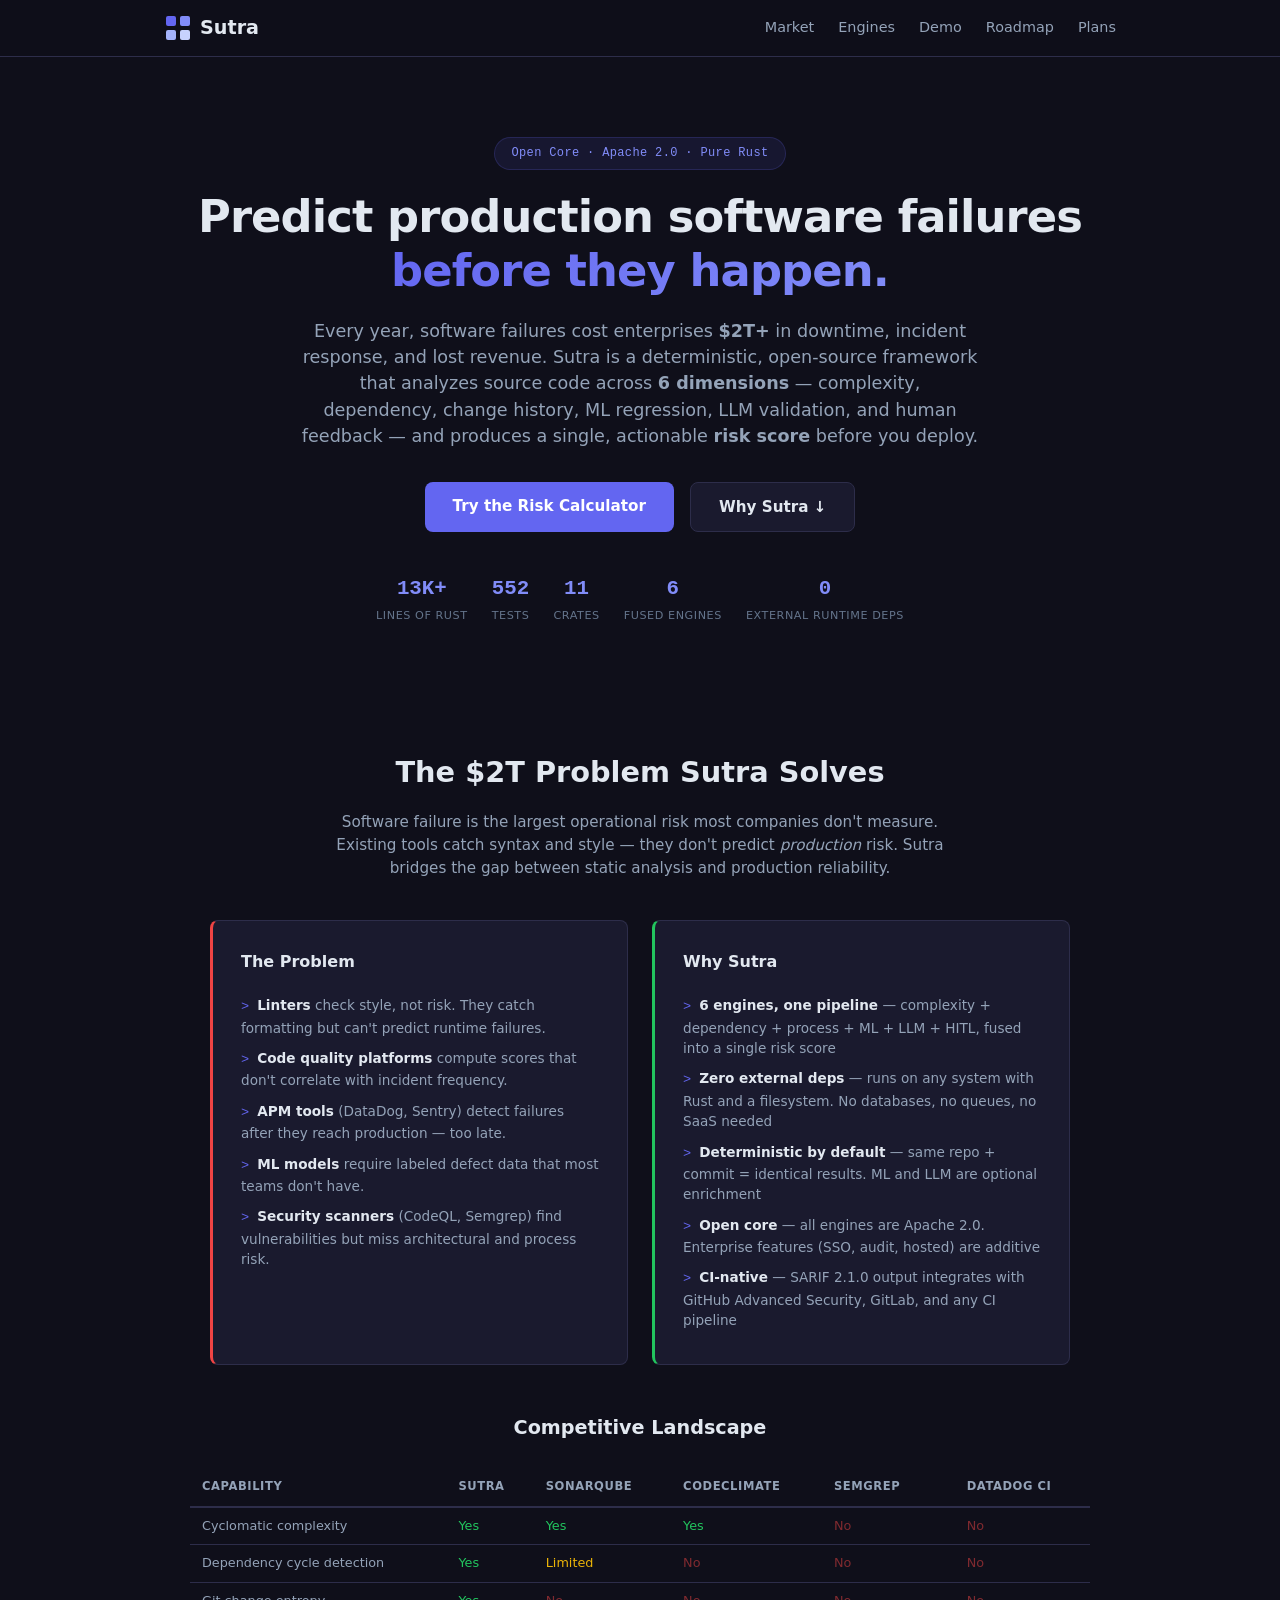
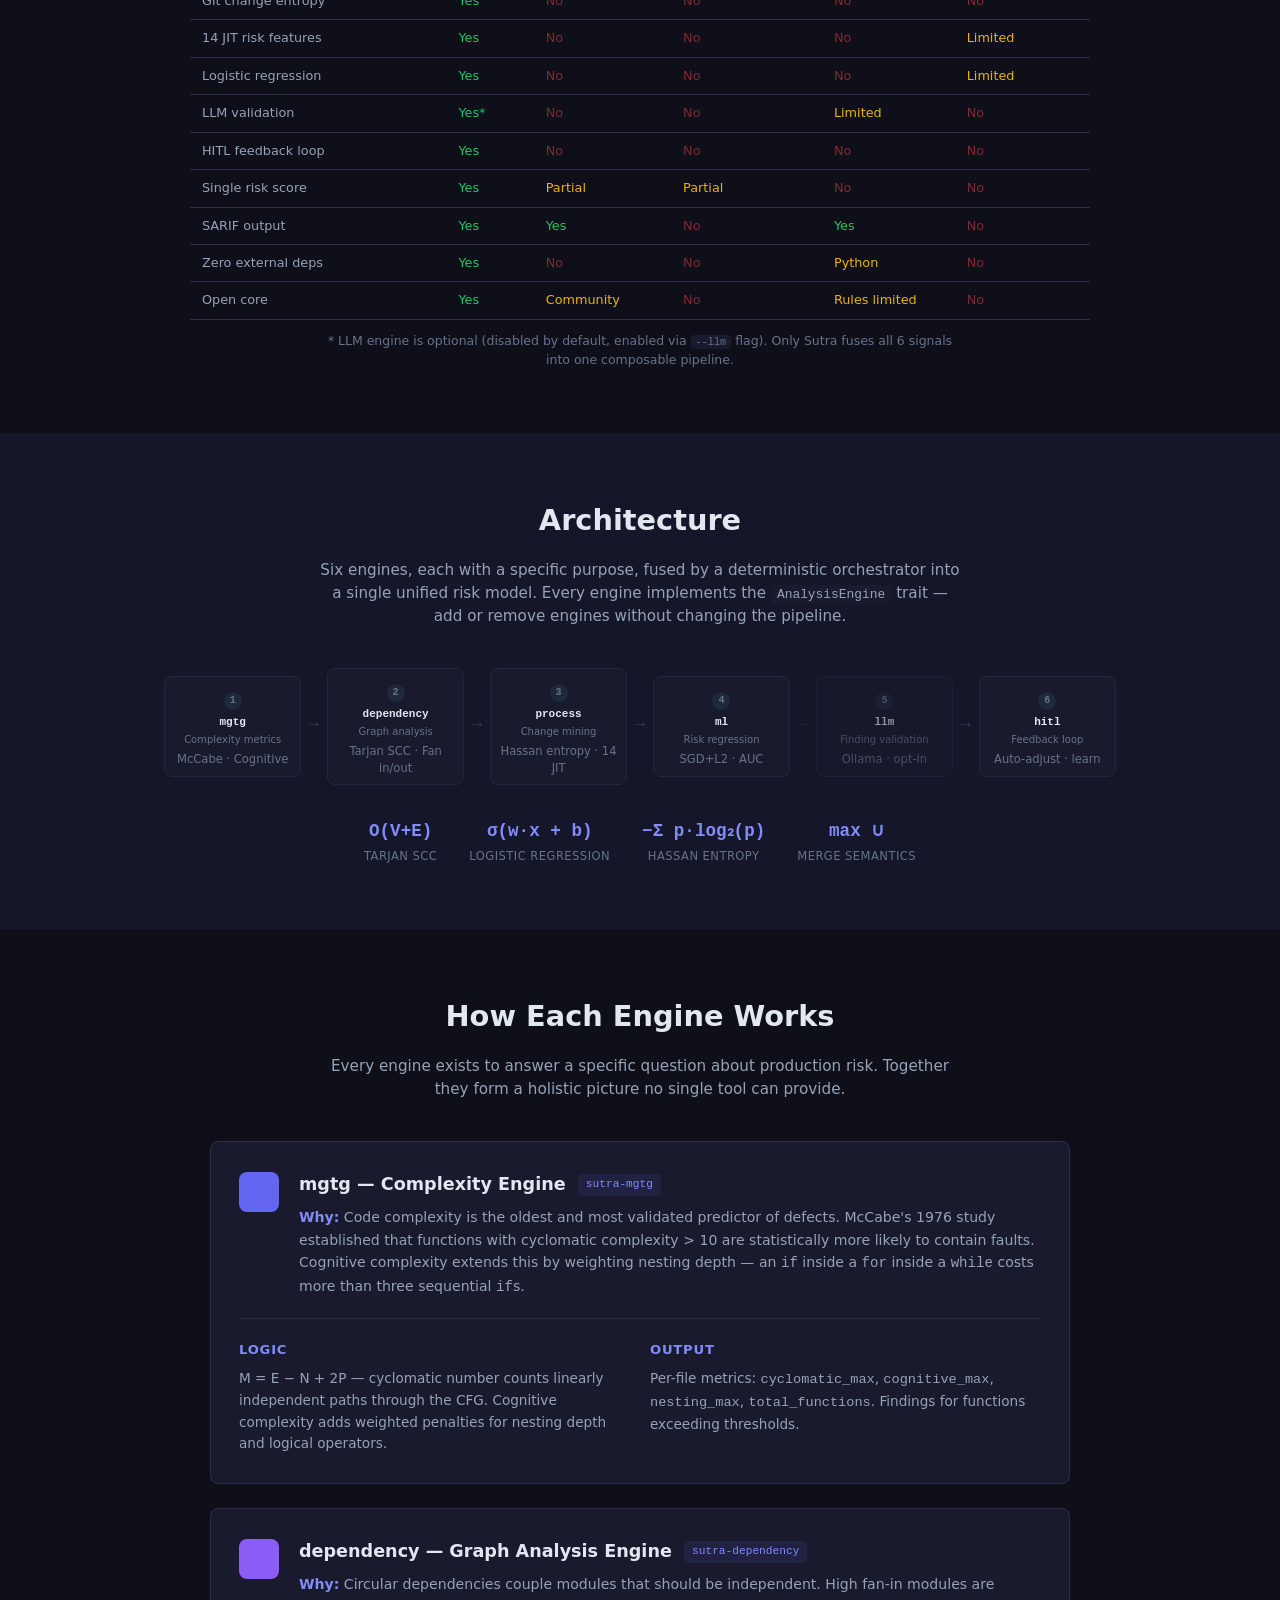
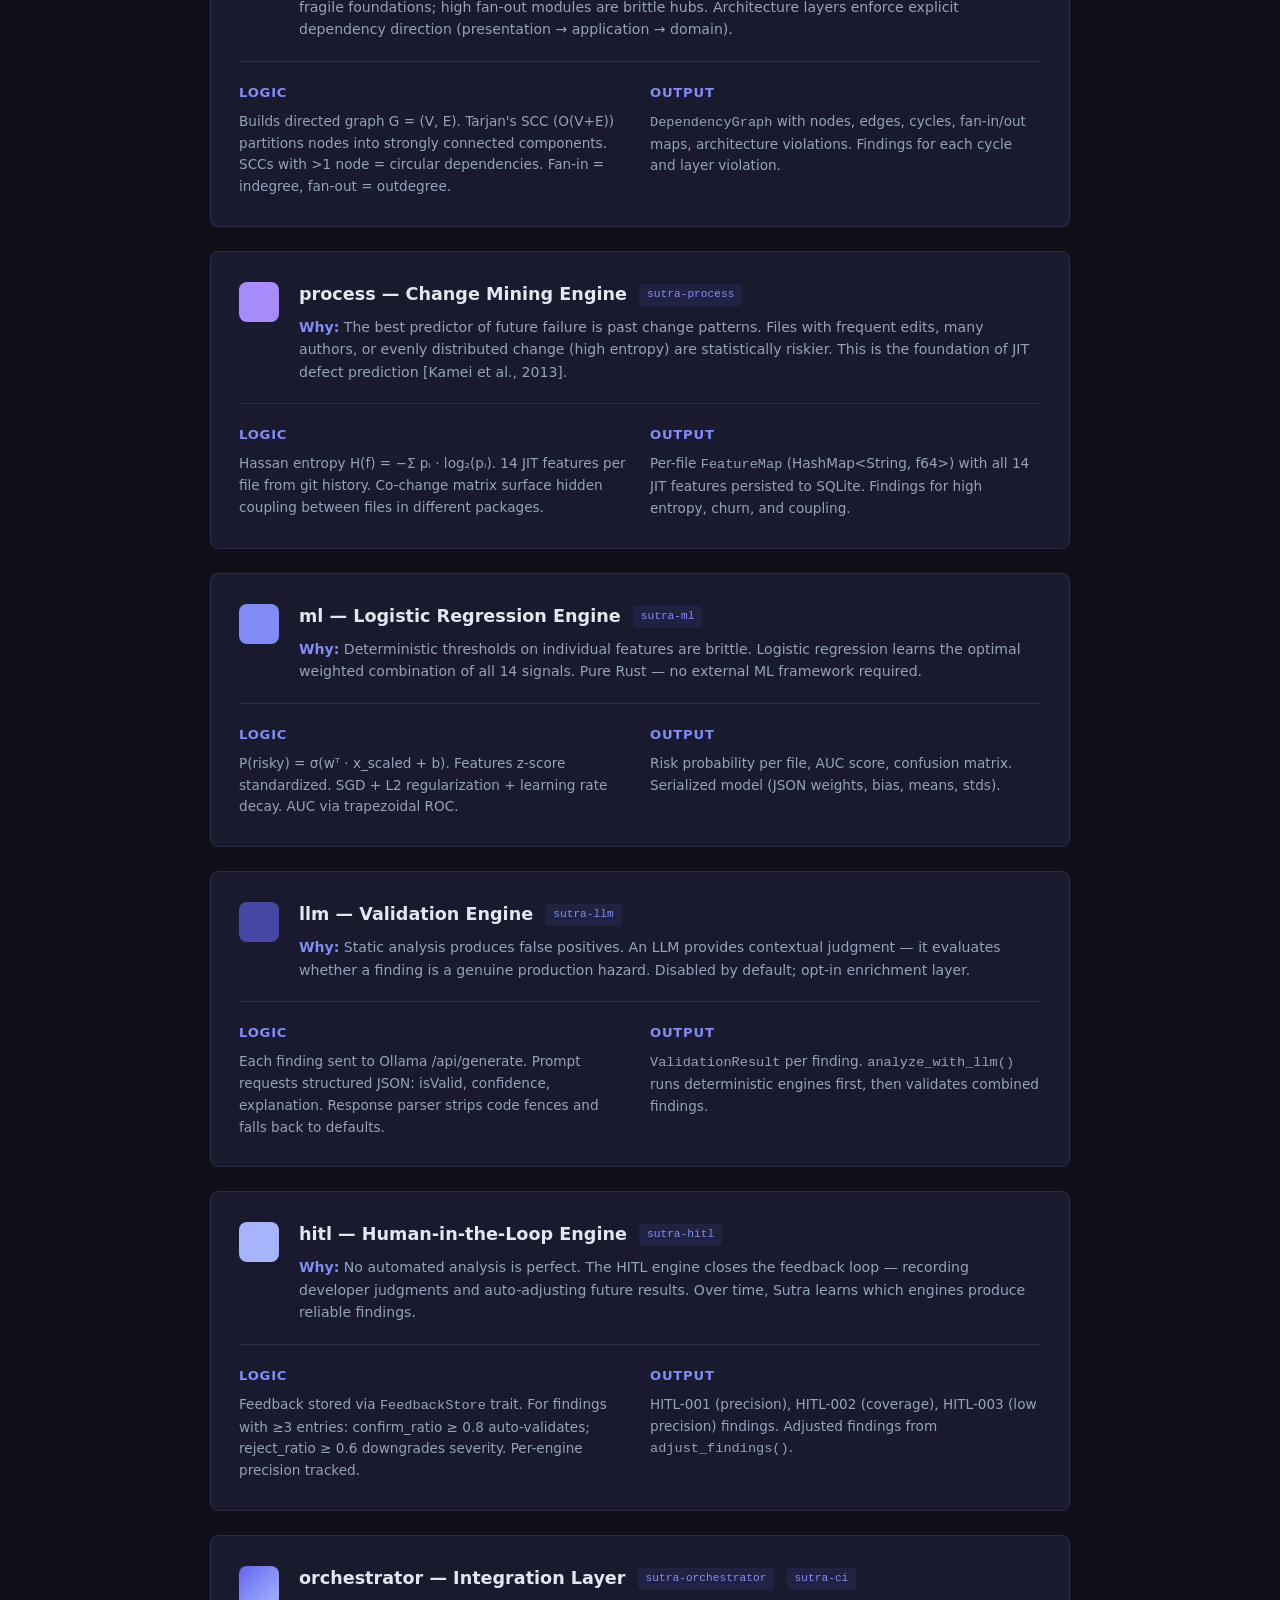
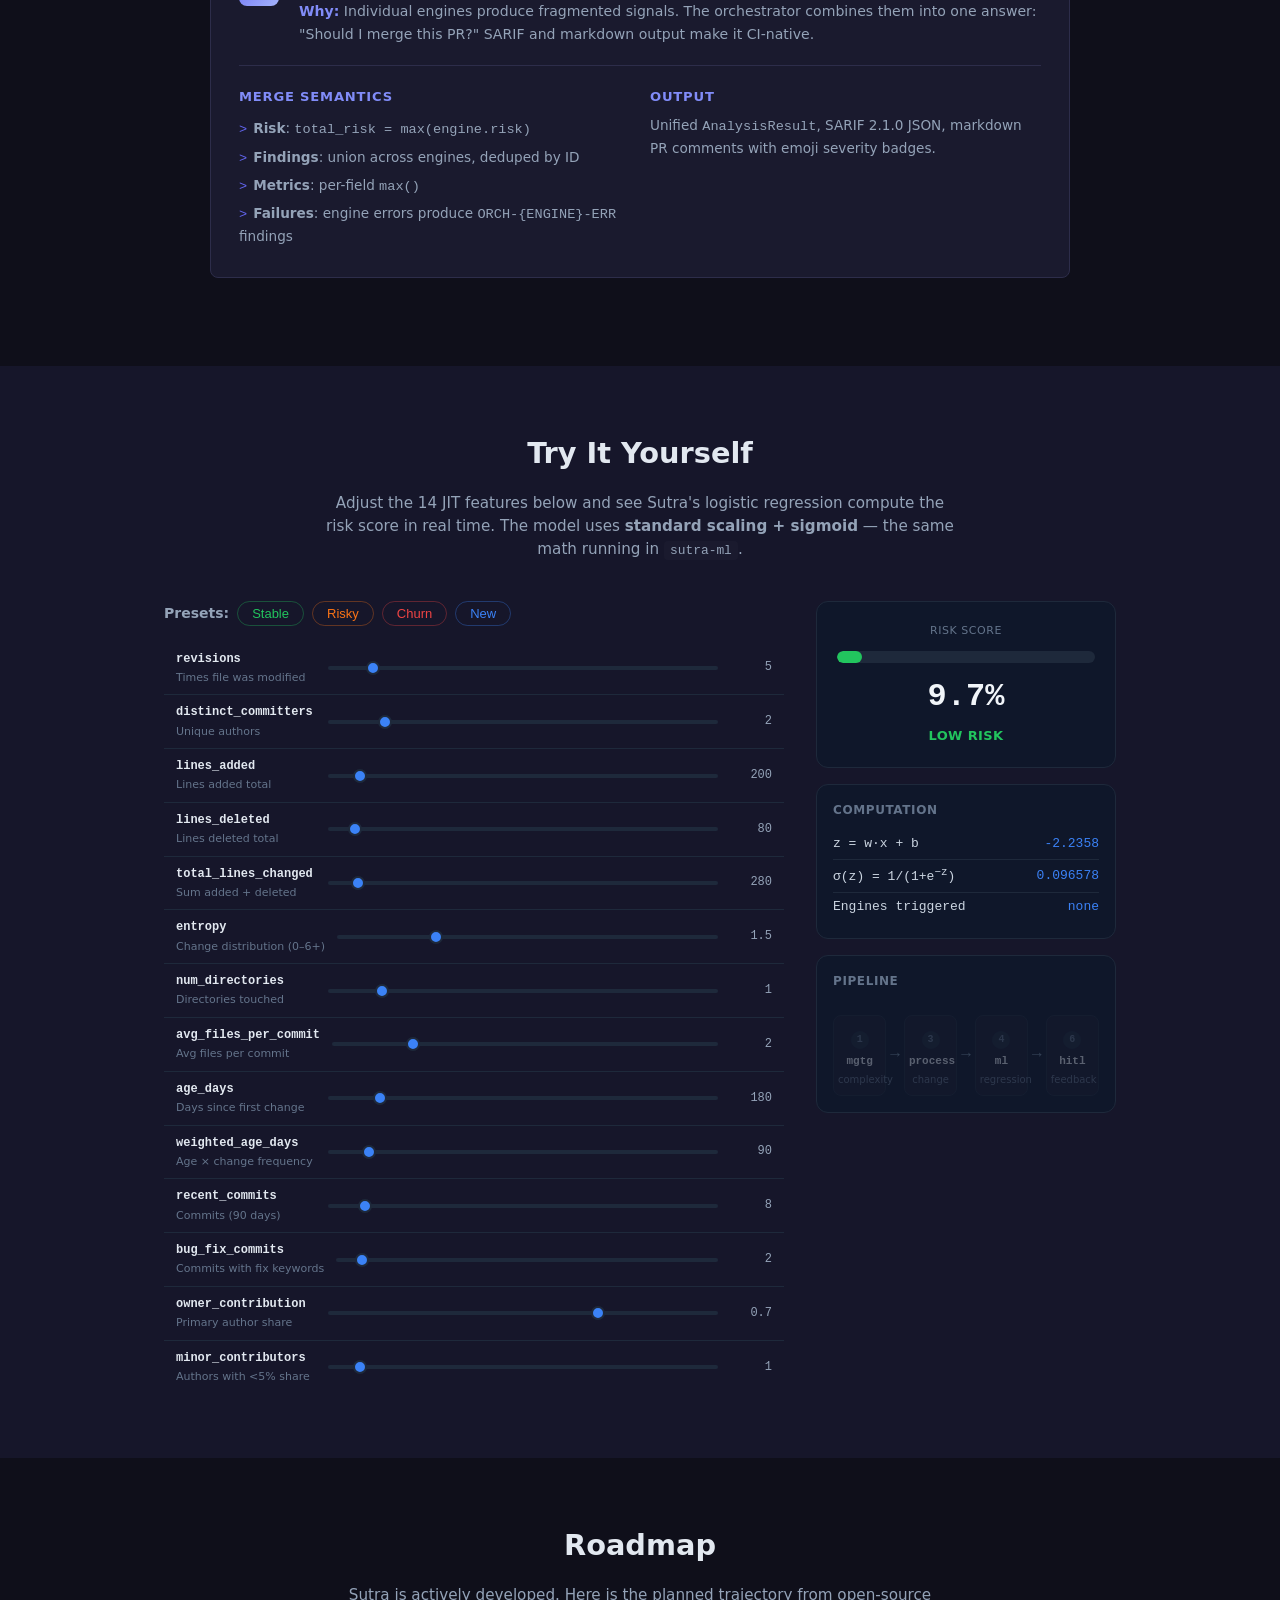
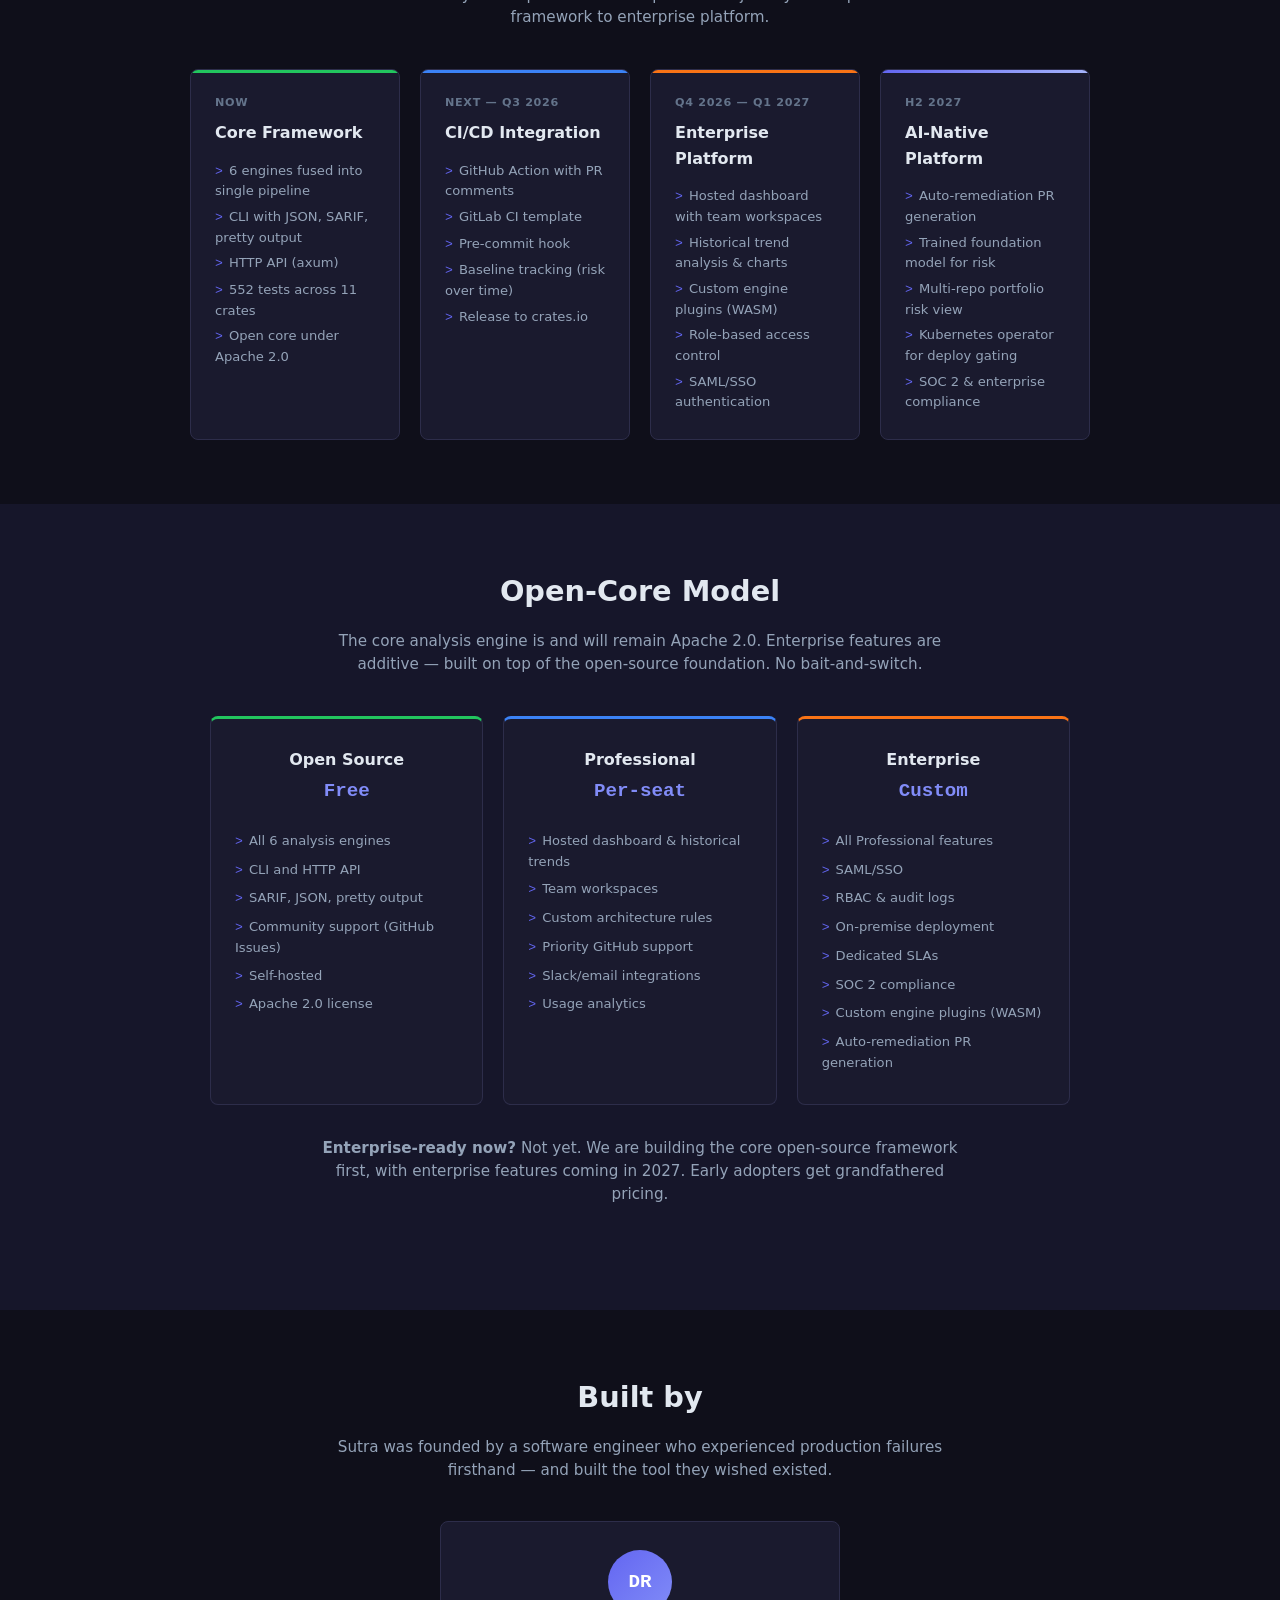
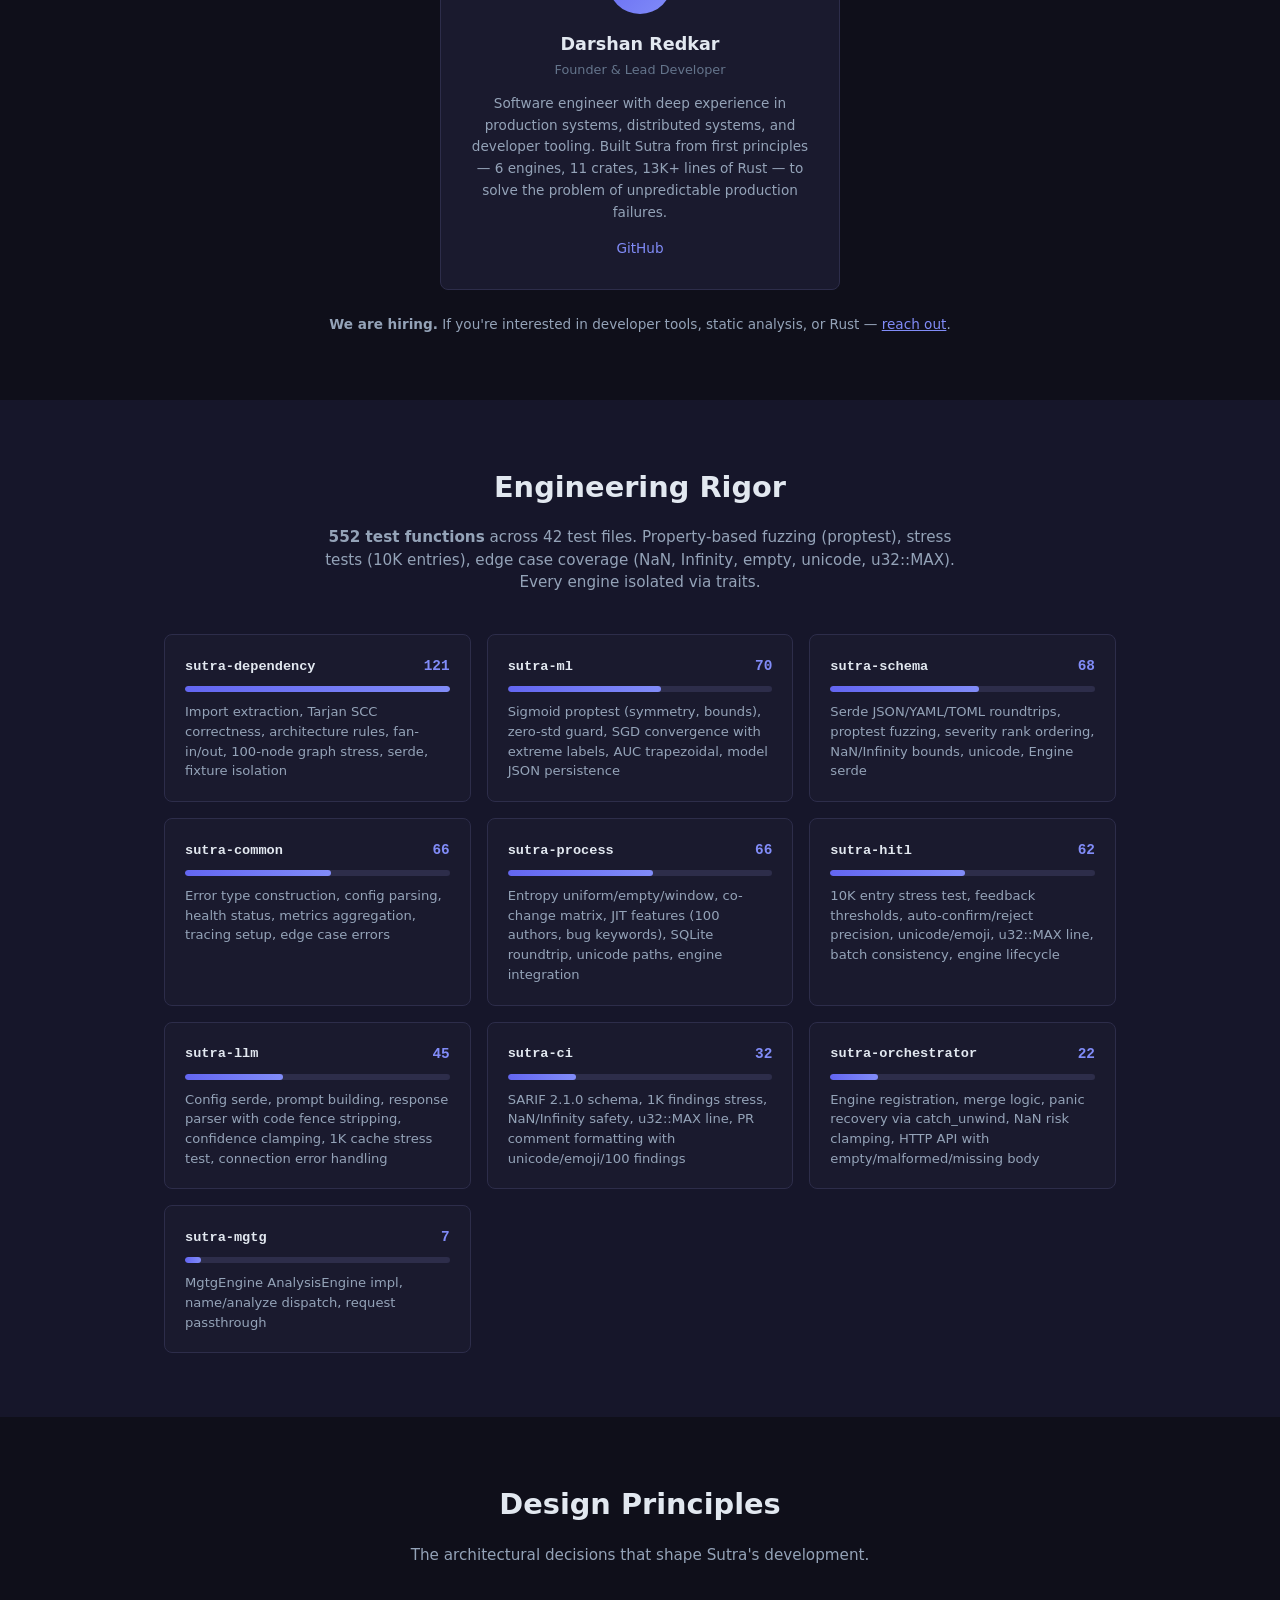
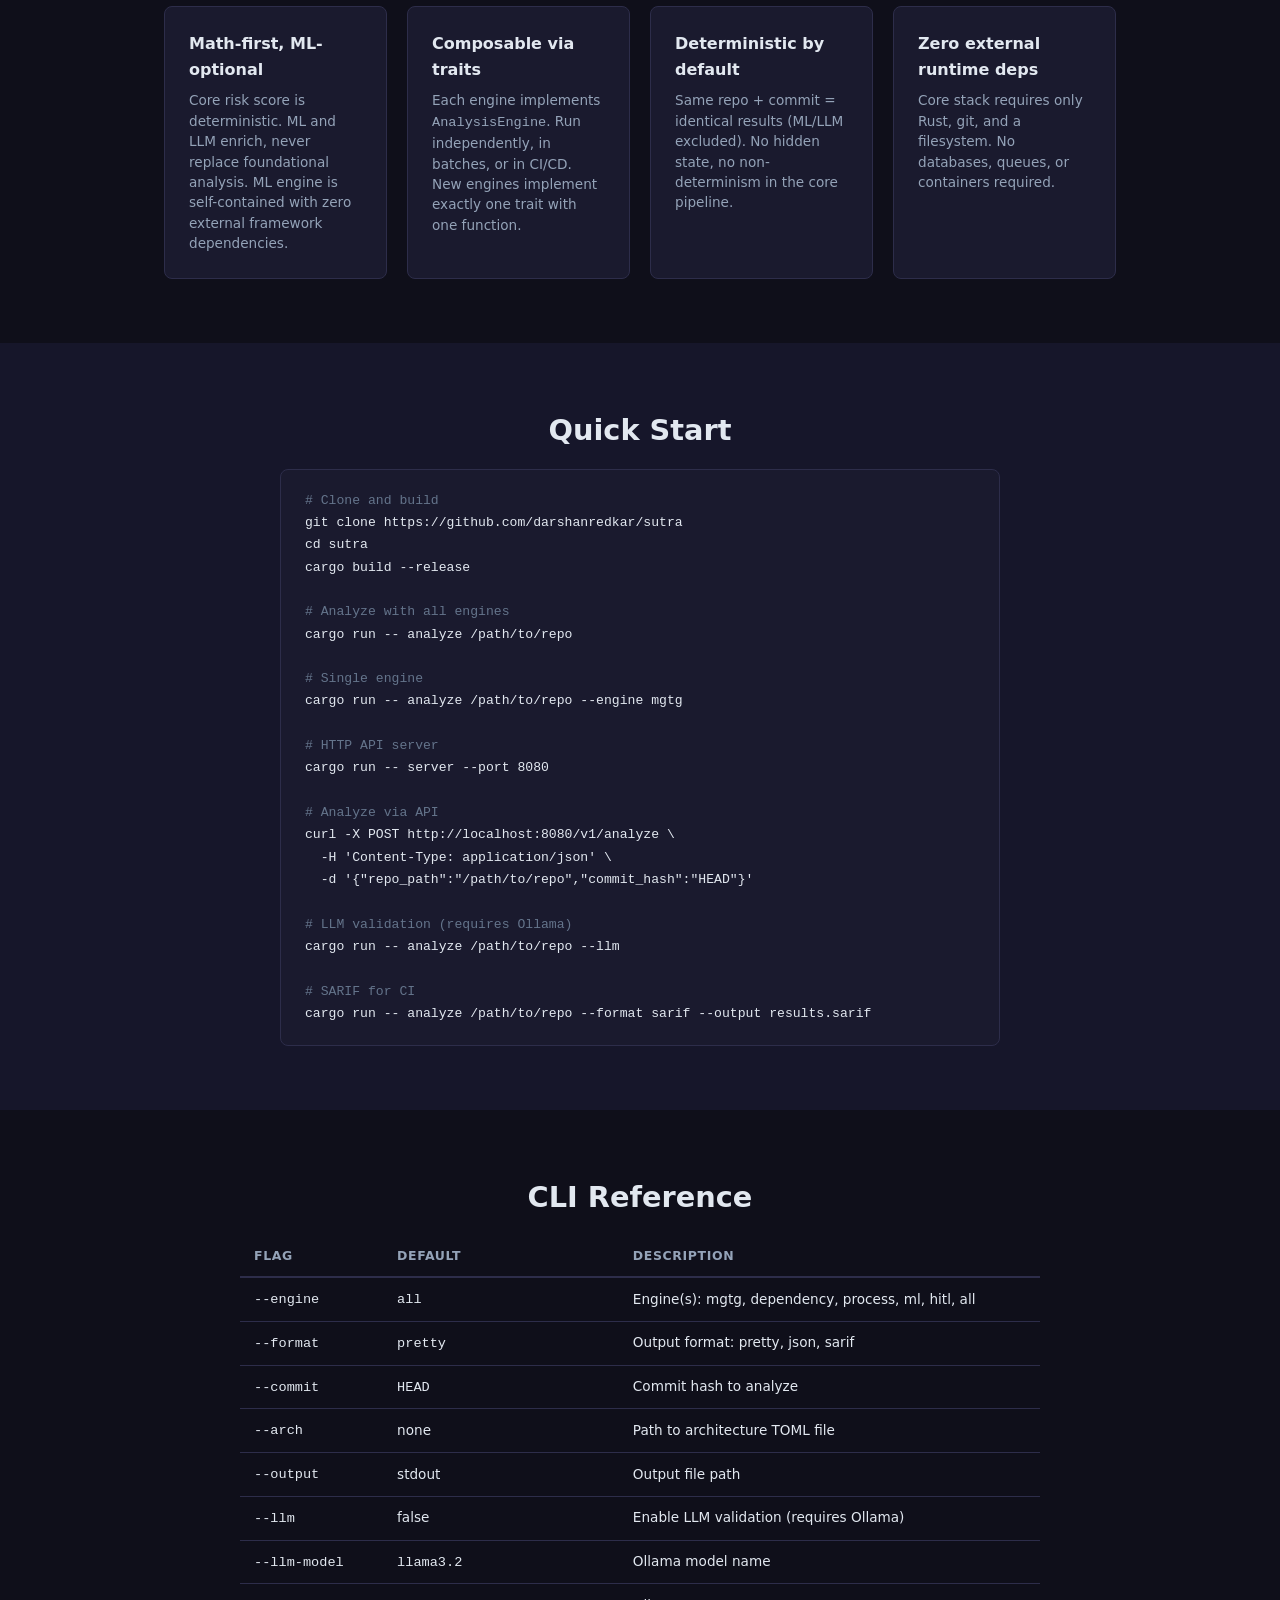
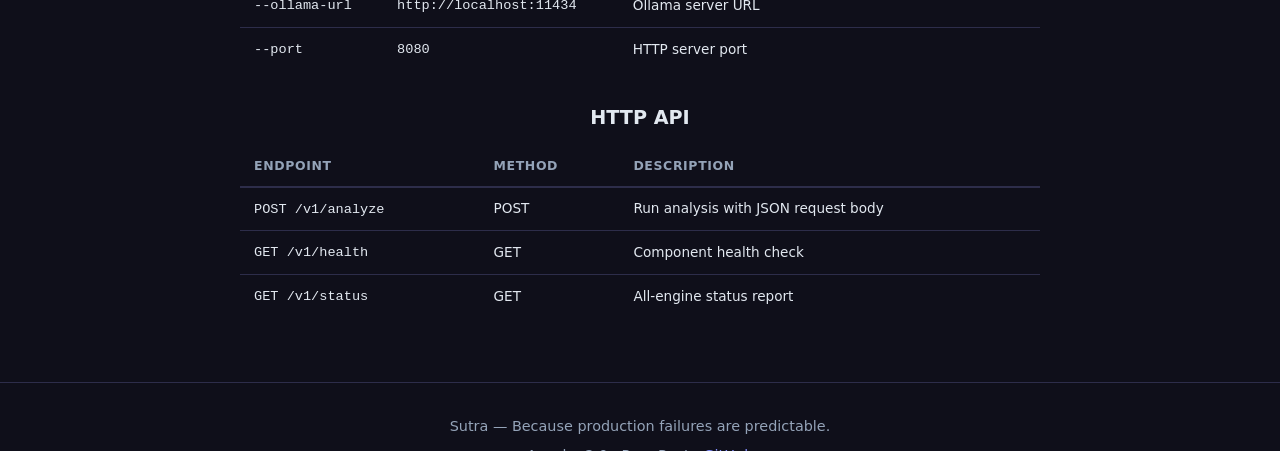
==== website/index.html @ 88b3f8bf "Initial commit: Sutra — deterministic production failure prediction framework - 6 analysis engines f" ====
<!DOCTYPE html>
<html lang="en">
<head>
<meta charset="UTF-8">
<meta name="viewport" content="width=device-width, initial-scale=1.0">
<title>Sutra — Predict Production Software Failures</title>
<meta name="description" content="Sutra is a deterministic, open-source framework that predicts production software failures by fusing 6 analysis engines into a single composable pipeline. 13K+ lines of Rust, 550+ tests, zero external runtime deps.">
<meta property="og:title" content="Sutra — Predict Production Failures Before They Happen">
<meta property="og:description" content="Deterministic failure prediction for production software. Open-core, 6 engines, 550+ tests, pure Rust.">
<meta property="og:type" content="website">
<link rel="stylesheet" href="style.css">
<script defer src="demo.js"></script>
</head>
<body>

<nav>
<div class="container nav-inner">
<a href="#" class="logo">
<svg width="28" height="28" viewBox="0 0 28 28" fill="none">
<rect x="2" y="2" width="10" height="10" rx="2" fill="#6366f1"/>
<rect x="16" y="2" width="10" height="10" rx="2" fill="#818cf8"/>
<rect x="2" y="16" width="10" height="10" rx="2" fill="#a5b4fc"/>
<rect x="16" y="16" width="10" height="10" rx="2" fill="#c7d2fe"/>
</svg>
<span>Sutra</span>
</a>
<div class="nav-links">
<a href="#market">Market</a>
<a href="#engines">Engines</a>
<a href="#demo">Demo</a>
<a href="#roadmap">Roadmap</a>
<a href="#monetization">Plans</a>
</div>
</div>
</nav>

<header>
<div class="container header-inner">
<div class="header-badge">Open Core &middot; Apache 2.0 &middot; Pure Rust</div>
<h1>Predict production software failures<br><span class="accent">before they happen.</span></h1>
<p class="subtitle">
Every year, software failures cost enterprises <strong>$2T+</strong> in downtime, incident response, and lost revenue.
Sutra is a deterministic, open-source framework that analyzes source code across <strong>6 dimensions</strong>
— complexity, dependency, change history, ML regression, LLM validation, and human feedback —
and produces a single, actionable <strong>risk score</strong> before you deploy.
</p>
<div class="header-actions">
<a href="#demo" class="btn btn-primary">Try the Risk Calculator</a>
<a href="#market" class="btn btn-secondary">Why Sutra &darr;</a>
</div>
<div class="header-metrics">
<div class="hm-item"><span class="hm-num">13K+</span><span class="hm-label">Lines of Rust</span></div>
<div class="hm-item"><span class="hm-num">552</span><span class="hm-label">Tests</span></div>
<div class="hm-item"><span class="hm-num">11</span><span class="hm-label">Crates</span></div>
<div class="hm-item"><span class="hm-num">6</span><span class="hm-label">Fused Engines</span></div>
<div class="hm-item"><span class="hm-num">0</span><span class="hm-label">External Runtime Deps</span></div>
</div>
</div>
</header>

<!-- ═══════════════════════════════════════════════════════ MARKET -->

<section id="market" class="section">
<div class="container">
<h2>The $2T Problem Sutra Solves</h2>
<p class="section-desc">
Software failure is the largest operational risk most companies don't measure.
Existing tools catch syntax and style — they don't predict <em>production</em> risk.
Sutra bridges the gap between static analysis and production reliability.
</p>

<div class="market-grid">
<div class="market-card market-problem">
<h3>The Problem</h3>
<ul>
<li><strong>Linters</strong> check style, not risk. They catch formatting but can't predict runtime failures.</li>
<li><strong>Code quality platforms</strong> compute scores that don't correlate with incident frequency.</li>
<li><strong>APM tools</strong> (DataDog, Sentry) detect failures after they reach production — too late.</li>
<li><strong>ML models</strong> require labeled defect data that most teams don't have.</li>
<li><strong>Security scanners</strong> (CodeQL, Semgrep) find vulnerabilities but miss architectural and process risk.</li>
</ul>
</div>

<div class="market-card market-solution">
<h3>Why Sutra</h3>
<ul>
<li><strong>6 engines, one pipeline</strong> — complexity + dependency + process + ML + LLM + HITL, fused into a single risk score</li>
<li><strong>Zero external deps</strong> — runs on any system with Rust and a filesystem. No databases, no queues, no SaaS needed</li>
<li><strong>Deterministic by default</strong> — same repo + commit = identical results. ML and LLM are optional enrichment</li>
<li><strong>Open core</strong> — all engines are Apache 2.0. Enterprise features (SSO, audit, hosted) are additive</li>
<li><strong>CI-native</strong> — SARIF 2.1.0 output integrates with GitHub Advanced Security, GitLab, and any CI pipeline</li>
</ul>
</div>
</div>

<h3 style="margin-top:48px;text-align:center;">Competitive Landscape</h3>
<div class="comp-table-wrap">
<table class="comp-table">
<thead>
<tr><th>Capability</th><th>Sutra</th><th>SonarQube</th><th>CodeClimate</th><th>Semgrep</th><th>DataDog CI</th></tr>
</thead>
<tbody>
<tr><td>Cyclomatic complexity</td><td class="yes">Yes</td><td class="yes">Yes</td><td class="yes">Yes</td><td class="no">No</td><td class="no">No</td></tr>
<tr><td>Dependency cycle detection</td><td class="yes">Yes</td><td class="partial">Limited</td><td class="no">No</td><td class="no">No</td><td class="no">No</td></tr>
<tr><td>Git change entropy</td><td class="yes">Yes</td><td class="no">No</td><td class="no">No</td><td class="no">No</td><td class="no">No</td></tr>
<tr><td>14 JIT risk features</td><td class="yes">Yes</td><td class="no">No</td><td class="no">No</td><td class="no">No</td><td class="partial">Limited</td></tr>
<tr><td>Logistic regression</td><td class="yes">Yes</td><td class="no">No</td><td class="no">No</td><td class="no">No</td><td class="partial">Limited</td></tr>
<tr><td>LLM validation</td><td class="yes">Yes*</td><td class="no">No</td><td class="no">No</td><td class="partial">Limited</td><td class="no">No</td></tr>
<tr><td>HITL feedback loop</td><td class="yes">Yes</td><td class="no">No</td><td class="no">No</td><td class="no">No</td><td class="no">No</td></tr>
<tr><td>Single risk score</td><td class="yes">Yes</td><td class="partial">Partial</td><td class="partial">Partial</td><td class="no">No</td><td class="no">No</td></tr>
<tr><td>SARIF output</td><td class="yes">Yes</td><td class="yes">Yes</td><td class="no">No</td><td class="yes">Yes</td><td class="no">No</td></tr>
<tr><td>Zero external deps</td><td class="yes">Yes</td><td class="no">No</td><td class="no">No</td><td class="partial">Python</td><td class="no">No</td></tr>
<tr><td>Open core</td><td class="yes">Yes</td><td class="partial">Community</td><td class="no">No</td><td class="partial">Rules limited</td><td class="no">No</td></tr>
</tbody>
</table>
</div>
<p class="table-footnote">* LLM engine is optional (disabled by default, enabled via <code>--llm</code> flag). Only Sutra fuses all 6 signals into one composable pipeline.</p>

</div>
</section>

<!-- ═══════════════════════════════════════════════════════ OVERVIEW -->

<section id="overview" class="section section-dark">
<div class="container">
<h2>Architecture</h2>
<p class="section-desc">
Six engines, each with a specific purpose, fused by a deterministic orchestrator into a single unified risk model.
Every engine implements the <code>AnalysisEngine</code> trait — add or remove engines without changing the pipeline.
</p>

<div class="pipeline">
<div class="pipeline-step">
<div class="step-number">1</div>
<h3>mgtg</h3>
<p>Complexity metrics<br><span class="step-detail">McCabe &middot; Cognitive</span></p>
</div>
<div class="pipeline-arrow">&rarr;</div>
<div class="pipeline-step">
<div class="step-number">2</div>
<h3>dependency</h3>
<p>Graph analysis<br><span class="step-detail">Tarjan SCC &middot; Fan in/out</span></p>
</div>
<div class="pipeline-arrow">&rarr;</div>
<div class="pipeline-step">
<div class="step-number">3</div>
<h3>process</h3>
<p>Change mining<br><span class="step-detail">Hassan entropy &middot; 14 JIT</span></p>
</div>
<div class="pipeline-arrow">&rarr;</div>
<div class="pipeline-step">
<div class="step-number">4</div>
<h3>ml</h3>
<p>Risk regression<br><span class="step-detail">SGD+L2 &middot; AUC</span></p>
</div>
<div class="pipeline-arrow optional">&rarr;</div>
<div class="pipeline-step optional">
<div class="step-number">5</div>
<h3>llm</h3>
<p>Finding validation<br><span class="step-detail">Ollama &middot; opt-in</span></p>
</div>
<div class="pipeline-arrow">&rarr;</div>
<div class="pipeline-step">
<div class="step-number">6</div>
<h3>hitl</h3>
<p>Feedback loop<br><span class="step-detail">Auto-adjust &middot; learn</span></p>
</div>
</div>

<div class="arch-highlight">
<div class="arch-highlight-item">
<span class="ah-num">O(V+E)</span>
<span class="ah-label">Tarjan SCC</span>
</div>
<div class="arch-highlight-item">
<span class="ah-num">σ(w·x + b)</span>
<span class="ah-label">Logistic Regression</span>
</div>
<div class="arch-highlight-item">
<span class="ah-num">−Σ p·log₂(p)</span>
<span class="ah-label">Hassan Entropy</span>
</div>
<div class="arch-highlight-item">
<span class="ah-num">max ∪</span>
<span class="ah-label">Merge Semantics</span>
</div>
</div>
</div>
</section>

<!-- ═══════════════════════════════════════════════════════ ENGINES DEEP DIVE -->

<section id="engines" class="section">
<div class="container">
<h2>How Each Engine Works</h2>
<p class="section-desc">
Every engine exists to answer a specific question about production risk. Together they form a
holistic picture no single tool can provide.
</p>

<div class="engine-deep" id="engine-mgtg">
<div class="engine-deep-header">
<div class="engine-deep-icon mgtg"></div>
<div>
<h3>mgtg — Complexity Engine <span class="crate-badge">sutra-mgtg</span></h3>
<p class="engine-deep-why"><strong>Why:</strong> Code complexity is the oldest and most validated predictor of defects. McCabe's 1976 study established that functions with cyclomatic complexity &gt; 10 are statistically more likely to contain faults. Cognitive complexity extends this by weighting nesting depth — an <code>if</code> inside a <code>for</code> inside a <code>while</code> costs more than three sequential <code>if</code>s.</p>
</div>
</div>
<div class="engine-deep-body">
<div class="engine-deep-section">
<h4>Logic</h4>
<p>M = E − N + 2P — cyclomatic number counts linearly independent paths through the CFG. Cognitive complexity adds weighted penalties for nesting depth and logical operators.</p>
</div>
<div class="engine-deep-section">
<h4>Output</h4>
<p>Per-file metrics: <code>cyclomatic_max</code>, <code>cognitive_max</code>, <code>nesting_max</code>, <code>total_functions</code>. Findings for functions exceeding thresholds.</p>
</div>
</div>
</div>

<div class="engine-deep" id="engine-dependency">
<div class="engine-deep-header">
<div class="engine-deep-icon dep"></div>
<div>
<h3>dependency — Graph Analysis Engine <span class="crate-badge">sutra-dependency</span></h3>
<p class="engine-deep-why"><strong>Why:</strong> Circular dependencies couple modules that should be independent. High fan-in modules are fragile foundations; high fan-out modules are brittle hubs. Architecture layers enforce explicit dependency direction (presentation → application → domain).</p>
</div>
</div>
<div class="engine-deep-body">
<div class="engine-deep-section">
<h4>Logic</h4>
<p>Builds directed graph G = (V, E). Tarjan's SCC (O(V+E)) partitions nodes into strongly connected components. SCCs with &gt;1 node = circular dependencies. Fan-in = indegree, fan-out = outdegree.</p>
</div>
<div class="engine-deep-section">
<h4>Output</h4>
<p><code>DependencyGraph</code> with nodes, edges, cycles, fan-in/out maps, architecture violations. Findings for each cycle and layer violation.</p>
</div>
</div>
</div>

<div class="engine-deep" id="engine-process">
<div class="engine-deep-header">
<div class="engine-deep-icon proc"></div>
<div>
<h3>process — Change Mining Engine <span class="crate-badge">sutra-process</span></h3>
<p class="engine-deep-why"><strong>Why:</strong> The best predictor of future failure is past change patterns. Files with frequent edits, many authors, or evenly distributed change (high entropy) are statistically riskier. This is the foundation of JIT defect prediction [Kamei et al., 2013].</p>
</div>
</div>
<div class="engine-deep-body">
<div class="engine-deep-section">
<h4>Logic</h4>
<p>Hassan entropy H(f) = −Σ pᵢ · log₂(pᵢ). 14 JIT features per file from git history. Co-change matrix surface hidden coupling between files in different packages.</p>
</div>
<div class="engine-deep-section">
<h4>Output</h4>
<p>Per-file <code>FeatureMap</code> (HashMap&lt;String, f64&gt;) with all 14 JIT features persisted to SQLite. Findings for high entropy, churn, and coupling.</p>
</div>
</div>
</div>

<div class="engine-deep" id="engine-ml">
<div class="engine-deep-header">
<div class="engine-deep-icon ml"></div>
<div>
<h3>ml — Logistic Regression Engine <span class="crate-badge">sutra-ml</span></h3>
<p class="engine-deep-why"><strong>Why:</strong> Deterministic thresholds on individual features are brittle. Logistic regression learns the optimal weighted combination of all 14 signals. Pure Rust — no external ML framework required.</p>
</div>
</div>
<div class="engine-deep-body">
<div class="engine-deep-section">
<h4>Logic</h4>
<p>P(risky) = σ(wᵀ · x_scaled + b). Features z-score standardized. SGD + L2 regularization + learning rate decay. AUC via trapezoidal ROC.</p>
</div>
<div class="engine-deep-section">
<h4>Output</h4>
<p>Risk probability per file, AUC score, confusion matrix. Serialized model (JSON weights, bias, means, stds).</p>
</div>
</div>
</div>

<div class="engine-deep" id="engine-llm">
<div class="engine-deep-header">
<div class="engine-deep-icon llm"></div>
<div>
<h3>llm — Validation Engine <span class="crate-badge">sutra-llm</span></h3>
<p class="engine-deep-why"><strong>Why:</strong> Static analysis produces false positives. An LLM provides contextual judgment — it evaluates whether a finding is a genuine production hazard. Disabled by default; opt-in enrichment layer.</p>
</div>
</div>
<div class="engine-deep-body">
<div class="engine-deep-section">
<h4>Logic</h4>
<p>Each finding sent to Ollama /api/generate. Prompt requests structured JSON: isValid, confidence, explanation. Response parser strips code fences and falls back to defaults.</p>
</div>
<div class="engine-deep-section">
<h4>Output</h4>
<p><code>ValidationResult</code> per finding. <code>analyze_with_llm()</code> runs deterministic engines first, then validates combined findings.</p>
</div>
</div>
</div>

<div class="engine-deep" id="engine-hitl">
<div class="engine-deep-header">
<div class="engine-deep-icon hitl"></div>
<div>
<h3>hitl — Human-in-the-Loop Engine <span class="crate-badge">sutra-hitl</span></h3>
<p class="engine-deep-why"><strong>Why:</strong> No automated analysis is perfect. The HITL engine closes the feedback loop — recording developer judgments and auto-adjusting future results. Over time, Sutra learns which engines produce reliable findings.</p>
</div>
</div>
<div class="engine-deep-body">
<div class="engine-deep-section">
<h4>Logic</h4>
<p>Feedback stored via <code>FeedbackStore</code> trait. For findings with ≥3 entries: confirm_ratio ≥ 0.8 auto-validates; reject_ratio ≥ 0.6 downgrades severity. Per-engine precision tracked.</p>
</div>
<div class="engine-deep-section">
<h4>Output</h4>
<p>HITL-001 (precision), HITL-002 (coverage), HITL-003 (low precision) findings. Adjusted findings from <code>adjust_findings()</code>.</p>
</div>
</div>
</div>

<div class="engine-deep" id="engine-orchestrator">
<div class="engine-deep-header">
<div class="engine-deep-icon orch"></div>
<div>
<h3>orchestrator — Integration Layer <span class="crate-badge">sutra-orchestrator</span> <span class="crate-badge">sutra-ci</span></h3>
<p class="engine-deep-why"><strong>Why:</strong> Individual engines produce fragmented signals. The orchestrator combines them into one answer: "Should I merge this PR?" SARIF and markdown output make it CI-native.</p>
</div>
</div>
<div class="engine-deep-body">
<div class="engine-deep-section">
<h4>Merge Semantics</h4>
<ul>
<li><strong>Risk</strong>: <code>total_risk = max(engine.risk)</code></li>
<li><strong>Findings</strong>: union across engines, deduped by ID</li>
<li><strong>Metrics</strong>: per-field <code>max()</code></li>
<li><strong>Failures</strong>: engine errors produce <code>ORCH-{ENGINE}-ERR</code> findings</li>
</ul>
</div>
<div class="engine-deep-section">
<h4>Output</h4>
<p>Unified <code>AnalysisResult</code>, SARIF 2.1.0 JSON, markdown PR comments with emoji severity badges.</p>
</div>
</div>
</div>

</div>
</section>

<!-- ═══════════════════════════════════════════════════════ DEMO -->

<section id="demo" class="section section-dark">
<div class="container">
<h2>Try It Yourself</h2>
<p class="section-desc">
Adjust the 14 JIT features below and see Sutra's logistic regression compute the risk score in real time.
The model uses <strong>standard scaling + sigmoid</strong> — the same math running in <code>sutra-ml</code>.
</p>

<div class="demo-layout">
<div class="demo-controls">
<div class="demo-presets">
<strong>Presets:</strong>
<button onclick="applyPreset('stable')" class="demo-btn demo-btn-green">Stable</button>
<button onclick="applyPreset('risky')" class="demo-btn demo-btn-orange">Risky</button>
<button onclick="applyPreset('churn')" class="demo-btn demo-btn-red">Churn</button>
<button onclick="applyPreset('new')" class="demo-btn demo-btn-blue">New</button>
</div>
<div id="demo-sliders"></div>
</div>
<div class="demo-results">
<div class="demo-gauge-wrap">
<div class="demo-gauge-label">Risk Score</div>
<div class="demo-gauge-track">
<div class="demo-gauge-fill" id="demo-risk-gauge"></div>
</div>
<div class="demo-gauge-value" id="demo-risk-value">0.0%</div>
<div class="demo-gauge-risk" id="demo-risk-label">LOW RISK</div>
</div>

<div class="demo-computation">
<h4>Computation</h4>
<table class="demo-table">
<tbody id="demo-breakdown">
<tr><td>z = w·x + b</td><td>—</td></tr>
<tr><td>σ(z)</td><td>—</td></tr>
<tr><td>Engines triggered</td><td>—</td></tr>
</tbody>
</table>
</div>

<div class="demo-pipeline-container">
<h4>Pipeline</h4>
<div class="pipeline demo-pipeline" id="demo-pipeline-flow">
<div class="pipeline-step demo-step" data-engine="mgtg">
<div class="step-number">1</div><h3>mgtg</h3><p>complexity</p>
</div>
<div class="pipeline-arrow">&rarr;</div>
<div class="pipeline-step demo-step" data-engine="process">
<div class="step-number">3</div><h3>process</h3><p>change</p>
</div>
<div class="pipeline-arrow">&rarr;</div>
<div class="pipeline-step demo-step" data-engine="ml">
<div class="step-number">4</div><h3>ml</h3><p>regression</p>
</div>
<div class="pipeline-arrow">&rarr;</div>
<div class="pipeline-step demo-step" data-engine="hitl">
<div class="step-number">6</div><h3>hitl</h3><p>feedback</p>
</div>
</div>
</div>
</div>
</div>
</div>
</section>

<!-- ═══════════════════════════════════════════════════════ ROADMAP -->

<section id="roadmap" class="section">
<div class="container">
<h2>Roadmap</h2>
<p class="section-desc">
Sutra is actively developed. Here is the planned trajectory from open-source framework to enterprise platform.
</p>

<div class="roadmap-grid">
<div class="roadmap-card roadmap-now">
<div class="roadmap-phase">Now</div>
<h3>Core Framework</h3>
<ul>
<li>6 engines fused into single pipeline</li>
<li>CLI with JSON, SARIF, pretty output</li>
<li>HTTP API (axum)</li>
<li>552 tests across 11 crates</li>
<li>Open core under Apache 2.0</li>
</ul>
</div>

<div class="roadmap-card roadmap-next">
<div class="roadmap-phase">Next &mdash; Q3 2026</div>
<h3>CI/CD Integration</h3>
<ul>
<li>GitHub Action with PR comments</li>
<li>GitLab CI template</li>
<li>Pre-commit hook</li>
<li>Baseline tracking (risk over time)</li>
<li>Release to crates.io</li>
</ul>
</div>

<div class="roadmap-card roadmap-future">
<div class="roadmap-phase">Q4 2026 &mdash; Q1 2027</div>
<h3>Enterprise Platform</h3>
<ul>
<li>Hosted dashboard with team workspaces</li>
<li>Historical trend analysis &amp; charts</li>
<li>Custom engine plugins (WASM)</li>
<li>Role-based access control</li>
<li>SAML/SSO authentication</li>
</ul>
</div>

<div class="roadmap-card roadmap-distant">
<div class="roadmap-phase">H2 2027</div>
<h3>AI-Native Platform</h3>
<ul>
<li>Auto-remediation PR generation</li>
<li>Trained foundation model for risk</li>
<li>Multi-repo portfolio risk view</li>
<li>Kubernetes operator for deploy gating</li>
<li>SOC 2 &amp; enterprise compliance</li>
</ul>
</div>
</div>

</div>
</section>

<!-- ═══════════════════════════════════════════════════════ MONETIZATION -->

<section id="monetization" class="section section-dark">
<div class="container">
<h2>Open-Core Model</h2>
<p class="section-desc">
The core analysis engine is and will remain Apache 2.0. Enterprise features are additive — built on top of the open-source foundation. No bait-and-switch.
</p>

<div class="monet-grid">
<div class="monet-card monet-free">
<h3>Open Source</h3>
<div class="monet-price">Free</div>
<ul>
<li>All 6 analysis engines</li>
<li>CLI and HTTP API</li>
<li>SARIF, JSON, pretty output</li>
<li>Community support (GitHub Issues)</li>
<li>Self-hosted</li>
<li>Apache 2.0 license</li>
</ul>
</div>

<div class="monet-card monet-pro">
<h3>Professional</h3>
<div class="monet-price">Per-seat</div>
<ul>
<li>Hosted dashboard &amp; historical trends</li>
<li>Team workspaces</li>
<li>Custom architecture rules</li>
<li>Priority GitHub support</li>
<li>Slack/email integrations</li>
<li>Usage analytics</li>
</ul>
</div>

<div class="monet-card monet-enterprise">
<h3>Enterprise</h3>
<div class="monet-price">Custom</div>
<ul>
<li>All Professional features</li>
<li>SAML/SSO</li>
<li>RBAC &amp; audit logs</li>
<li>On-premise deployment</li>
<li>Dedicated SLAs</li>
<li>SOC 2 compliance</li>
<li>Custom engine plugins (WASM)</li>
<li>Auto-remediation PR generation</li>
</ul>
</div>
</div>

<p class="section-desc" style="margin-top:32px;">
<strong>Enterprise-ready now?</strong> Not yet. We are building the core open-source framework first,
with enterprise features coming in 2027. Early adopters get grandfathered pricing.
</p>
</div>
</section>

<!-- ═══════════════════════════════════════════════════════ TEAM -->

<section id="team" class="section">
<div class="container">
<h2>Built by</h2>
<p class="section-desc">
Sutra was founded by a software engineer who experienced production failures firsthand — and built the tool they wished existed.
</p>

<div class="team-grid">
<div class="team-card">
<div class="team-avatar">DR</div>
<h3>Darshan Redkar</h3>
<span class="team-role">Founder &amp; Lead Developer</span>
<p>Software engineer with deep experience in production systems, distributed systems, and developer tooling. Built Sutra from first principles — 6 engines, 11 crates, 13K+ lines of Rust — to solve the problem of unpredictable production failures.</p>
<div class="team-links">
<a href="https://github.com/darshanredkar">GitHub</a>
</div>
</div>
</div>

<div class="team-note">
<p><strong>We are hiring.</strong> If you're interested in developer tools, static analysis, or Rust — <a href="https://github.com/darshanredkar/sutra/issues">reach out</a>.</p>
</div>
</div>
</section>

<!-- ═══════════════════════════════════════════════════════ TEST COVERAGE -->

<section id="tests" class="section section-dark">
<div class="container">
<h2>Engineering Rigor</h2>
<p class="section-desc"><strong>552 test functions</strong> across 42 test files. Property-based fuzzing (proptest), stress tests (10K entries), edge case coverage (NaN, Infinity, empty, unicode, u32::MAX). Every engine isolated via traits.</p>

<div class="test-grid">
<div class="test-card"><div class="test-header"><span class="test-crate">sutra-dependency</span><span class="test-count">121</span></div><div class="test-bar"><div class="test-fill" style="width:100%"></div></div><p>Import extraction, Tarjan SCC correctness, architecture rules, fan-in/out, 100-node graph stress, serde, fixture isolation</p></div>

<div class="test-card"><div class="test-header"><span class="test-crate">sutra-ml</span><span class="test-count">70</span></div><div class="test-bar"><div class="test-fill" style="width:58%"></div></div><p>Sigmoid proptest (symmetry, bounds), zero-std guard, SGD convergence with extreme labels, AUC trapezoidal, model JSON persistence</p></div>

<div class="test-card"><div class="test-header"><span class="test-crate">sutra-schema</span><span class="test-count">68</span></div><div class="test-bar"><div class="test-fill" style="width:56%"></div></div><p>Serde JSON/YAML/TOML roundtrips, proptest fuzzing, severity rank ordering, NaN/Infinity bounds, unicode, Engine serde</p></div>

<div class="test-card"><div class="test-header"><span class="test-crate">sutra-common</span><span class="test-count">66</span></div><div class="test-bar"><div class="test-fill" style="width:55%"></div></div><p>Error type construction, config parsing, health status, metrics aggregation, tracing setup, edge case errors</p></div>

<div class="test-card"><div class="test-header"><span class="test-crate">sutra-process</span><span class="test-count">66</span></div><div class="test-bar"><div class="test-fill" style="width:55%"></div></div><p>Entropy uniform/empty/window, co-change matrix, JIT features (100 authors, bug keywords), SQLite roundtrip, unicode paths, engine integration</p></div>

<div class="test-card"><div class="test-header"><span class="test-crate">sutra-hitl</span><span class="test-count">62</span></div><div class="test-bar"><div class="test-fill" style="width:51%"></div></div><p>10K entry stress test, feedback thresholds, auto-confirm/reject precision, unicode/emoji, u32::MAX line, batch consistency, engine lifecycle</p></div>

<div class="test-card"><div class="test-header"><span class="test-crate">sutra-llm</span><span class="test-count">45</span></div><div class="test-bar"><div class="test-fill" style="width:37%"></div></div><p>Config serde, prompt building, response parser with code fence stripping, confidence clamping, 1K cache stress test, connection error handling</p></div>

<div class="test-card"><div class="test-header"><span class="test-crate">sutra-ci</span><span class="test-count">32</span></div><div class="test-bar"><div class="test-fill" style="width:26%"></div></div><p>SARIF 2.1.0 schema, 1K findings stress, NaN/Infinity safety, u32::MAX line, PR comment formatting with unicode/emoji/100 findings</p></div>

<div class="test-card"><div class="test-header"><span class="test-crate">sutra-orchestrator</span><span class="test-count">22</span></div><div class="test-bar"><div class="test-fill" style="width:18%"></div></div><p>Engine registration, merge logic, panic recovery via catch_unwind, NaN risk clamping, HTTP API with empty/malformed/missing body</p></div>

<div class="test-card"><div class="test-header"><span class="test-crate">sutra-mgtg</span><span class="test-count">7</span></div><div class="test-bar"><div class="test-fill" style="width:6%"></div></div><p>MgtgEngine AnalysisEngine impl, name/analyze dispatch, request passthrough</p></div>
</div>
</div>
</section>

<!-- ═══════════════════════════════════════════════════════ DESIGN PRINCIPLES -->

<section id="principles" class="section">
<div class="container">
<h2>Design Principles</h2>
<p class="section-desc">The architectural decisions that shape Sutra's development.</p>
<div class="principles-grid">
<div class="principle">
<h3>Math-first, ML-optional</h3>
<p>Core risk score is deterministic. ML and LLM enrich, never replace foundational analysis. ML engine is self-contained with zero external framework dependencies.</p>
</div>
<div class="principle">
<h3>Composable via traits</h3>
<p>Each engine implements <code>AnalysisEngine</code>. Run independently, in batches, or in CI/CD. New engines implement exactly one trait with one function.</p>
</div>
<div class="principle">
<h3>Deterministic by default</h3>
<p>Same repo + commit = identical results (ML/LLM excluded). No hidden state, no non-determinism in the core pipeline.</p>
</div>
<div class="principle">
<h3>Zero external runtime deps</h3>
<p>Core stack requires only Rust, git, and a filesystem. No databases, queues, or containers required.</p>
</div>
</div>
</div>
</section>

<!-- ═══════════════════════════════════════════════════════ QUICK START -->

<section id="quickstart" class="section section-dark">
<div class="container">
<h2>Quick Start</h2>
<div class="code-block">
<pre><code><span class="cmt"># Clone and build</span>
git clone https://github.com/darshanredkar/sutra
cd sutra
cargo build --release

<span class="cmt"># Analyze with all engines</span>
cargo run -- analyze /path/to/repo

<span class="cmt"># Single engine</span>
cargo run -- analyze /path/to/repo --engine mgtg

<span class="cmt"># HTTP API server</span>
cargo run -- server --port 8080

<span class="cmt"># Analyze via API</span>
curl -X POST http://localhost:8080/v1/analyze \
  -H 'Content-Type: application/json' \
  -d '{"repo_path":"/path/to/repo","commit_hash":"HEAD"}'

<span class="cmt"># LLM validation (requires Ollama)</span>
cargo run -- analyze /path/to/repo --llm

<span class="cmt"># SARIF for CI</span>
cargo run -- analyze /path/to/repo --format sarif --output results.sarif</code></pre>
</div>
</div>
</section>

<!-- ═══════════════════════════════════════════════════════ CLI -->

<section id="cli" class="section">
<div class="container">
<h2>CLI Reference</h2>
<div class="engine-table-wrap">
<table class="engine-table">
<thead><tr><th>Flag</th><th>Default</th><th>Description</th></tr></thead>
<tbody>
<tr><td><code>--engine</code></td><td><code>all</code></td><td>Engine(s): mgtg, dependency, process, ml, hitl, all</td></tr>
<tr><td><code>--format</code></td><td><code>pretty</code></td><td>Output format: pretty, json, sarif</td></tr>
<tr><td><code>--commit</code></td><td><code>HEAD</code></td><td>Commit hash to analyze</td></tr>
<tr><td><code>--arch</code></td><td>none</td><td>Path to architecture TOML file</td></tr>
<tr><td><code>--output</code></td><td>stdout</td><td>Output file path</td></tr>
<tr><td><code>--llm</code></td><td>false</td><td>Enable LLM validation (requires Ollama)</td></tr>
<tr><td><code>--llm-model</code></td><td><code>llama3.2</code></td><td>Ollama model name</td></tr>
<tr><td><code>--ollama-url</code></td><td><code>http://localhost:11434</code></td><td>Ollama server URL</td></tr>
<tr><td><code>--port</code></td><td><code>8080</code></td><td>HTTP server port</td></tr>
</tbody>
</table>
</div>

<h3 style="margin-top:32px;">HTTP API</h3>
<div class="engine-table-wrap">
<table class="engine-table">
<thead><tr><th>Endpoint</th><th>Method</th><th>Description</th></tr></thead>
<tbody>
<tr><td><code>POST /v1/analyze</code></td><td>POST</td><td>Run analysis with JSON request body</td></tr>
<tr><td><code>GET /v1/health</code></td><td>GET</td><td>Component health check</td></tr>
<tr><td><code>GET /v1/status</code></td><td>GET</td><td>All-engine status report</td></tr>
</tbody>
</table>
</div>
</div>
</section>

<footer>
<div class="container footer-inner">
<p>Sutra — Because production failures are predictable.</p>
<p class="footer-meta">Apache 2.0 &middot; Pure Rust &middot; <a href="https://github.com/darshanredkar/sutra">GitHub</a></p>
</div>
</footer>

</body>
</html>
---- website/style.css ----
*, *::before, *::after {
  margin: 0;
  padding: 0;
  box-sizing: border-box;
}

:root {
  --bg: #0f0f1a;
  --bg-card: #1a1a2e;
  --bg-dark: #16162a;
  --fg: #e2e8f0;
  --fg-muted: #94a3b8;
  --fg-dim: #64748b;
  --accent: #6366f1;
  --accent-light: #818cf8;
  --accent-dim: #4f46e5;
  --border: #2d2d4a;
  --radius: 8px;
  --radius-sm: 6px;
  --font-code: 'SF Mono', 'Fira Code', 'Cascadia Code', 'JetBrains Mono', monospace;
  --font-ui: -apple-system, 'Segoe UI', system-ui, sans-serif;
}

html {
  scroll-behavior: smooth;
}

body {
  font-family: var(--font-ui);
  background: var(--bg);
  color: var(--fg);
  line-height: 1.6;
}

.container {
  max-width: 1000px;
  margin: 0 auto;
  padding: 0 24px;
}

/* ── Nav ── */

nav {
  border-bottom: 1px solid var(--border);
  backdrop-filter: blur(8px);
  background: rgba(15, 15, 26, 0.85);
  position: sticky;
  top: 0;
  z-index: 100;
}

.nav-inner {
  display: flex;
  align-items: center;
  justify-content: space-between;
  height: 56px;
}

.logo {
  display: flex;
  align-items: center;
  gap: 8px;
  text-decoration: none;
  color: var(--fg);
  font-weight: 700;
  font-size: 1.2rem;
}

.nav-links {
  display: flex;
  gap: 24px;
}

.nav-links a {
  text-decoration: none;
  color: var(--fg-muted);
  font-size: 0.9rem;
  transition: color 0.2s;
}

.nav-links a:hover {
  color: var(--accent-light);
}

/* ── Header ── */

header {
  padding: 80px 0 60px;
  text-align: center;
}

h1 {
  font-size: 2.8rem;
  line-height: 1.2;
  font-weight: 800;
  letter-spacing: -0.02em;
}

.accent {
  background: linear-gradient(135deg, var(--accent), var(--accent-light));
  -webkit-background-clip: text;
  -webkit-text-fill-color: transparent;
  background-clip: text;
}

.subtitle {
  max-width: 680px;
  margin: 20px auto 32px;
  font-size: 1.1rem;
  color: var(--fg-muted);
  line-height: 1.5;
}

.header-actions {
  display: flex;
  gap: 16px;
  justify-content: center;
}

.header-badge {
  display: inline-block;
  font-size: 0.75rem;
  font-family: var(--font-code);
  color: var(--accent-light);
  background: rgba(99, 102, 241, 0.1);
  border: 1px solid rgba(99, 102, 241, 0.2);
  padding: 6px 16px;
  border-radius: 9999px;
  margin-bottom: 20px;
  letter-spacing: 0.03em;
}

.header-metrics {
  display: flex;
  justify-content: center;
  gap: 24px;
  flex-wrap: wrap;
  margin-top: 40px;
}
.hm-item {
  display: flex;
  flex-direction: column;
  align-items: center;
  gap: 2px;
}
.hm-num {
  font-family: var(--font-code);
  font-size: 1.3rem;
  font-weight: 700;
  color: var(--accent-light);
}
.hm-label {
  font-size: 0.7rem;
  color: var(--fg-dim);
  text-transform: uppercase;
  letter-spacing: 0.05em;
}

.btn {
  display: inline-block;
  padding: 12px 28px;
  border-radius: var(--radius);
  text-decoration: none;
  font-weight: 600;
  font-size: 0.95rem;
  transition: all 0.2s;
}

.btn-primary {
  background: var(--accent);
  color: #fff;
}

.btn-primary:hover {
  background: var(--accent-dim);
  transform: translateY(-1px);
}

.btn-secondary {
  background: var(--bg-card);
  color: var(--fg);
  border: 1px solid var(--border);
}

.btn-secondary:hover {
  border-color: var(--accent);
  color: var(--accent-light);
}

/* ── Sections ── */

.section {
  padding: 64px 0;
}

.section-dark {
  background: var(--bg-dark);
}

h2 {
  font-size: 1.8rem;
  font-weight: 700;
  margin-bottom: 16px;
  text-align: center;
}

h3 {
  font-size: 1.2rem;
  font-weight: 600;
  margin-bottom: 12px;
  text-align: center;
}

.section-desc {
  text-align: center;
  color: var(--fg-muted);
  margin-bottom: 40px;
  max-width: 640px;
  margin-left: auto;
  margin-right: auto;
  font-size: 0.95rem;
  line-height: 1.5;
}

.section-desc code {
  font-family: var(--font-code);
  background: var(--bg-card);
  padding: 2px 6px;
  border-radius: 4px;
  font-size: 0.85em;
}

/* ── Stats Row ── */

.stats-row {
  display: flex;
  justify-content: center;
  gap: 24px;
  flex-wrap: wrap;
  margin-top: 32px;
}

.stat {
  display: flex;
  flex-direction: column;
  align-items: center;
  background: var(--bg-card);
  border: 1px solid var(--border);
  border-radius: var(--radius);
  padding: 20px 28px;
  min-width: 100px;
}

.stat-num {
  font-family: var(--font-code);
  font-size: 1.5rem;
  font-weight: 700;
  color: var(--accent-light);
}

.stat-label {
  font-size: 0.8rem;
  color: var(--fg-muted);
  margin-top: 4px;
}

/* ── Pipeline ── */

.pipeline {
  display: flex;
  align-items: center;
  justify-content: center;
  flex-wrap: wrap;
  gap: 8px;
  margin-top: 24px;
}

.pipeline-step {
  background: var(--bg-card);
  border: 1px solid var(--border);
  border-radius: var(--radius);
  padding: 16px 18px;
  width: 178px;
  text-align: center;
  transition: border-color 0.2s;
}

.pipeline-step:hover {
  border-color: var(--accent);
}

.pipeline-step.optional {
  opacity: 0.6;
}

.step-number {
  display: inline-flex;
  align-items: center;
  justify-content: center;
  width: 24px;
  height: 24px;
  border-radius: 50%;
  background: var(--accent);
  color: #fff;
  font-size: 0.75rem;
  font-weight: 700;
  font-family: var(--font-code);
  margin-bottom: 8px;
}

.pipeline-step h3 {
  font-family: var(--font-code);
  font-size: 0.95rem;
  margin-bottom: 4px;
}

.pipeline-step p {
  font-size: 0.78rem;
  color: var(--fg-muted);
  line-height: 1.4;
}

.step-detail {
  display: block;
  margin-top: 4px;
  color: var(--fg-dim);
  font-size: 0.72rem;
}

.pipeline-arrow {
  font-size: 1.3rem;
  color: var(--fg-muted);
  font-family: var(--font-code);
}

.pipeline-arrow.optional {
  opacity: 0.4;
}

/* ── Merge Box ── */

.merge-box {
  background: var(--bg-card);
  border: 1px solid var(--border);
  border-radius: var(--radius);
  padding: 24px 32px;
  max-width: 680px;
  margin: 40px auto 0;
}

.merge-box h3 {
  text-align: center;
  margin-bottom: 16px;
}

.merge-box p {
  text-align: center;
  color: var(--fg-muted);
  font-size: 0.9rem;
  margin-bottom: 12px;
}

.merge-box ul {
  list-style: none;
  font-size: 0.88rem;
}

.merge-box ul li {
  padding: 4px 0;
}

.merge-box ul li::before {
  content: ">";
  color: var(--accent);
  font-family: var(--font-code);
  margin-right: 8px;
}

/* ── Market Grid ── */

.market-grid {
  display: grid;
  grid-template-columns: 1fr 1fr;
  gap: 24px;
  max-width: 860px;
  margin: 0 auto;
}
@media (max-width: 720px) {
  .market-grid { grid-template-columns: 1fr; }
}

.market-card {
  background: var(--bg-card);
  border: 1px solid var(--border);
  border-radius: var(--radius);
  padding: 28px;
}
.market-card h3 {
  text-align: left;
  margin-bottom: 16px;
  font-size: 1rem;
}
.market-card ul {
  list-style: none;
  font-size: 0.85rem;
}
.market-card ul li {
  padding: 5px 0;
  color: var(--fg-muted);
  line-height: 1.5;
}
.market-card ul li::before {
  content: ">";
  font-family: var(--font-code);
  color: var(--accent);
  margin-right: 8px;
}
.market-card ul li strong {
  color: var(--fg);
}

.market-problem { border-left: 3px solid #ef4444; }
.market-solution { border-left: 3px solid #22c55e; }

/* ── Competition Table ── */

.comp-table-wrap {
  overflow-x: auto;
  max-width: 900px;
  margin: 24px auto 0;
}
.comp-table {
  width: 100%;
  border-collapse: collapse;
  font-size: 0.8rem;
}
.comp-table th {
  text-align: left;
  padding: 10px 12px;
  border-bottom: 2px solid var(--border);
  color: var(--fg-muted);
  font-size: 0.72rem;
  text-transform: uppercase;
  letter-spacing: 0.05em;
  white-space: nowrap;
}
.comp-table td {
  padding: 8px 12px;
  border-bottom: 1px solid var(--border);
  color: var(--fg);
  white-space: nowrap;
}
.comp-table td:first-child {
  font-weight: 500;
  color: var(--fg-muted);
}
.comp-table td.yes { color: #22c55e; }
.comp-table td.no { color: #ef4444; opacity: 0.5; }
.comp-table td.partial { color: #eab308; }
.comp-table tr:hover td {
  background: rgba(99, 102, 241, 0.04);
}
.table-footnote {
  text-align: center;
  font-size: 0.78rem;
  color: var(--fg-dim);
  max-width: 640px;
  margin: 12px auto 0;
  line-height: 1.5;
}
.table-footnote code {
  font-family: var(--font-code);
  background: var(--bg-card);
  padding: 1px 5px;
  border-radius: 3px;
  font-size: 0.82em;
}

/* ── Architecture Highlights ── */

.arch-highlight {
  display: flex;
  justify-content: center;
  gap: 32px;
  flex-wrap: wrap;
  margin-top: 32px;
}
.arch-highlight-item {
  text-align: center;
}
.ah-num {
  display: block;
  font-family: var(--font-code);
  font-size: 1.1rem;
  font-weight: 700;
  color: var(--accent-light);
}
.ah-label {
  display: block;
  font-size: 0.72rem;
  color: var(--fg-dim);
  text-transform: uppercase;
  letter-spacing: 0.04em;
  margin-top: 2px;
}

/* ── Roadmap ── */

.roadmap-grid {
  display: grid;
  grid-template-columns: repeat(auto-fit, minmax(200px, 1fr));
  gap: 20px;
  max-width: 900px;
  margin: 0 auto;
}
.roadmap-card {
  background: var(--bg-card);
  border: 1px solid var(--border);
  border-radius: var(--radius);
  padding: 24px;
  position: relative;
  overflow: hidden;
}
.roadmap-card::before {
  content: "";
  position: absolute;
  top: 0;
  left: 0;
  right: 0;
  height: 3px;
}
.roadmap-now::before { background: #22c55e; }
.roadmap-next::before { background: #3b82f6; }
.roadmap-future::before { background: #f97316; }
.roadmap-distant::before { background: linear-gradient(90deg, #6366f1, #a5b4fc); }

.roadmap-phase {
  font-size: 0.7rem;
  text-transform: uppercase;
  letter-spacing: 0.06em;
  color: var(--fg-dim);
  margin-bottom: 8px;
  font-weight: 600;
}
.roadmap-card h3 {
  text-align: left;
  font-size: 1rem;
  margin-bottom: 12px;
}
.roadmap-card ul {
  list-style: none;
  font-size: 0.82rem;
}
.roadmap-card ul li {
  padding: 3px 0;
  color: var(--fg-muted);
  line-height: 1.5;
}
.roadmap-card ul li::before {
  content: ">";
  font-family: var(--font-code);
  color: var(--accent);
  margin-right: 6px;
}

/* ── Monetization ── */

.monet-grid {
  display: grid;
  grid-template-columns: repeat(3, 1fr);
  gap: 20px;
  max-width: 860px;
  margin: 0 auto;
}
@media (max-width: 720px) {
  .monet-grid { grid-template-columns: 1fr; }
}

.monet-card {
  background: var(--bg-card);
  border: 1px solid var(--border);
  border-radius: var(--radius);
  padding: 28px 24px;
  text-align: center;
  display: flex;
  flex-direction: column;
}
.monet-card h3 {
  font-size: 1rem;
  margin-bottom: 4px;
}
.monet-price {
  font-family: var(--font-code);
  font-size: 1.2rem;
  font-weight: 700;
  color: var(--accent-light);
  margin-bottom: 20px;
}
.monet-card ul {
  list-style: none;
  font-size: 0.82rem;
  text-align: left;
  flex: 1;
}
.monet-card ul li {
  padding: 4px 0;
  color: var(--fg-muted);
  line-height: 1.5;
}
.monet-card ul li::before {
  content: ">";
  font-family: var(--font-code);
  color: var(--accent);
  margin-right: 6px;
}

.monet-free { border-top: 3px solid #22c55e; }
.monet-pro { border-top: 3px solid #3b82f6; }
.monet-enterprise { border-top: 3px solid #f97316; }

/* ── Team ── */

.team-grid {
  display: flex;
  justify-content: center;
  gap: 24px;
  flex-wrap: wrap;
}
.team-card {
  background: var(--bg-card);
  border: 1px solid var(--border);
  border-radius: var(--radius);
  padding: 28px;
  max-width: 400px;
  text-align: center;
}
.team-avatar {
  width: 64px;
  height: 64px;
  border-radius: 50%;
  background: linear-gradient(135deg, var(--accent), var(--accent-light));
  display: flex;
  align-items: center;
  justify-content: center;
  font-family: var(--font-code);
  font-size: 1.2rem;
  font-weight: 700;
  color: #fff;
  margin: 0 auto 16px;
}
.team-card h3 {
  font-size: 1.1rem;
  margin-bottom: 2px;
}
.team-role {
  display: block;
  font-size: 0.8rem;
  color: var(--fg-dim);
  margin-bottom: 12px;
}
.team-card p {
  font-size: 0.85rem;
  color: var(--fg-muted);
  line-height: 1.6;
}
.team-links {
  margin-top: 12px;
}
.team-links a {
  color: var(--accent-light);
  text-decoration: none;
  font-size: 0.85rem;
}
.team-links a:hover {
  text-decoration: underline;
}
.team-note {
  text-align: center;
  margin-top: 24px;
  font-size: 0.85rem;
  color: var(--fg-muted);
}
.team-note a {
  color: var(--accent-light);
}

/* ── Architecture Layers ── */

.arch-layers {
  display: flex;
  flex-direction: column;
  align-items: center;
  gap: 8px;
  margin: 0 auto;
  max-width: 600px;
}

.layer {
  text-align: center;
}

.layer-label {
  font-size: 0.75rem;
  text-transform: uppercase;
  letter-spacing: 0.08em;
  color: var(--fg-dim);
  margin-bottom: 8px;
}

.layer-boxes {
  display: flex;
  gap: 8px;
  justify-content: center;
  flex-wrap: wrap;
}

.layer-box {
  background: var(--bg-card);
  border: 1px solid var(--border);
  border-radius: var(--radius-sm);
  padding: 10px 16px;
  font-family: var(--font-code);
  font-size: 0.82rem;
  line-height: 1.4;
}

.layer-box.sm {
  padding: 8px 12px;
  font-size: 0.75rem;
}

.tiny {
  font-family: var(--font-ui);
  font-size: 0.7rem;
  color: var(--fg-dim);
}

.layer-conn {
  font-size: 1rem;
  color: var(--fg-dim);
  font-family: var(--font-code);
}

/* ── Math Grid ── */

.math-grid {
  display: grid;
  grid-template-columns: repeat(auto-fit, minmax(280px, 1fr));
  gap: 20px;
}

.math-card {
  background: var(--bg-card);
  border: 1px solid var(--border);
  border-radius: var(--radius);
  padding: 24px;
}

.math-card h3 {
  text-align: left;
  font-size: 0.95rem;
  margin-bottom: 12px;
}

.formula {
  font-family: var(--font-code);
  font-size: 1rem;
  color: var(--accent-light);
  background: rgba(99, 102, 241, 0.08);
  padding: 12px 16px;
  border-radius: var(--radius-sm);
  margin-bottom: 12px;
  text-align: center;
  overflow-x: auto;
}

.math-card p {
  font-size: 0.85rem;
  color: var(--fg-muted);
  line-height: 1.5;
}

.math-card p em {
  font-style: italic;
  color: var(--fg);
}

/* ── Tables ── */

.engine-table-wrap {
  overflow-x: auto;
  max-width: 800px;
  margin: 0 auto;
}

.engine-table {
  width: 100%;
  border-collapse: collapse;
  font-size: 0.85rem;
}

.engine-table th {
  text-align: left;
  padding: 10px 14px;
  border-bottom: 2px solid var(--border);
  color: var(--fg-muted);
  font-size: 0.78rem;
  text-transform: uppercase;
  letter-spacing: 0.05em;
}

.engine-table td {
  padding: 10px 14px;
  border-bottom: 1px solid var(--border);
  color: var(--fg);
}

.engine-table tr:last-child td {
  border-bottom: none;
}

.engine-table tr:hover td {
  background: rgba(99, 102, 241, 0.04);
}

.badge {
  display: inline-block;
  font-family: var(--font-code);
  font-size: 0.75rem;
  padding: 2px 8px;
  border-radius: 4px;
  font-weight: 600;
}

.badge.mgtg { background: rgba(99,102,241,0.2); color: #a5b4fc; }
.badge.dep  { background: rgba(139,92,246,0.2); color: #c4b5fd; }
.badge.proc { background: rgba(167,139,250,0.2); color: #ddd6fe; }
.badge.ml   { background: rgba(129,140,248,0.2); color: #c7d2fe; }
.badge.llm  { background: rgba(99,102,241,0.1); color: #a5b4fc; }
.badge.hitl { background: rgba(165,180,252,0.2); color: #e0e7ff; }

/* ── Test Coverage ── */

.test-grid {
  display: grid;
  grid-template-columns: repeat(auto-fit, minmax(280px, 1fr));
  gap: 16px;
}

.test-card {
  background: var(--bg-card);
  border: 1px solid var(--border);
  border-radius: var(--radius);
  padding: 20px;
}

.test-header {
  display: flex;
  justify-content: space-between;
  align-items: center;
  margin-bottom: 8px;
}

.test-crate {
  font-family: var(--font-code);
  font-size: 0.85rem;
  font-weight: 600;
}

.test-count {
  font-family: var(--font-code);
  font-size: 0.9rem;
  color: var(--accent-light);
  font-weight: 700;
}

.test-bar {
  height: 6px;
  background: var(--border);
  border-radius: 3px;
  margin-bottom: 10px;
  overflow: hidden;
}

.test-fill {
  height: 100%;
  background: linear-gradient(90deg, var(--accent), var(--accent-light));
  border-radius: 3px;
}

.test-card p {
  font-size: 0.82rem;
  color: var(--fg-muted);
  line-height: 1.5;
}

/* ── Code Blocks ── */

.code-block {
  background: var(--bg-card);
  border: 1px solid var(--border);
  border-radius: var(--radius);
  overflow-x: auto;
  max-width: 720px;
  margin: 0 auto;
}

.code-block pre {
  padding: 20px 24px;
  font-family: var(--font-code);
  font-size: 0.82rem;
  line-height: 1.7;
  color: var(--fg);
}

.kw { color: var(--accent-light); }
.cmt { color: var(--fg-dim); }

/* ── Architecture Diagram ── */

.arch-diagram {
  background: var(--bg-card);
  border: 1px solid var(--border);
  border-radius: var(--radius);
  overflow-x: auto;
  max-width: 640px;
  margin: 0 auto;
}

.arch-diagram pre {
  padding: 20px 24px;
  font-family: var(--font-code);
  font-size: 0.82rem;
  line-height: 1.6;
  color: var(--fg-muted);
}

/* ── Principles ── */

.principles-grid {
  display: grid;
  grid-template-columns: repeat(auto-fit, minmax(220px, 1fr));
  gap: 20px;
}

.principle {
  background: var(--bg-card);
  border: 1px solid var(--border);
  border-radius: var(--radius);
  padding: 24px;
}

.principle h3 {
  text-align: left;
  font-size: 1rem;
  margin-bottom: 8px;
}

.principle p {
  font-size: 0.85rem;
  color: var(--fg-muted);
  line-height: 1.5;
}

/* ── Footer ── */

footer {
  border-top: 1px solid var(--border);
  padding: 32px 0;
  text-align: center;
}

.footer-inner p {
  color: var(--fg-muted);
  font-size: 0.9rem;
}

.footer-inner a {
  color: var(--accent-light);
  text-decoration: none;
}

.footer-inner a:hover {
  text-decoration: underline;
}

.footer-meta {
  font-size: 0.8rem;
  margin-top: 6px;
  color: var(--fg-dim);
}

/* ── Engine Deep Dive ── */

.engine-deep {
  background: var(--bg-card);
  border: 1px solid var(--border);
  border-radius: var(--radius);
  padding: 28px;
  margin-bottom: 24px;
  max-width: 860px;
  margin-left: auto;
  margin-right: auto;
  transition: border-color 0.2s;
}

.engine-deep:hover {
  border-color: var(--accent);
}

.engine-deep-header {
  display: flex;
  gap: 20px;
  align-items: flex-start;
  margin-bottom: 20px;
  padding-bottom: 20px;
  border-bottom: 1px solid var(--border);
}

.engine-deep-header h3 {
  text-align: left;
  font-size: 1.1rem;
  margin-bottom: 8px;
}

.engine-deep-why {
  font-size: 0.88rem;
  color: var(--fg-muted);
  line-height: 1.6;
}

.engine-deep-why strong {
  color: var(--accent-light);
}

.crate-badge {
  display: inline-block;
  font-family: var(--font-code);
  font-size: 0.7rem;
  padding: 2px 8px;
  border-radius: 4px;
  background: rgba(99, 102, 241, 0.1);
  color: var(--accent-light);
  vertical-align: middle;
  margin-left: 6px;
  font-weight: 400;
}

.engine-deep-icon {
  width: 40px;
  height: 40px;
  border-radius: 8px;
  flex-shrink: 0;
  margin-top: 2px;
}

.engine-deep-icon.mgtg { background: #6366f1; }
.engine-deep-icon.dep  { background: #8b5cf6; }
.engine-deep-icon.proc { background: #a78bfa; }
.engine-deep-icon.ml   { background: #818cf8; }
.engine-deep-icon.llm  { background: #6366f1; opacity: 0.6; }
.engine-deep-icon.hitl { background: #a5b4fc; }
.engine-deep-icon.orch { background: linear-gradient(135deg, #6366f1, #a5b4fc); }

.engine-deep-body {
  display: grid;
  grid-template-columns: 1fr 1fr;
  gap: 20px;
}

@media (max-width: 640px) {
  .engine-deep-body {
    grid-template-columns: 1fr;
  }
}

.engine-deep-section h4 {
  font-size: 0.82rem;
  text-transform: uppercase;
  letter-spacing: 0.06em;
  color: var(--accent-light);
  margin-bottom: 8px;
}

.engine-deep-section p {
  font-size: 0.85rem;
  color: var(--fg-muted);
  line-height: 1.6;
}

.engine-deep-section ul {
  list-style: none;
  font-size: 0.85rem;
}

.engine-deep-section ul li {
  padding: 3px 0;
  color: var(--fg-muted);
  line-height: 1.5;
}

.engine-deep-section ul li::before {
  content: ">";
  color: var(--accent);
  font-family: var(--font-code);
  margin-right: 6px;
}

.mini-code {
  background: rgba(0, 0, 0, 0.25);
  border-radius: var(--radius-sm);
  margin-top: 12px;
  overflow-x: auto;
}

.mini-code pre {
  padding: 12px 16px;
  font-family: var(--font-code);
  font-size: 0.78rem;
  line-height: 1.5;
  color: var(--fg);
}

/* ── Responsive ── */

@media (max-width: 720px) {
  h1 {
    font-size: 2rem;
  }

  .pipeline {
    flex-direction: column;
  }

  .pipeline-arrow {
    transform: rotate(90deg);
  }

  .nav-links {
    display: none;
  }

  .stats-row {
    gap: 12px;
  }

  .stat {
    padding: 14px 20px;
    min-width: 80px;
  }

  .math-grid,
  .test-grid {
    grid-template-columns: 1fr;
  }

  .principles-grid {
    grid-template-columns: 1fr;
  }

  .layer-boxes {
    flex-direction: column;
    align-items: center;
  }

  .demo-layout {
    flex-direction: column;
  }

  .demo-presets {
    flex-wrap: wrap;
  }

  .demo-slider-row {
    flex-direction: column;
    align-items: flex-start;
    gap: 4px;
  }

  .demo-slider-control {
    width: 100%;
  }
}

/* ═══════════════════════════════════════════════════════ DEMO */

.demo-layout {
  display: flex;
  gap: 32px;
  margin-top: 24px;
  align-items: flex-start;
}

.demo-controls {
  flex: 1;
  min-width: 0;
}

.demo-presets {
  margin-bottom: 16px;
  display: flex;
  align-items: center;
  gap: 8px;
  font-size: 14px;
  color: #94a3b8;
}

.demo-btn {
  padding: 4px 14px;
  border-radius: 9999px;
  border: 1px solid;
  font-size: 13px;
  cursor: pointer;
  background: transparent;
  transition: all 0.15s;
  font-weight: 500;
}
.demo-btn:hover {
  transform: translateY(-1px);
  box-shadow: 0 2px 8px rgba(0,0,0,0.3);
}
.demo-btn-green { color: #22c55e; border-color: #22c55e55; }
.demo-btn-green:hover { background: #22c55e22; border-color: #22c55e; }
.demo-btn-orange { color: #f97316; border-color: #f9731655; }
.demo-btn-orange:hover { background: #f9731622; border-color: #f97316; }
.demo-btn-red { color: #ef4444; border-color: #ef444455; }
.demo-btn-red:hover { background: #ef444422; border-color: #ef4444; }
.demo-btn-blue { color: #3b82f6; border-color: #3b82f655; }
.demo-btn-blue:hover { background: #3b82f622; border-color: #3b82f6; }

.demo-slider-row {
  display: flex;
  justify-content: space-between;
  align-items: center;
  padding: 8px 12px;
  border-bottom: 1px solid #1e293b;
  gap: 12px;
}
.demo-slider-row:last-child {
  border-bottom: none;
}
.demo-slider-info {
  min-width: 140px;
}
.demo-slider-name {
  display: block;
  font-size: 12px;
  font-weight: 600;
  color: #e2e8f0;
  font-family: 'SF Mono', 'JetBrains Mono', monospace;
}
.demo-slider-desc {
  display: block;
  font-size: 11px;
  color: #64748b;
}
.demo-slider-control {
  display: flex;
  align-items: center;
  gap: 10px;
  flex: 1;
}
.demo-slider-control input[type="range"] {
  flex: 1;
  height: 4px;
  -webkit-appearance: none;
  appearance: none;
  background: #1e293b;
  border-radius: 2px;
  outline: none;
}
.demo-slider-control input[type="range"]::-webkit-slider-thumb {
  -webkit-appearance: none;
  width: 14px;
  height: 14px;
  border-radius: 50%;
  background: #3b82f6;
  cursor: pointer;
  border: 2px solid #1e293b;
}
.demo-slider-control input[type="range"]::-webkit-slider-thumb:hover {
  background: #60a5fa;
}
.demo-slider-val {
  min-width: 44px;
  text-align: right;
  font-size: 12px;
  font-family: 'SF Mono', 'JetBrains Mono', monospace;
  color: #94a3b8;
}

.demo-results {
  width: 300px;
  flex-shrink: 0;
}
.demo-gauge-wrap {
  background: #0f172a;
  border: 1px solid #1e293b;
  border-radius: 12px;
  padding: 20px;
  text-align: center;
  margin-bottom: 16px;
}
.demo-gauge-label {
  font-size: 11px;
  text-transform: uppercase;
  letter-spacing: 0.05em;
  color: #64748b;
  margin-bottom: 12px;
}
.demo-gauge-track {
  height: 12px;
  background: #1e293b;
  border-radius: 6px;
  overflow: hidden;
  margin-bottom: 8px;
}
.demo-gauge-fill {
  height: 100%;
  border-radius: 6px;
  transition: width 0.12s ease, background 0.2s ease;
  width: 0%;
}
.demo-gauge-value {
  font-size: 32px;
  font-weight: 700;
  color: #f1f5f9;
  font-family: 'SF Mono', 'JetBrains Mono', monospace;
}
.demo-gauge-risk {
  font-size: 13px;
  font-weight: 600;
  letter-spacing: 0.03em;
  margin-top: 4px;
}

.demo-computation {
  background: #0f172a;
  border: 1px solid #1e293b;
  border-radius: 12px;
  padding: 16px;
  margin-bottom: 16px;
}
.demo-computation h4 {
  margin: 0 0 10px 0;
  font-size: 12px;
  text-transform: uppercase;
  letter-spacing: 0.05em;
  color: #64748b;
}
.demo-table {
  width: 100%;
  border-collapse: collapse;
  font-size: 13px;
}
.demo-table td {
  padding: 4px 0;
  font-family: 'SF Mono', 'JetBrains Mono', monospace;
  color: #cbd5e1;
  border-bottom: 1px solid #1e293b;
}
.demo-table td:last-child {
  text-align: right;
  color: #3b82f6;
}
.demo-table tr:last-child td {
  border-bottom: none;
}

.demo-pipeline-container {
  background: #0f172a;
  border: 1px solid #1e293b;
  border-radius: 12px;
  padding: 16px;
}
.demo-pipeline-container h4 {
  margin: 0 0 10px 0;
  font-size: 12px;
  text-transform: uppercase;
  letter-spacing: 0.05em;
  color: #64748b;
}

.demo-pipeline {
  display: flex;
  align-items: center;
  gap: 4px;
}
.pipeline-step {
  flex: 1;
  text-align: center;
  padding: 8px 4px;
  border-radius: 8px;
  border: 1px solid #1e293b;
  transition: all 0.2s;
  min-width: 0;
}
.pipeline-step .step-number {
  display: inline-flex;
  align-items: center;
  justify-content: center;
  width: 18px;
  height: 18px;
  border-radius: 50%;
  font-size: 10px;
  font-weight: 700;
  background: #1e293b;
  color: #64748b;
  margin-bottom: 4px;
}
.pipeline-step h3 {
  margin: 0;
  font-size: 11px;
  font-weight: 600;
}
.pipeline-step p {
  margin: 2px 0 0 0;
  font-size: 10px;
  color: #64748b;
}
.pipeline-step.demo-active {
  border-color: #3b82f6;
  background: #3b82f611;
}
.pipeline-step.demo-active .step-number {
  background: #3b82f6;
  color: #fff;
}
.pipeline-step.demo-active h3 {
  color: #60a5fa;
}
.pipeline-step.demo-inactive {
  opacity: 0.35;
}
.pipeline-arrow {
  color: #334155;
  font-size: 16px;
  font-weight: 700;
  flex-shrink: 0;
}
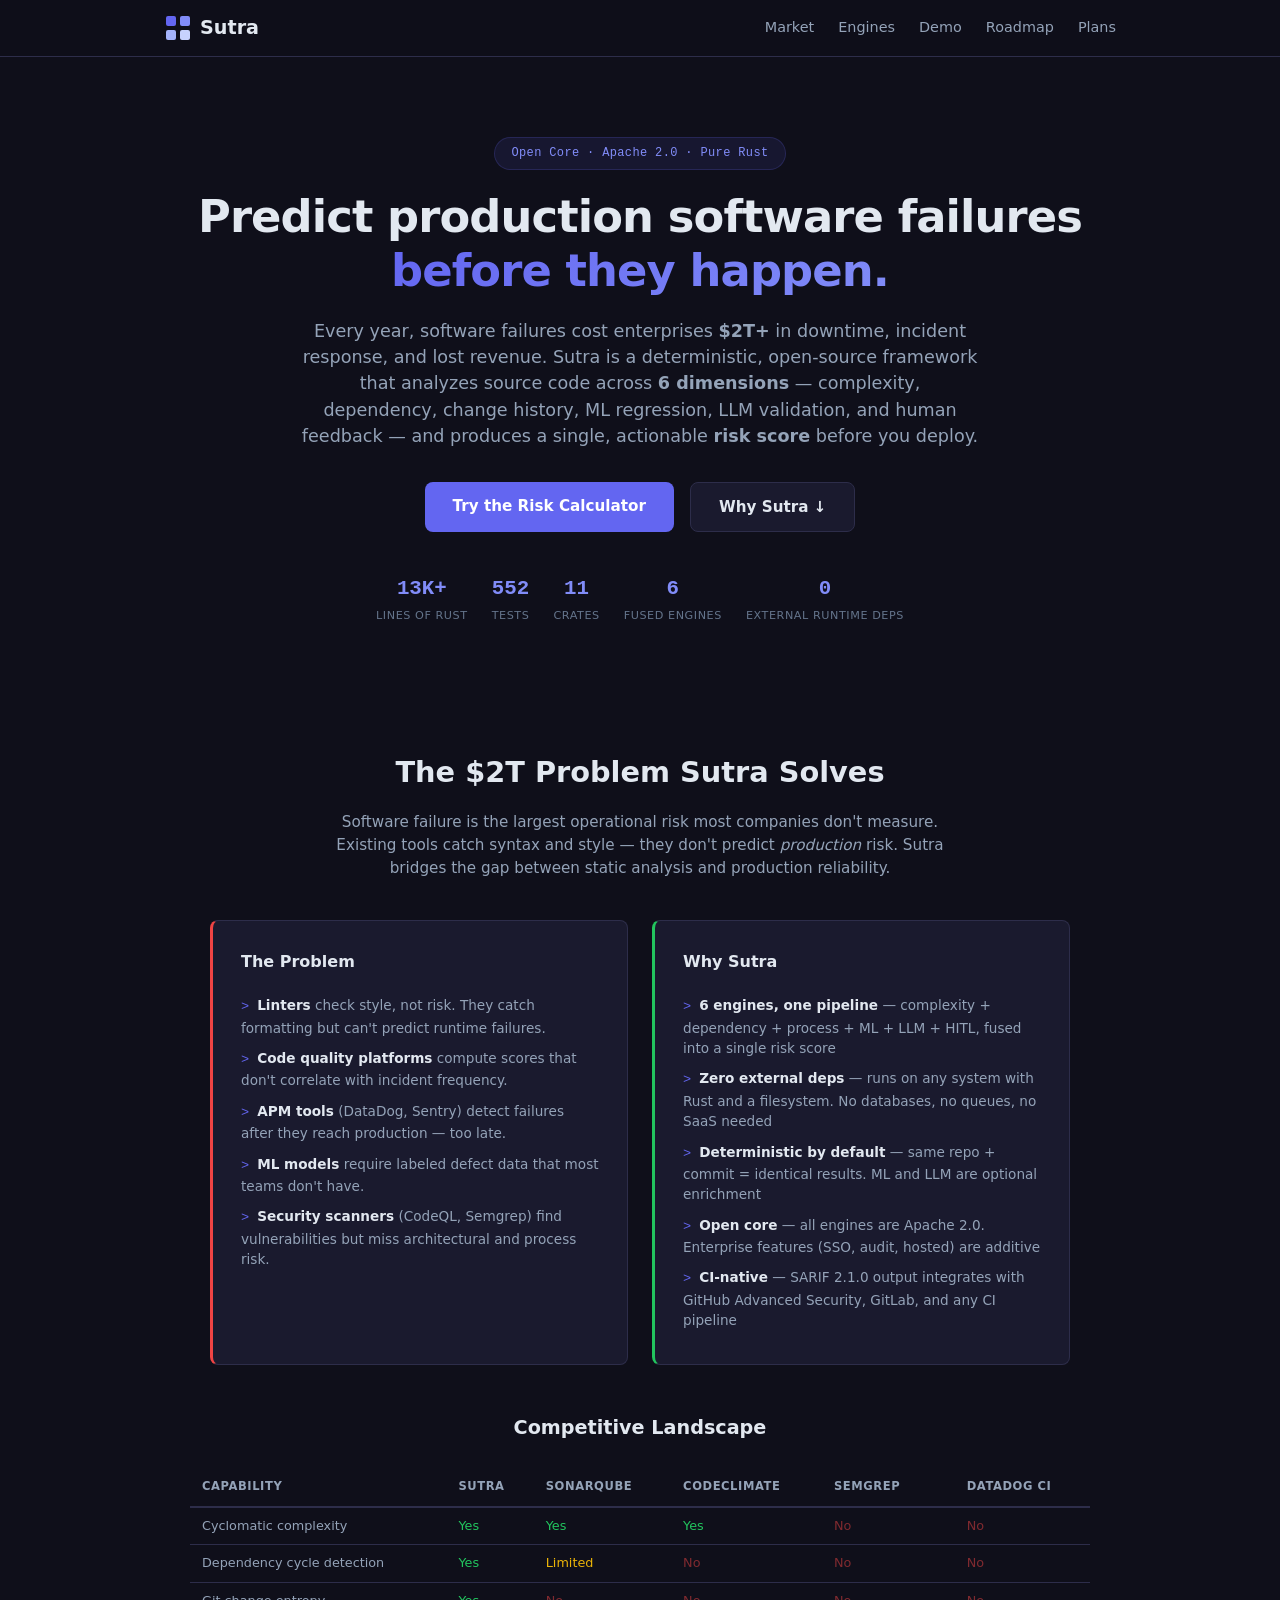
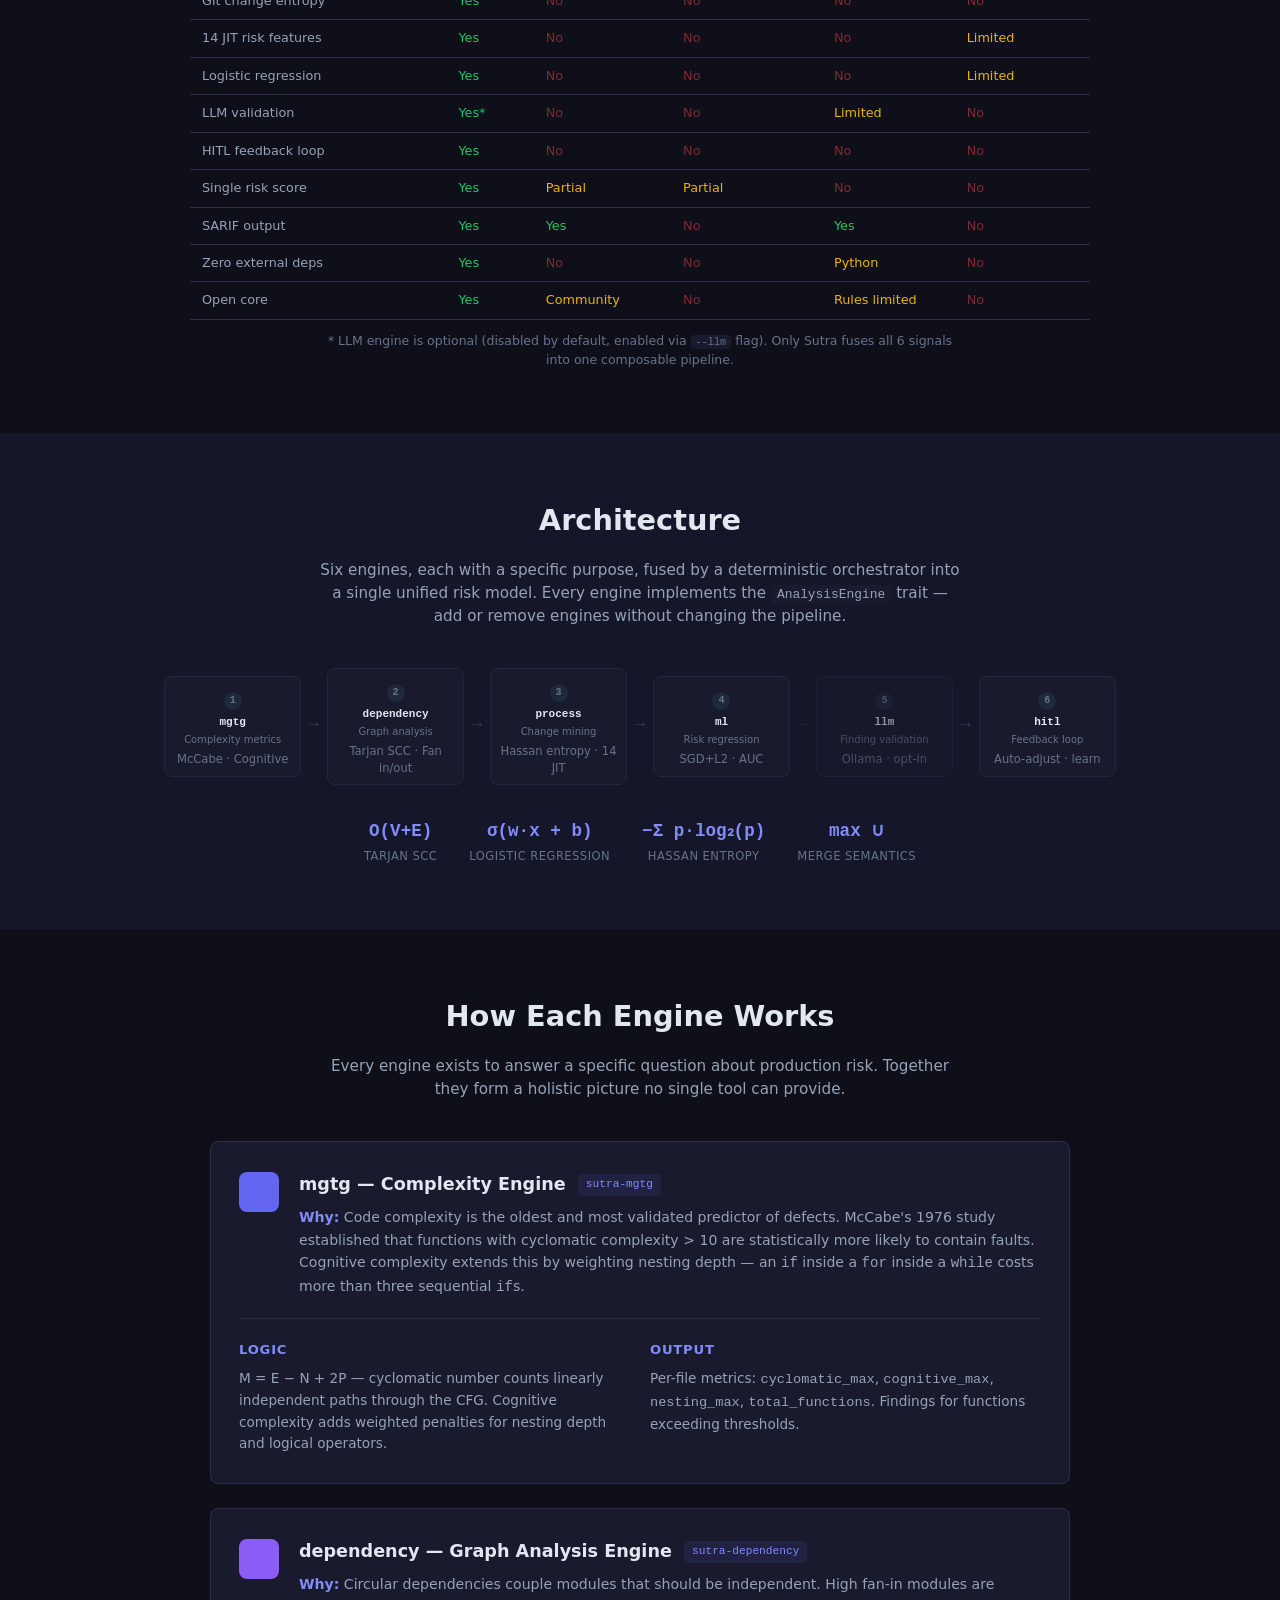
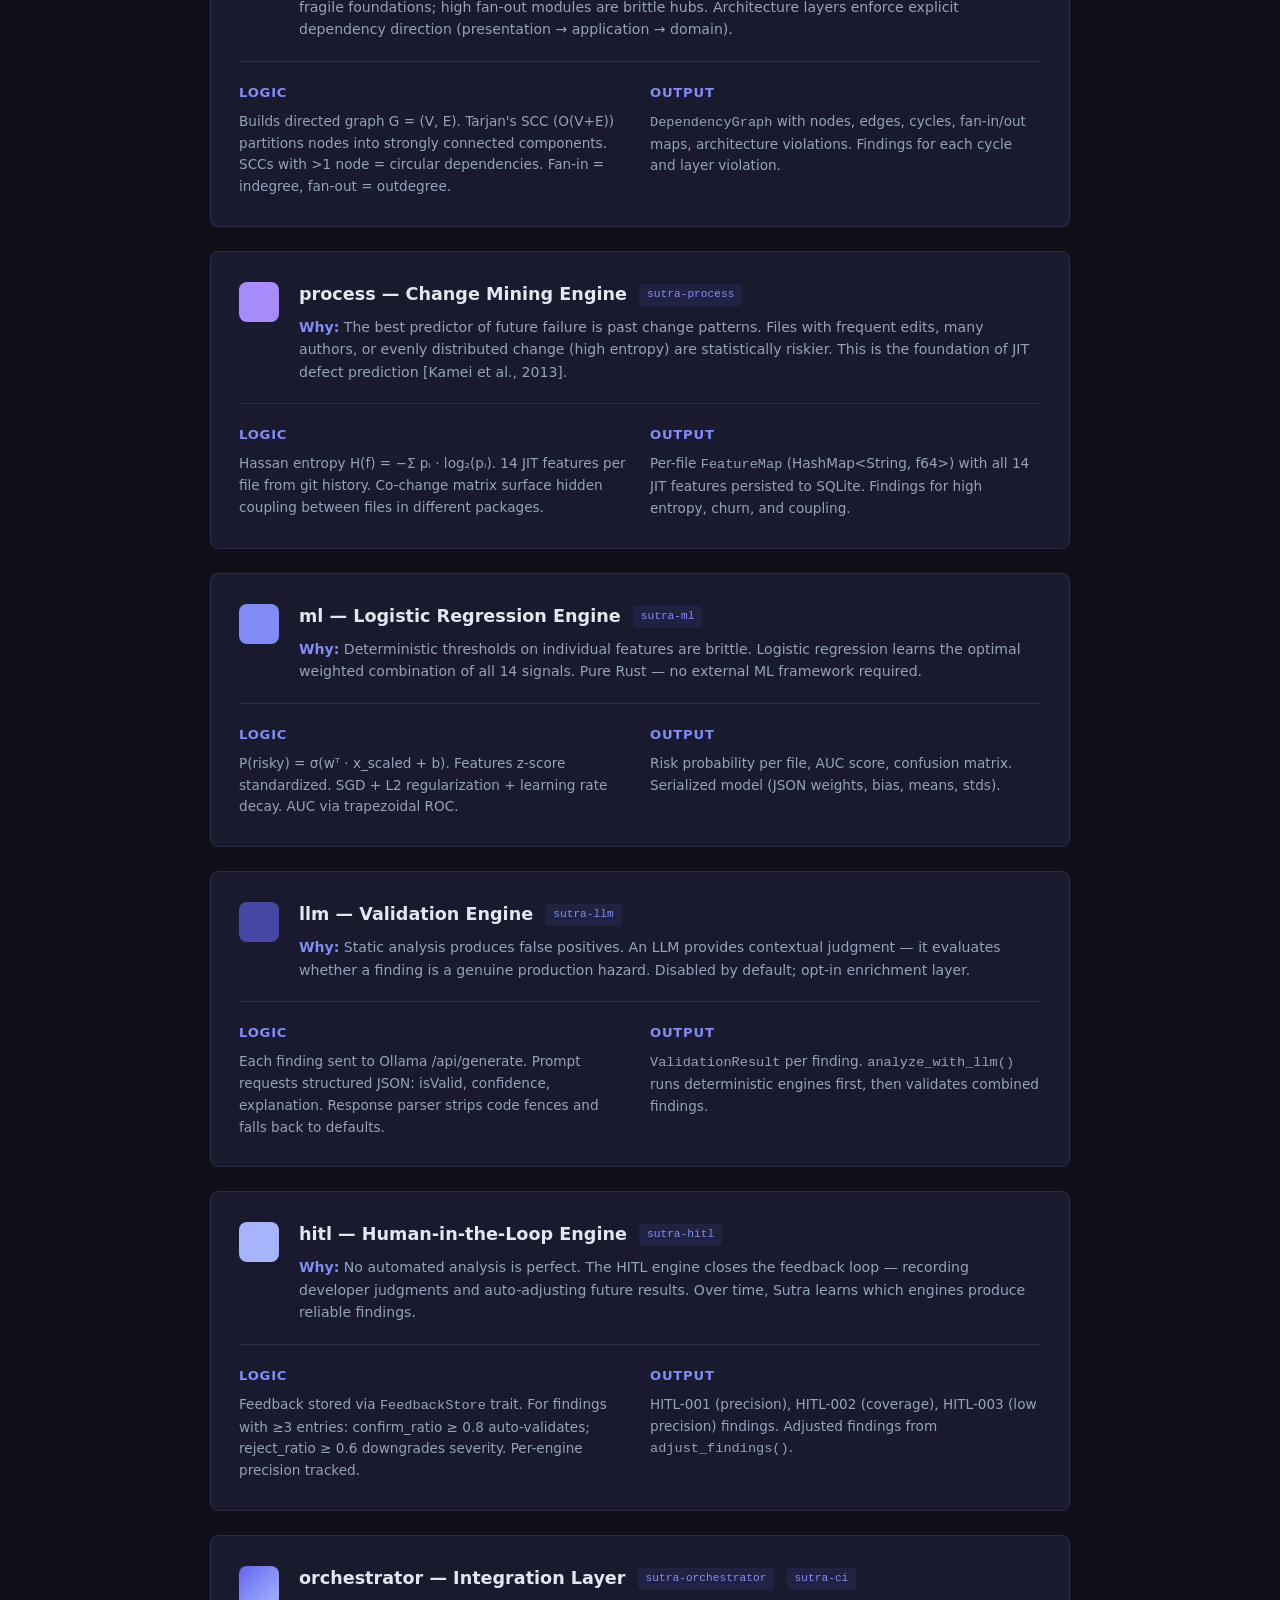
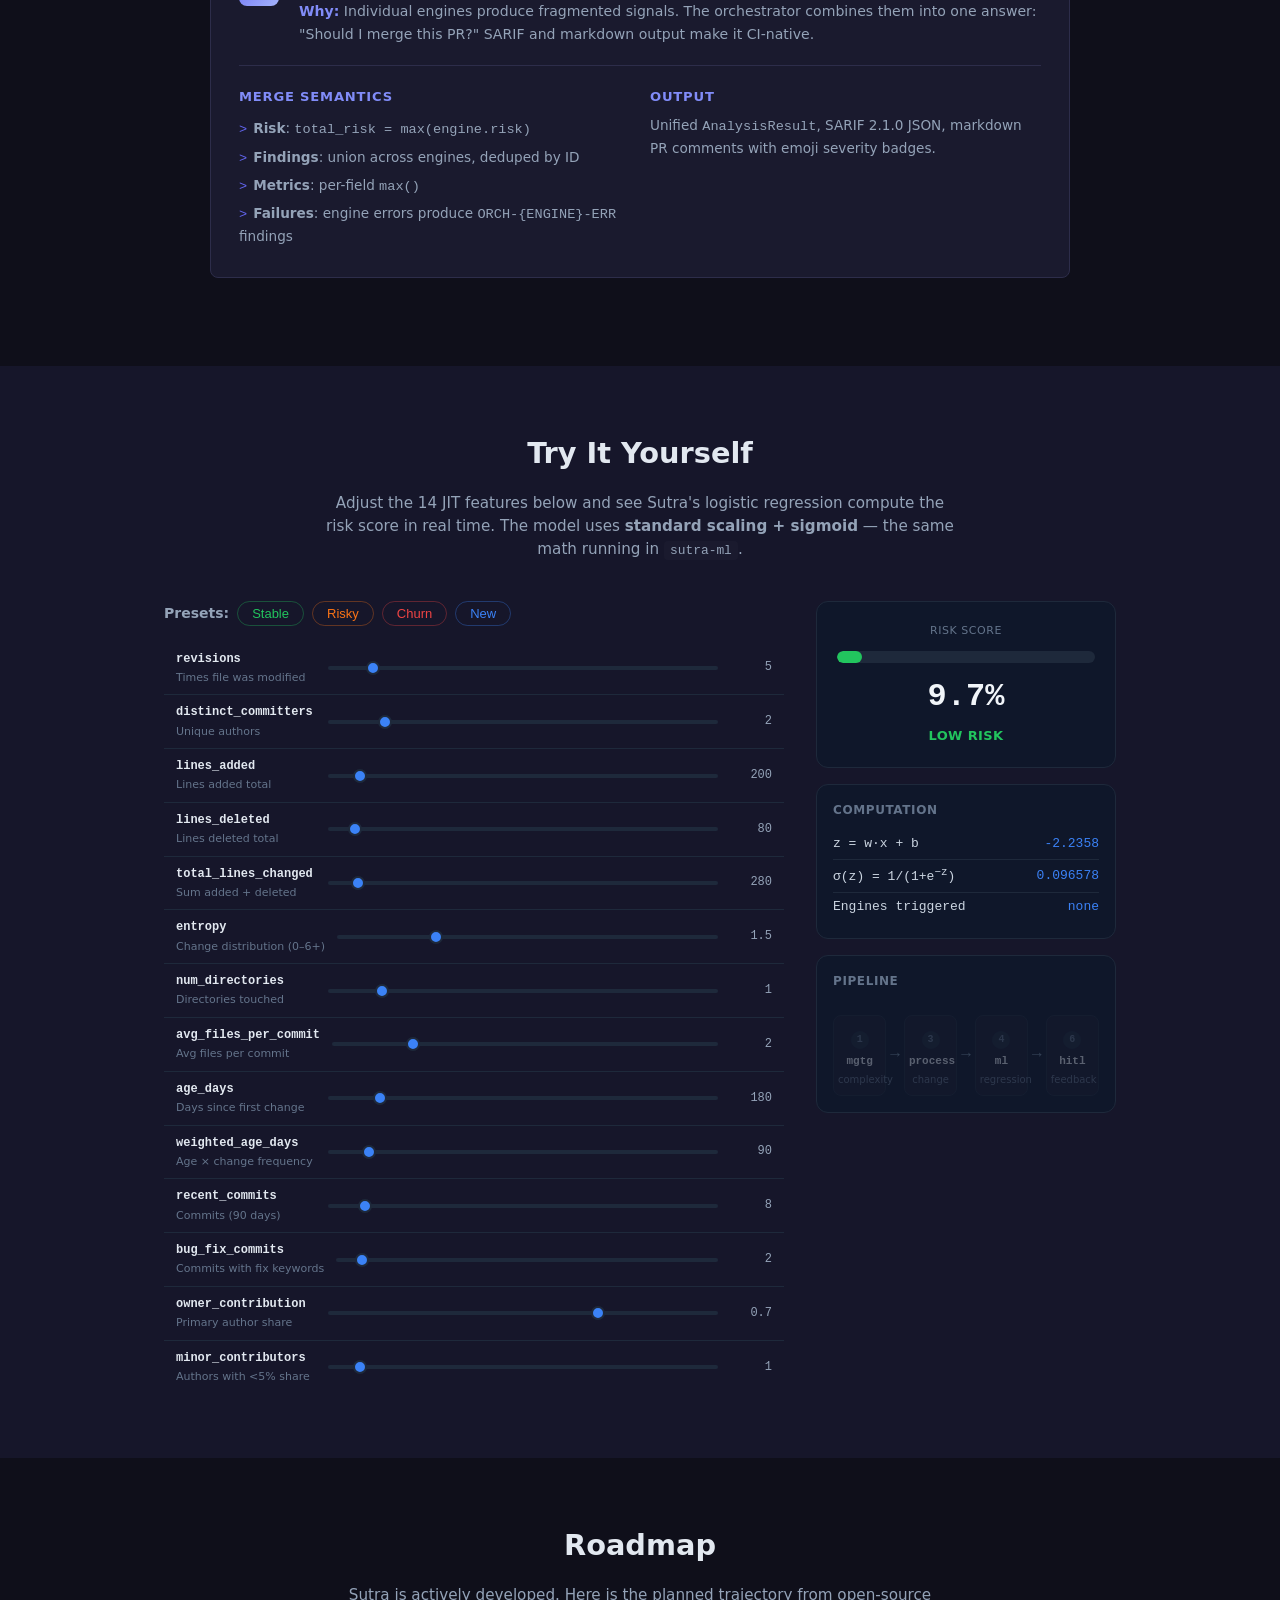
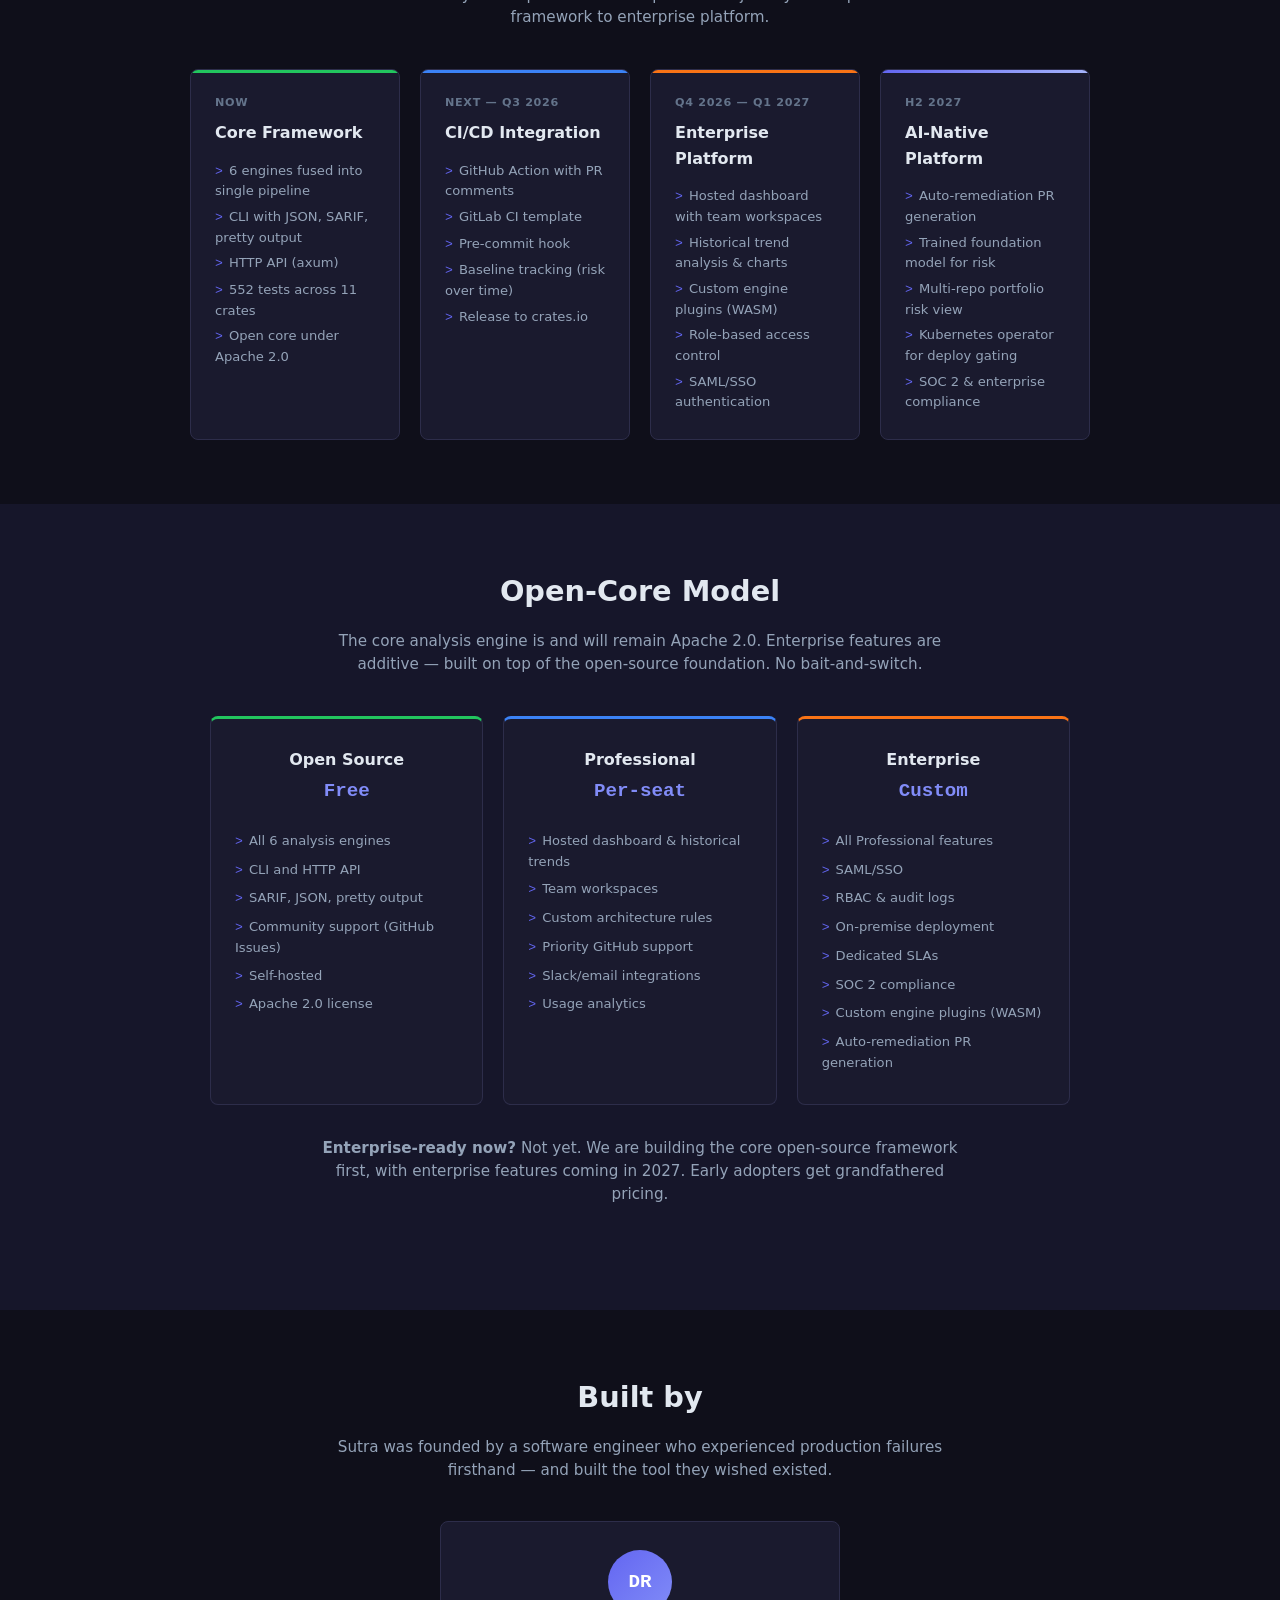
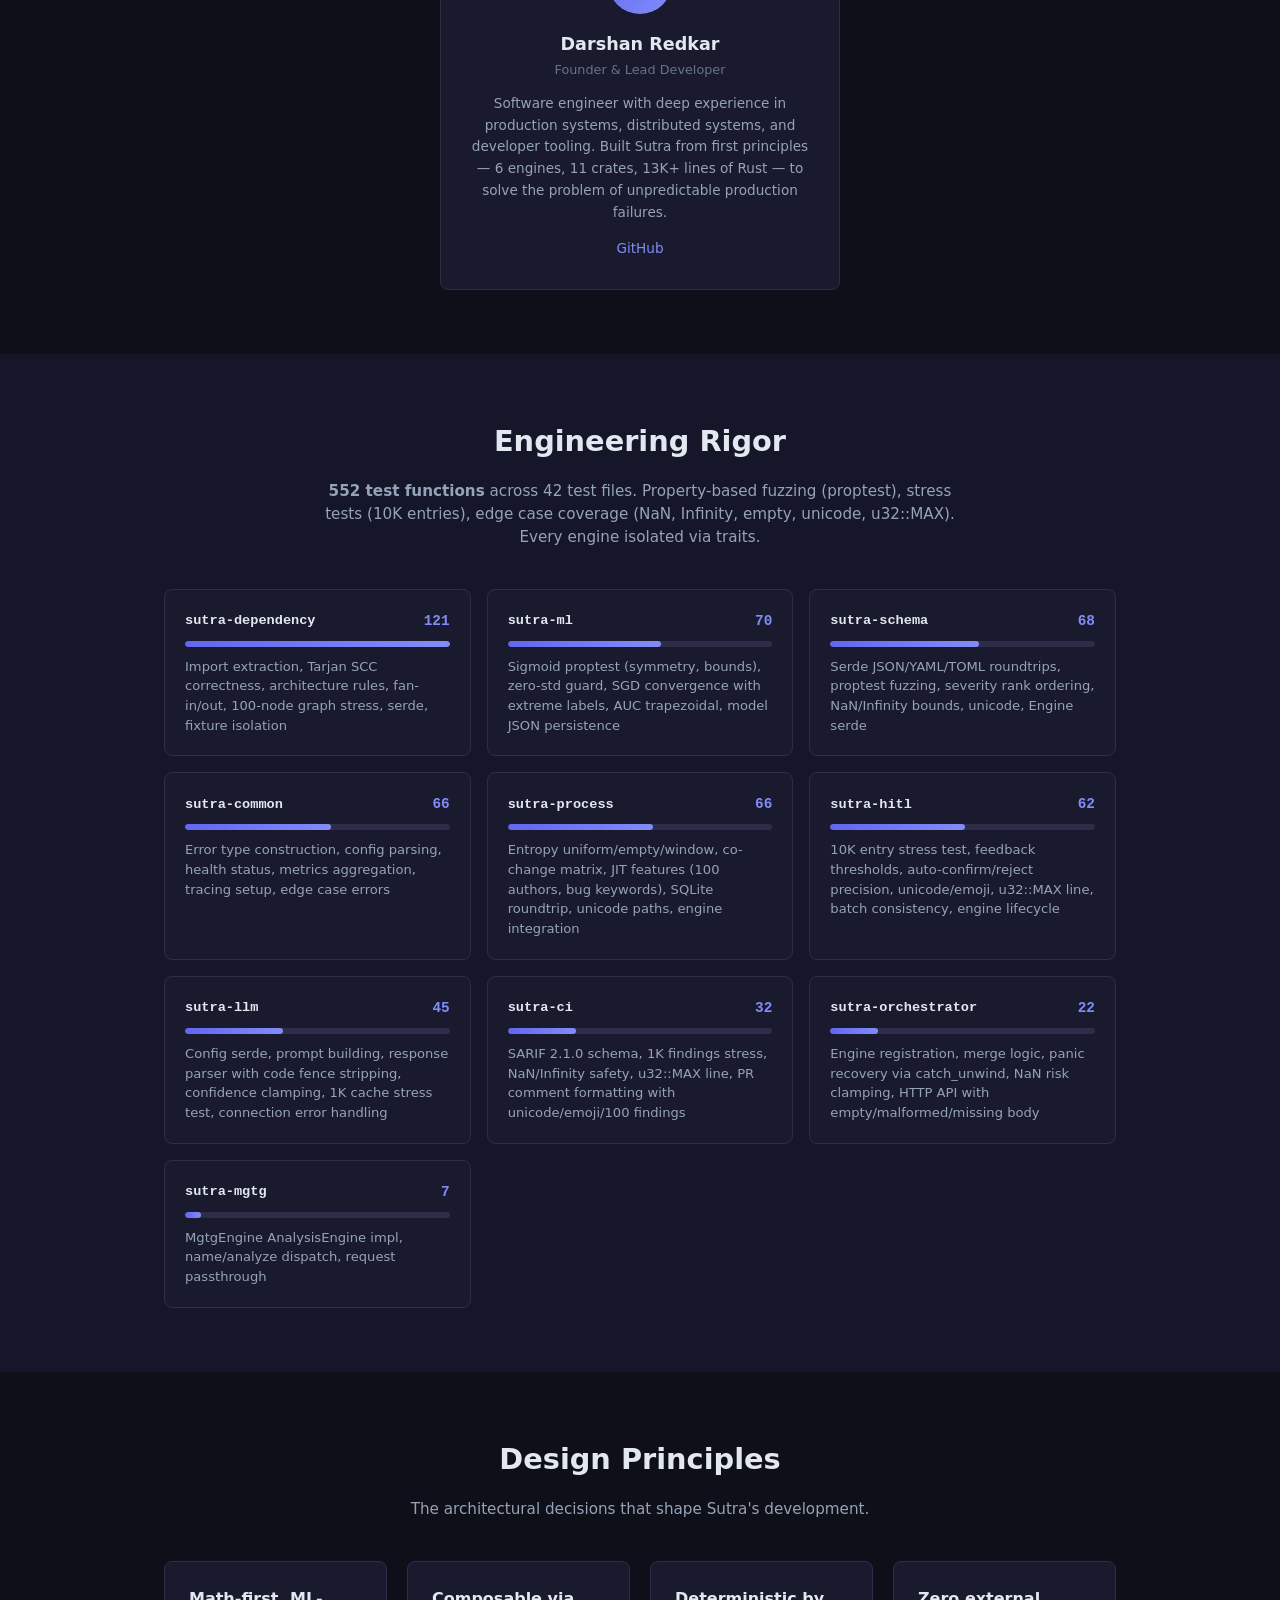
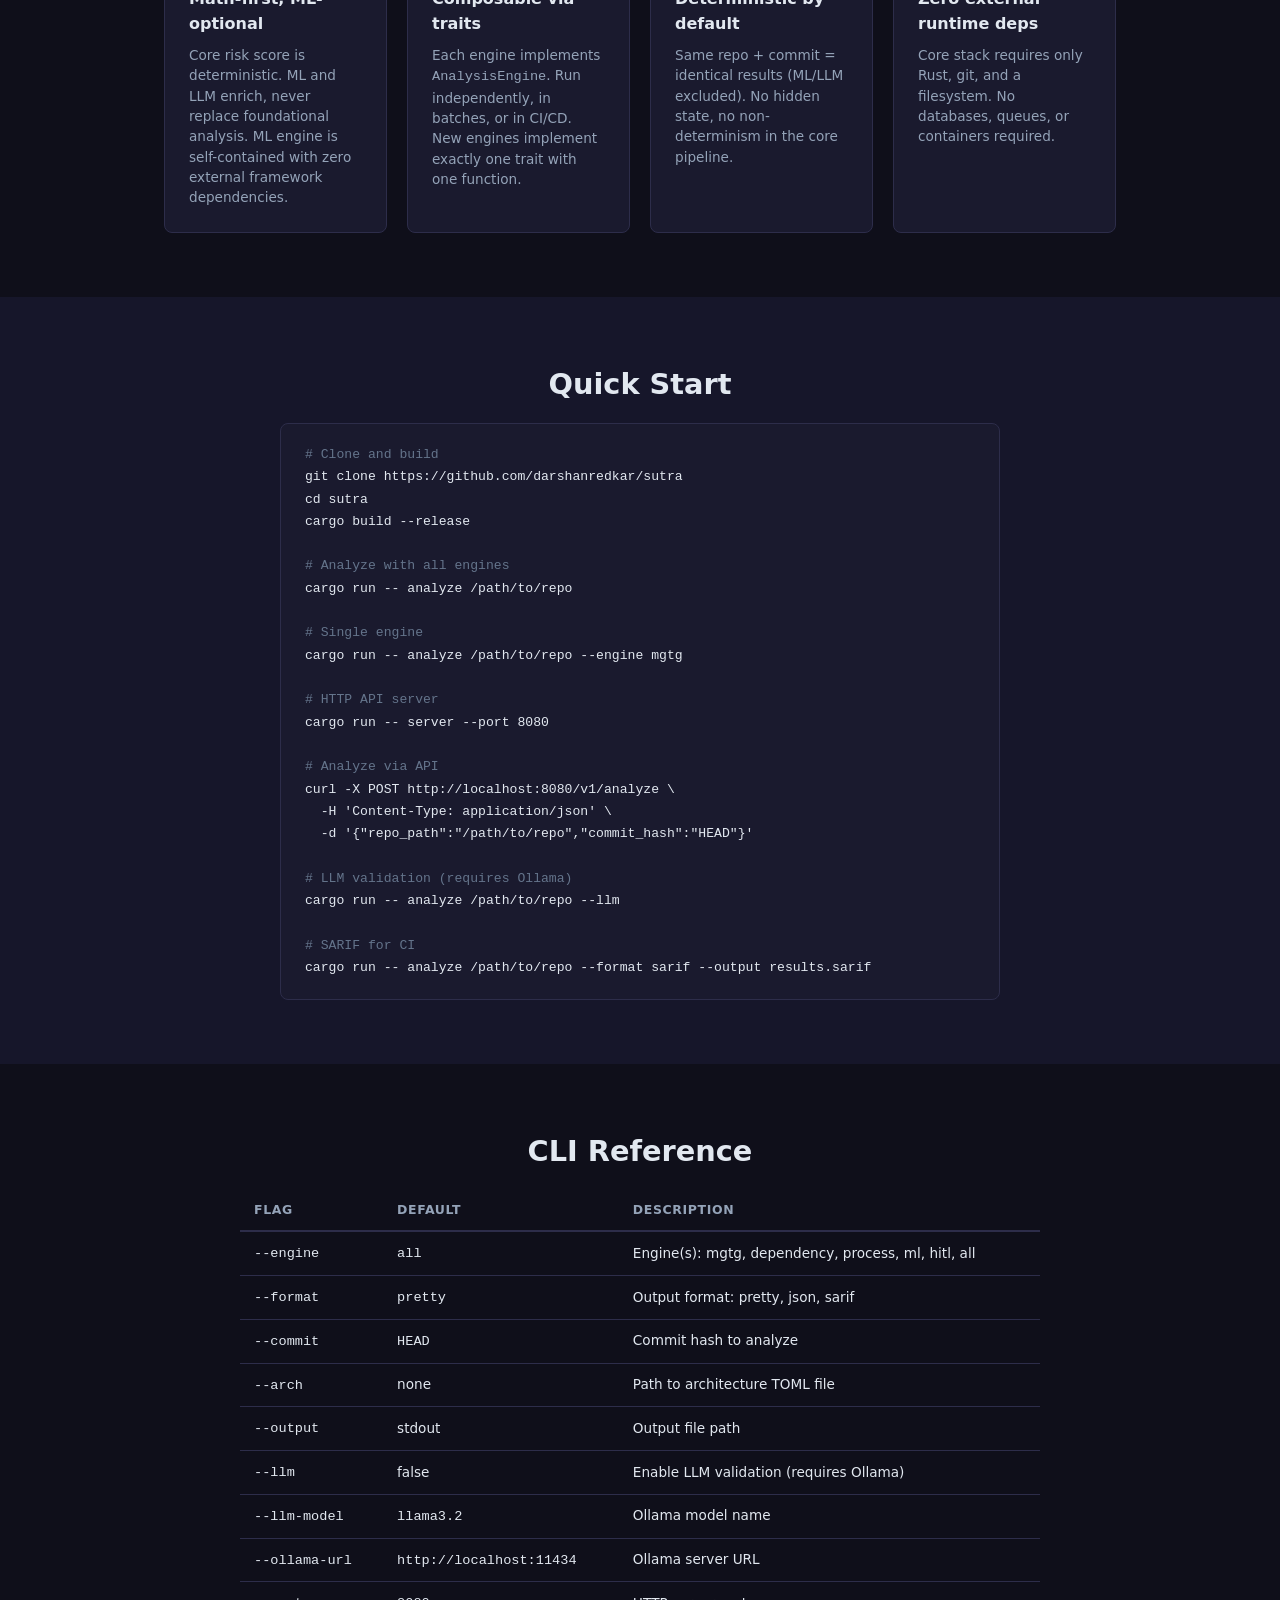
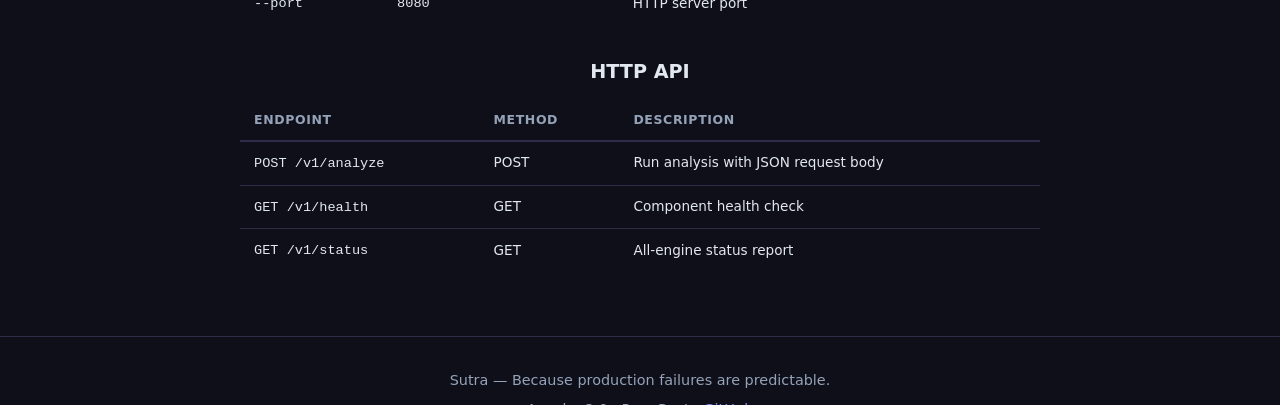
==== commit 6619c16b: "Remove hiring line from website" ====
--- a/website/index.html
+++ b/website/index.html
@@ -555,9 +555,7 @@
 </div>
 </div>
 
-<div class="team-note">
-<p><strong>We are hiring.</strong> If you're interested in developer tools, static analysis, or Rust — <a href="https://github.com/darshanredkar/sutra/issues">reach out</a>.</p>
-</div>
+
 </div>
 </section>
 
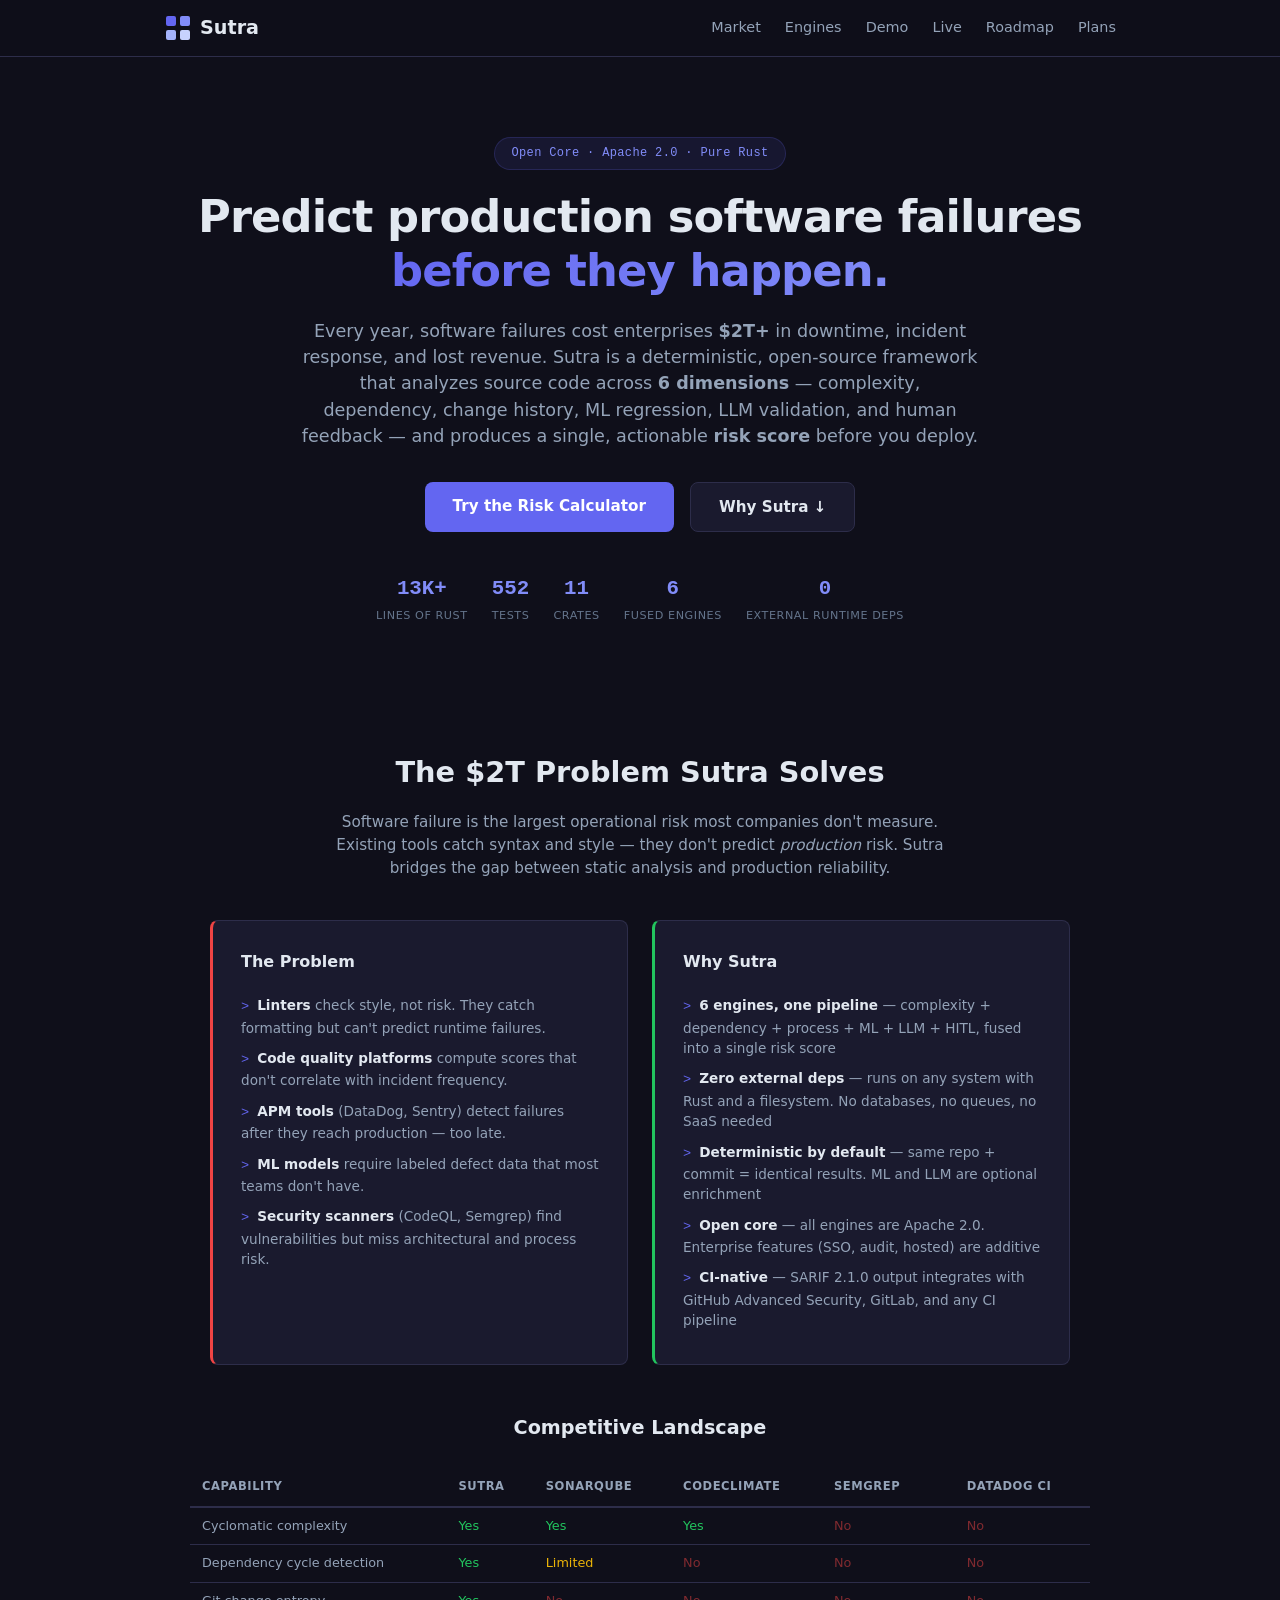
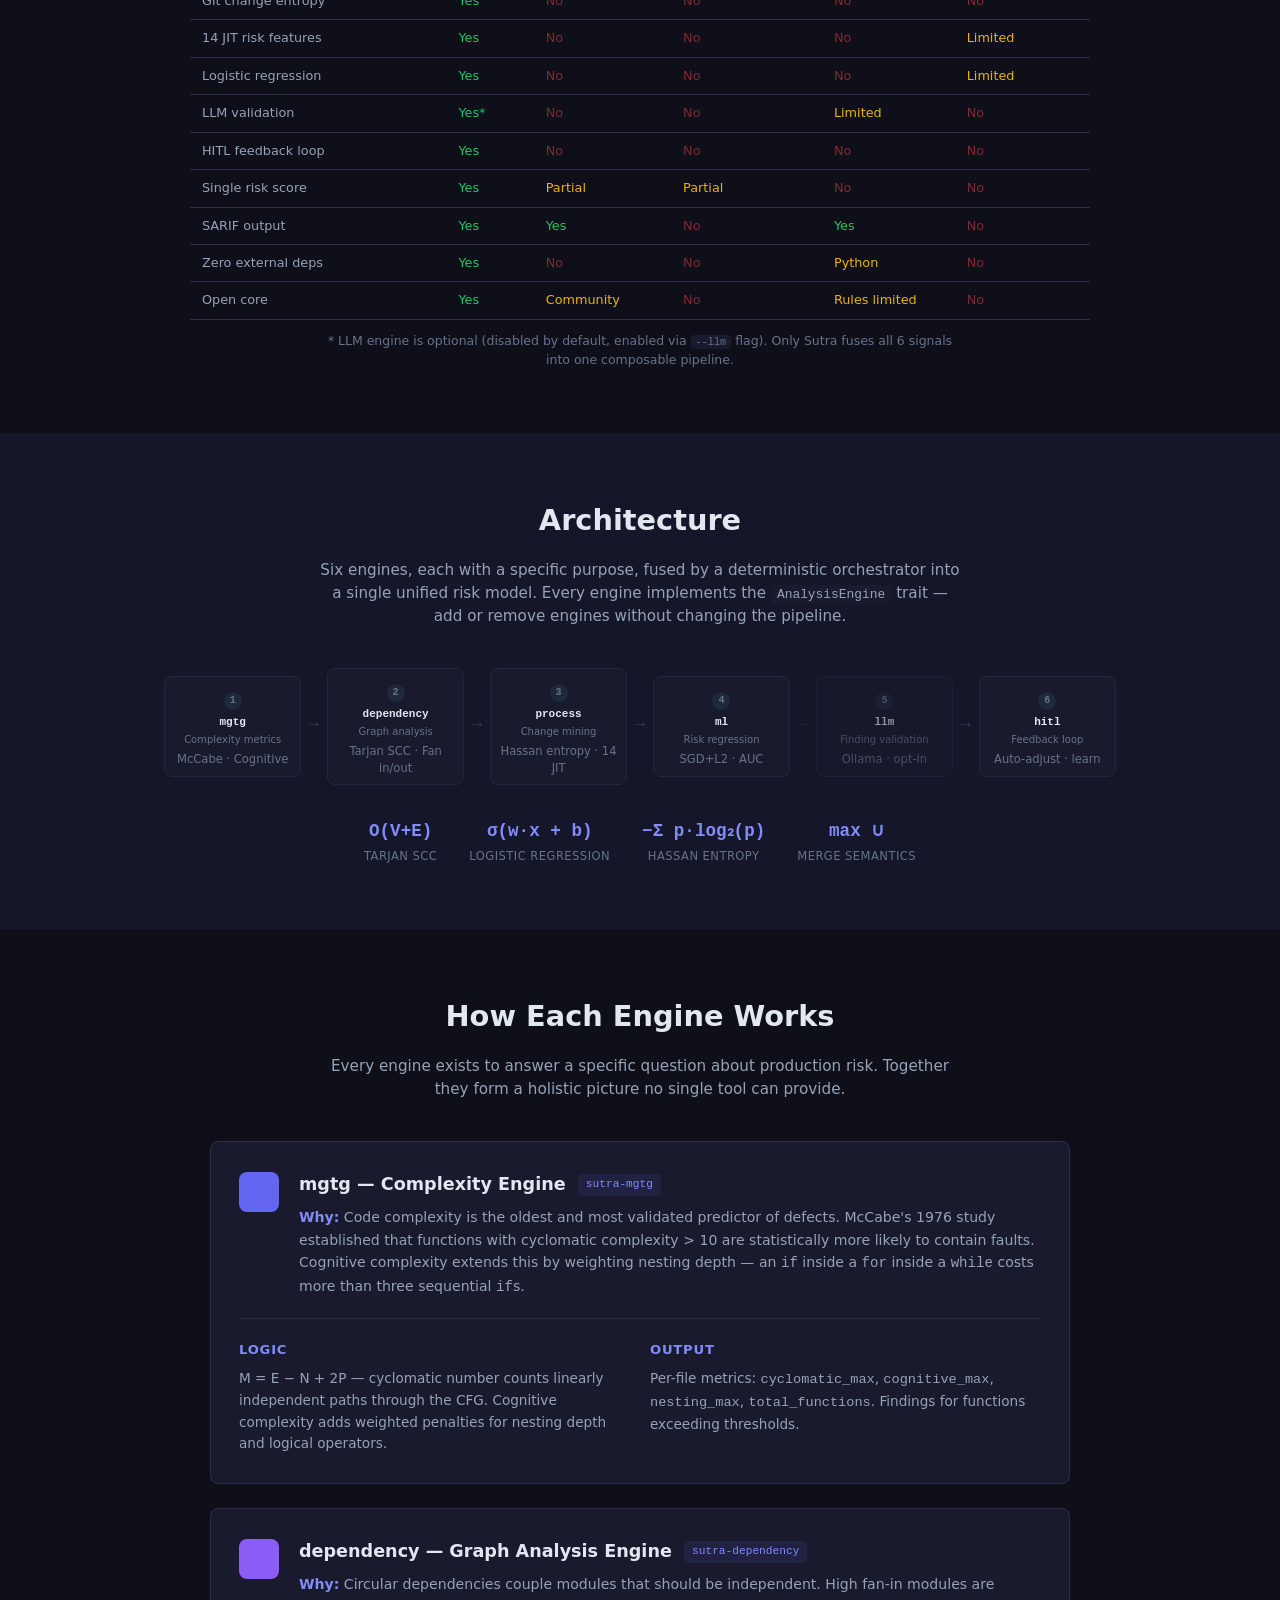
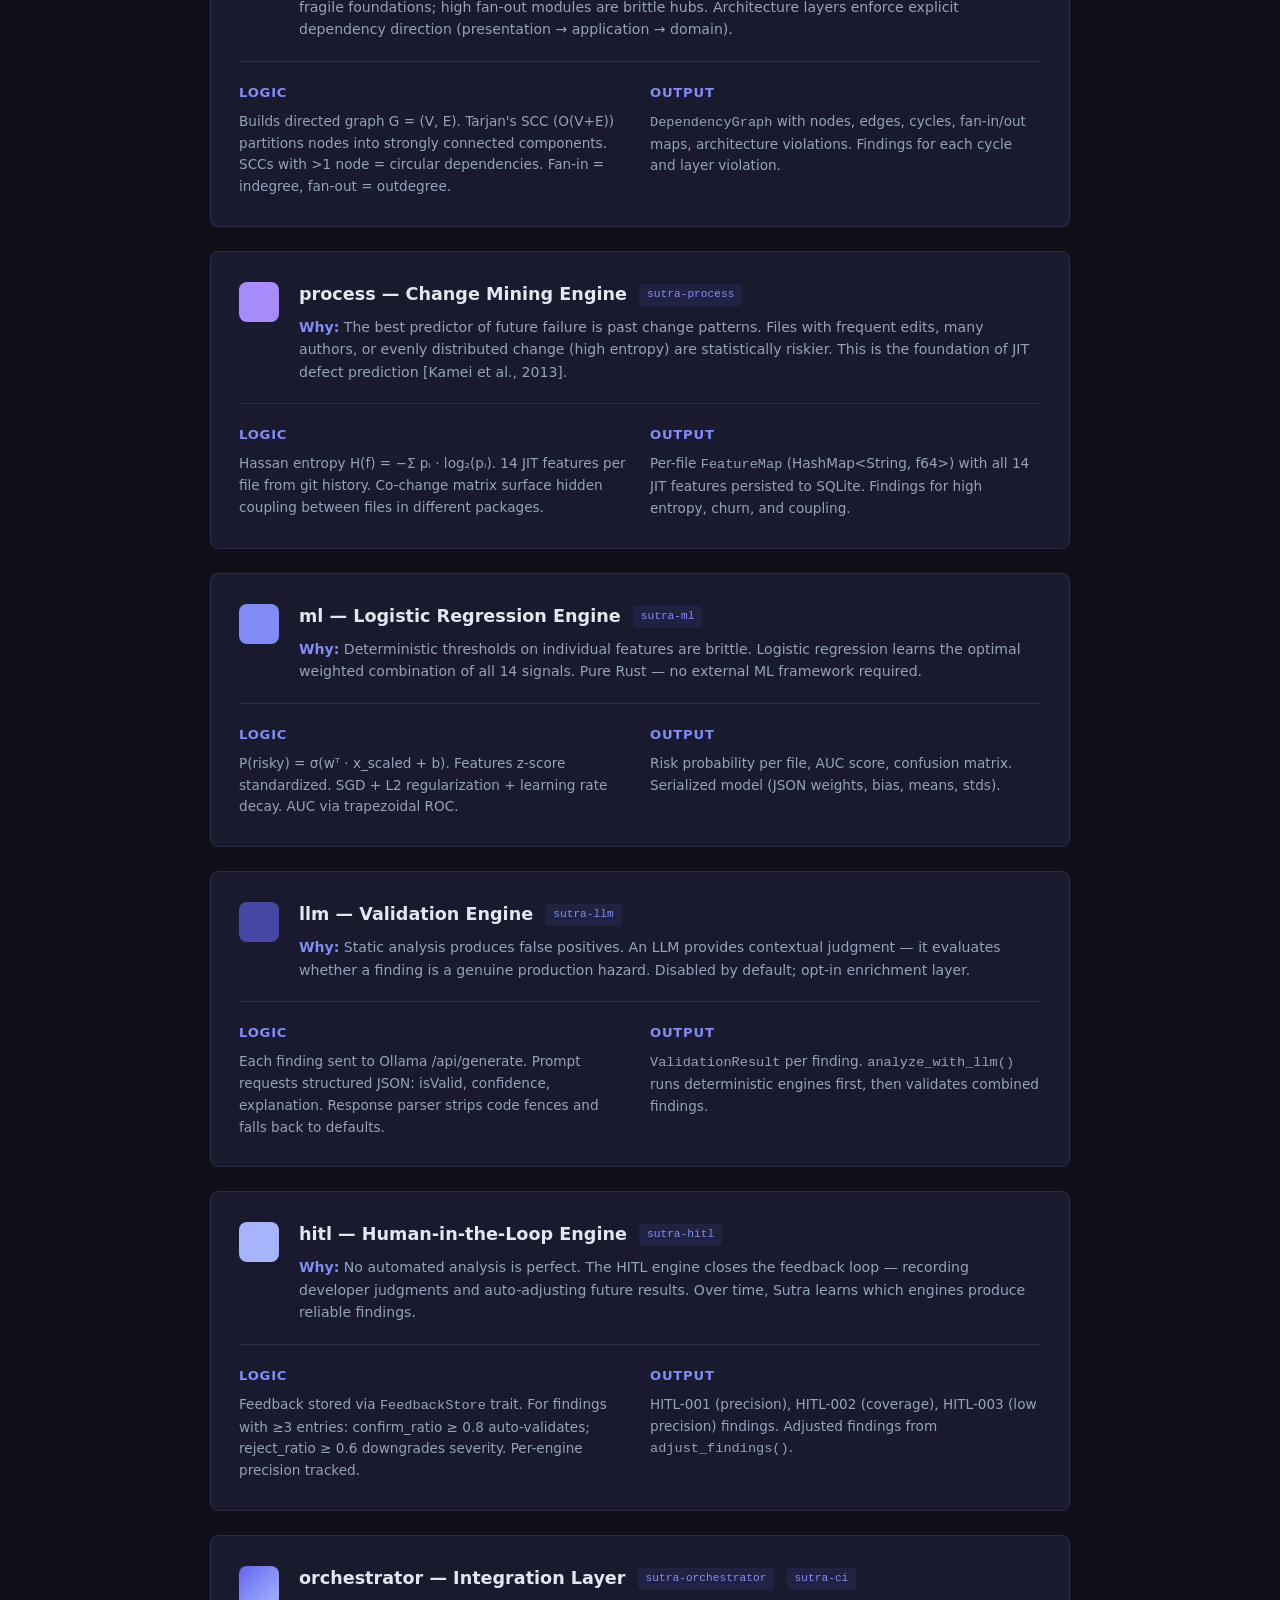
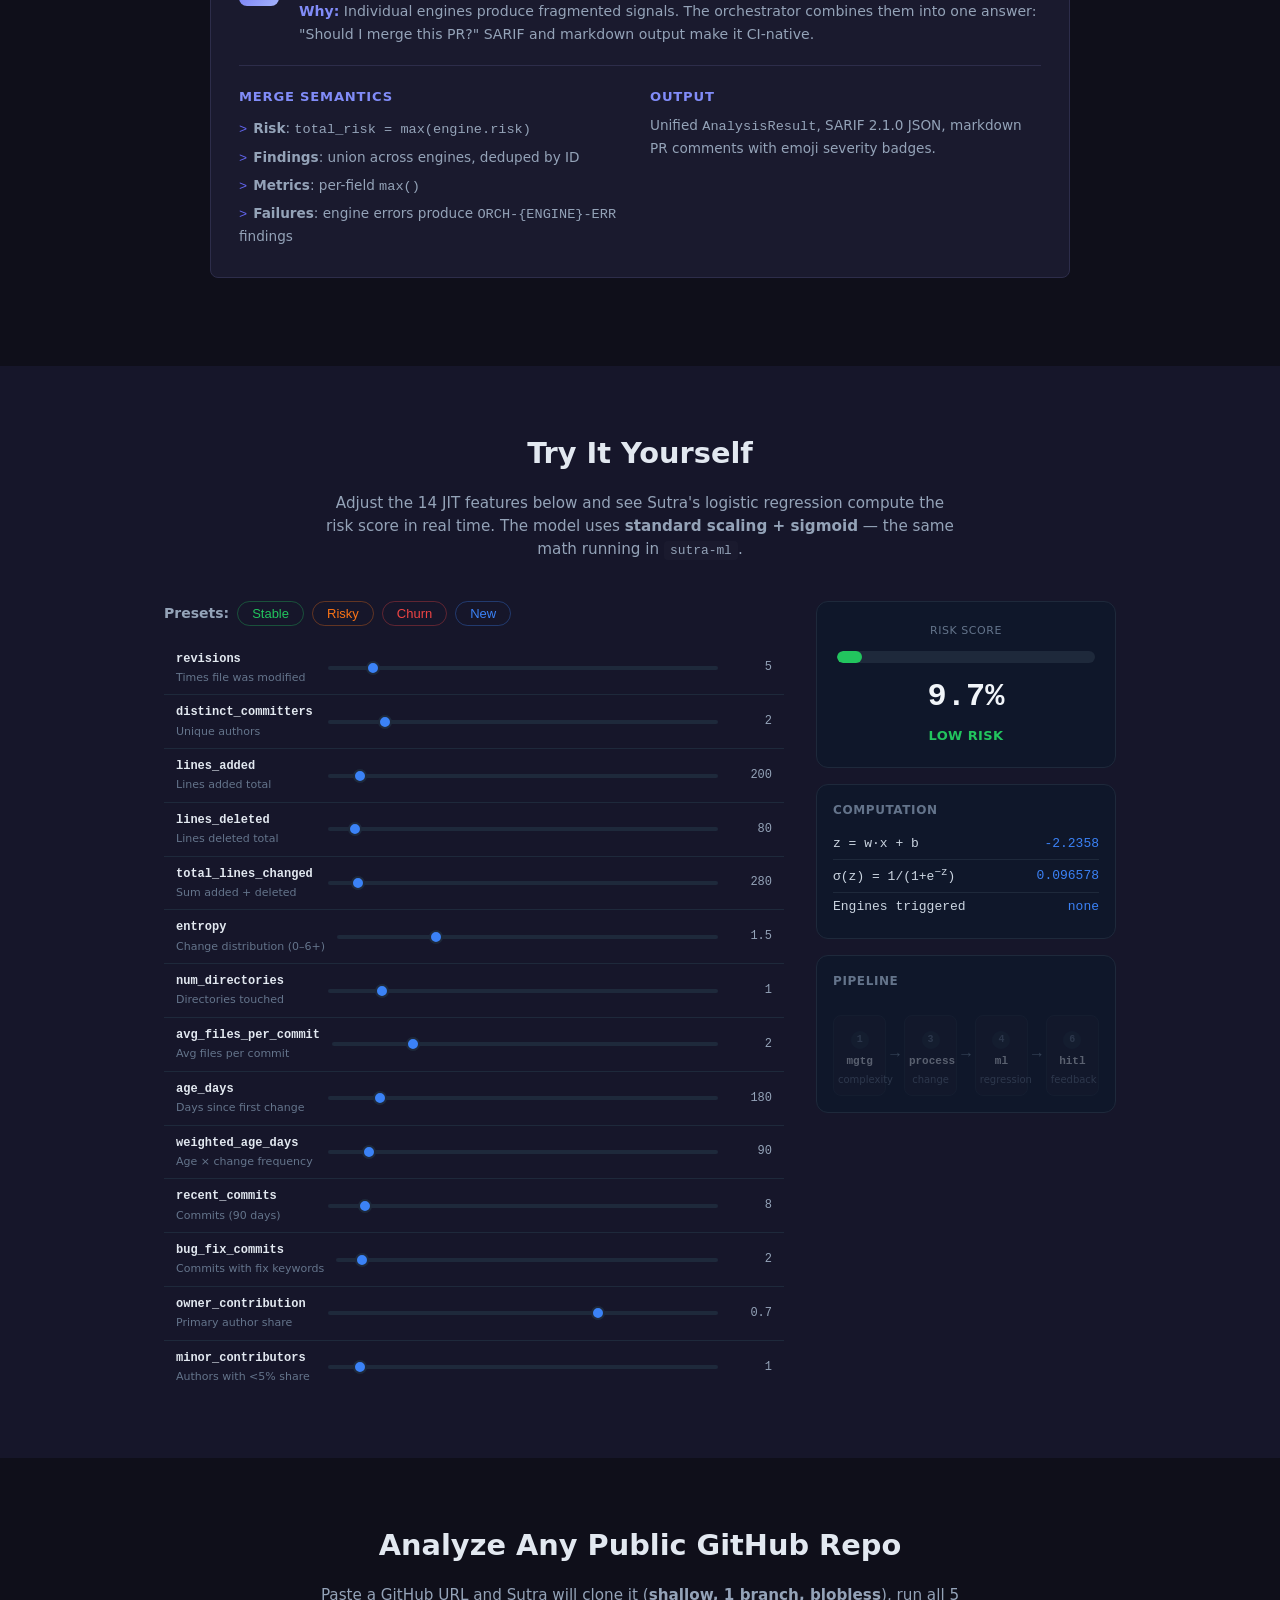
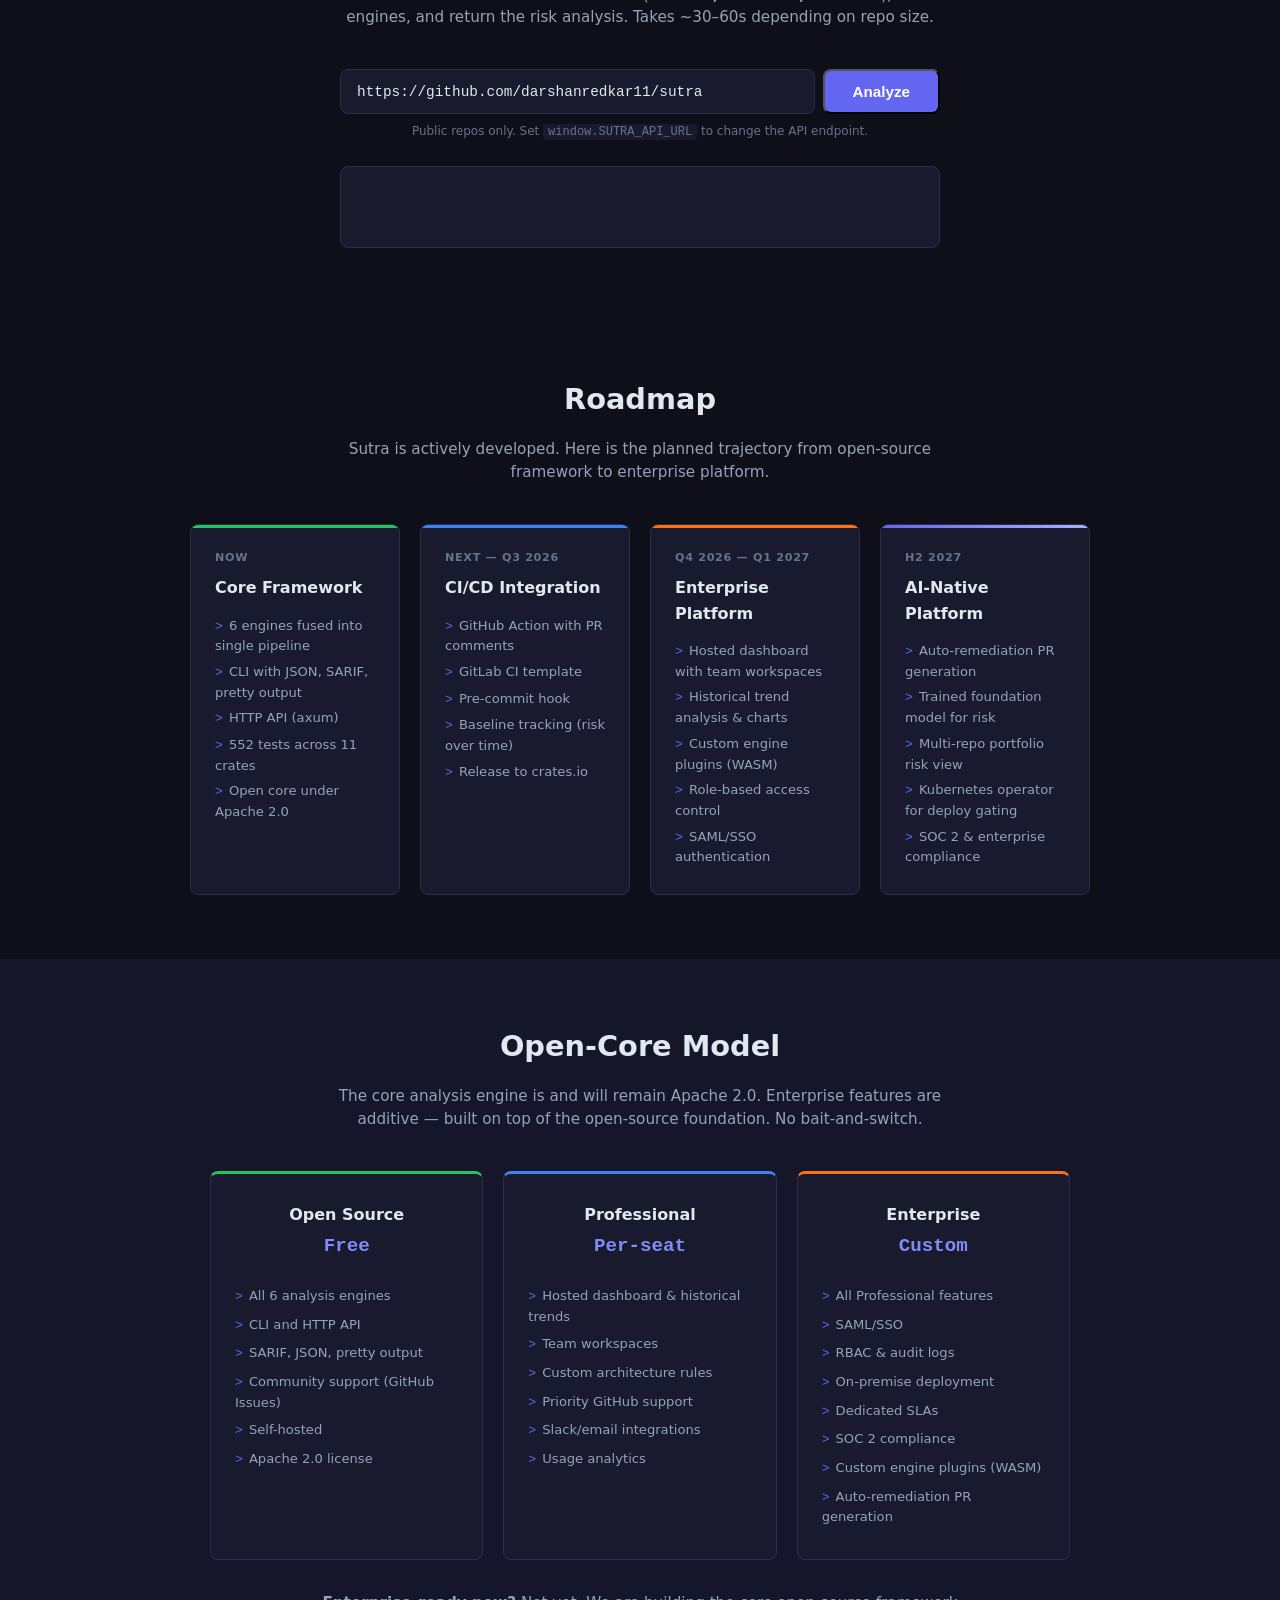
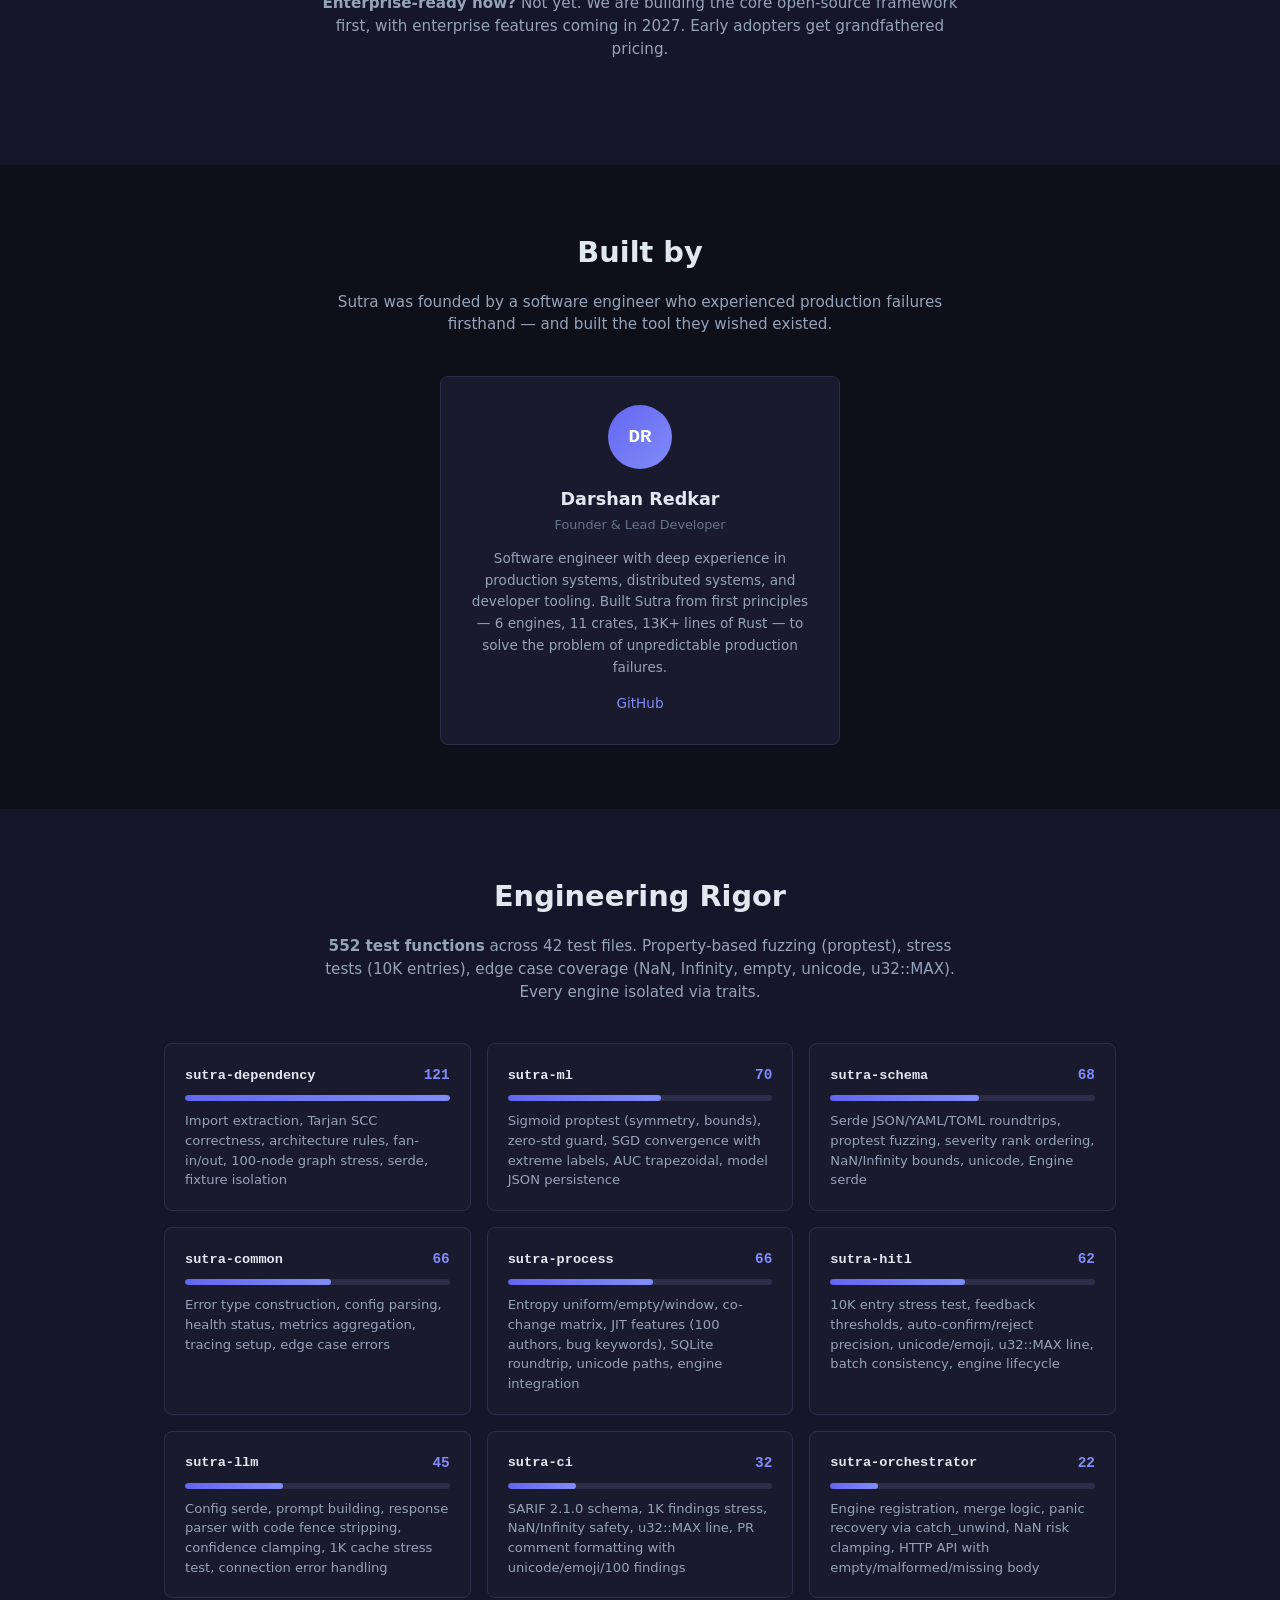
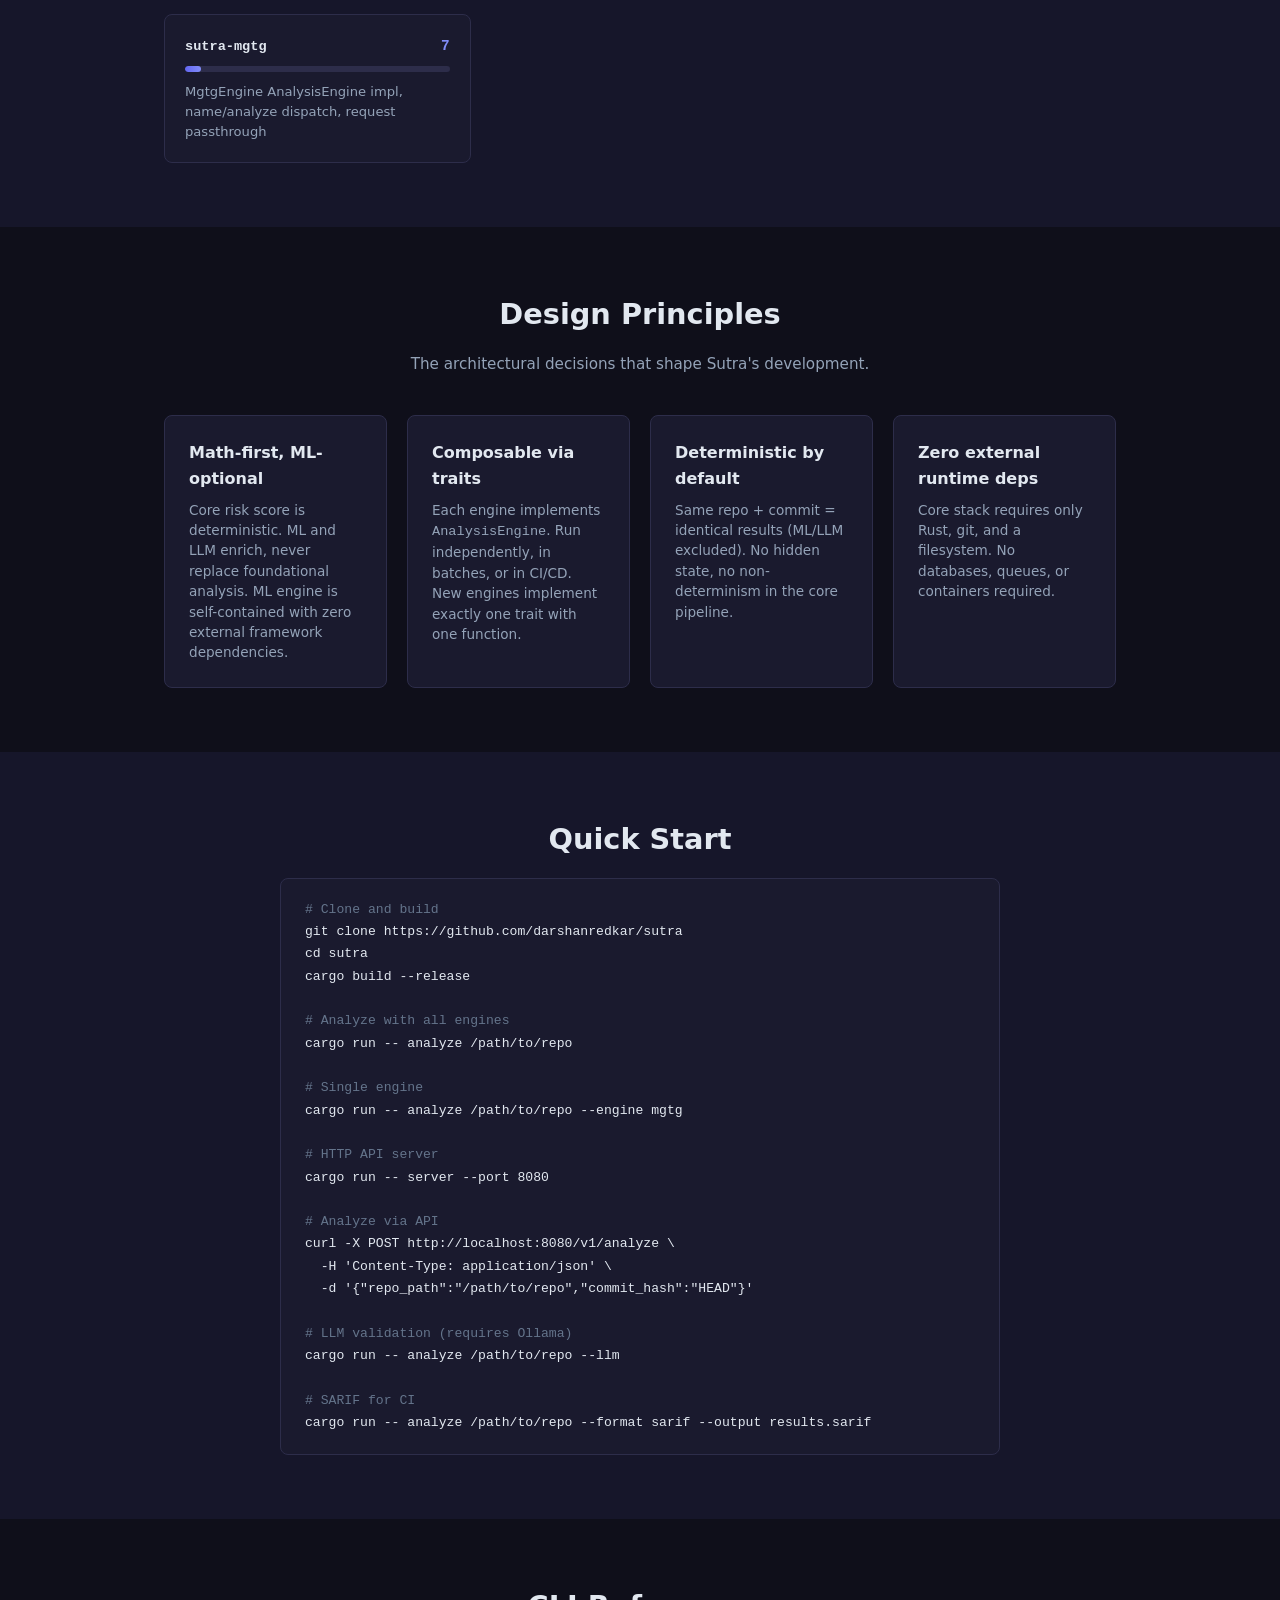
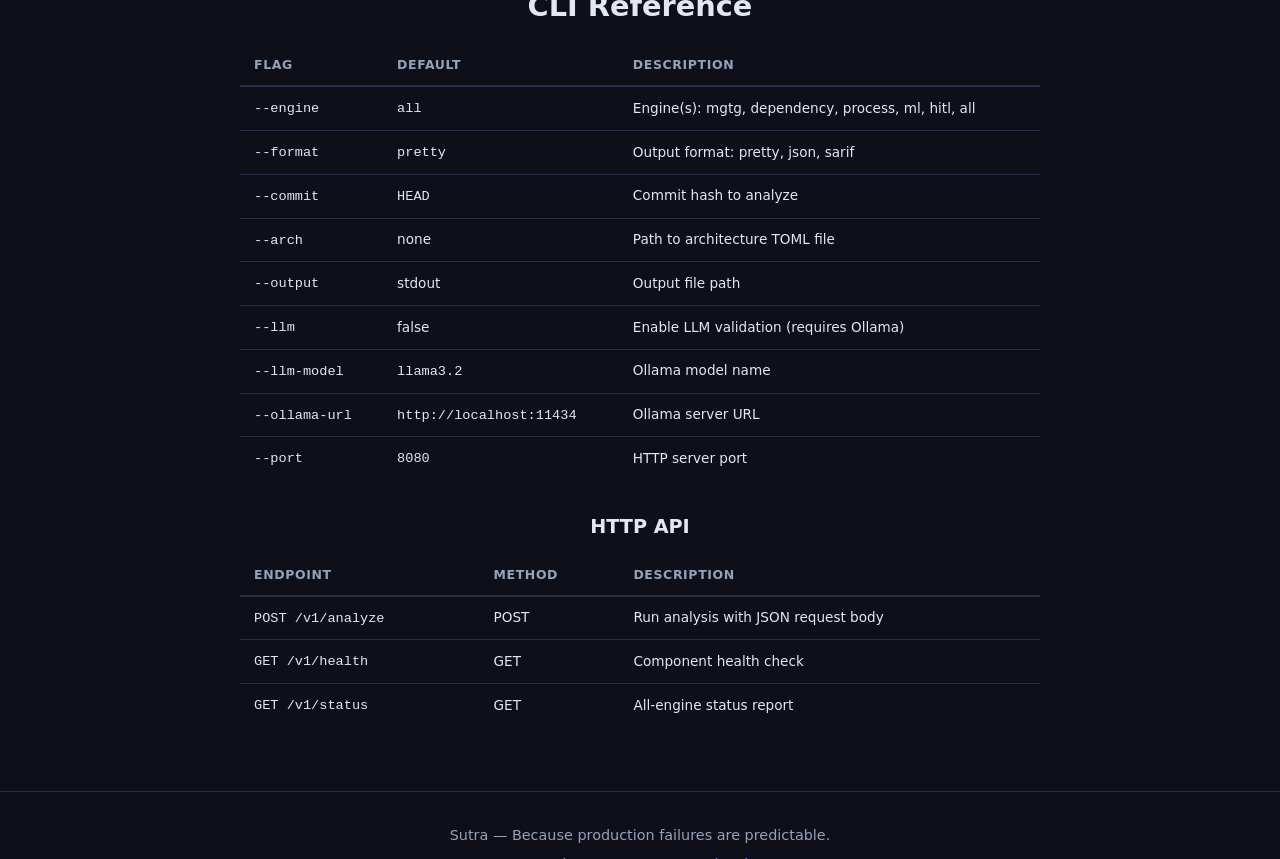
==== commit 88d89062: "Add /v1/demo endpoint, live repo analysis UI, Dockerfile for Railway - POST /v1/demo: clone any publ" ====
--- a/website/index.html
+++ b/website/index.html
@@ -10,6 +10,7 @@
 <meta property="og:type" content="website">
 <link rel="stylesheet" href="style.css">
 <script defer src="demo.js"></script>
+<script defer src="live-demo.js"></script>
 </head>
 <body>
 
@@ -28,6 +29,7 @@
 <a href="#market">Market</a>
 <a href="#engines">Engines</a>
 <a href="#demo">Demo</a>
+<a href="#live-demo">Live</a>
 <a href="#roadmap">Roadmap</a>
 <a href="#monetization">Plans</a>
 </div>
@@ -413,6 +415,34 @@
 </div>
 </section>
 
+<!-- ═══════════════════════════════════════════════════════ LIVE DEMO -->
+
+<section id="live-demo" class="section">
+<div class="container">
+<h2>Analyze Any Public GitHub Repo</h2>
+<p class="section-desc">
+Paste a GitHub URL and Sutra will clone it (<strong>shallow, 1 branch, blobless</strong>),
+run all 5 engines, and return the risk analysis. Takes ~30&ndash;60s depending on repo size.
+</p>
+
+<div class="live-form-wrap">
+<form id="live-demo-form" class="live-form">
+<input type="url" id="live-demo-url"
+  placeholder="https://github.com/owner/repo"
+  value="https://github.com/darshanredkar11/sutra"
+  required
+  class="live-input">
+<button type="submit" class="btn btn-primary">Analyze</button>
+</form>
+<p class="live-form-hint">Public repos only. Set <code>window.SUTRA_API_URL</code> to change the API endpoint.</p>
+</div>
+
+<div id="live-demo-status" class="live-hidden live-status"></div>
+<div id="live-demo-results" class="live-hidden"></div>
+
+</div>
+</section>
+
 <!-- ═══════════════════════════════════════════════════════ ROADMAP -->
 
 <section id="roadmap" class="section">
--- a/website/style.css
+++ b/website/style.css
@@ -1180,6 +1180,14 @@
   .demo-slider-control {
     width: 100%;
   }
+
+  .live-form {
+    flex-direction: column;
+  }
+
+  .live-summary {
+    flex-direction: column;
+  }
 }
 
 /* ═══════════════════════════════════════════════════════ DEMO */
@@ -1438,3 +1446,319 @@
   font-weight: 700;
   flex-shrink: 0;
 }
+
+/* ═══════════════════════════════════════════════════════ LIVE DEMO */
+
+.live-form-wrap {
+  max-width: 600px;
+  margin: 0 auto;
+}
+.live-form {
+  display: flex;
+  gap: 8px;
+}
+.live-input {
+  flex: 1;
+  padding: 12px 16px;
+  border-radius: var(--radius);
+  border: 1px solid var(--border);
+  background: var(--bg-card);
+  color: var(--fg);
+  font-family: var(--font-code);
+  font-size: 0.9rem;
+  outline: none;
+  transition: border-color 0.2s;
+}
+.live-input:focus {
+  border-color: var(--accent);
+}
+.live-input::placeholder {
+  color: var(--fg-dim);
+}
+.live-form-hint {
+  text-align: center;
+  font-size: 0.75rem;
+  color: var(--fg-dim);
+  margin-top: 8px;
+}
+.live-form-hint code {
+  font-family: var(--font-code);
+  background: var(--bg-card);
+  padding: 1px 5px;
+  border-radius: 3px;
+}
+
+.live-hidden { display: none; }
+
+.live-status {
+  max-width: 600px;
+  margin: 24px auto 0;
+  text-align: center;
+  padding: 40px 20px;
+  background: var(--bg-card);
+  border: 1px solid var(--border);
+  border-radius: var(--radius);
+  display: flex;
+  flex-direction: column;
+  align-items: center;
+  gap: 12px;
+  color: var(--fg-muted);
+  font-size: 0.9rem;
+}
+.live-spinner {
+  width: 32px;
+  height: 32px;
+  border: 3px solid var(--border);
+  border-top-color: var(--accent);
+  border-radius: 50%;
+  animation: live-spin 0.8s linear infinite;
+}
+@keyframes live-spin {
+  to { transform: rotate(360deg); }
+}
+
+#live-demo-results {
+  max-width: 800px;
+  margin: 24px auto 0;
+}
+
+.live-error {
+  background: rgba(239, 68, 68, 0.08);
+  border: 1px solid rgba(239, 68, 68, 0.2);
+  border-radius: var(--radius);
+  padding: 20px 24px;
+}
+.live-error h4 {
+  color: #ef4444;
+  margin-bottom: 8px;
+  font-size: 0.9rem;
+}
+.live-error p {
+  font-size: 0.85rem;
+  color: var(--fg-muted);
+  line-height: 1.5;
+}
+.live-hint {
+  margin-top: 8px;
+  font-size: 0.78rem !important;
+  color: var(--fg-dim) !important;
+}
+.live-hint code {
+  font-family: var(--font-code);
+  background: rgba(0,0,0,0.2);
+  padding: 1px 5px;
+  border-radius: 3px;
+}
+
+.live-summary {
+  display: flex;
+  gap: 16px;
+  margin-bottom: 24px;
+  align-items: stretch;
+}
+@media (max-width: 640px) {
+  .live-summary { flex-direction: column; }
+}
+
+.live-risk-section {
+  background: var(--bg-card);
+  border: 1px solid var(--border);
+  border-radius: var(--radius);
+  padding: 24px;
+  text-align: center;
+  min-width: 160px;
+  display: flex;
+  flex-direction: column;
+  align-items: center;
+  justify-content: center;
+}
+.live-risk-label {
+  font-size: 0.7rem;
+  text-transform: uppercase;
+  letter-spacing: 0.06em;
+  color: var(--fg-dim);
+  margin-bottom: 8px;
+}
+.live-risk-value {
+  font-family: var(--font-code);
+  font-size: 2rem;
+  font-weight: 700;
+}
+.live-risk-badge {
+  font-size: 0.75rem;
+  font-weight: 600;
+  padding: 3px 12px;
+  border-radius: 9999px;
+  margin-top: 6px;
+  letter-spacing: 0.03em;
+}
+.live-badge-low { color: #22c55e; }
+.live-badge-moderate { color: #eab308; }
+.live-badge-high { color: #f97316; }
+.live-badge-critical { color: #ef4444; }
+.live-badge-error { color: #ef4444; }
+
+.live-meta-section {
+  background: var(--bg-card);
+  border: 1px solid var(--border);
+  border-radius: var(--radius);
+  padding: 16px 20px;
+  flex: 1;
+  display: flex;
+  flex-direction: column;
+  justify-content: center;
+}
+.live-meta-row {
+  display: flex;
+  justify-content: space-between;
+  padding: 5px 0;
+  border-bottom: 1px solid #1e293b;
+  font-size: 0.82rem;
+}
+.live-meta-row:last-child { border-bottom: none; }
+.live-meta-label { color: var(--fg-dim); }
+.live-meta-value {
+  color: var(--fg);
+  font-family: var(--font-code);
+  font-size: 0.8rem;
+}
+
+.live-engine-tag {
+  display: inline-block;
+  font-family: var(--font-code);
+  font-size: 0.7rem;
+  padding: 1px 6px;
+  border-radius: 4px;
+  background: rgba(99, 102, 241, 0.15);
+  color: var(--accent-light);
+  margin: 1px;
+}
+
+.live-breakdown {
+  display: flex;
+  flex-direction: column;
+  gap: 8px;
+  min-width: 80px;
+}
+.live-breakdown-item {
+  background: var(--bg-card);
+  border: 1px solid var(--border);
+  border-radius: var(--radius);
+  padding: 12px 16px;
+  text-align: center;
+  flex: 1;
+  display: flex;
+  flex-direction: column;
+  align-items: center;
+  justify-content: center;
+}
+.live-breakdown-count {
+  font-family: var(--font-code);
+  font-size: 1.3rem;
+  font-weight: 700;
+}
+.live-breakdown-label {
+  font-size: 0.65rem;
+  text-transform: uppercase;
+  letter-spacing: 0.05em;
+  color: var(--fg-dim);
+  margin-top: 2px;
+}
+.live-count-error { color: #ef4444; }
+.live-count-warn { color: #eab308; }
+.live-count-info { color: var(--fg-muted); }
+
+.live-findings-section {
+  background: var(--bg-card);
+  border: 1px solid var(--border);
+  border-radius: var(--radius);
+  padding: 20px;
+}
+.live-findings-section h4 {
+  font-size: 0.85rem;
+  margin-bottom: 12px;
+  display: flex;
+  align-items: center;
+  gap: 8px;
+}
+.live-count-badge {
+  font-family: var(--font-code);
+  font-size: 0.7rem;
+  padding: 1px 7px;
+  border-radius: 9999px;
+  background: rgba(99, 102, 241, 0.15);
+  color: var(--accent-light);
+}
+
+.live-table-wrap {
+  overflow-x: auto;
+}
+.live-table {
+  width: 100%;
+  border-collapse: collapse;
+  font-size: 0.78rem;
+}
+.live-table th {
+  text-align: left;
+  padding: 8px 10px;
+  border-bottom: 2px solid var(--border);
+  color: var(--fg-dim);
+  font-size: 0.7rem;
+  text-transform: uppercase;
+  letter-spacing: 0.04em;
+  white-space: nowrap;
+}
+.live-table td {
+  padding: 6px 10px;
+  border-bottom: 1px solid #1e293b;
+  color: var(--fg-muted);
+  white-space: nowrap;
+}
+.live-table tbody tr:hover td {
+  background: rgba(99, 102, 241, 0.04);
+}
+.live-find-id {
+  font-family: var(--font-code);
+  color: var(--accent-light);
+  font-size: 0.72rem;
+}
+.live-find-engine {
+  font-family: var(--font-code);
+  font-size: 0.72rem;
+  color: var(--fg);
+}
+.live-find-file {
+  font-family: var(--font-code);
+  font-size: 0.72rem;
+  max-width: 160px;
+  overflow: hidden;
+  text-overflow: ellipsis;
+}
+.live-find-msg {
+  max-width: 200px;
+  overflow: hidden;
+  text-overflow: ellipsis;
+  color: var(--fg);
+  font-size: 0.75rem;
+}
+.live-sev-info { color: var(--fg-dim); }
+.live-sev-warning { color: #eab308; }
+.live-sev-error { color: #ef4444; }
+.live-sev-critical { color: #ef4444; font-weight: 700; }
+
+.live-empty {
+  text-align: center;
+  padding: 24px !important;
+  color: var(--fg-dim);
+  font-style: italic;
+}
+.live-truncated {
+  text-align: center;
+  font-size: 0.75rem;
+  color: var(--fg-dim);
+  margin-top: 12px;
+}
+.live-muted {
+  color: var(--fg-dim);
+  font-size: 0.8rem;
+}
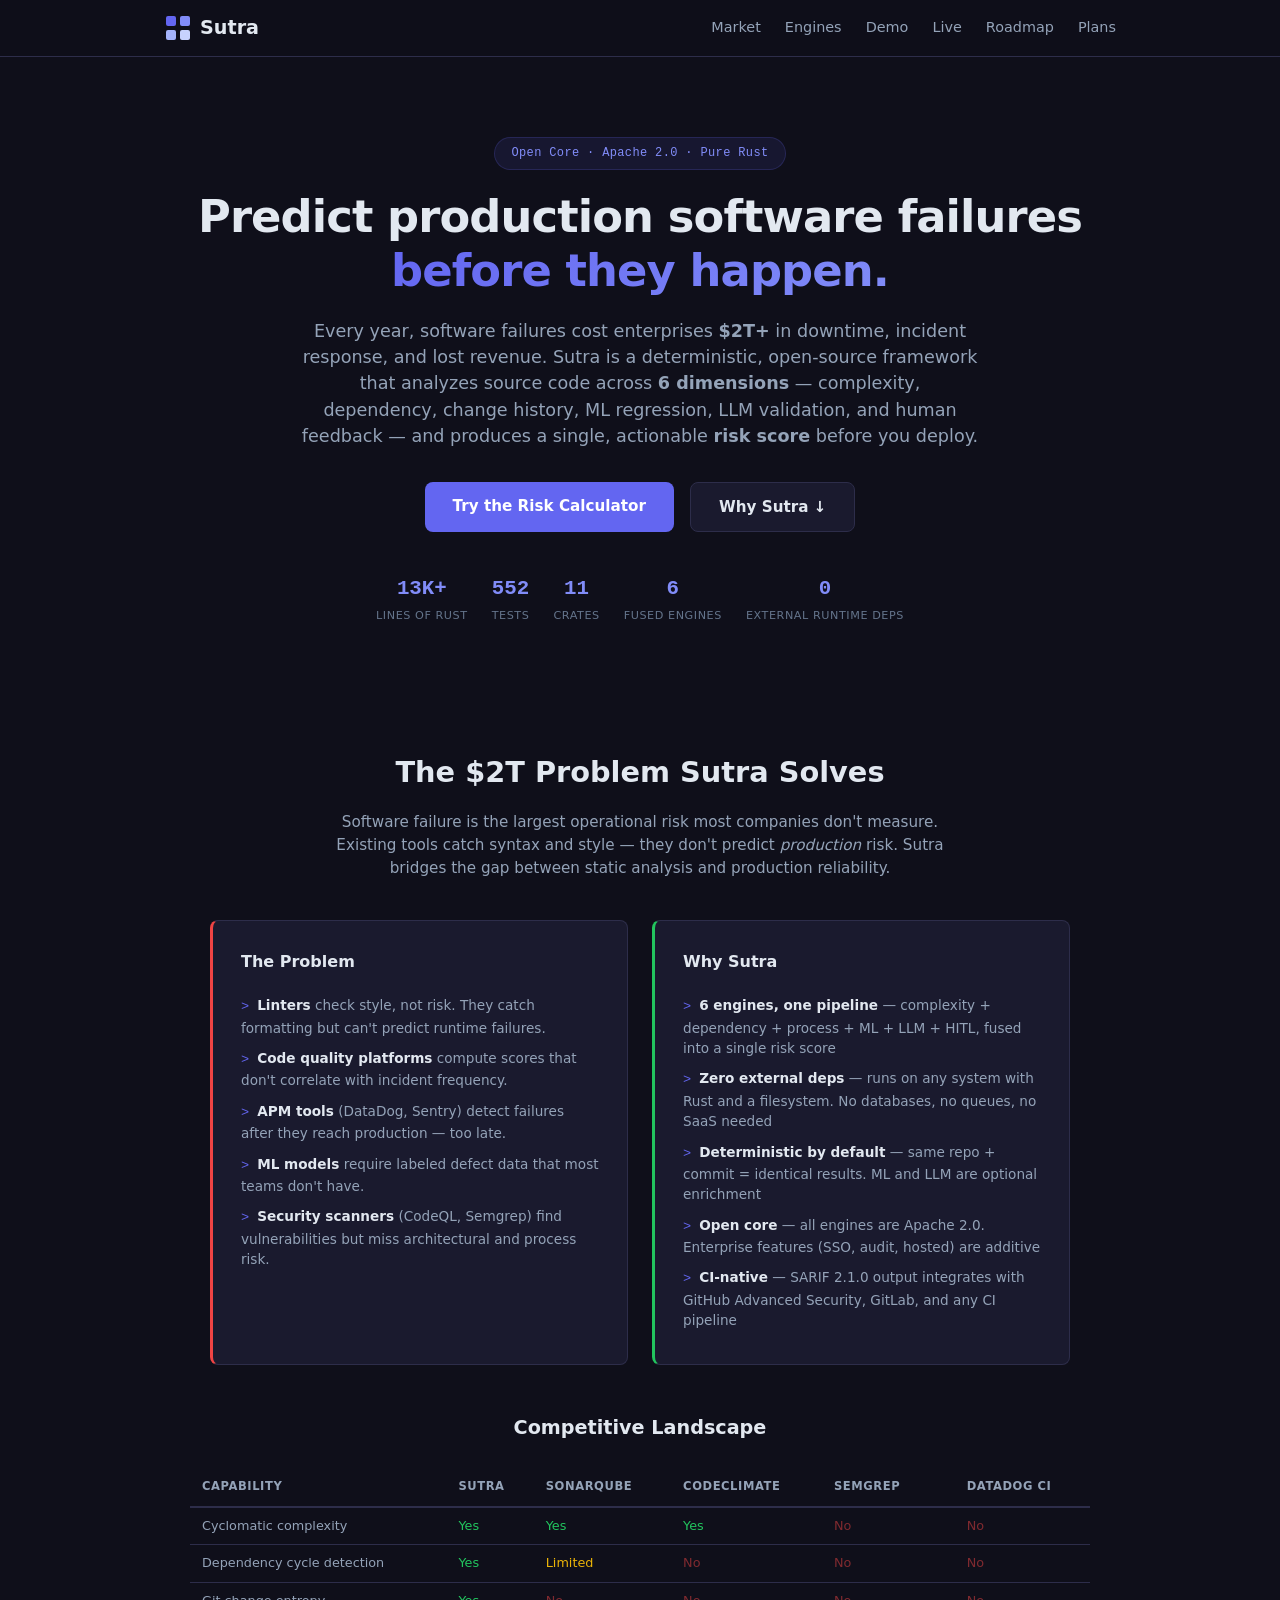
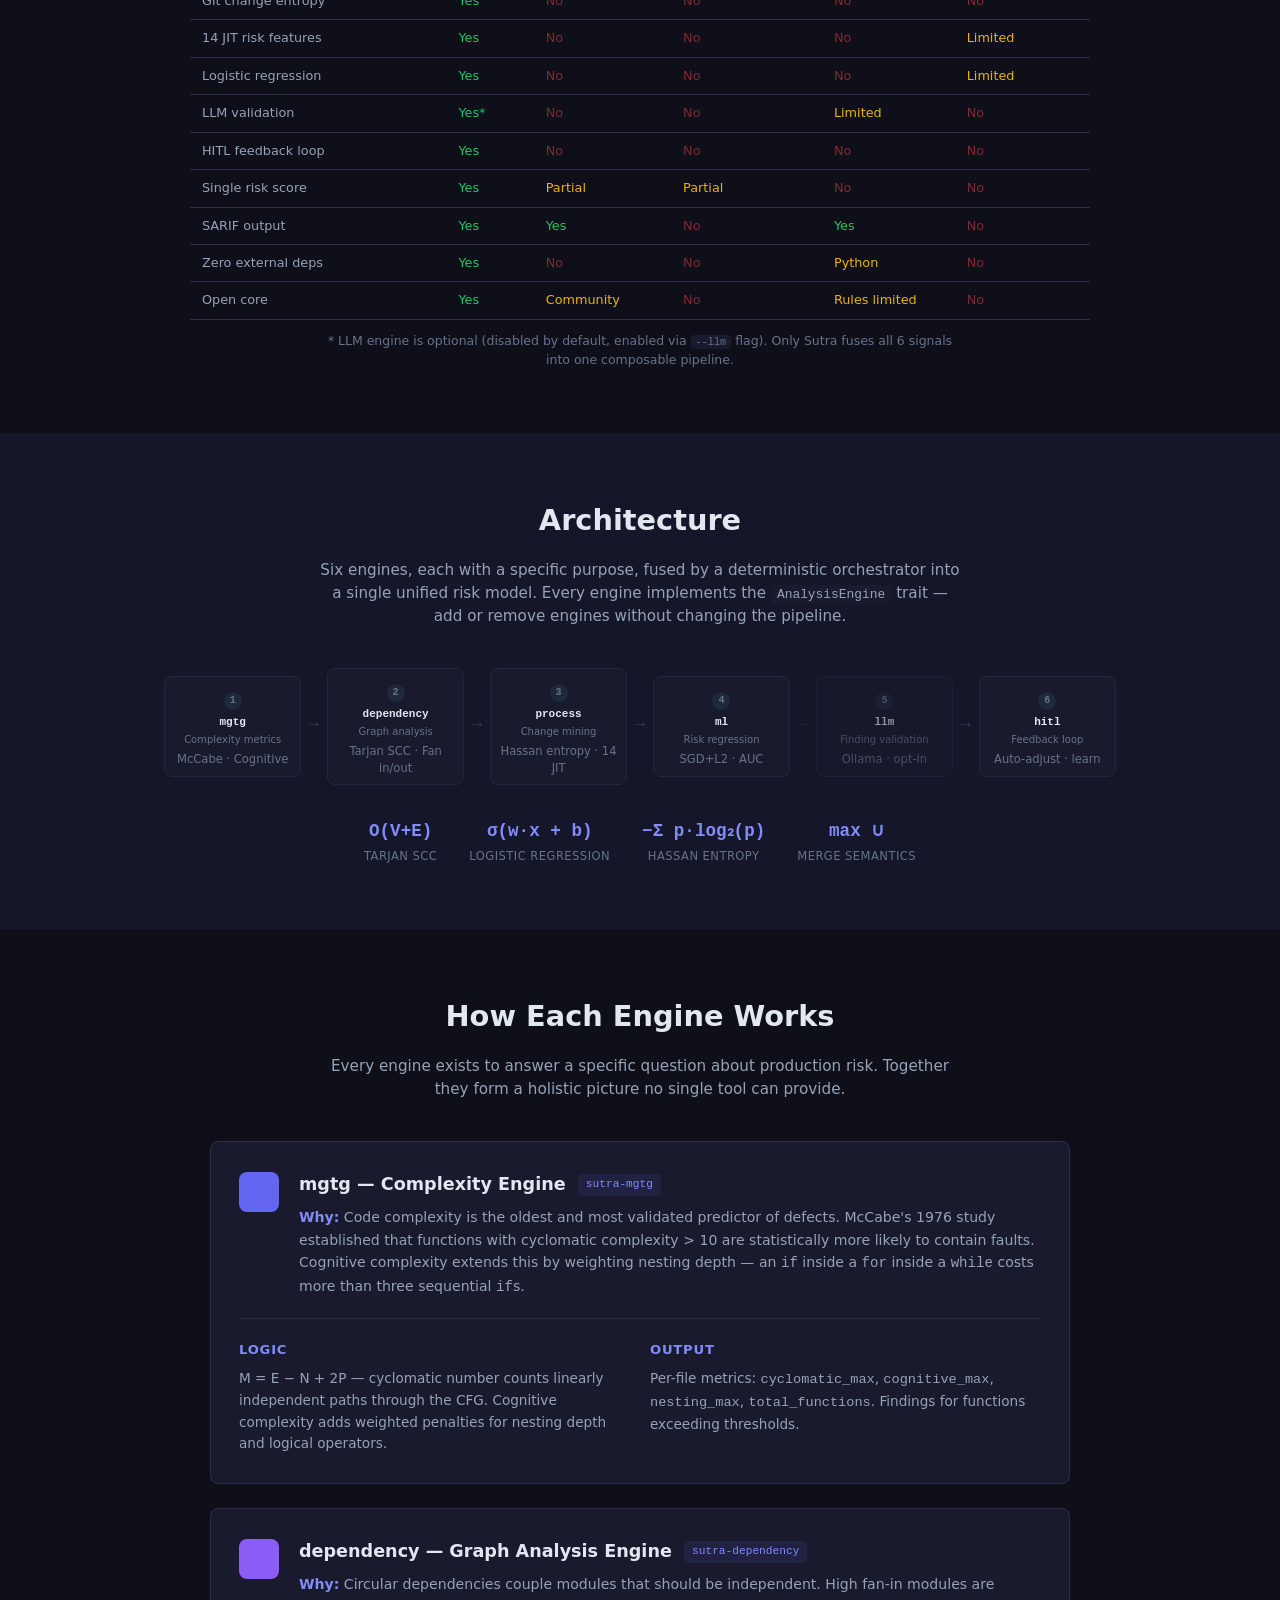
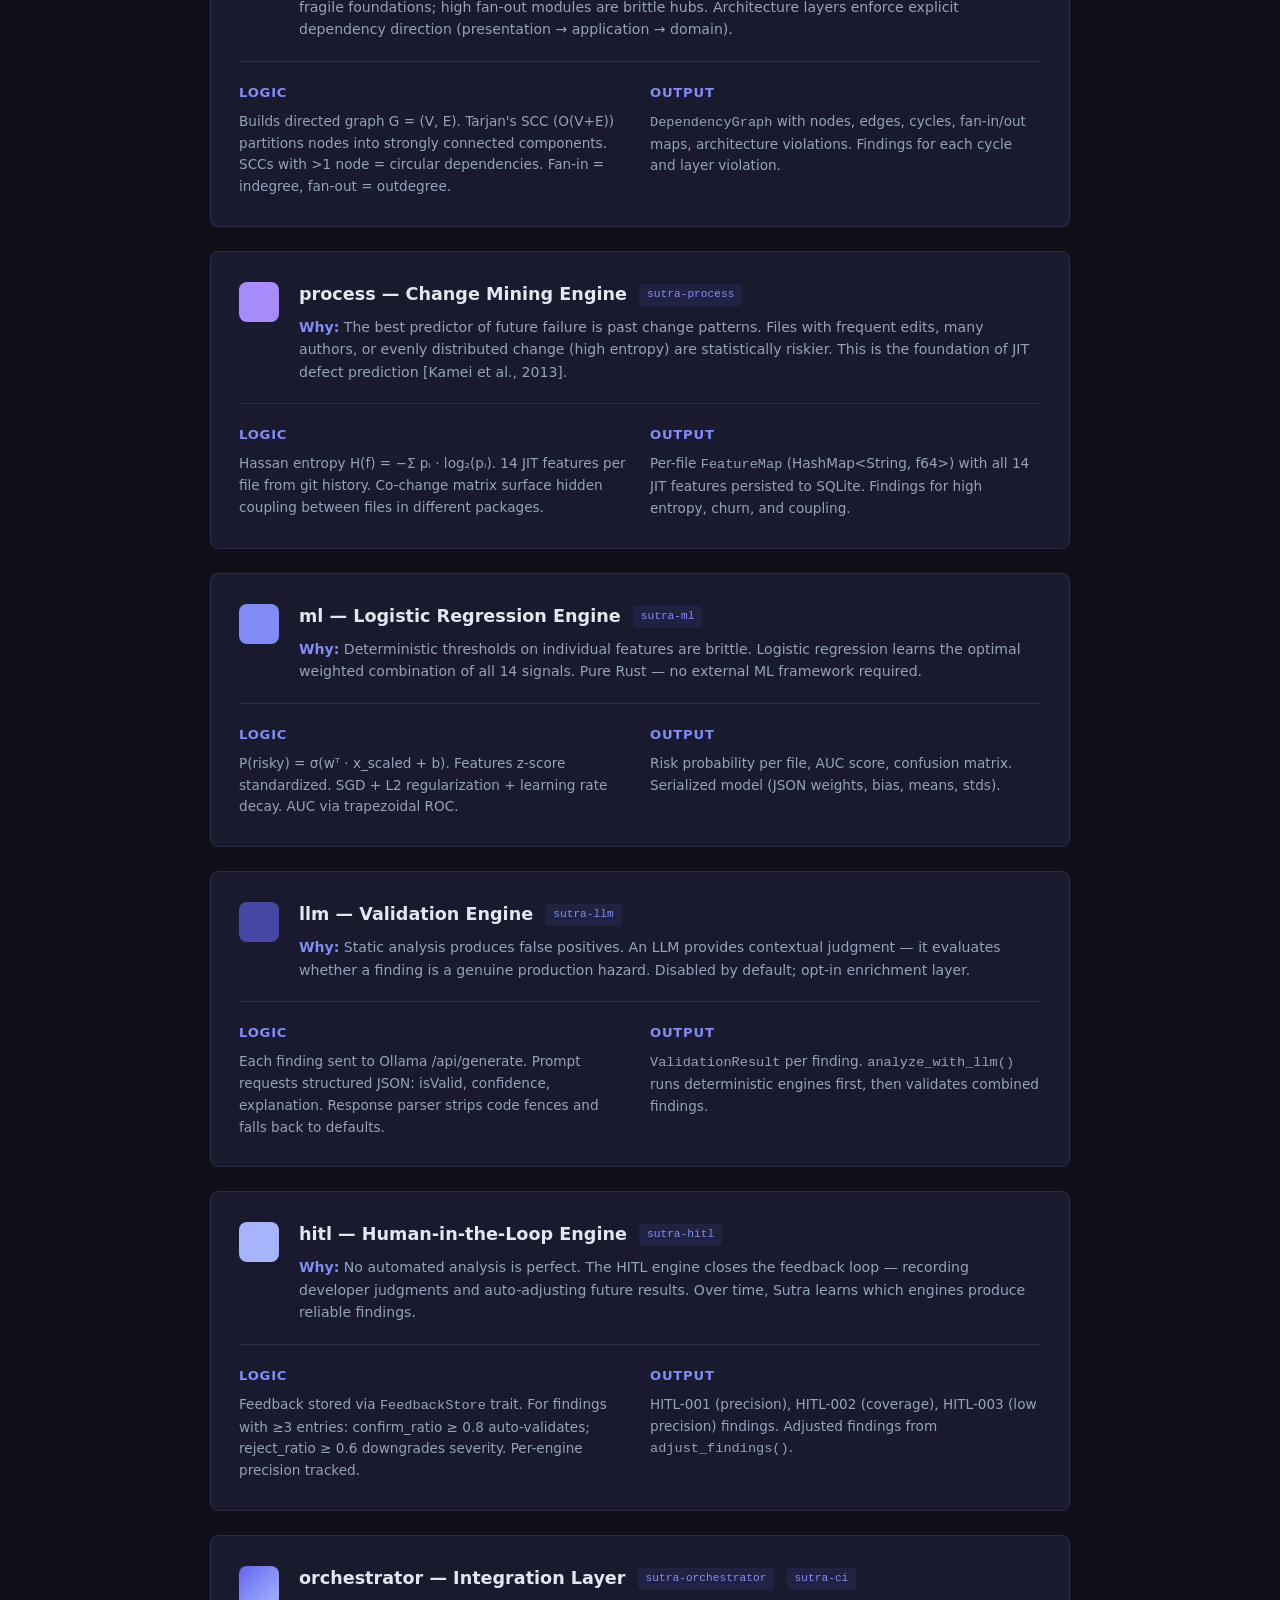
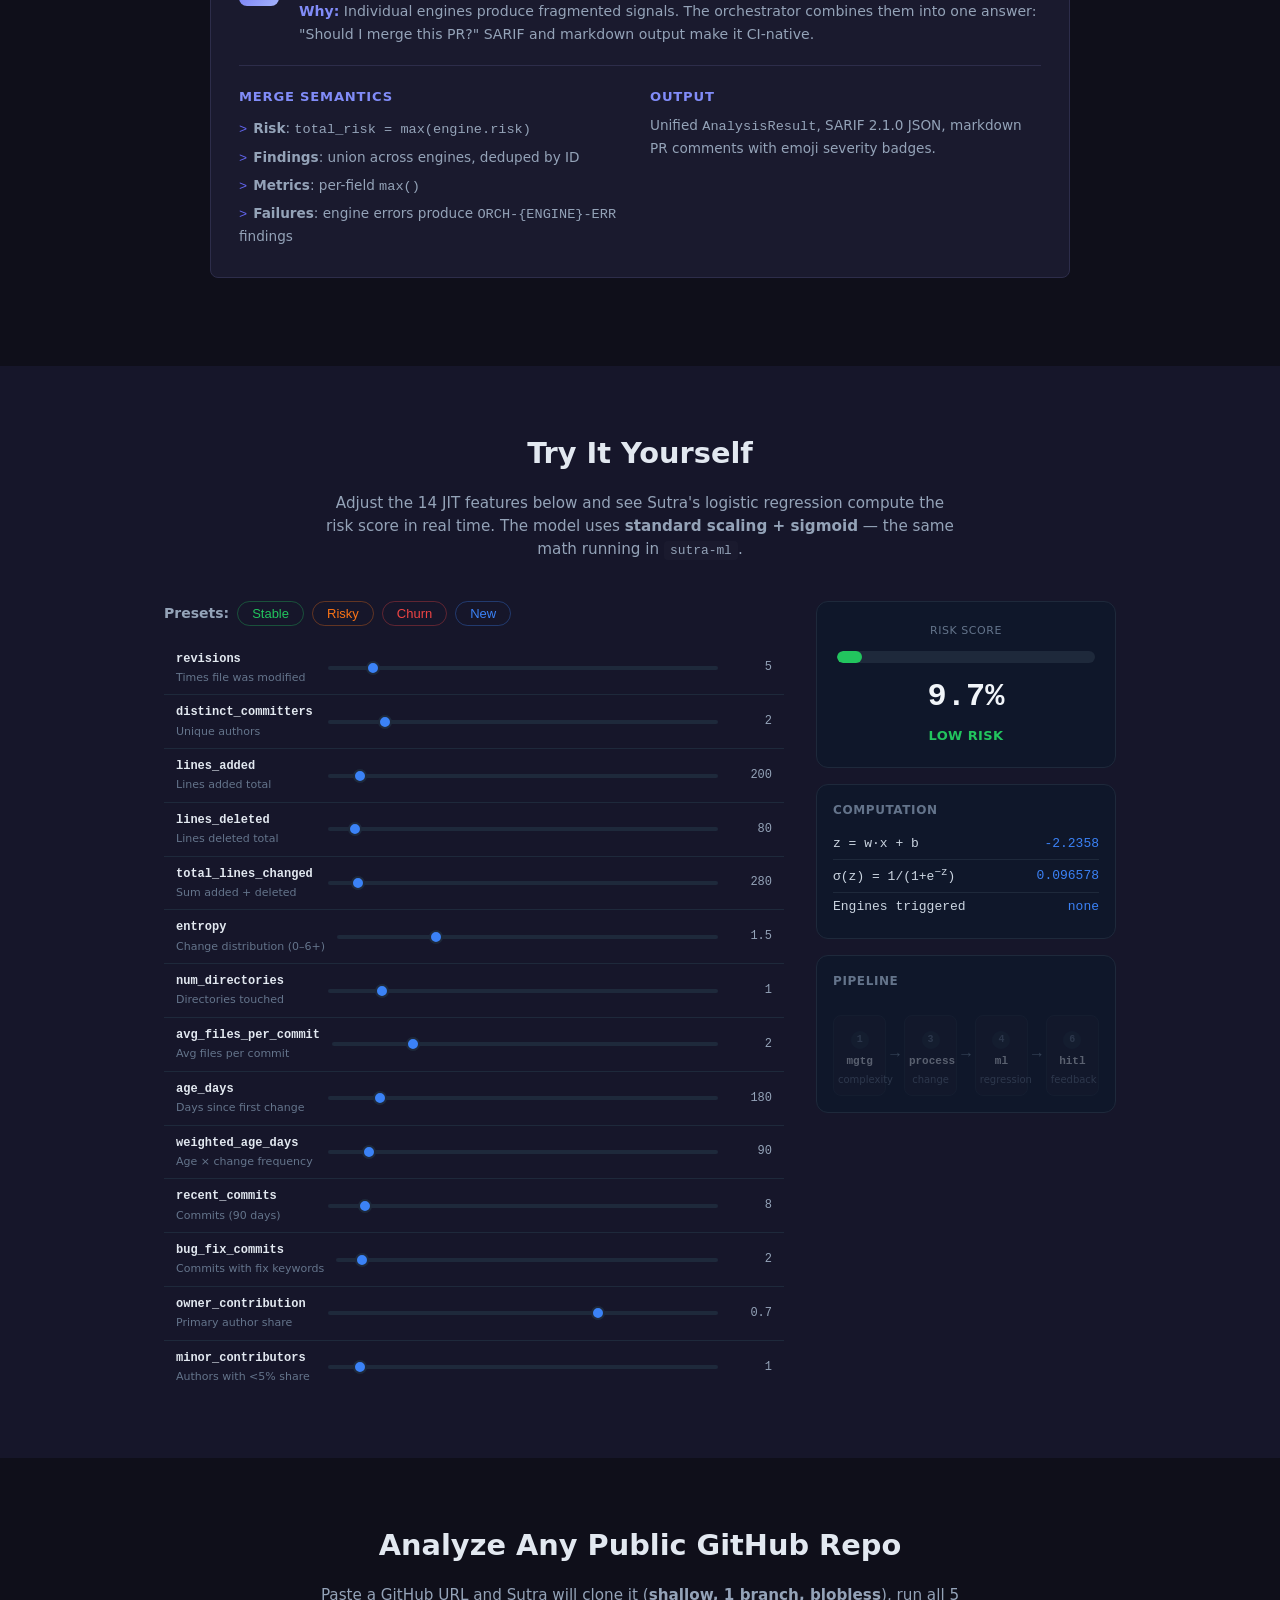
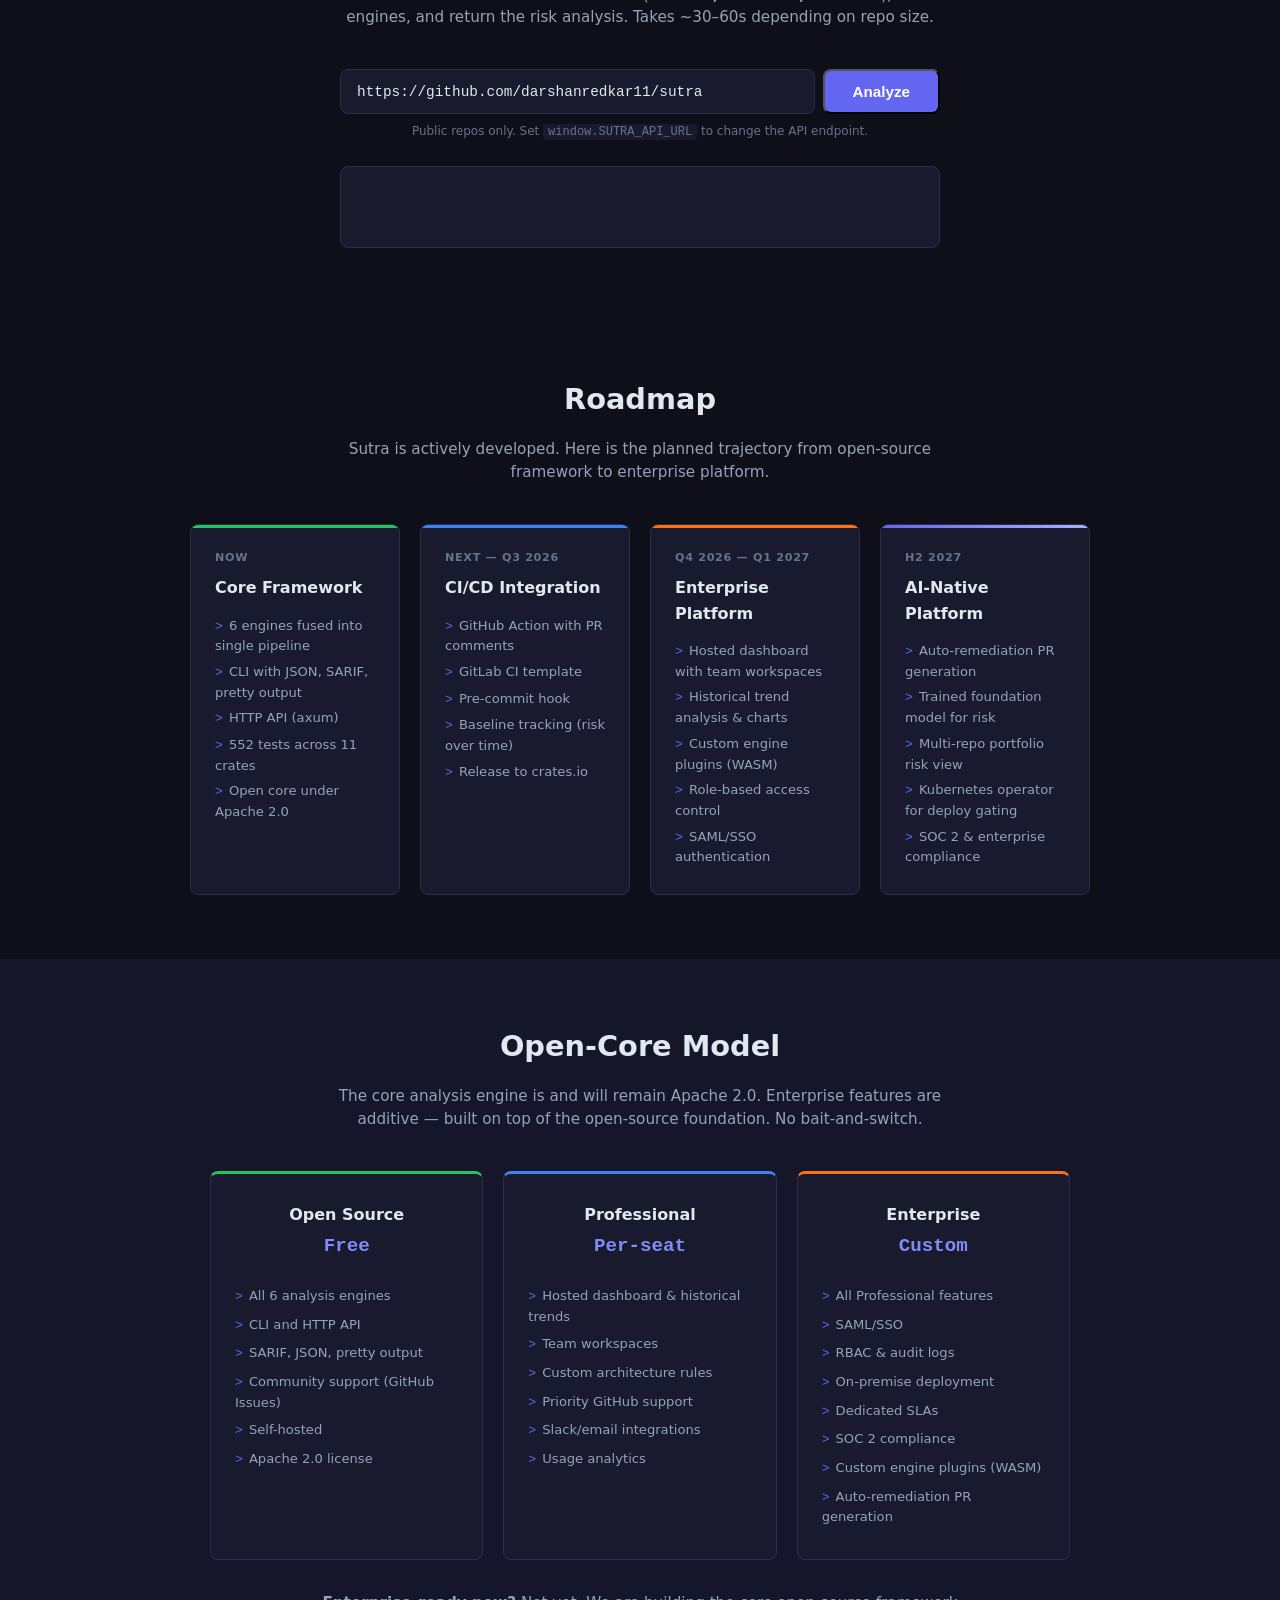
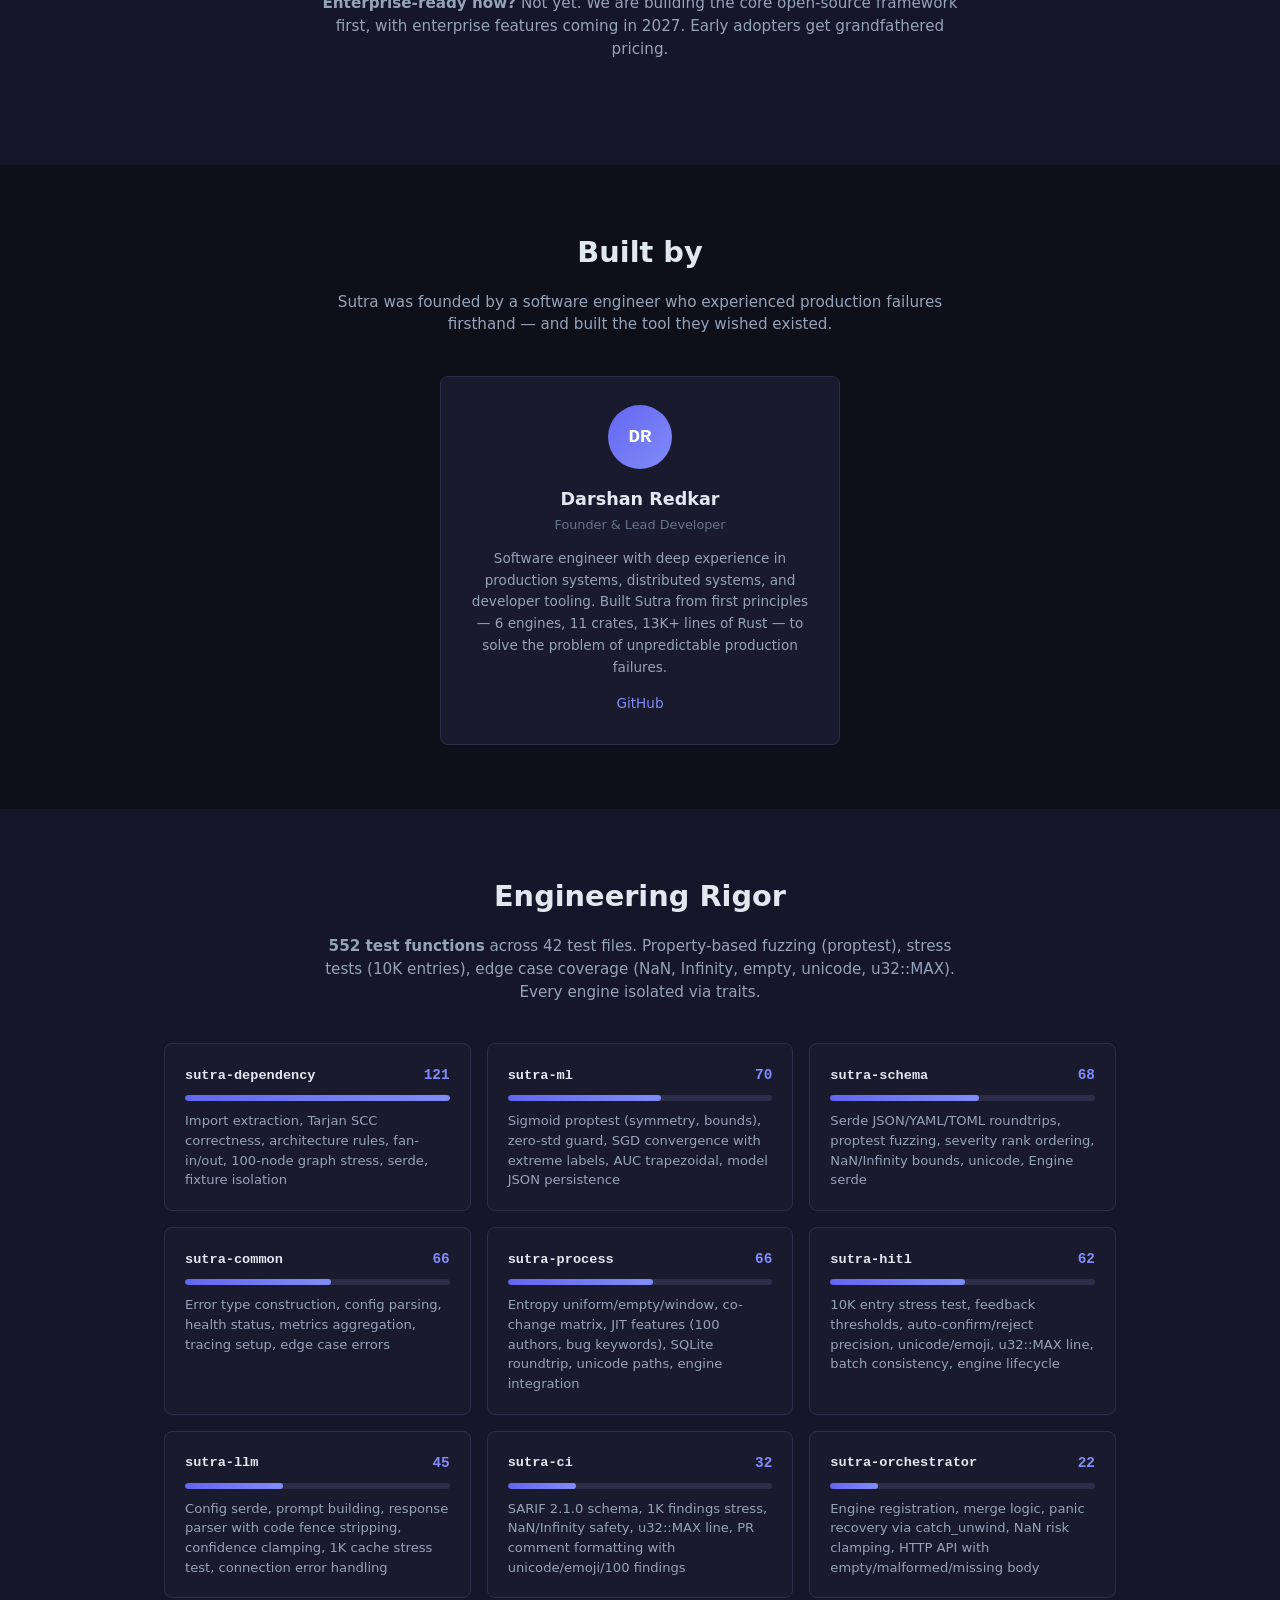
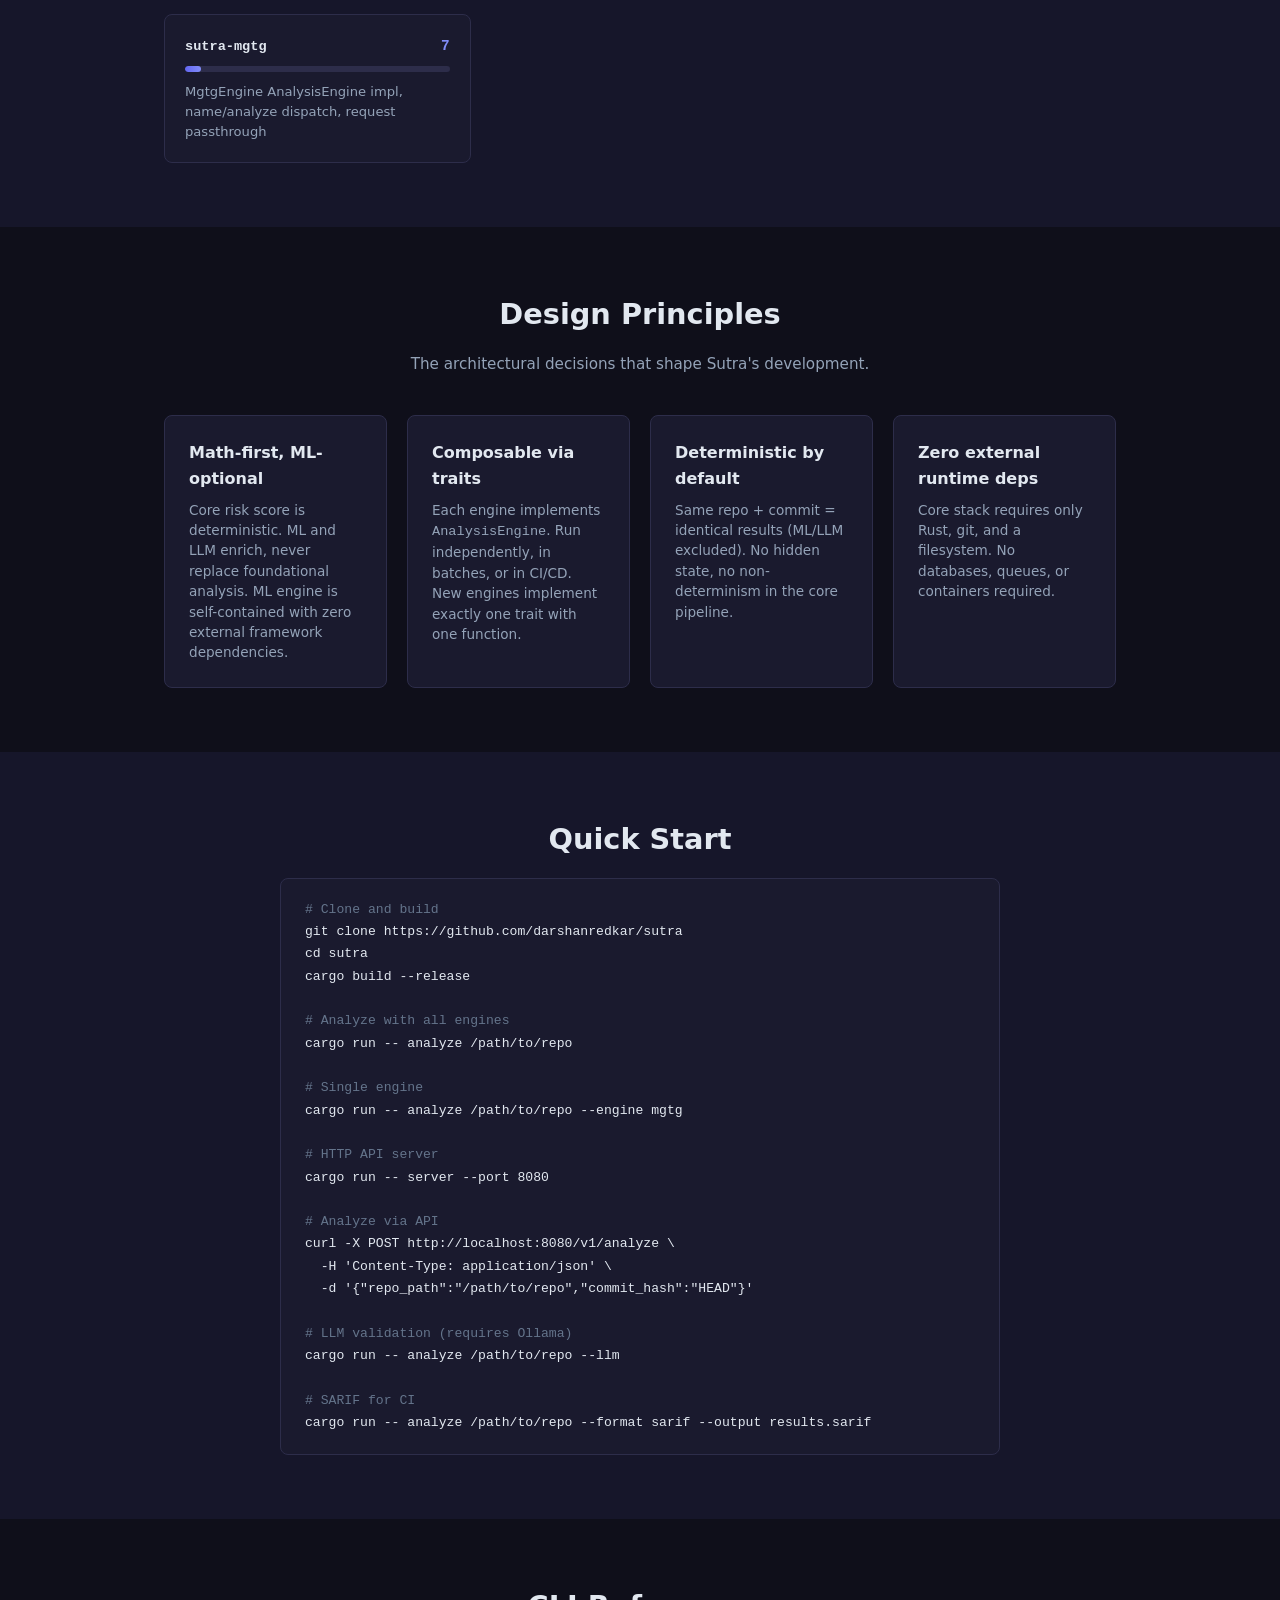
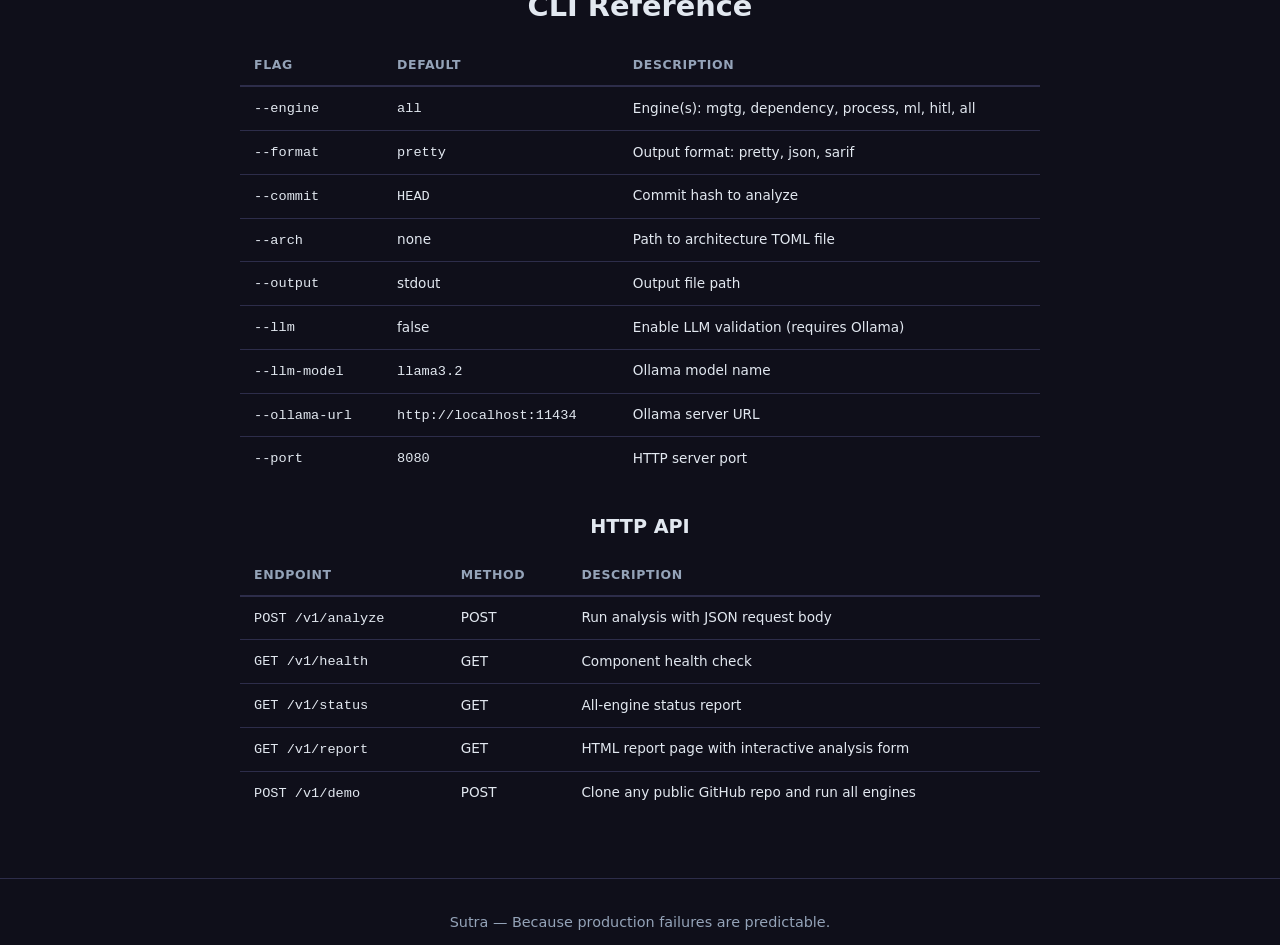
==== commit 60059af3: "Add /v1/report and /v1/demo to CLI reference on website" ====
--- a/website/index.html
+++ b/website/index.html
@@ -711,6 +711,8 @@
 <tr><td><code>POST /v1/analyze</code></td><td>POST</td><td>Run analysis with JSON request body</td></tr>
 <tr><td><code>GET /v1/health</code></td><td>GET</td><td>Component health check</td></tr>
 <tr><td><code>GET /v1/status</code></td><td>GET</td><td>All-engine status report</td></tr>
+<tr><td><code>GET /v1/report</code></td><td>GET</td><td>HTML report page with interactive analysis form</td></tr>
+<tr><td><code>POST /v1/demo</code></td><td>POST</td><td>Clone any public GitHub repo and run all engines</td></tr>
 </tbody>
 </table>
 </div>
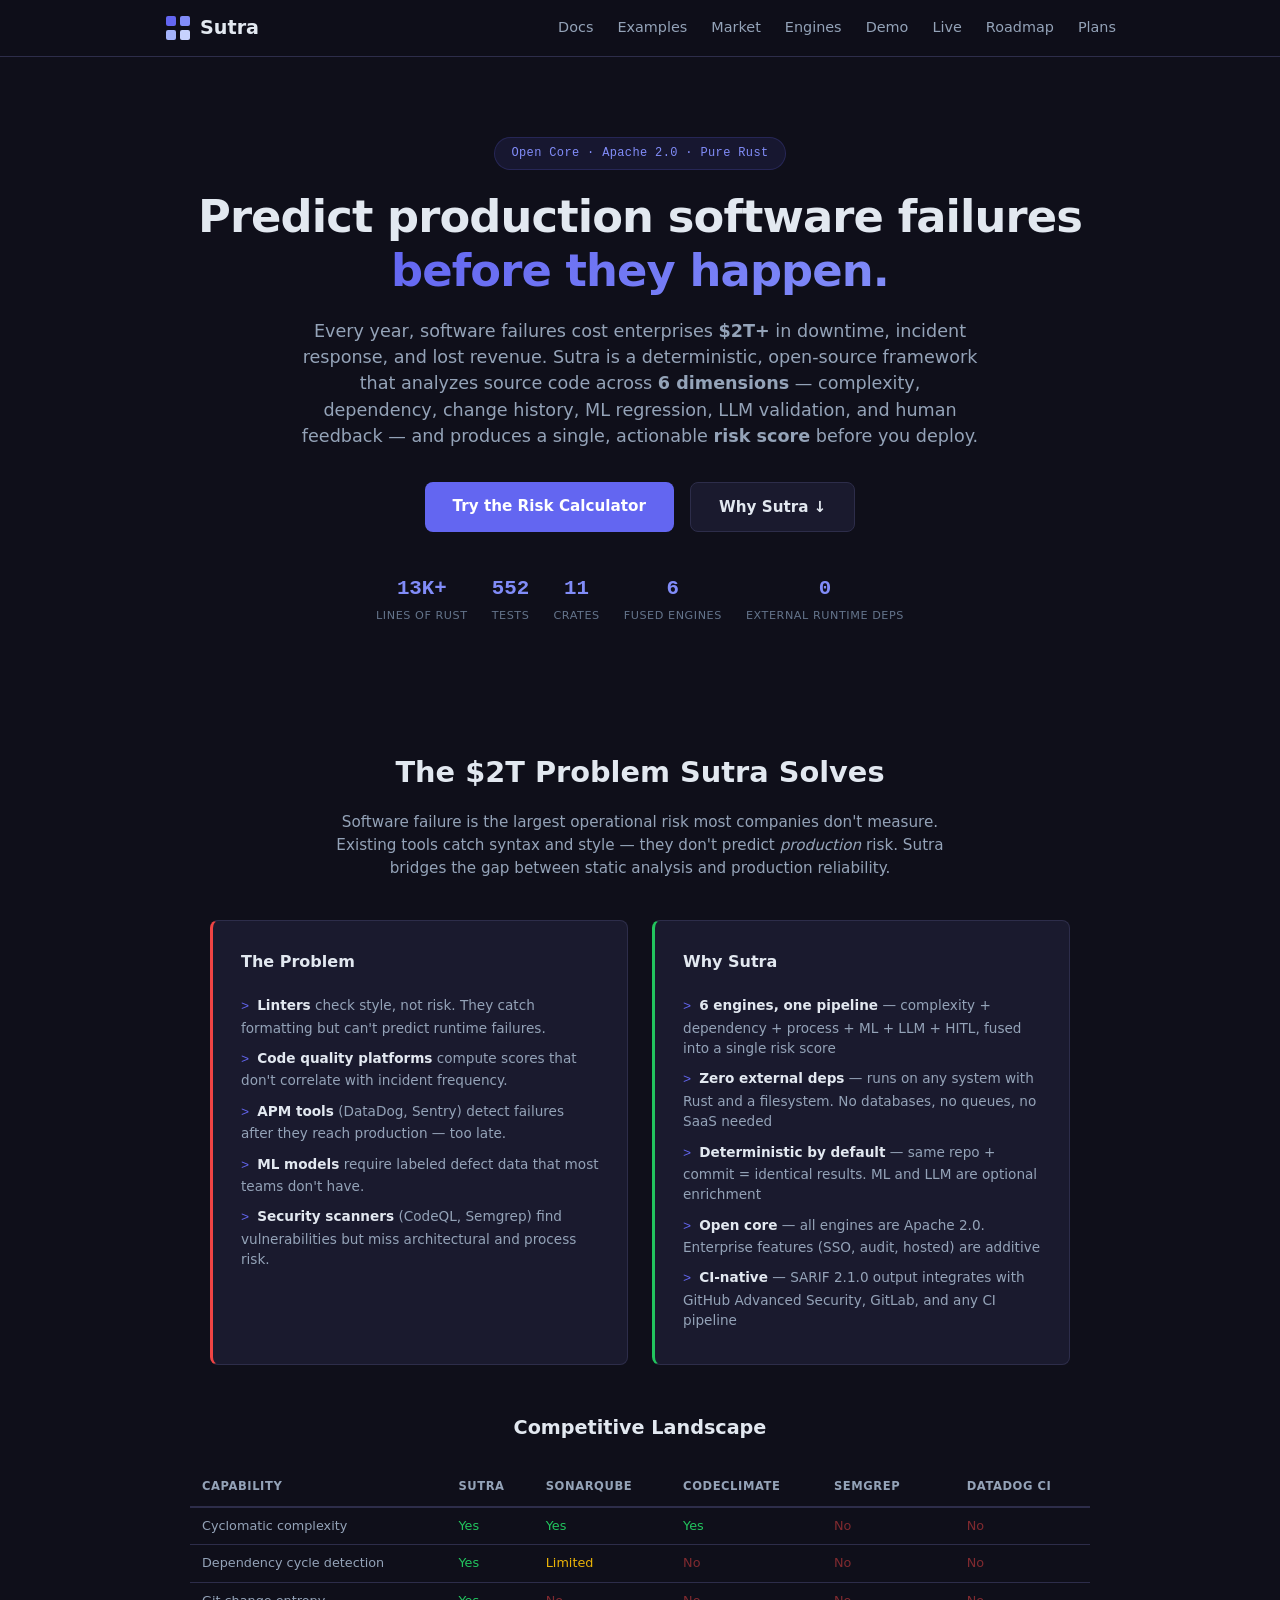
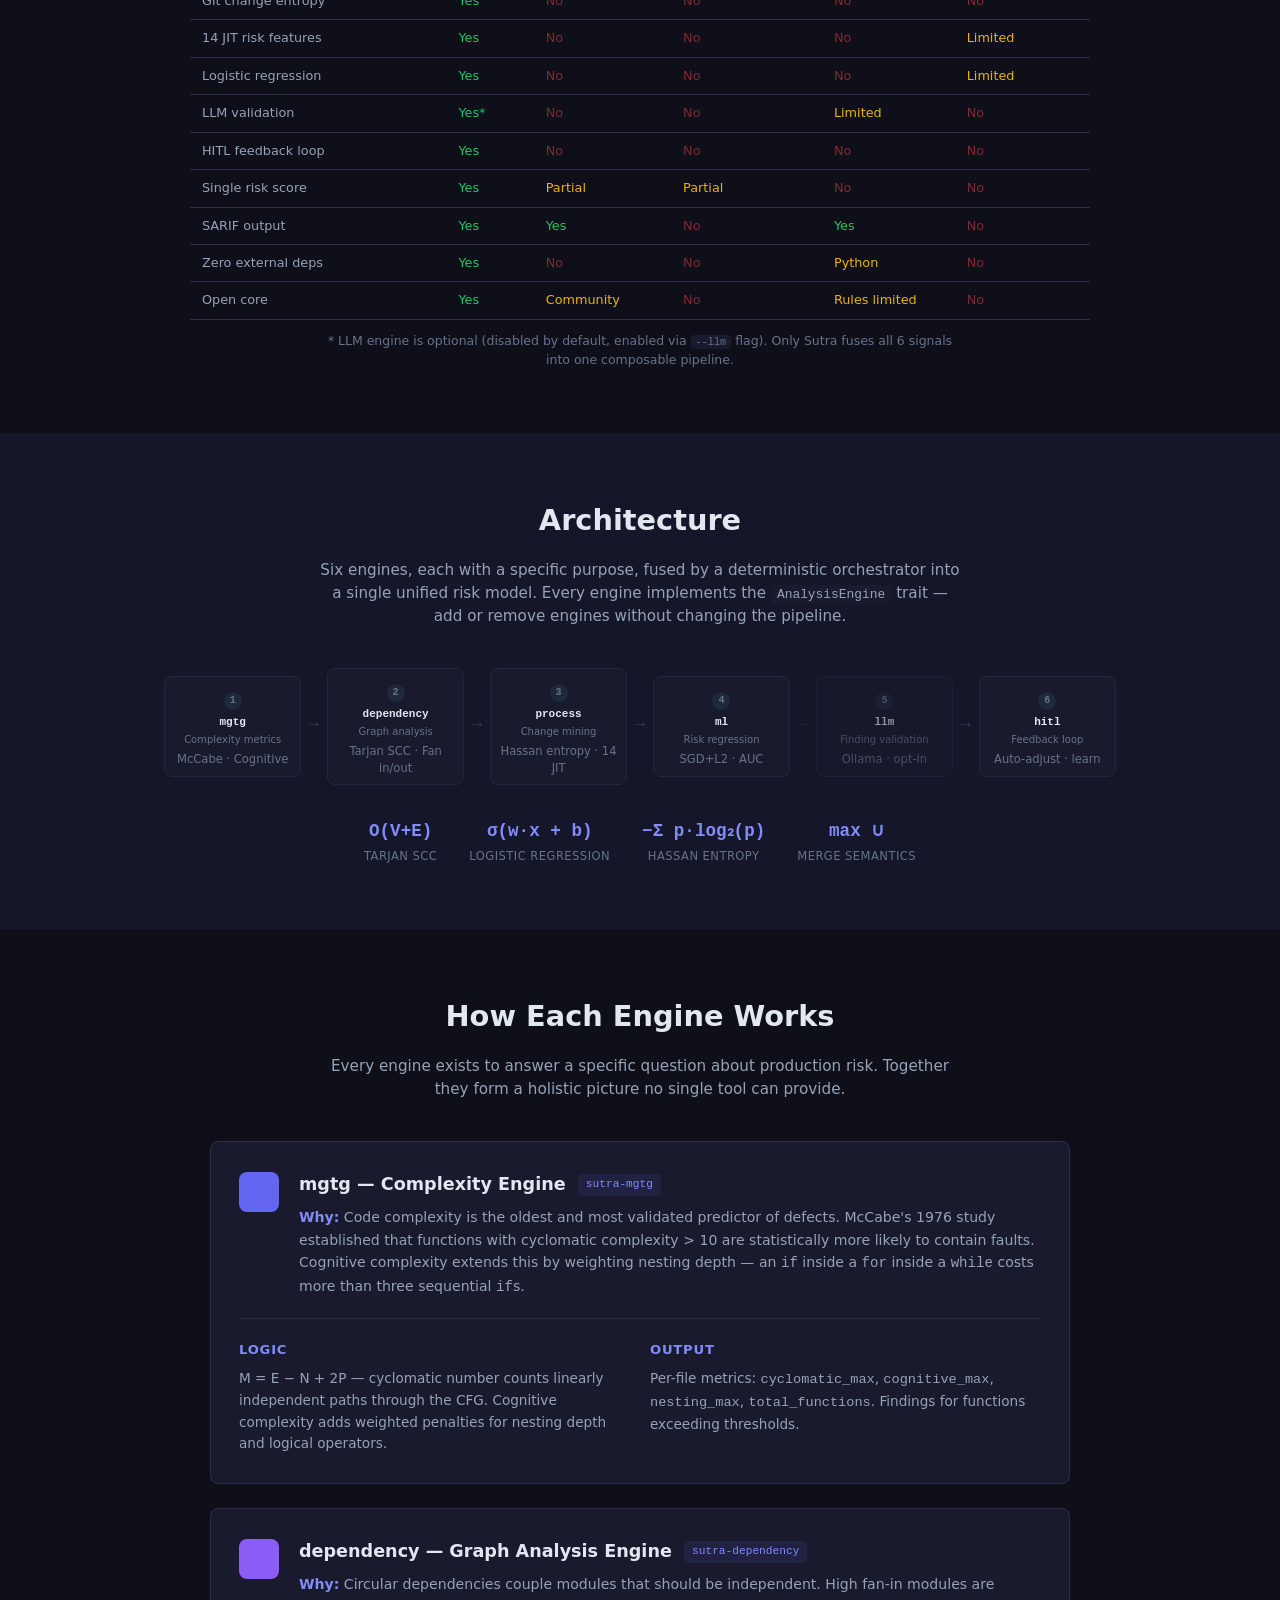
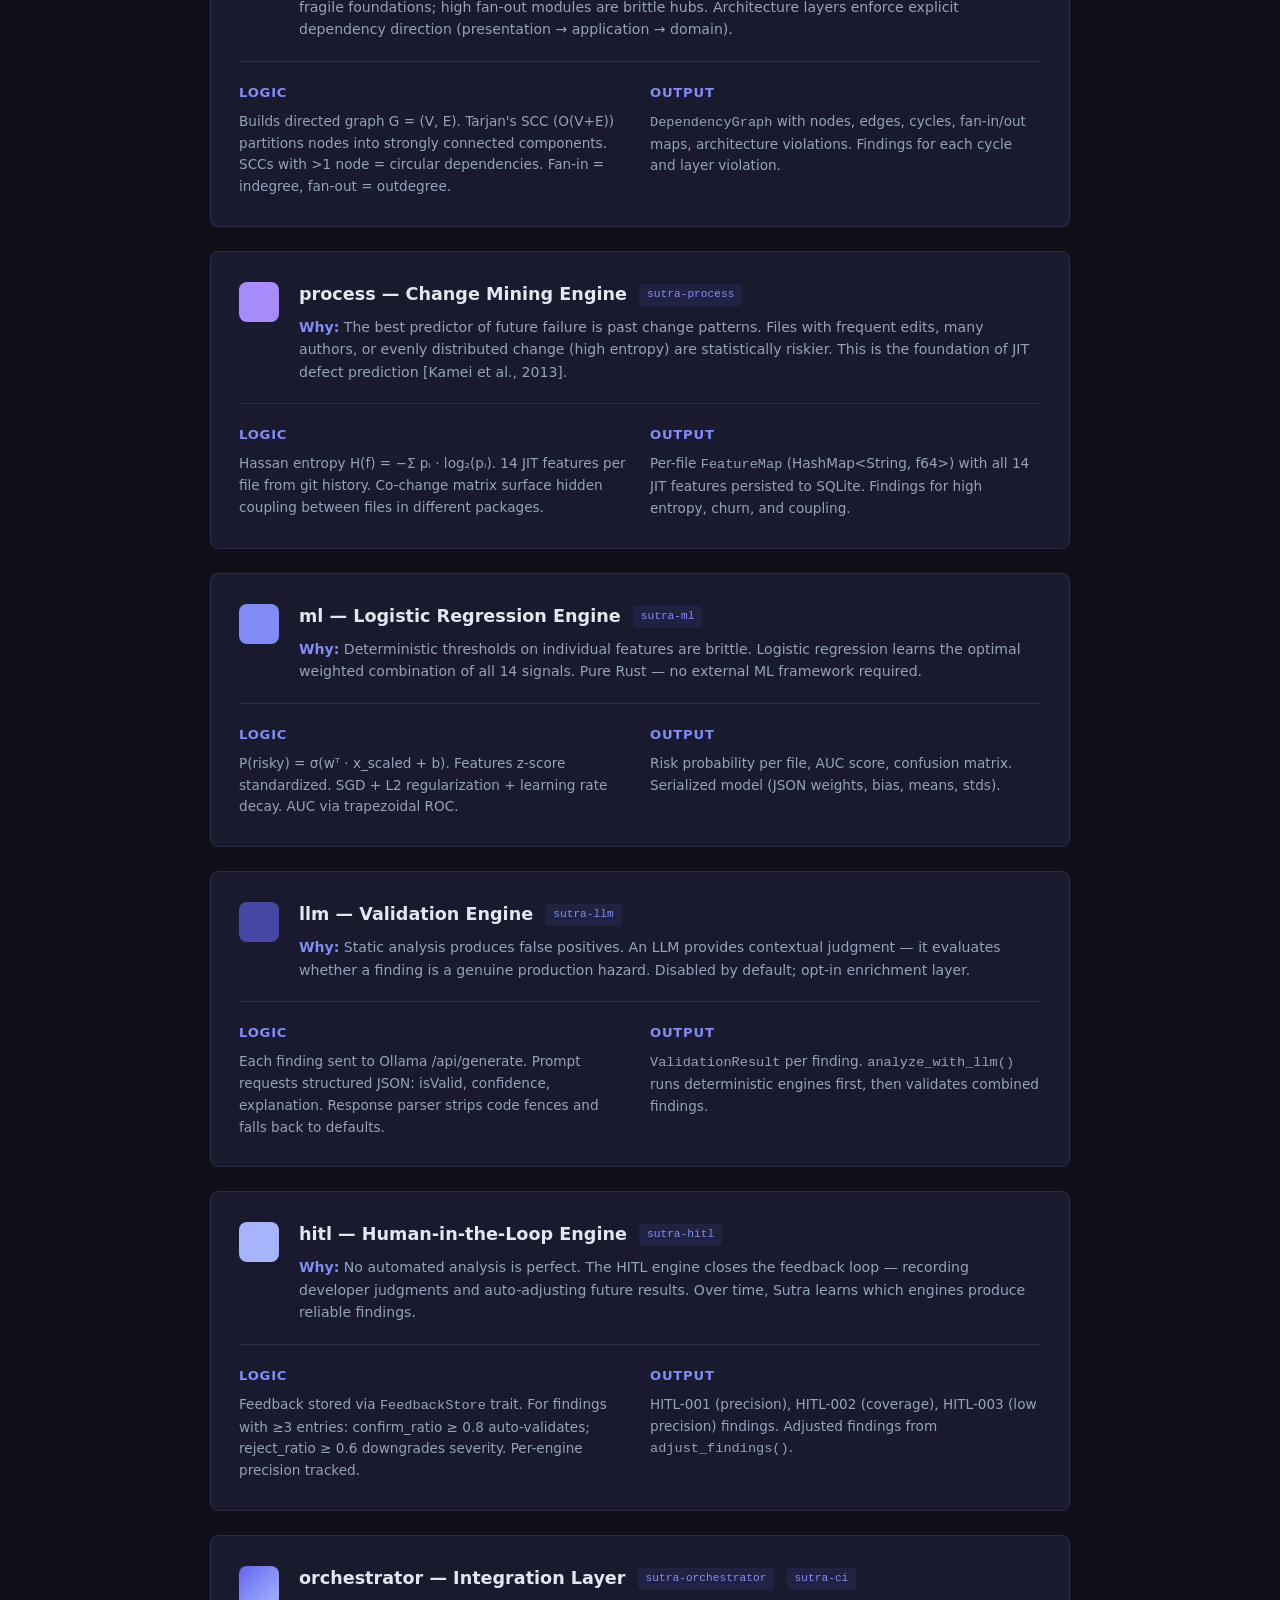
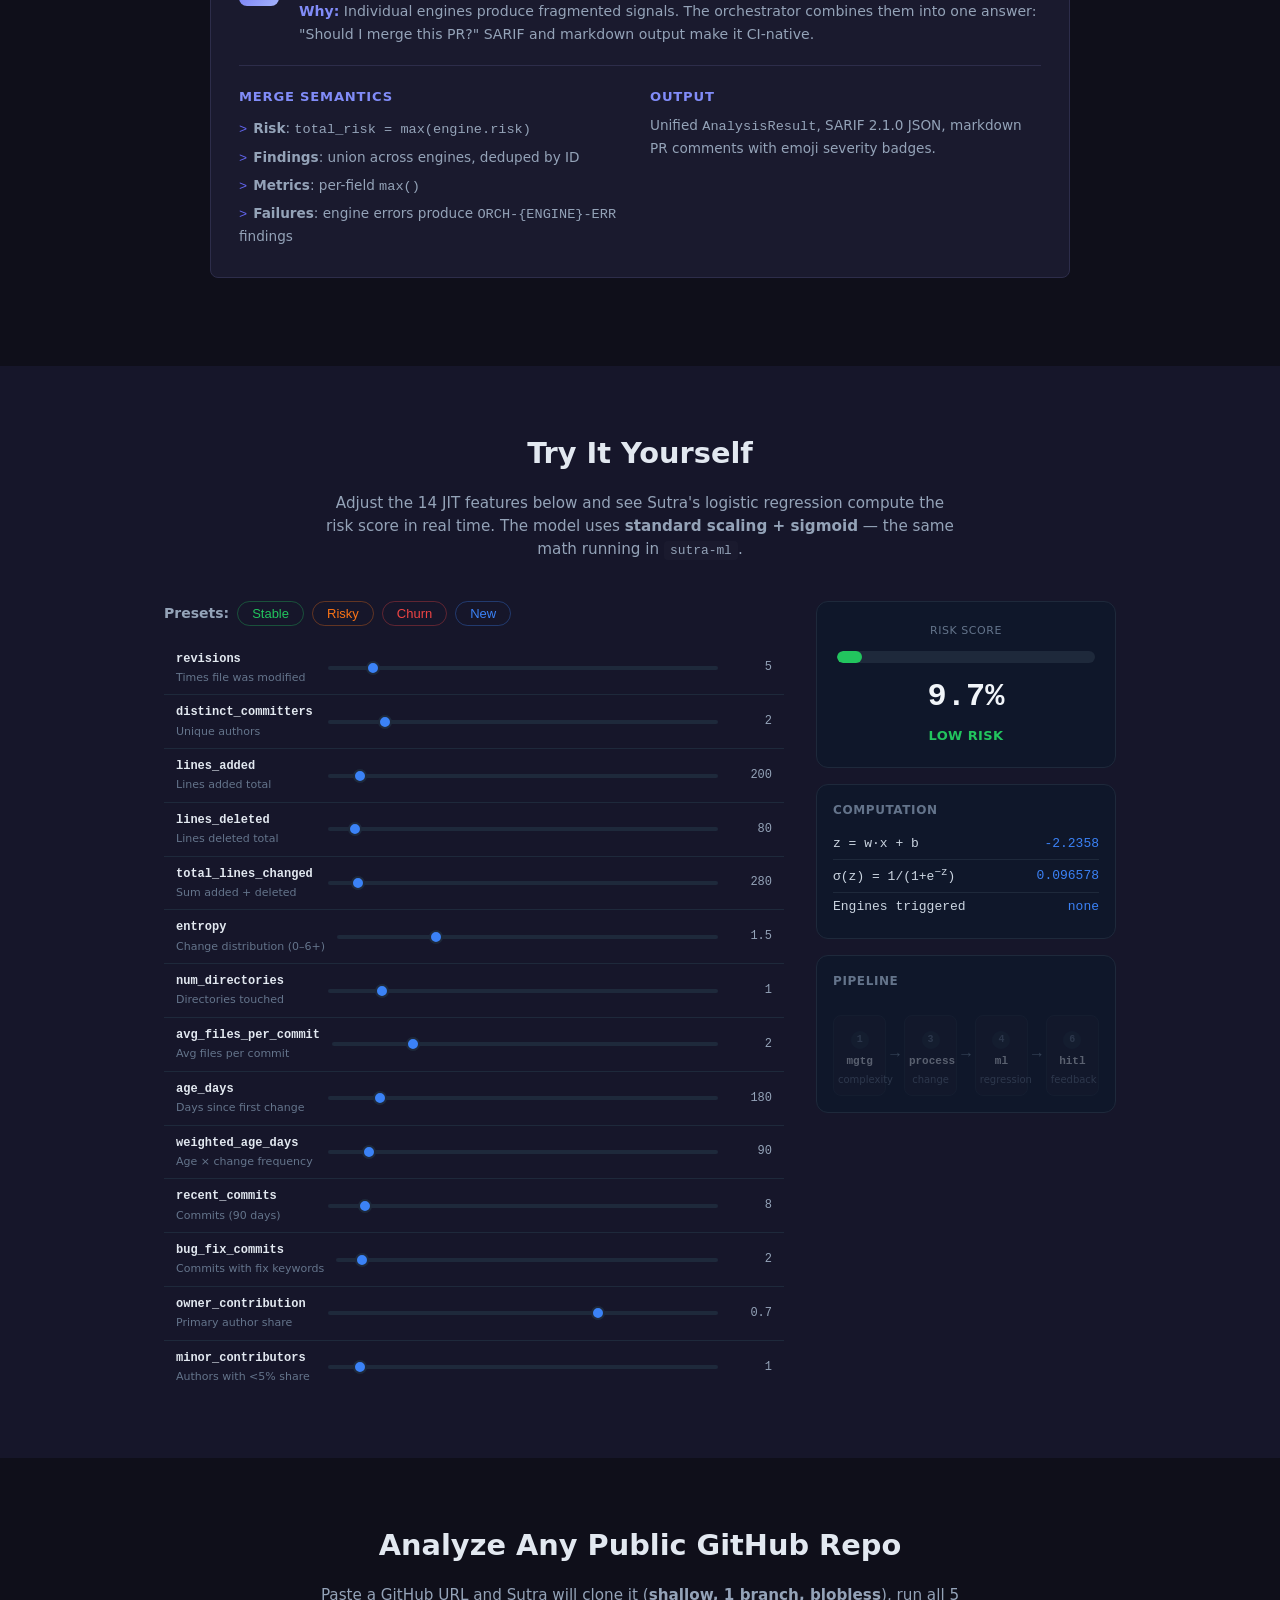
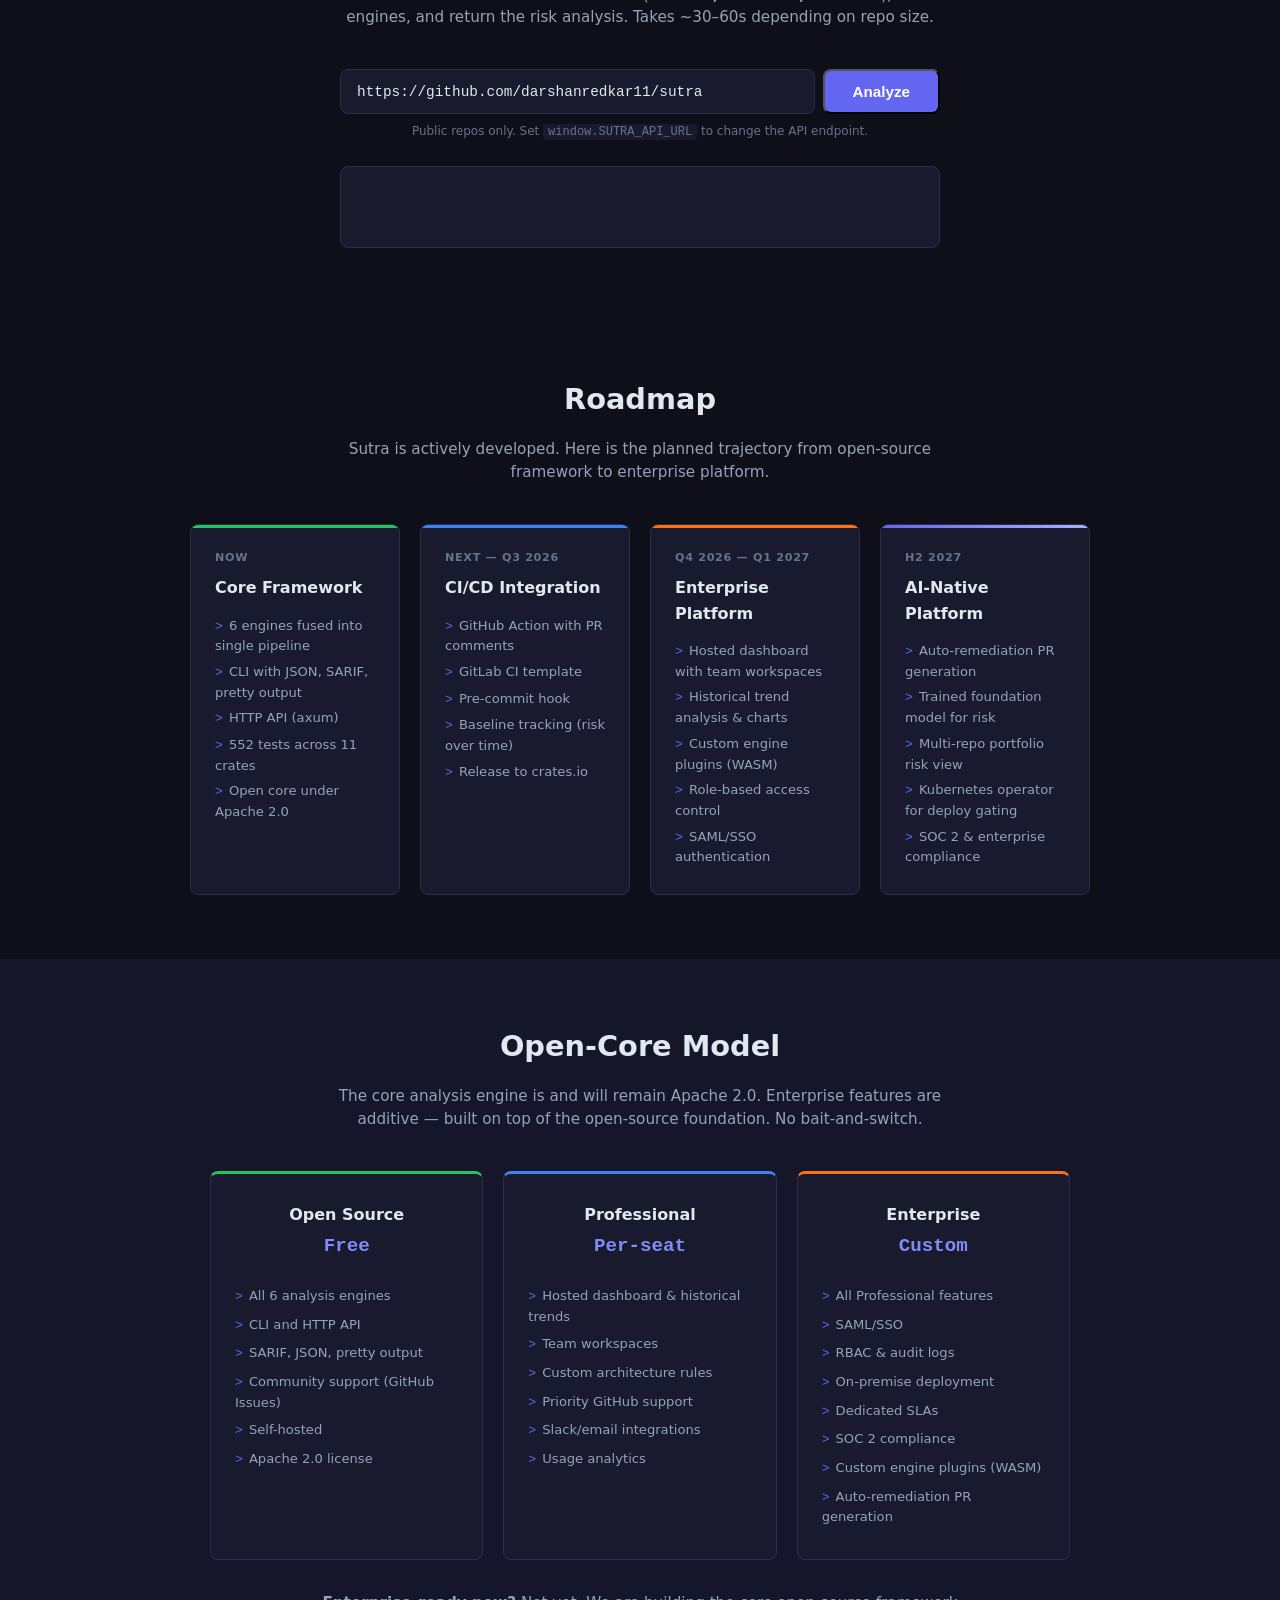
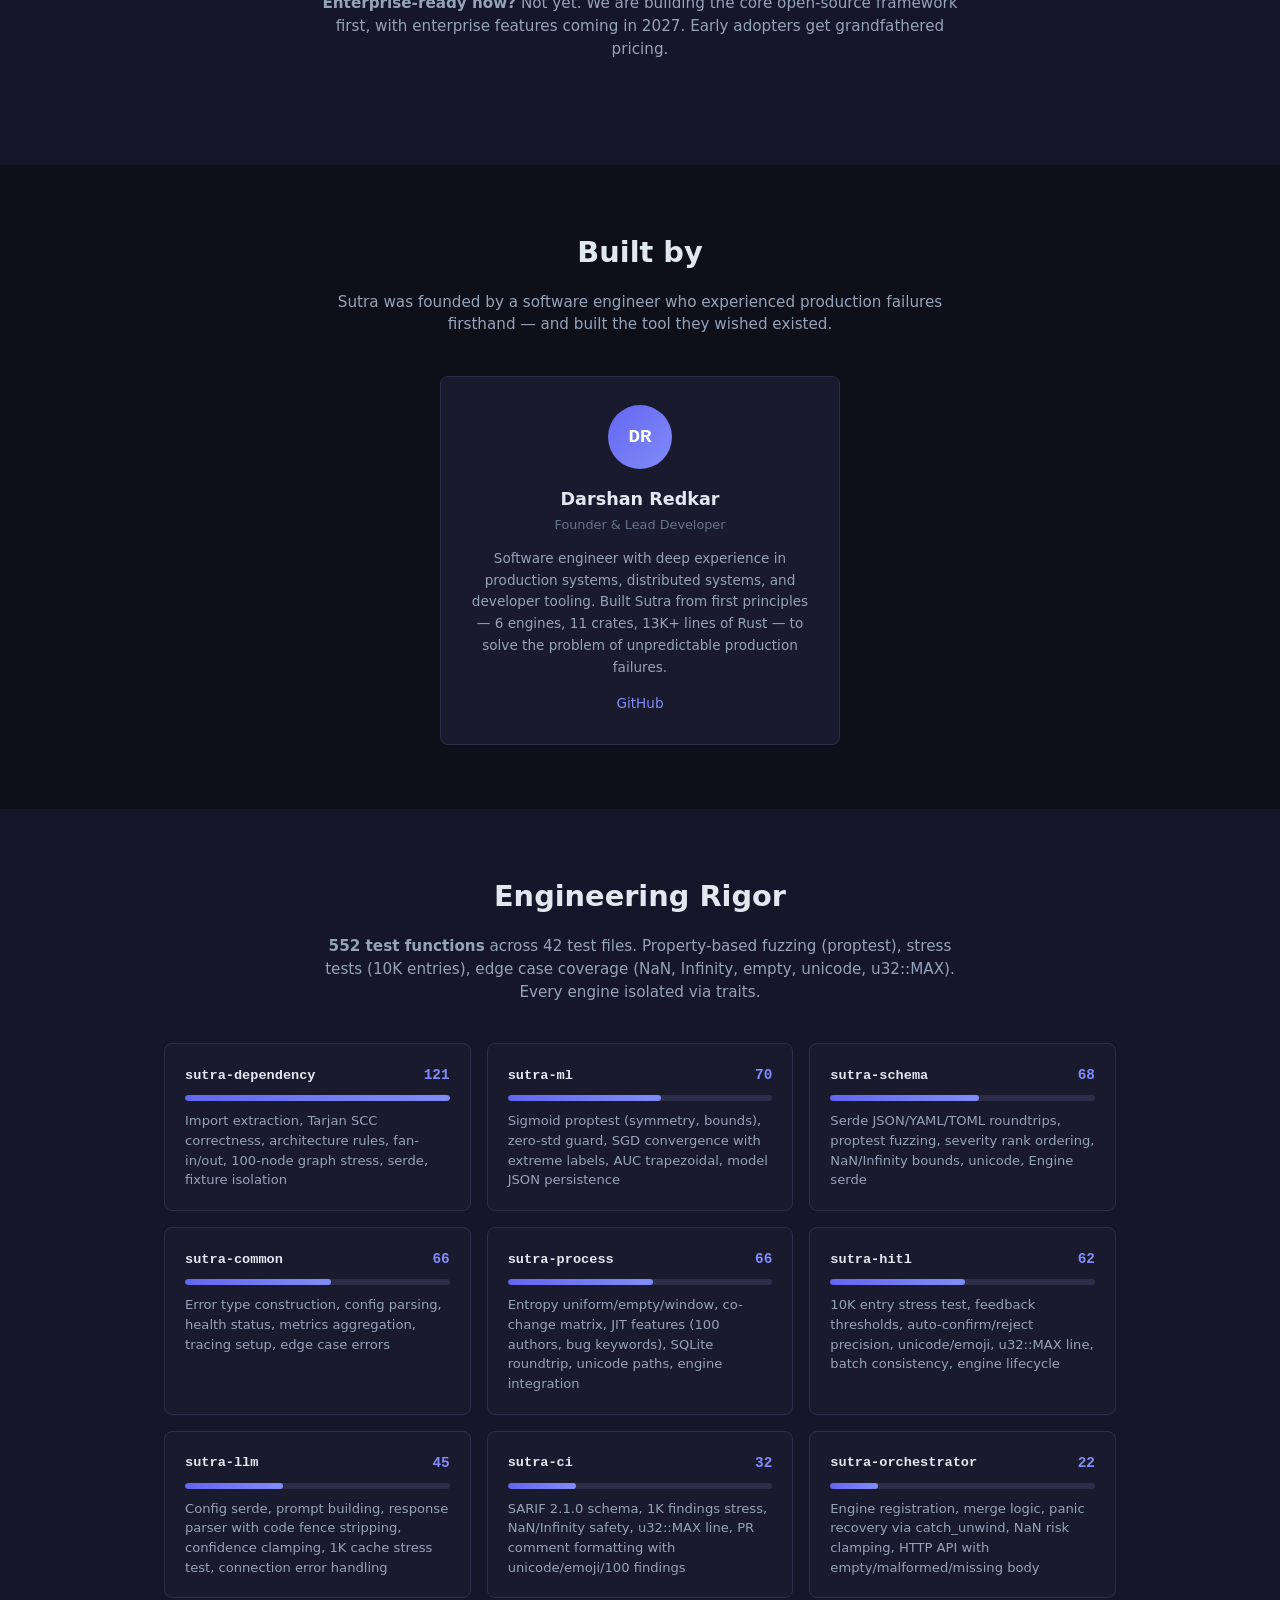
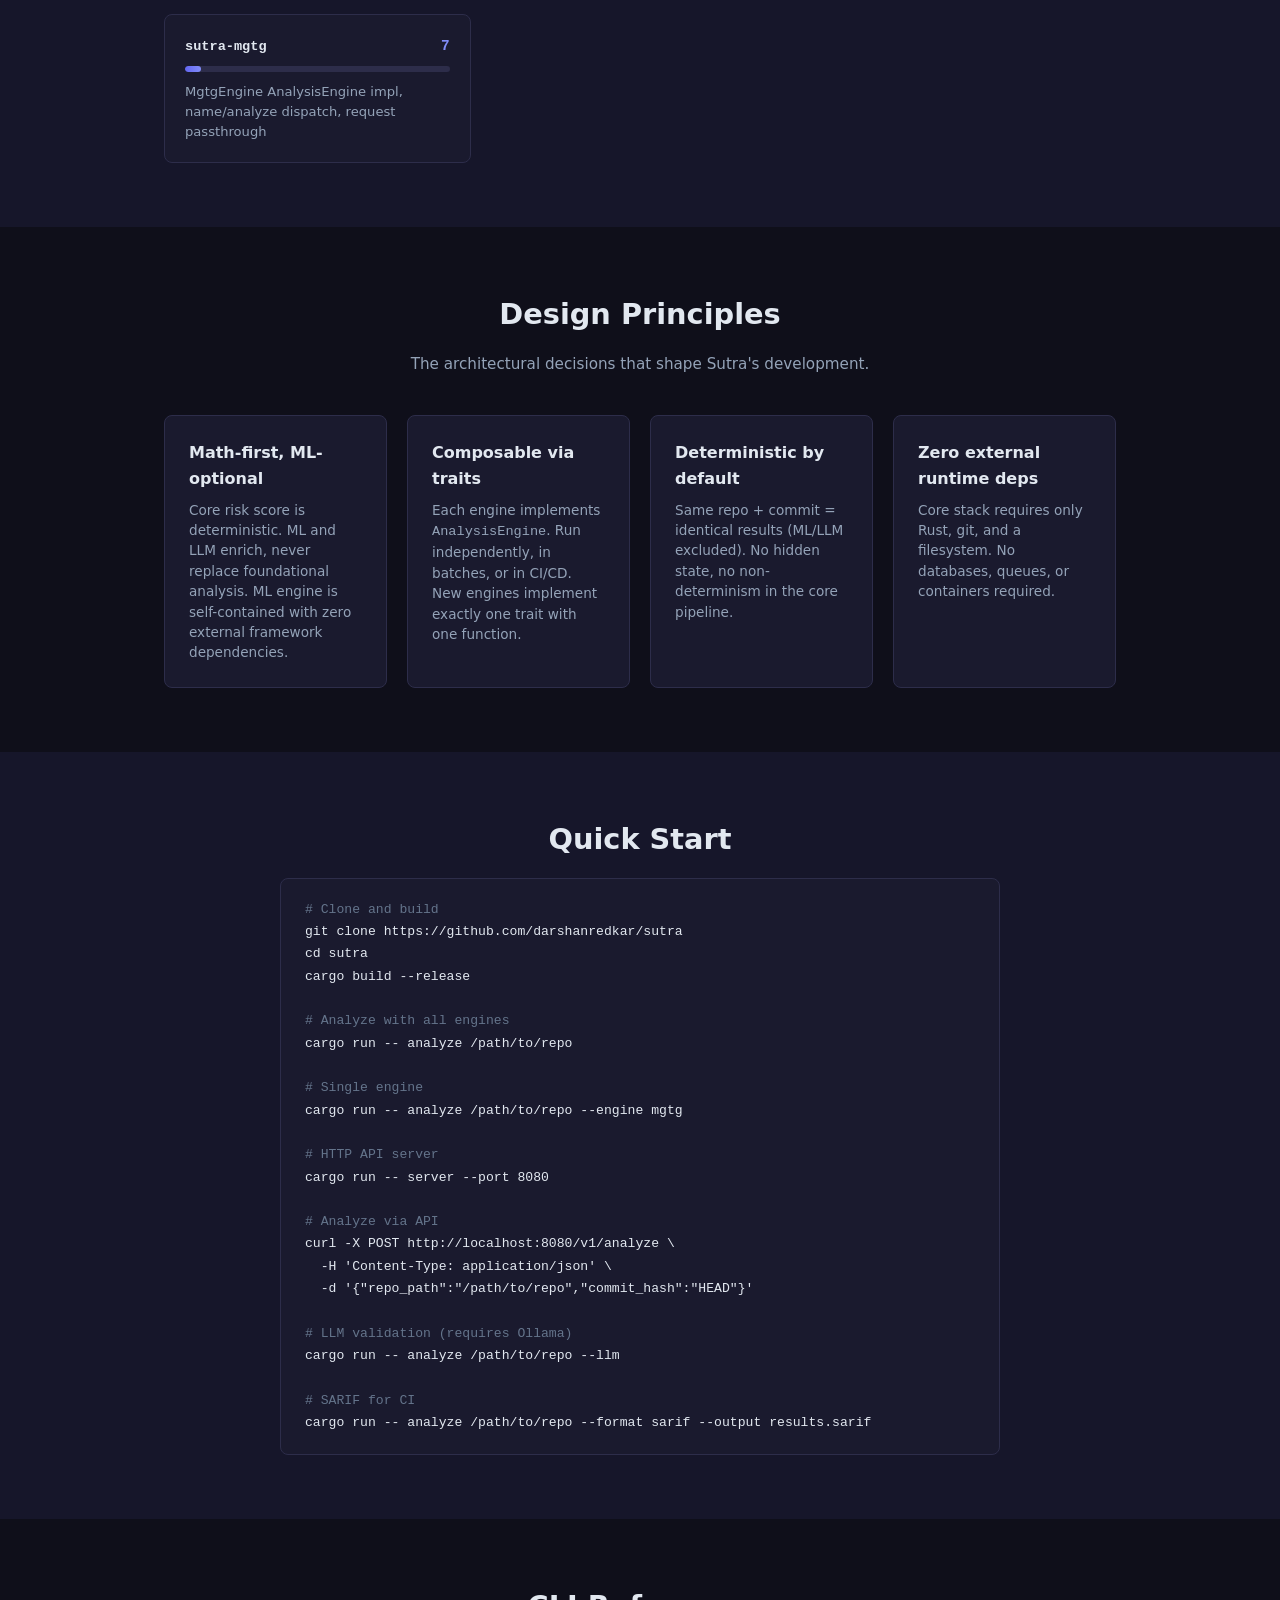
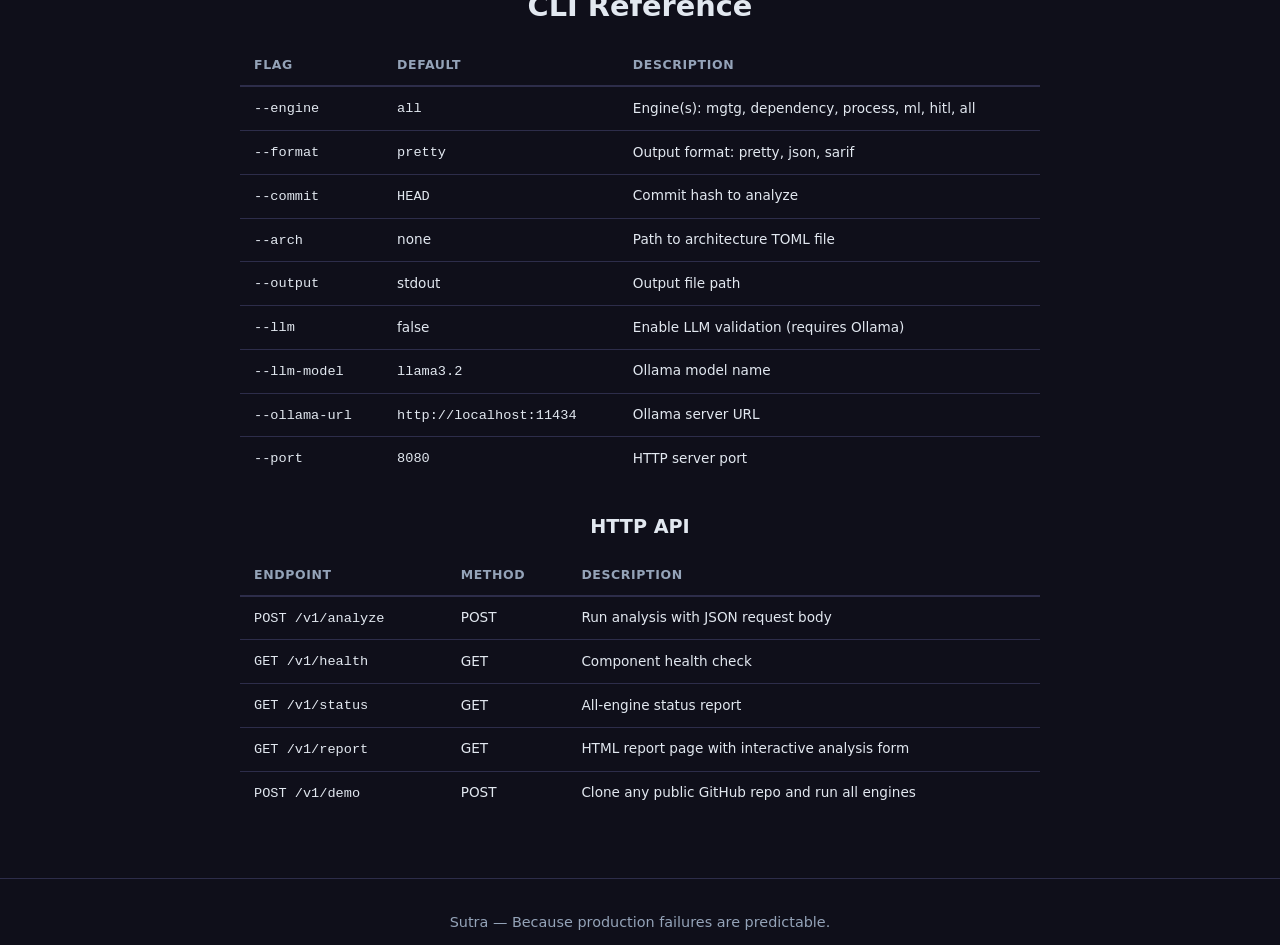
==== commit a696c934: "book" ====
--- a/website/index.html
+++ b/website/index.html
@@ -26,6 +26,8 @@
 <span>Sutra</span>
 </a>
 <div class="nav-links">
+<a href="book.html">Docs</a>
+<a href="example.html">Examples</a>
 <a href="#market">Market</a>
 <a href="#engines">Engines</a>
 <a href="#demo">Demo</a>
--- a/website/style.css
+++ b/website/style.css
@@ -1762,3 +1762,341 @@
   color: var(--fg-dim);
   font-size: 0.8rem;
 }
+
+/* ── Book Page ── */
+
+.book-layout {
+  display: grid;
+  grid-template-columns: 240px 1fr;
+  gap: 40px;
+  padding-top: 40px;
+  padding-bottom: 80px;
+  align-items: start;
+}
+
+.book-toc {
+  position: sticky;
+  top: 88px;
+  max-height: calc(100vh - 120px);
+  overflow-y: auto;
+  padding-right: 8px;
+}
+
+.book-toc h3 {
+  font-size: 0.8rem;
+  text-transform: uppercase;
+  letter-spacing: 0.1em;
+  color: var(--fg-dim);
+  margin-bottom: 16px;
+}
+
+.book-toc a {
+  display: block;
+  color: var(--fg-muted);
+  text-decoration: none;
+  font-size: 0.85rem;
+  padding: 4px 0 4px 12px;
+  border-left: 2px solid transparent;
+  transition: color 0.15s, border-color 0.15s;
+  line-height: 1.5;
+}
+
+.book-toc a:hover {
+  color: var(--fg);
+}
+
+.book-toc a.active {
+  color: var(--accent-light);
+  border-left-color: var(--accent);
+}
+
+.book-toc .toc-level-0 { font-weight: 600; font-size: 0.9rem; padding-left: 0; }
+.book-toc .toc-level-1 { padding-left: 16px; }
+.book-toc .toc-level-2 { padding-left: 32px; font-size: 0.8rem; }
+
+.book-toc::-webkit-scrollbar { width: 4px; }
+.book-toc::-webkit-scrollbar-track { background: transparent; }
+.book-toc::-webkit-scrollbar-thumb { background: var(--border); border-radius: 2px; }
+
+.book-loading {
+  display: flex;
+  flex-direction: column;
+  align-items: center;
+  justify-content: center;
+  padding: 80px 0;
+  color: var(--fg-dim);
+  gap: 16px;
+}
+
+.book-loading-spinner {
+  width: 32px;
+  height: 32px;
+  border: 3px solid var(--border);
+  border-top-color: var(--accent);
+  border-radius: 50%;
+  animation: spin 0.8s linear infinite;
+}
+
+@keyframes spin {
+  to { transform: rotate(360deg); }
+}
+
+.book-error {
+  padding: 40px;
+  background: var(--bg-card);
+  border-radius: var(--radius);
+  border: 1px solid var(--border);
+}
+
+.book-error h2 {
+  color: var(--accent-light);
+  margin-bottom: 12px;
+}
+
+.book-error p {
+  color: var(--fg-muted);
+  margin-bottom: 8px;
+}
+
+.book-content {
+  min-width: 0;
+  line-height: 1.8;
+  color: var(--fg);
+}
+
+.book-content h1 {
+  font-size: 2rem;
+  margin-bottom: 16px;
+  color: var(--fg);
+  border-bottom: 1px solid var(--border);
+  padding-bottom: 12px;
+}
+
+.book-content h2 {
+  font-size: 1.5rem;
+  margin-top: 48px;
+  margin-bottom: 12px;
+  color: var(--accent-light);
+}
+
+.book-content h3 {
+  font-size: 1.15rem;
+  margin-top: 32px;
+  margin-bottom: 8px;
+  color: var(--fg);
+}
+
+.book-content h4 {
+  font-size: 1rem;
+  margin-top: 24px;
+  margin-bottom: 6px;
+  color: var(--fg-muted);
+}
+
+.book-content p {
+  margin-bottom: 16px;
+  color: var(--fg-muted);
+}
+
+.book-content blockquote {
+  border-left: 3px solid var(--accent);
+  padding: 12px 20px;
+  margin: 20px 0;
+  background: var(--bg-card);
+  border-radius: 0 var(--radius-sm) var(--radius-sm) 0;
+}
+
+.book-content blockquote p {
+  margin-bottom: 4px;
+}
+
+.book-content ul, .book-content ol {
+  margin: 8px 0 16px 24px;
+  color: var(--fg-muted);
+}
+
+.book-content li {
+  margin-bottom: 4px;
+}
+
+.book-content li > ul, .book-content li > ol {
+  margin-bottom: 0;
+}
+
+.book-content code {
+  font-family: var(--font-code);
+  background: var(--bg-dark);
+  padding: 2px 6px;
+  border-radius: 4px;
+  font-size: 0.85em;
+  color: var(--accent-light);
+}
+
+.book-content pre {
+  background: var(--bg-dark);
+  border: 1px solid var(--border);
+  border-radius: var(--radius-sm);
+  padding: 16px 20px;
+  margin: 16px 0 24px;
+  overflow-x: auto;
+}
+
+.book-content pre code {
+  background: none;
+  padding: 0;
+  font-size: 0.85rem;
+  line-height: 1.6;
+  color: var(--fg);
+}
+
+.book-content table {
+  width: 100%;
+  border-collapse: collapse;
+  margin: 16px 0 24px;
+  font-size: 0.9rem;
+}
+
+.book-content th, .book-content td {
+  text-align: left;
+  padding: 8px 12px;
+  border: 1px solid var(--border);
+}
+
+.book-content th {
+  background: var(--bg-card);
+  color: var(--fg);
+  font-weight: 600;
+}
+
+.book-content td {
+  color: var(--fg-muted);
+}
+
+.book-content hr {
+  border: none;
+  border-top: 1px solid var(--border);
+  margin: 32px 0;
+}
+
+.book-content a {
+  color: var(--accent-light);
+  text-decoration: none;
+}
+
+.book-content a:hover {
+  text-decoration: underline;
+}
+
+.book-content strong {
+  color: var(--fg);
+}
+
+.book-content em {
+  color: var(--fg-muted);
+}
+
+.book-content img {
+  max-width: 100%;
+  border-radius: var(--radius-sm);
+  border: 1px solid var(--border);
+  margin: 16px 0;
+}
+
+.book-content .cmt {
+  color: #6a9955;
+}
+
+@media (max-width: 800px) {
+  .book-layout {
+    grid-template-columns: 1fr;
+  }
+  .book-toc {
+    position: static;
+    max-height: none;
+    margin-bottom: 24px;
+    padding-bottom: 16px;
+    border-bottom: 1px solid var(--border);
+  }
+  .book-toc .toc-level-0 { font-size: 0.85rem; }
+  .book-toc .toc-level-1 { padding-left: 12px; }
+  .book-toc .toc-level-2 { padding-left: 24px; font-size: 0.75rem; }
+}
+
+/* ── Example Page ── */
+
+.example-section {
+  background: var(--bg-card);
+  border: 1px solid var(--border);
+  border-radius: var(--radius);
+  margin-bottom: 24px;
+  overflow: hidden;
+}
+
+.example-section-header {
+  padding: 16px 20px;
+  background: var(--bg-dark);
+  border-bottom: 1px solid var(--border);
+}
+
+.example-section-header h3 {
+  font-size: 1rem;
+  color: var(--accent-light);
+  margin: 0;
+}
+
+.example-explanation {
+  padding: 16px 20px;
+  font-size: 0.9rem;
+  color: var(--fg-muted);
+  line-height: 1.7;
+  border-bottom: 1px solid var(--border);
+}
+
+.example-explanation p {
+  margin: 0;
+}
+
+.example-code-wrap {
+  position: relative;
+}
+
+.copy-btn {
+  position: absolute;
+  top: 8px;
+  right: 8px;
+  background: var(--bg);
+  border: 1px solid var(--border);
+  color: var(--fg-muted);
+  padding: 4px 10px;
+  border-radius: 4px;
+  font-size: 0.8rem;
+  cursor: pointer;
+  transition: color 0.15s, border-color 0.15s, background 0.15s;
+  z-index: 2;
+  line-height: 1.4;
+}
+
+.copy-btn:hover {
+  color: var(--fg);
+  border-color: var(--accent);
+  background: var(--bg-card);
+}
+
+.example-code-wrap pre {
+  margin: 0;
+  padding: 20px;
+  overflow-x: auto;
+  background: var(--bg-dark);
+}
+
+.example-code-wrap code {
+  font-family: var(--font-code);
+  font-size: 0.85rem;
+  line-height: 1.6;
+}
+
+/* ── Nav active state ── */
+
+.nav-links a.active {
+  color: var(--accent-light);
+}
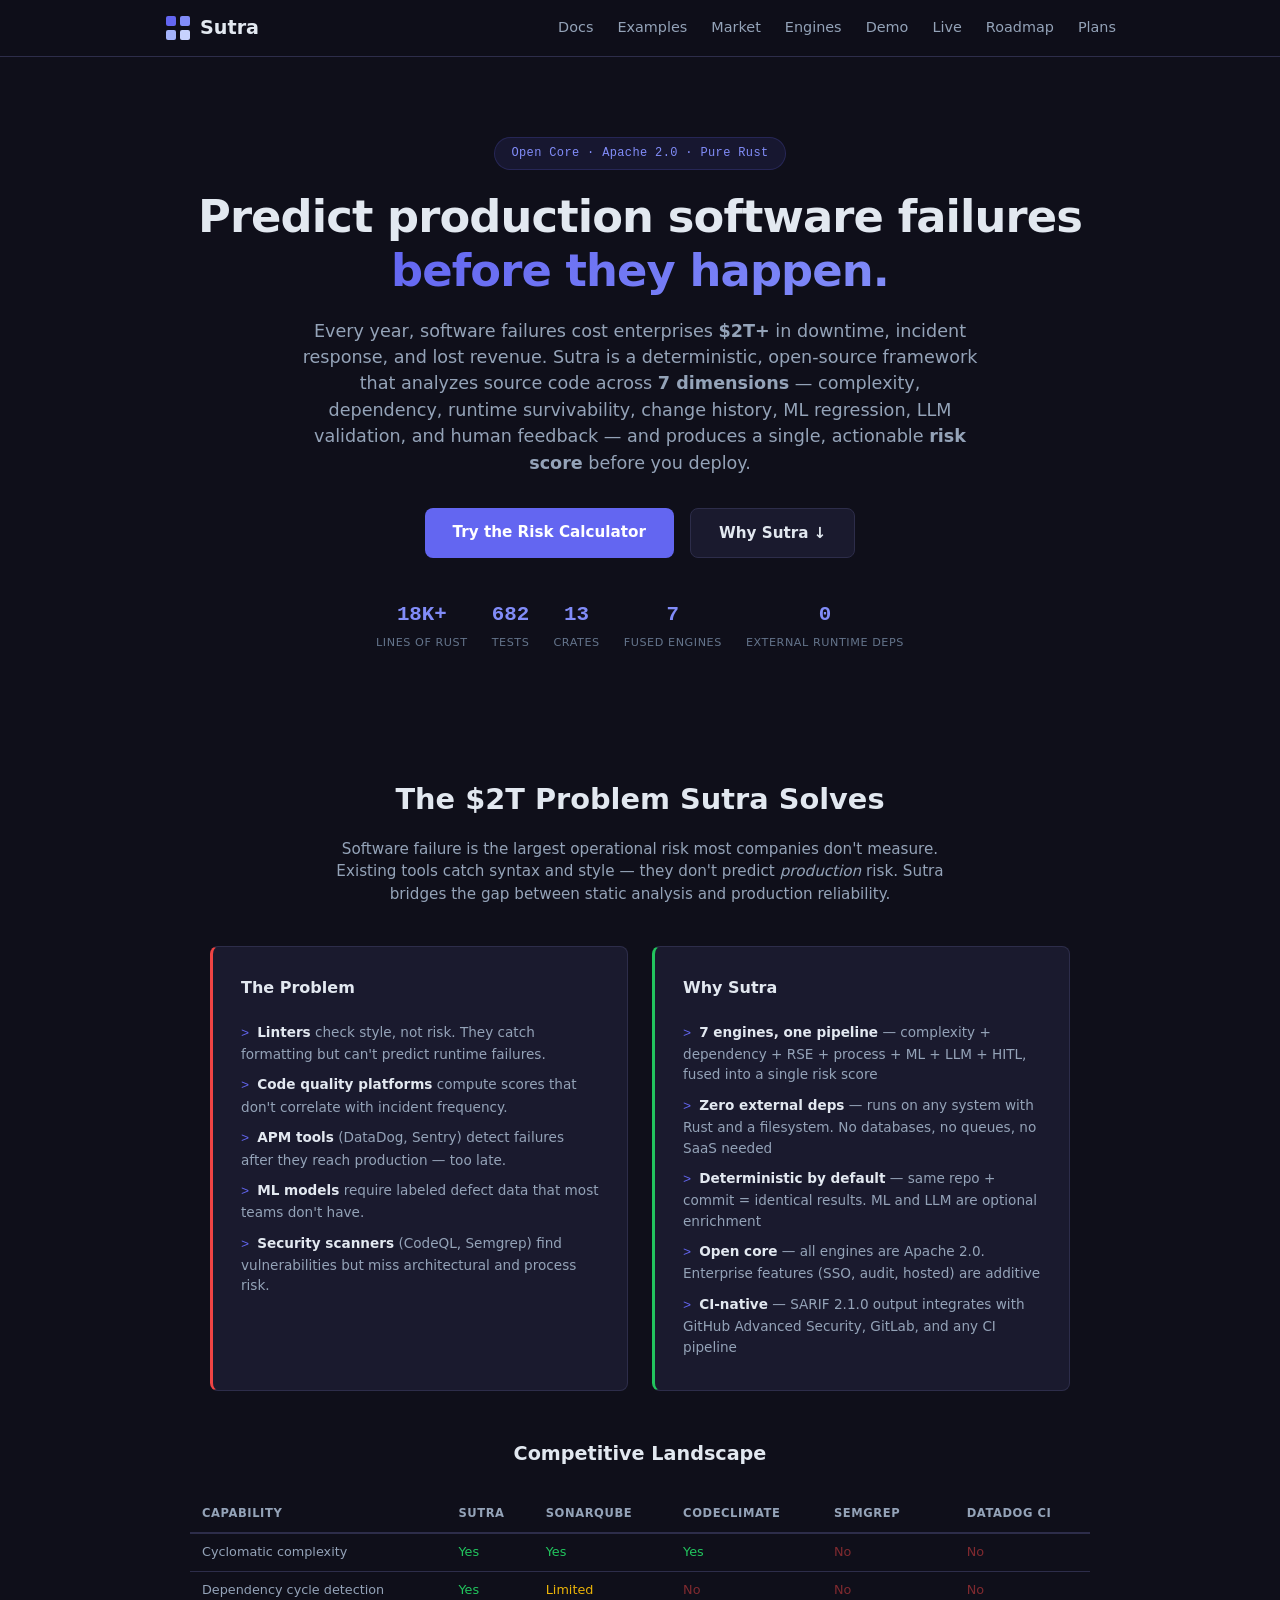
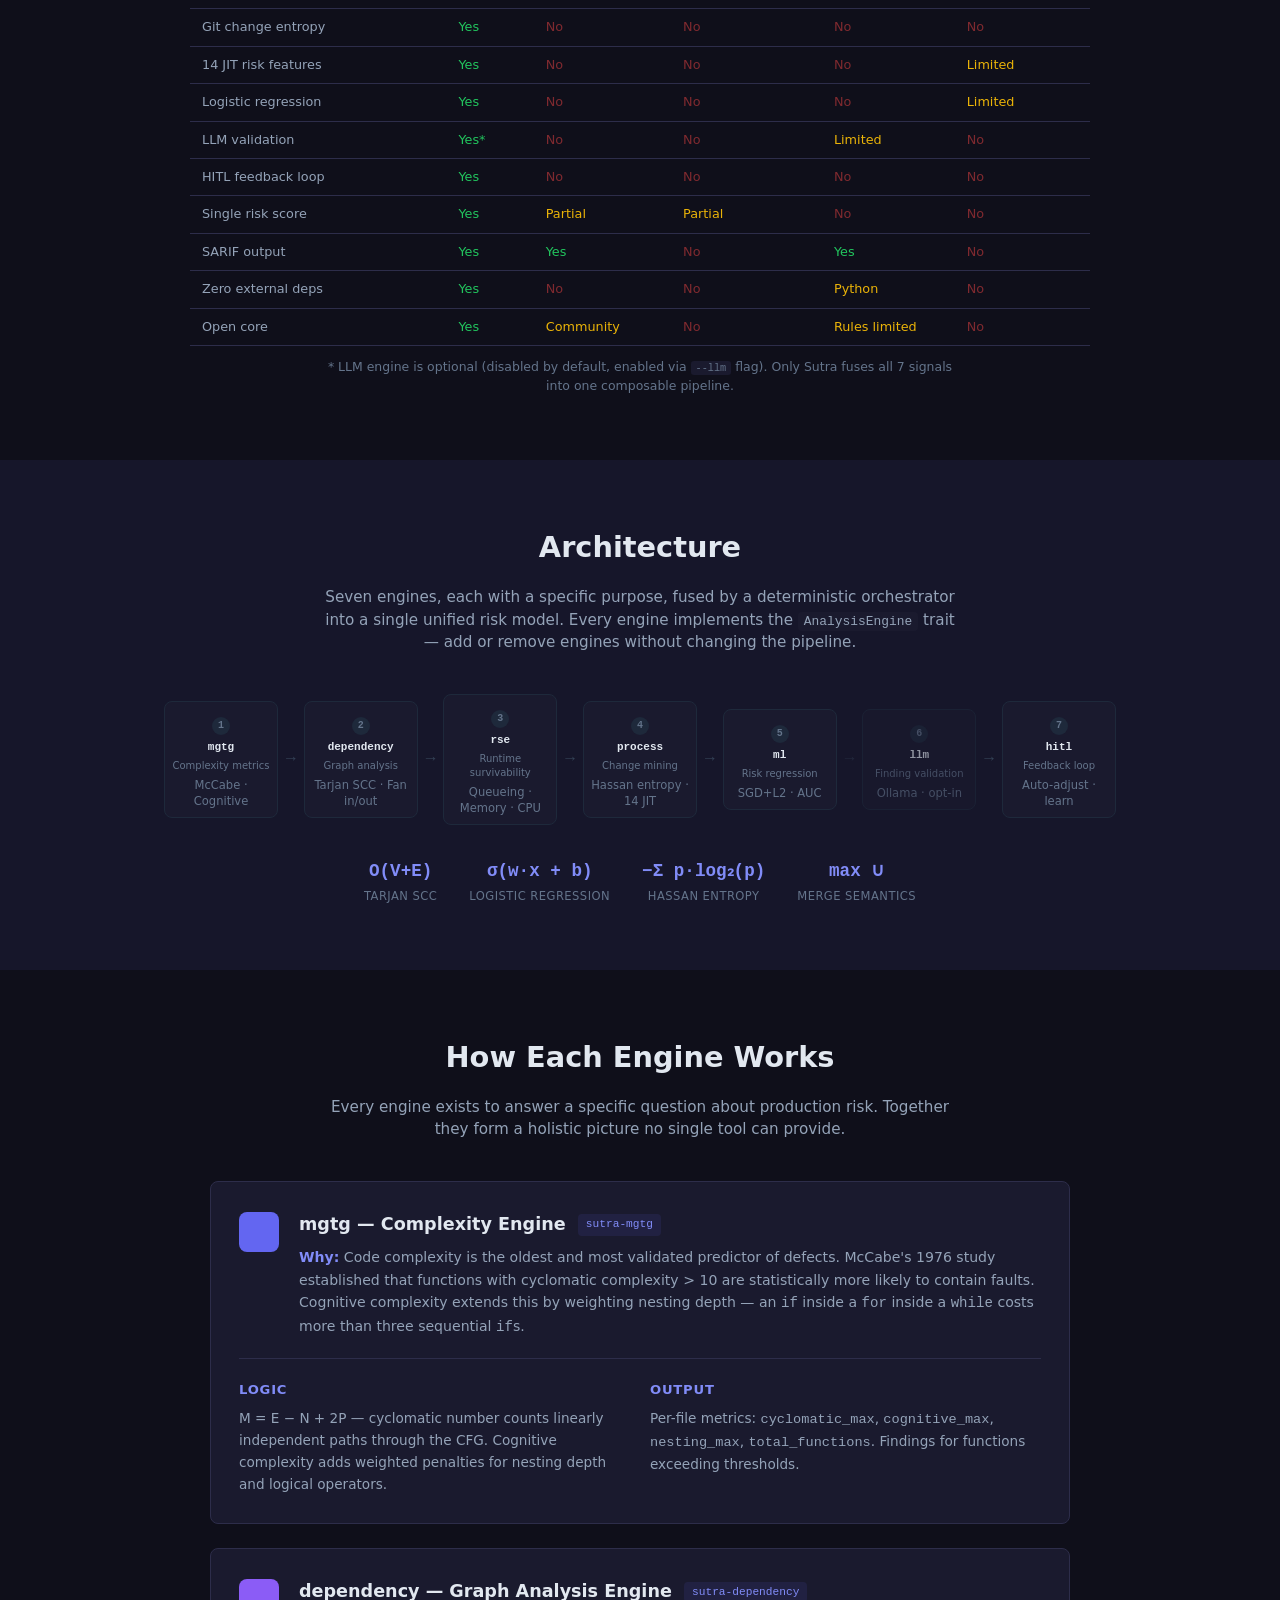
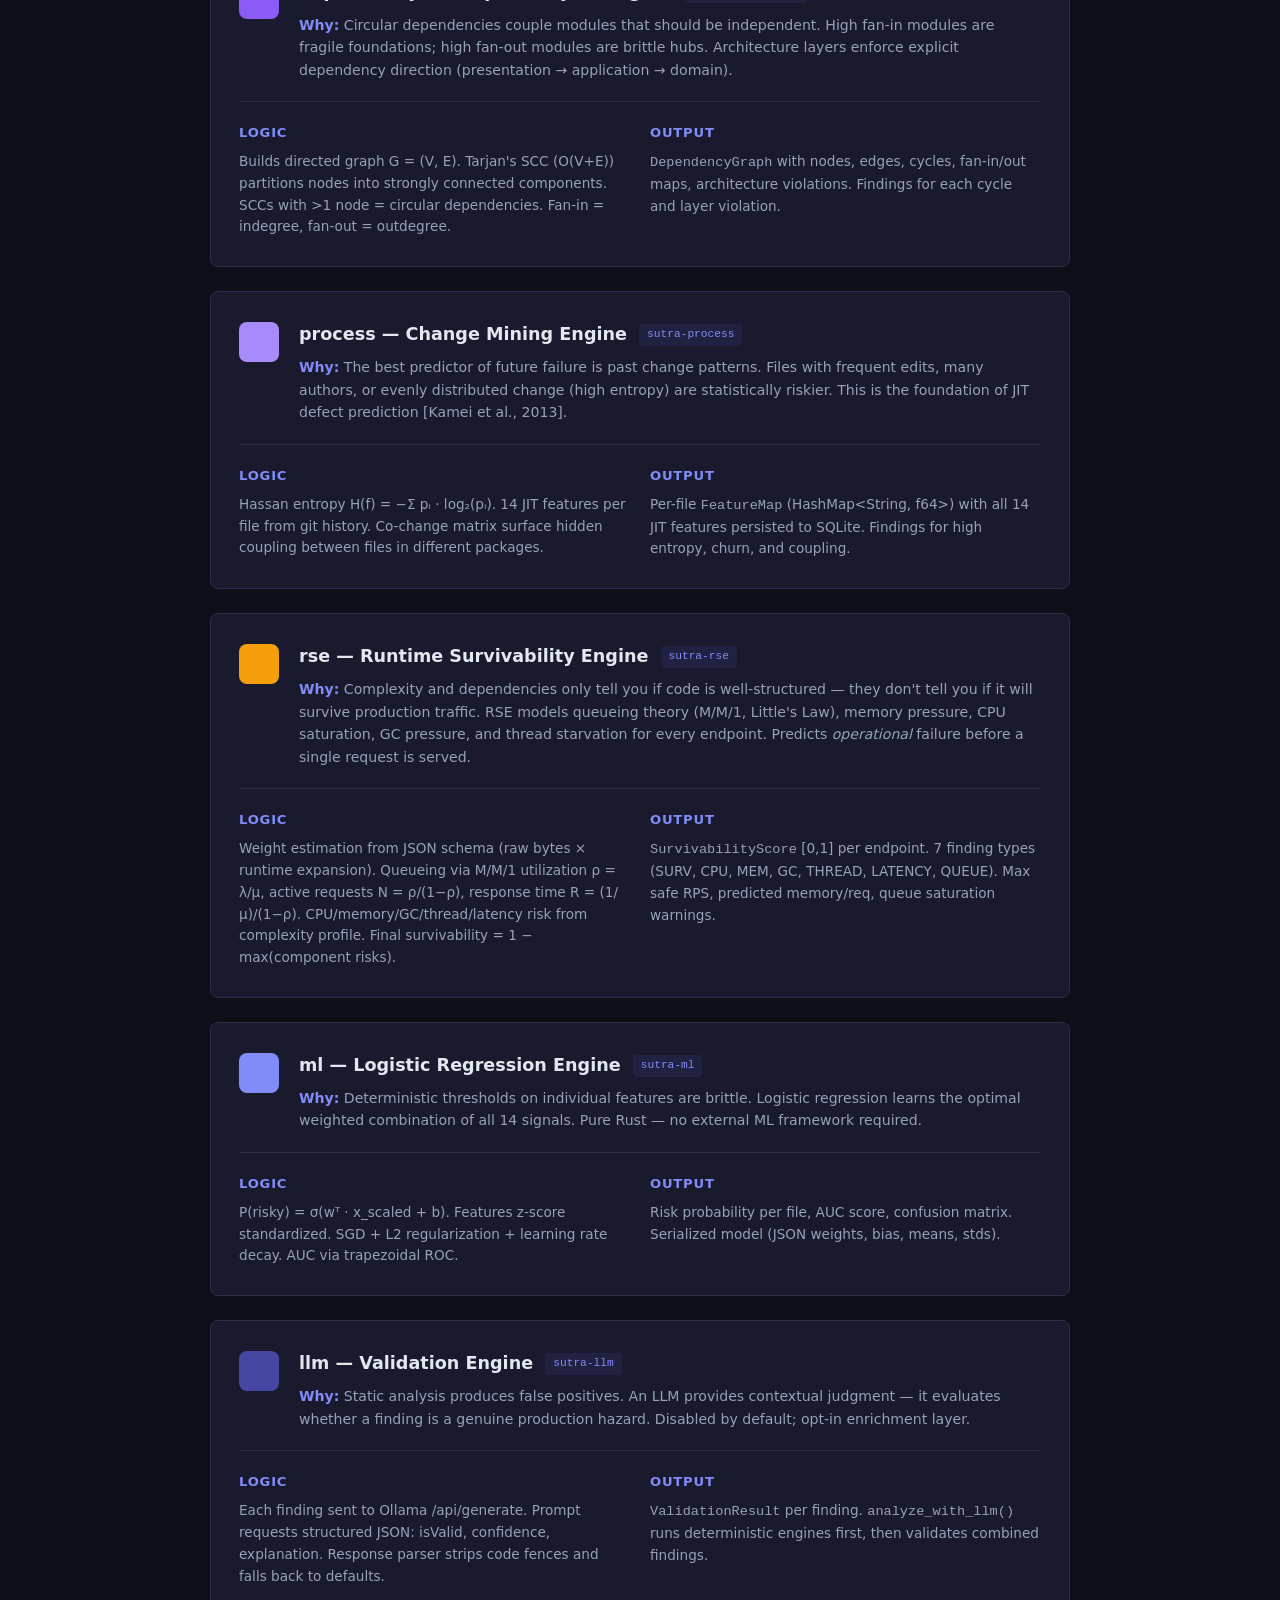
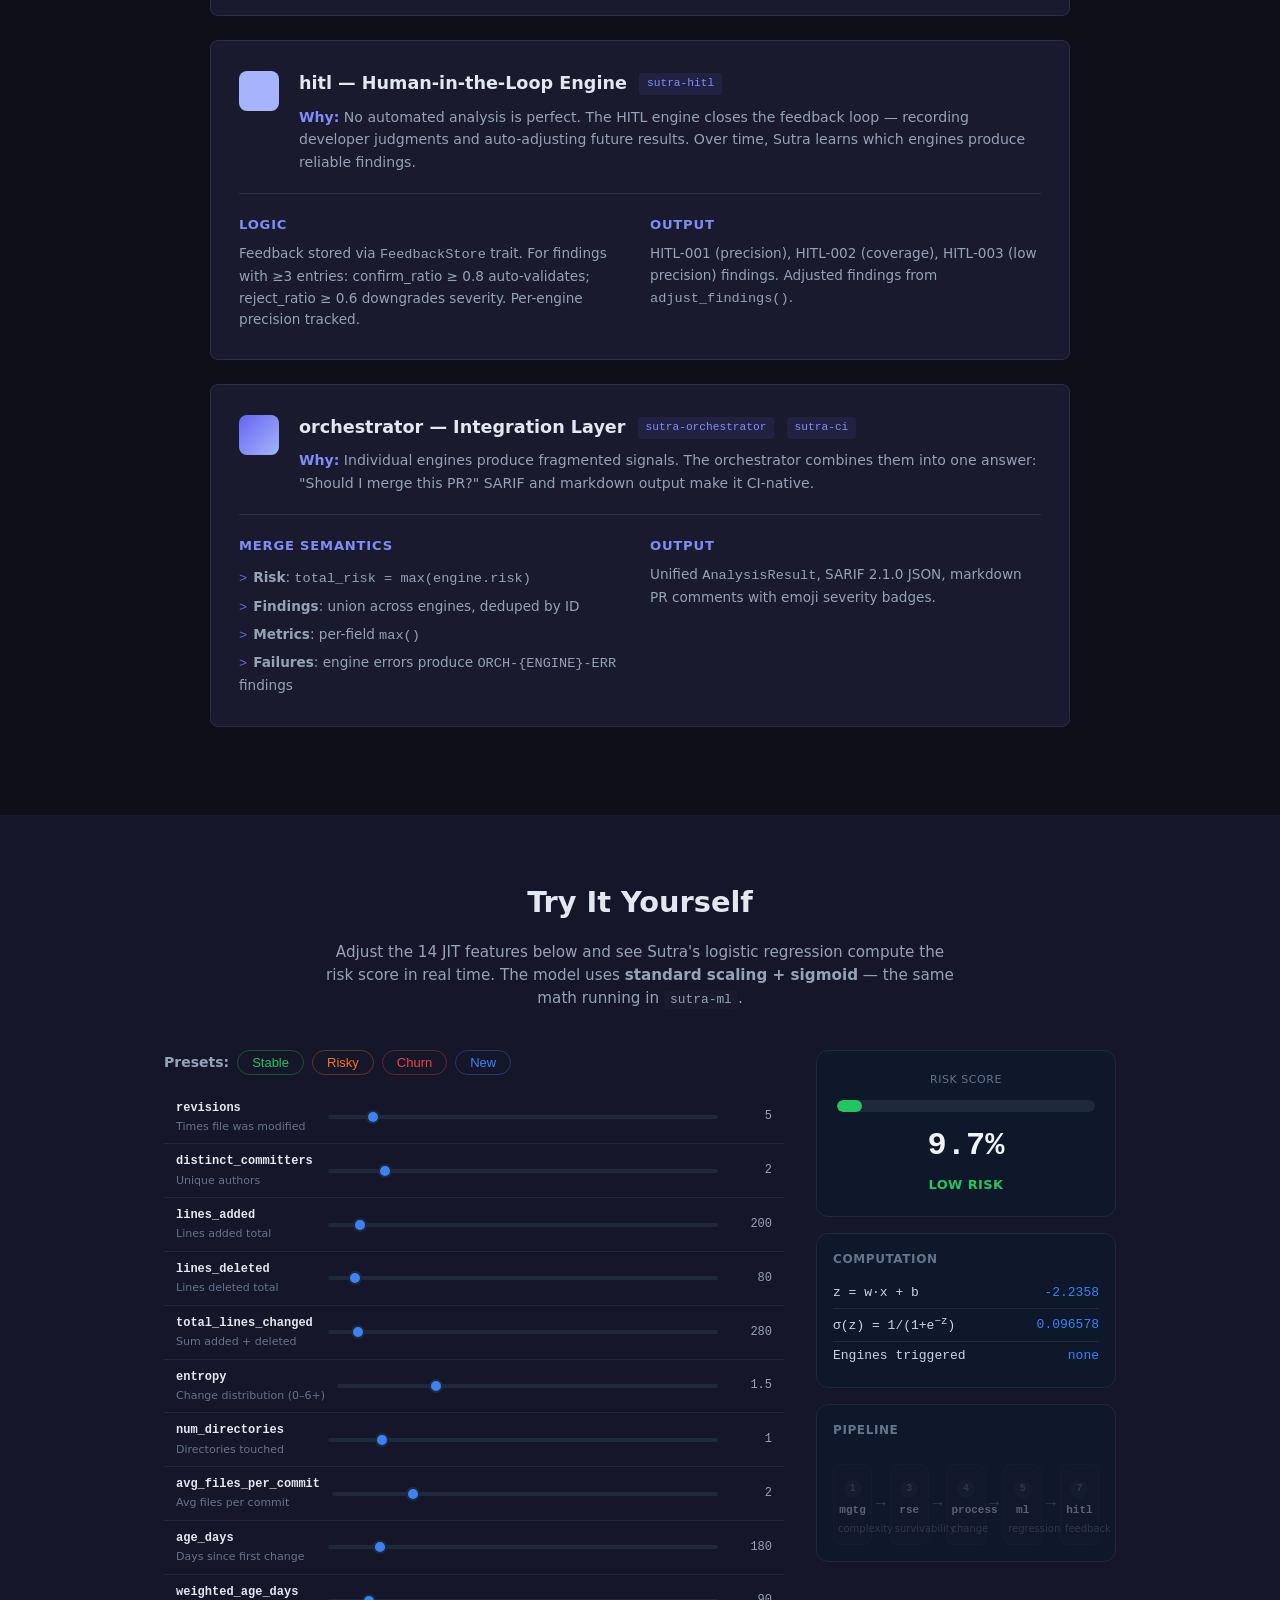
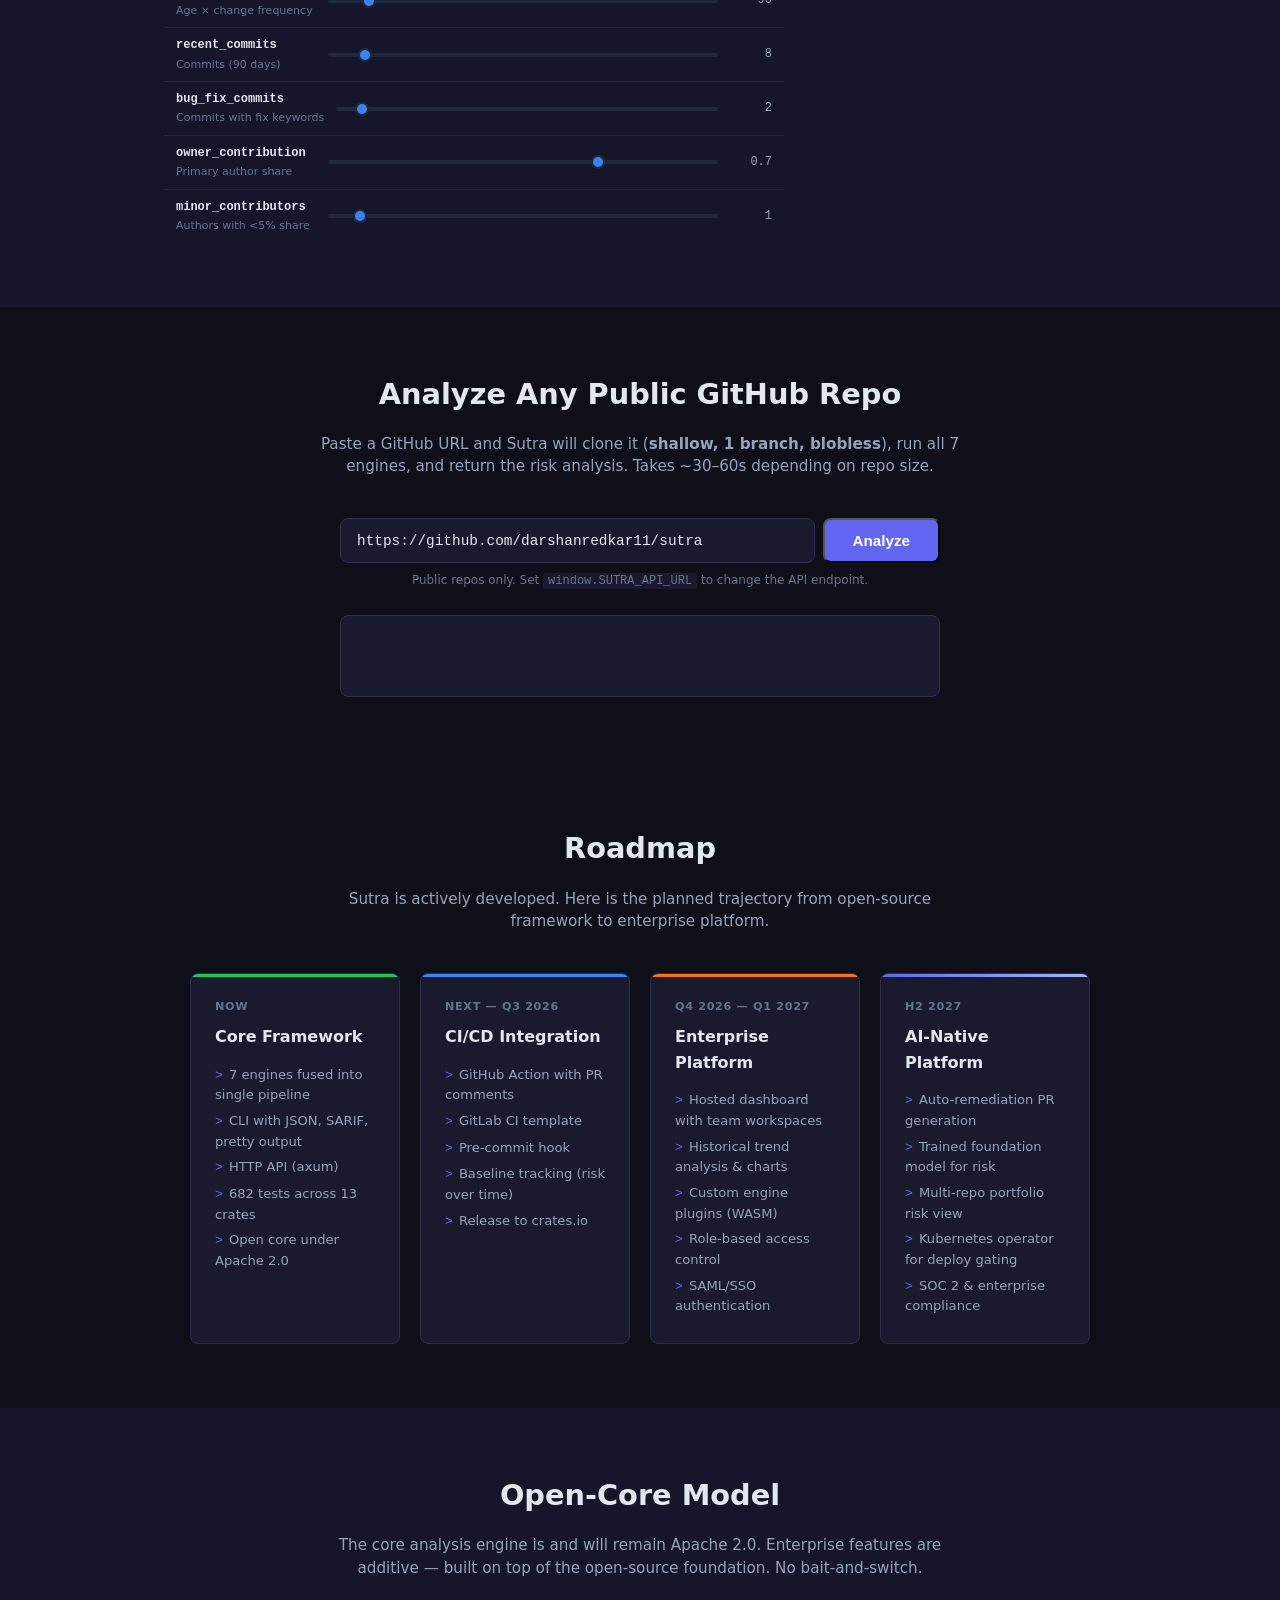
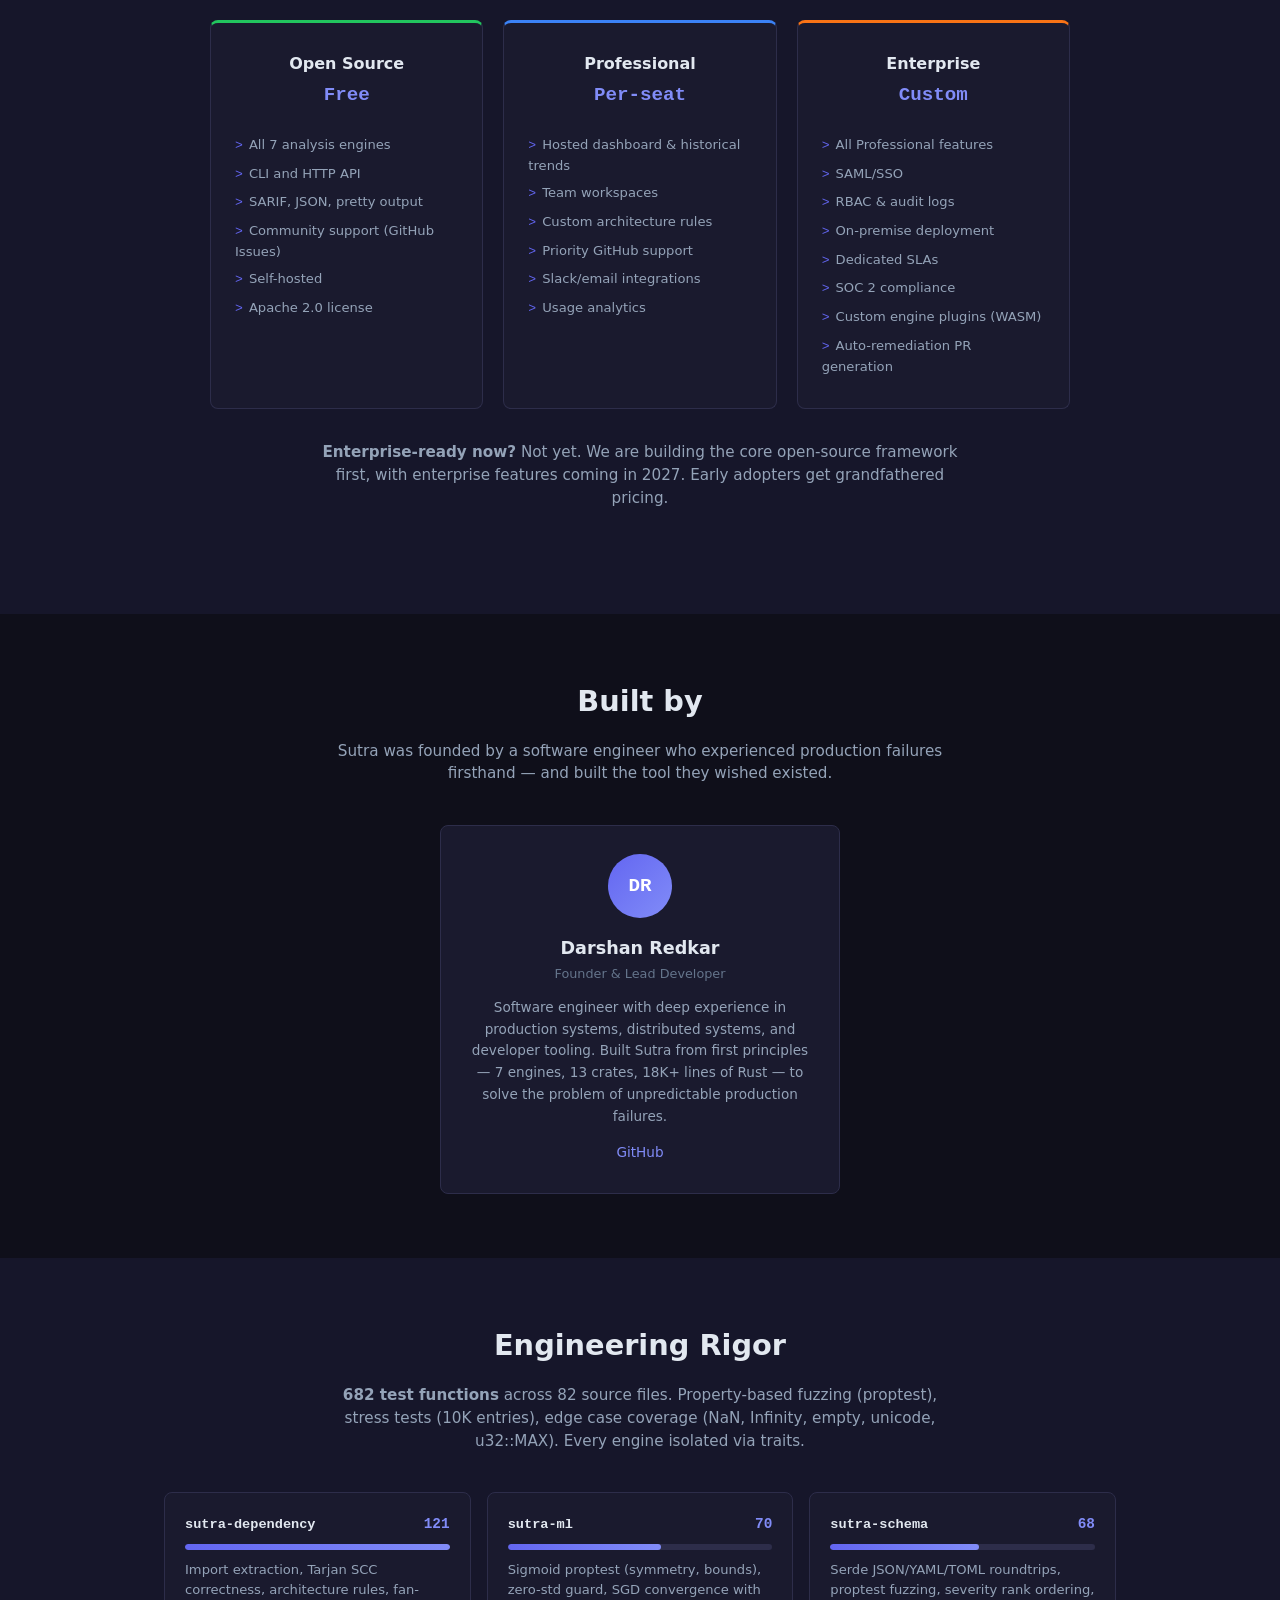
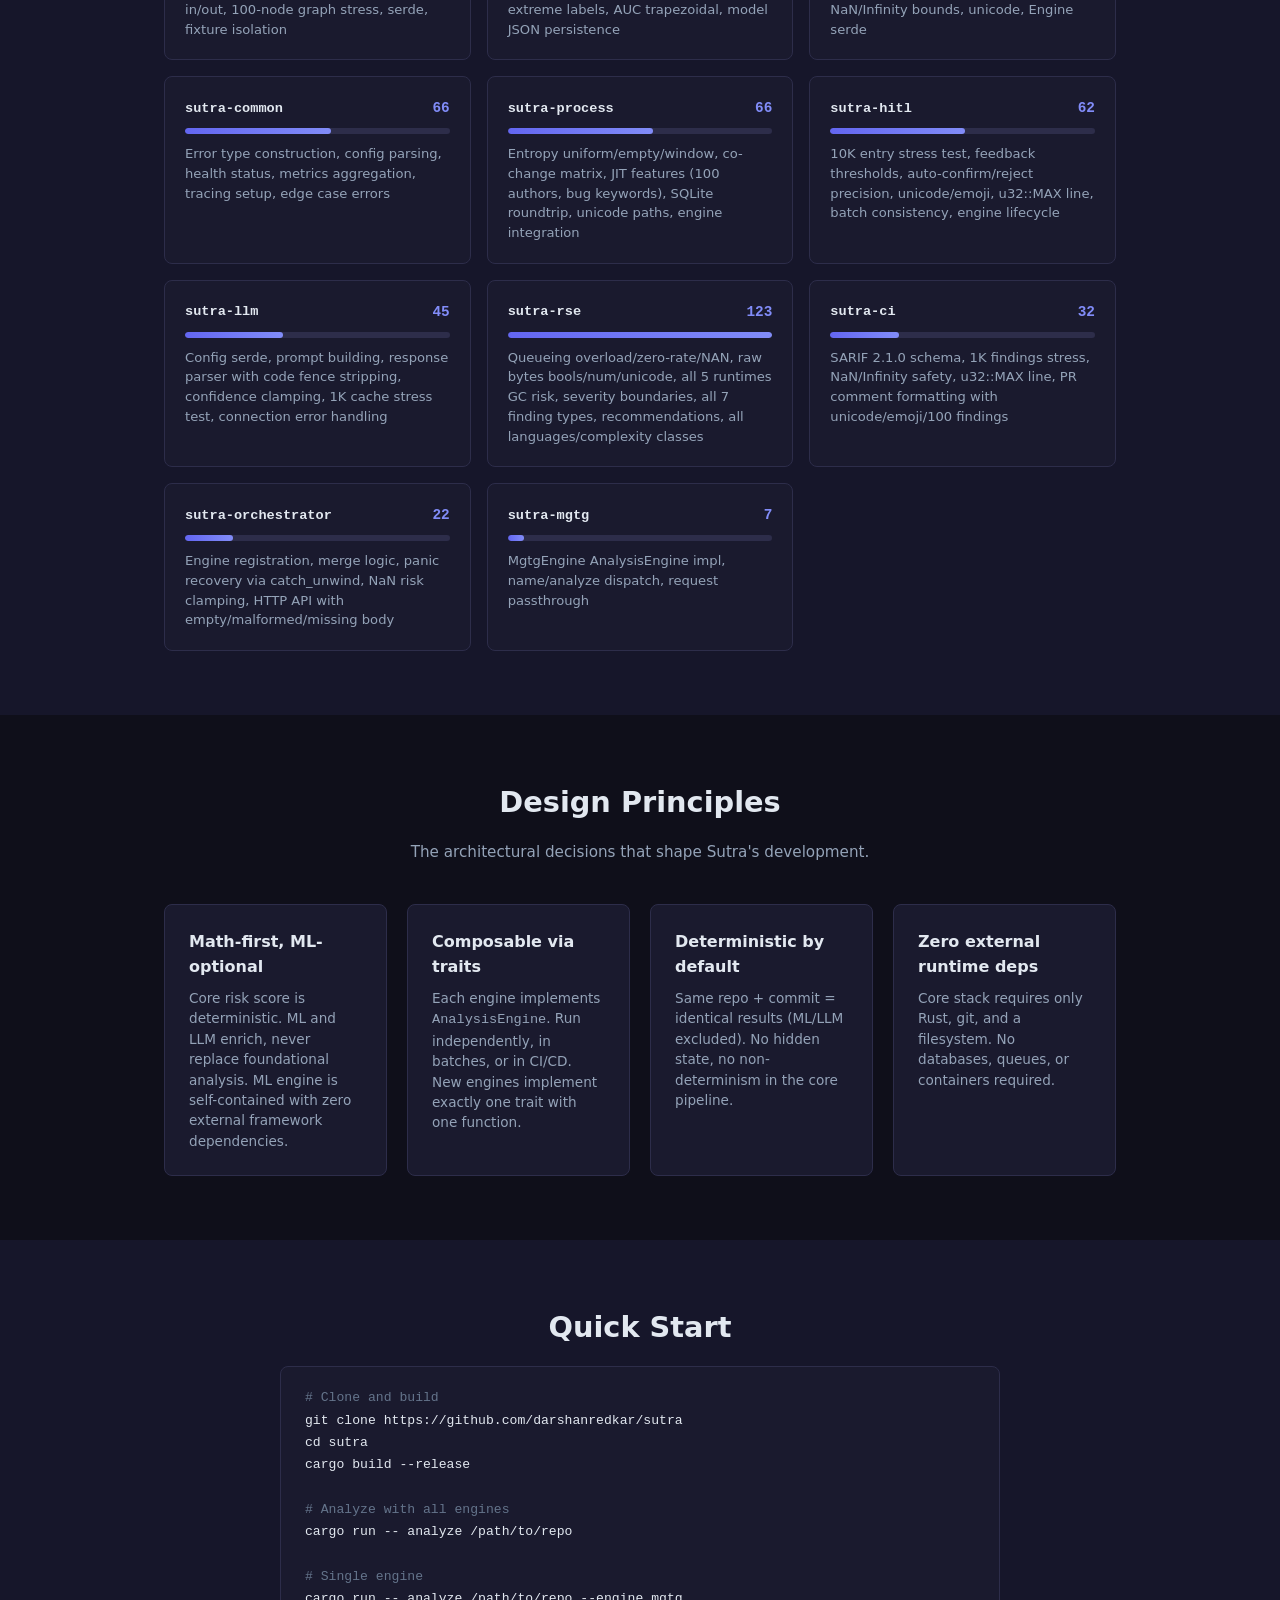
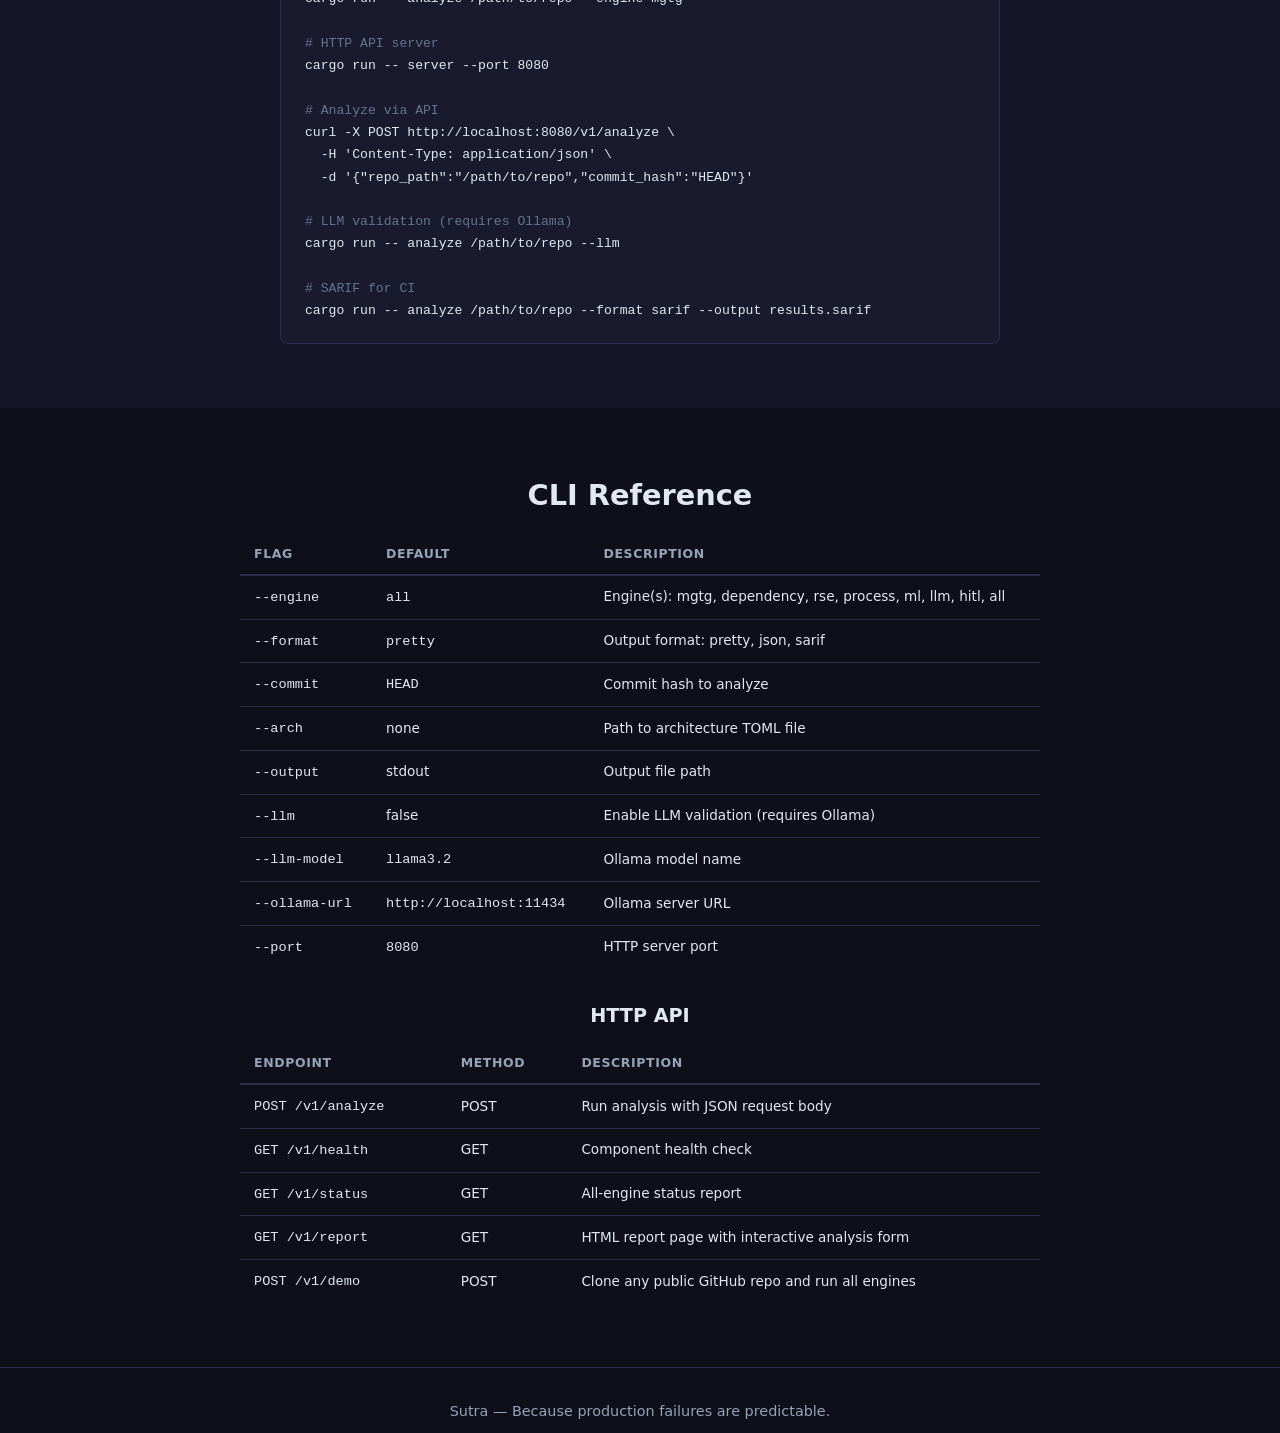
==== commit e5a598c5: "RSE" ====
--- a/website/index.html
+++ b/website/index.html
@@ -4,9 +4,9 @@
 <meta charset="UTF-8">
 <meta name="viewport" content="width=device-width, initial-scale=1.0">
 <title>Sutra — Predict Production Software Failures</title>
-<meta name="description" content="Sutra is a deterministic, open-source framework that predicts production software failures by fusing 6 analysis engines into a single composable pipeline. 13K+ lines of Rust, 550+ tests, zero external runtime deps.">
+<meta name="description" content="Sutra is a deterministic, open-source framework that predicts production software failures by fusing 7 analysis engines into a single composable pipeline. 18K+ lines of Rust, 682 tests across 13 crates, zero external runtime deps.">
 <meta property="og:title" content="Sutra — Predict Production Failures Before They Happen">
-<meta property="og:description" content="Deterministic failure prediction for production software. Open-core, 6 engines, 550+ tests, pure Rust.">
+<meta property="og:description" content="Deterministic failure prediction for production software. Open-core, 7 engines, 682 tests, pure Rust.">
 <meta property="og:type" content="website">
 <link rel="stylesheet" href="style.css">
 <script defer src="demo.js"></script>
@@ -44,8 +44,8 @@
 <h1>Predict production software failures<br><span class="accent">before they happen.</span></h1>
 <p class="subtitle">
 Every year, software failures cost enterprises <strong>$2T+</strong> in downtime, incident response, and lost revenue.
-Sutra is a deterministic, open-source framework that analyzes source code across <strong>6 dimensions</strong>
-— complexity, dependency, change history, ML regression, LLM validation, and human feedback —
+Sutra is a deterministic, open-source framework that analyzes source code across <strong>7 dimensions</strong>
+— complexity, dependency, runtime survivability, change history, ML regression, LLM validation, and human feedback —
 and produces a single, actionable <strong>risk score</strong> before you deploy.
 </p>
 <div class="header-actions">
@@ -53,10 +53,10 @@
 <a href="#market" class="btn btn-secondary">Why Sutra &darr;</a>
 </div>
 <div class="header-metrics">
-<div class="hm-item"><span class="hm-num">13K+</span><span class="hm-label">Lines of Rust</span></div>
-<div class="hm-item"><span class="hm-num">552</span><span class="hm-label">Tests</span></div>
-<div class="hm-item"><span class="hm-num">11</span><span class="hm-label">Crates</span></div>
-<div class="hm-item"><span class="hm-num">6</span><span class="hm-label">Fused Engines</span></div>
+<div class="hm-item"><span class="hm-num">18K+</span><span class="hm-label">Lines of Rust</span></div>
+<div class="hm-item"><span class="hm-num">682</span><span class="hm-label">Tests</span></div>
+<div class="hm-item"><span class="hm-num">13</span><span class="hm-label">Crates</span></div>
+<div class="hm-item"><span class="hm-num">7</span><span class="hm-label">Fused Engines</span></div>
 <div class="hm-item"><span class="hm-num">0</span><span class="hm-label">External Runtime Deps</span></div>
 </div>
 </div>
@@ -88,7 +88,7 @@
 <div class="market-card market-solution">
 <h3>Why Sutra</h3>
 <ul>
-<li><strong>6 engines, one pipeline</strong> — complexity + dependency + process + ML + LLM + HITL, fused into a single risk score</li>
+<li><strong>7 engines, one pipeline</strong> — complexity + dependency + RSE + process + ML + LLM + HITL, fused into a single risk score</li>
 <li><strong>Zero external deps</strong> — runs on any system with Rust and a filesystem. No databases, no queues, no SaaS needed</li>
 <li><strong>Deterministic by default</strong> — same repo + commit = identical results. ML and LLM are optional enrichment</li>
 <li><strong>Open core</strong> — all engines are Apache 2.0. Enterprise features (SSO, audit, hosted) are additive</li>
@@ -118,7 +118,7 @@
 </tbody>
 </table>
 </div>
-<p class="table-footnote">* LLM engine is optional (disabled by default, enabled via <code>--llm</code> flag). Only Sutra fuses all 6 signals into one composable pipeline.</p>
+<p class="table-footnote">* LLM engine is optional (disabled by default, enabled via <code>--llm</code> flag). Only Sutra fuses all 7 signals into one composable pipeline.</p>
 
 </div>
 </section>
@@ -129,7 +129,7 @@
 <div class="container">
 <h2>Architecture</h2>
 <p class="section-desc">
-Six engines, each with a specific purpose, fused by a deterministic orchestrator into a single unified risk model.
+Seven engines, each with a specific purpose, fused by a deterministic orchestrator into a single unified risk model.
 Every engine implements the <code>AnalysisEngine</code> trait — add or remove engines without changing the pipeline.
 </p>
 
@@ -148,24 +148,30 @@
 <div class="pipeline-arrow">&rarr;</div>
 <div class="pipeline-step">
 <div class="step-number">3</div>
+<h3>rse</h3>
+<p>Runtime survivability<br><span class="step-detail">Queueing &middot; Memory &middot; CPU</span></p>
+</div>
+<div class="pipeline-arrow">&rarr;</div>
+<div class="pipeline-step">
+<div class="step-number">4</div>
 <h3>process</h3>
 <p>Change mining<br><span class="step-detail">Hassan entropy &middot; 14 JIT</span></p>
 </div>
 <div class="pipeline-arrow">&rarr;</div>
 <div class="pipeline-step">
-<div class="step-number">4</div>
+<div class="step-number">5</div>
 <h3>ml</h3>
 <p>Risk regression<br><span class="step-detail">SGD+L2 &middot; AUC</span></p>
 </div>
 <div class="pipeline-arrow optional">&rarr;</div>
 <div class="pipeline-step optional">
-<div class="step-number">5</div>
+<div class="step-number">6</div>
 <h3>llm</h3>
 <p>Finding validation<br><span class="step-detail">Ollama &middot; opt-in</span></p>
 </div>
 <div class="pipeline-arrow">&rarr;</div>
 <div class="pipeline-step">
-<div class="step-number">6</div>
+<div class="step-number">7</div>
 <h3>hitl</h3>
 <p>Feedback loop<br><span class="step-detail">Auto-adjust &middot; learn</span></p>
 </div>
@@ -258,6 +264,26 @@
 <div class="engine-deep-section">
 <h4>Output</h4>
 <p>Per-file <code>FeatureMap</code> (HashMap&lt;String, f64&gt;) with all 14 JIT features persisted to SQLite. Findings for high entropy, churn, and coupling.</p>
+</div>
+</div>
+</div>
+
+<div class="engine-deep" id="engine-rse">
+<div class="engine-deep-header">
+<div class="engine-deep-icon rse"></div>
+<div>
+<h3>rse — Runtime Survivability Engine <span class="crate-badge">sutra-rse</span></h3>
+<p class="engine-deep-why"><strong>Why:</strong> Complexity and dependencies only tell you if code is well-structured — they don't tell you if it will survive production traffic. RSE models queueing theory (M/M/1, Little's Law), memory pressure, CPU saturation, GC pressure, and thread starvation for every endpoint. Predicts <em>operational</em> failure before a single request is served.</p>
+</div>
+</div>
+<div class="engine-deep-body">
+<div class="engine-deep-section">
+<h4>Logic</h4>
+<p>Weight estimation from JSON schema (raw bytes × runtime expansion). Queueing via M/M/1 utilization ρ = λ/µ, active requests N = ρ/(1−ρ), response time R = (1/µ)/(1−ρ). CPU/memory/GC/thread/latency risk from complexity profile. Final survivability = 1 − max(component risks).</p>
+</div>
+<div class="engine-deep-section">
+<h4>Output</h4>
+<p><code>SurvivabilityScore</code> [0,1] per endpoint. 7 finding types (SURV, CPU, MEM, GC, THREAD, LATENCY, QUEUE). Max safe RPS, predicted memory/req, queue saturation warnings.</p>
 </div>
 </div>
 </div>
@@ -399,16 +425,20 @@
 <div class="step-number">1</div><h3>mgtg</h3><p>complexity</p>
 </div>
 <div class="pipeline-arrow">&rarr;</div>
+<div class="pipeline-step demo-step" data-engine="rse">
+<div class="step-number">3</div><h3>rse</h3><p>survivability</p>
+</div>
+<div class="pipeline-arrow">&rarr;</div>
 <div class="pipeline-step demo-step" data-engine="process">
-<div class="step-number">3</div><h3>process</h3><p>change</p>
+<div class="step-number">4</div><h3>process</h3><p>change</p>
 </div>
 <div class="pipeline-arrow">&rarr;</div>
 <div class="pipeline-step demo-step" data-engine="ml">
-<div class="step-number">4</div><h3>ml</h3><p>regression</p>
+<div class="step-number">5</div><h3>ml</h3><p>regression</p>
 </div>
 <div class="pipeline-arrow">&rarr;</div>
 <div class="pipeline-step demo-step" data-engine="hitl">
-<div class="step-number">6</div><h3>hitl</h3><p>feedback</p>
+<div class="step-number">7</div><h3>hitl</h3><p>feedback</p>
 </div>
 </div>
 </div>
@@ -424,7 +454,7 @@
 <h2>Analyze Any Public GitHub Repo</h2>
 <p class="section-desc">
 Paste a GitHub URL and Sutra will clone it (<strong>shallow, 1 branch, blobless</strong>),
-run all 5 engines, and return the risk analysis. Takes ~30&ndash;60s depending on repo size.
+run all 7 engines, and return the risk analysis. Takes ~30&ndash;60s depending on repo size.
 </p>
 
 <div class="live-form-wrap">
@@ -459,10 +489,10 @@
 <div class="roadmap-phase">Now</div>
 <h3>Core Framework</h3>
 <ul>
-<li>6 engines fused into single pipeline</li>
+<li>7 engines fused into single pipeline</li>
 <li>CLI with JSON, SARIF, pretty output</li>
 <li>HTTP API (axum)</li>
-<li>552 tests across 11 crates</li>
+<li>682 tests across 13 crates</li>
 <li>Open core under Apache 2.0</li>
 </ul>
 </div>
@@ -521,7 +551,7 @@
 <h3>Open Source</h3>
 <div class="monet-price">Free</div>
 <ul>
-<li>All 6 analysis engines</li>
+<li>All 7 analysis engines</li>
 <li>CLI and HTTP API</li>
 <li>SARIF, JSON, pretty output</li>
 <li>Community support (GitHub Issues)</li>
@@ -580,7 +610,7 @@
 <div class="team-avatar">DR</div>
 <h3>Darshan Redkar</h3>
 <span class="team-role">Founder &amp; Lead Developer</span>
-<p>Software engineer with deep experience in production systems, distributed systems, and developer tooling. Built Sutra from first principles — 6 engines, 11 crates, 13K+ lines of Rust — to solve the problem of unpredictable production failures.</p>
+<p>Software engineer with deep experience in production systems, distributed systems, and developer tooling. Built Sutra from first principles — 7 engines, 13 crates, 18K+ lines of Rust — to solve the problem of unpredictable production failures.</p>
 <div class="team-links">
 <a href="https://github.com/darshanredkar">GitHub</a>
 </div>
@@ -596,7 +626,7 @@
 <section id="tests" class="section section-dark">
 <div class="container">
 <h2>Engineering Rigor</h2>
-<p class="section-desc"><strong>552 test functions</strong> across 42 test files. Property-based fuzzing (proptest), stress tests (10K entries), edge case coverage (NaN, Infinity, empty, unicode, u32::MAX). Every engine isolated via traits.</p>
+<p class="section-desc"><strong>682 test functions</strong> across 82 source files. Property-based fuzzing (proptest), stress tests (10K entries), edge case coverage (NaN, Infinity, empty, unicode, u32::MAX). Every engine isolated via traits.</p>
 
 <div class="test-grid">
 <div class="test-card"><div class="test-header"><span class="test-crate">sutra-dependency</span><span class="test-count">121</span></div><div class="test-bar"><div class="test-fill" style="width:100%"></div></div><p>Import extraction, Tarjan SCC correctness, architecture rules, fan-in/out, 100-node graph stress, serde, fixture isolation</p></div>
@@ -612,6 +642,8 @@
 <div class="test-card"><div class="test-header"><span class="test-crate">sutra-hitl</span><span class="test-count">62</span></div><div class="test-bar"><div class="test-fill" style="width:51%"></div></div><p>10K entry stress test, feedback thresholds, auto-confirm/reject precision, unicode/emoji, u32::MAX line, batch consistency, engine lifecycle</p></div>
 
 <div class="test-card"><div class="test-header"><span class="test-crate">sutra-llm</span><span class="test-count">45</span></div><div class="test-bar"><div class="test-fill" style="width:37%"></div></div><p>Config serde, prompt building, response parser with code fence stripping, confidence clamping, 1K cache stress test, connection error handling</p></div>
+
+<div class="test-card"><div class="test-header"><span class="test-crate">sutra-rse</span><span class="test-count">123</span></div><div class="test-bar"><div class="test-fill" style="width:100%"></div></div><p>Queueing overload/zero-rate/NAN, raw bytes bools/num/unicode, all 5 runtimes GC risk, severity boundaries, all 7 finding types, recommendations, all languages/complexity classes</p></div>
 
 <div class="test-card"><div class="test-header"><span class="test-crate">sutra-ci</span><span class="test-count">32</span></div><div class="test-bar"><div class="test-fill" style="width:26%"></div></div><p>SARIF 2.1.0 schema, 1K findings stress, NaN/Infinity safety, u32::MAX line, PR comment formatting with unicode/emoji/100 findings</p></div>
 
@@ -692,7 +724,7 @@
 <table class="engine-table">
 <thead><tr><th>Flag</th><th>Default</th><th>Description</th></tr></thead>
 <tbody>
-<tr><td><code>--engine</code></td><td><code>all</code></td><td>Engine(s): mgtg, dependency, process, ml, hitl, all</td></tr>
+<tr><td><code>--engine</code></td><td><code>all</code></td><td>Engine(s): mgtg, dependency, rse, process, ml, llm, hitl, all</td></tr>
 <tr><td><code>--format</code></td><td><code>pretty</code></td><td>Output format: pretty, json, sarif</td></tr>
 <tr><td><code>--commit</code></td><td><code>HEAD</code></td><td>Commit hash to analyze</td></tr>
 <tr><td><code>--arch</code></td><td>none</td><td>Path to architecture TOML file</td></tr>
--- a/website/style.css
+++ b/website/style.css
@@ -1060,6 +1060,7 @@
 .engine-deep-icon.ml   { background: #818cf8; }
 .engine-deep-icon.llm  { background: #6366f1; opacity: 0.6; }
 .engine-deep-icon.hitl { background: #a5b4fc; }
+.engine-deep-icon.rse  { background: #f59e0b; }
 .engine-deep-icon.orch { background: linear-gradient(135deg, #6366f1, #a5b4fc); }
 
 .engine-deep-body {
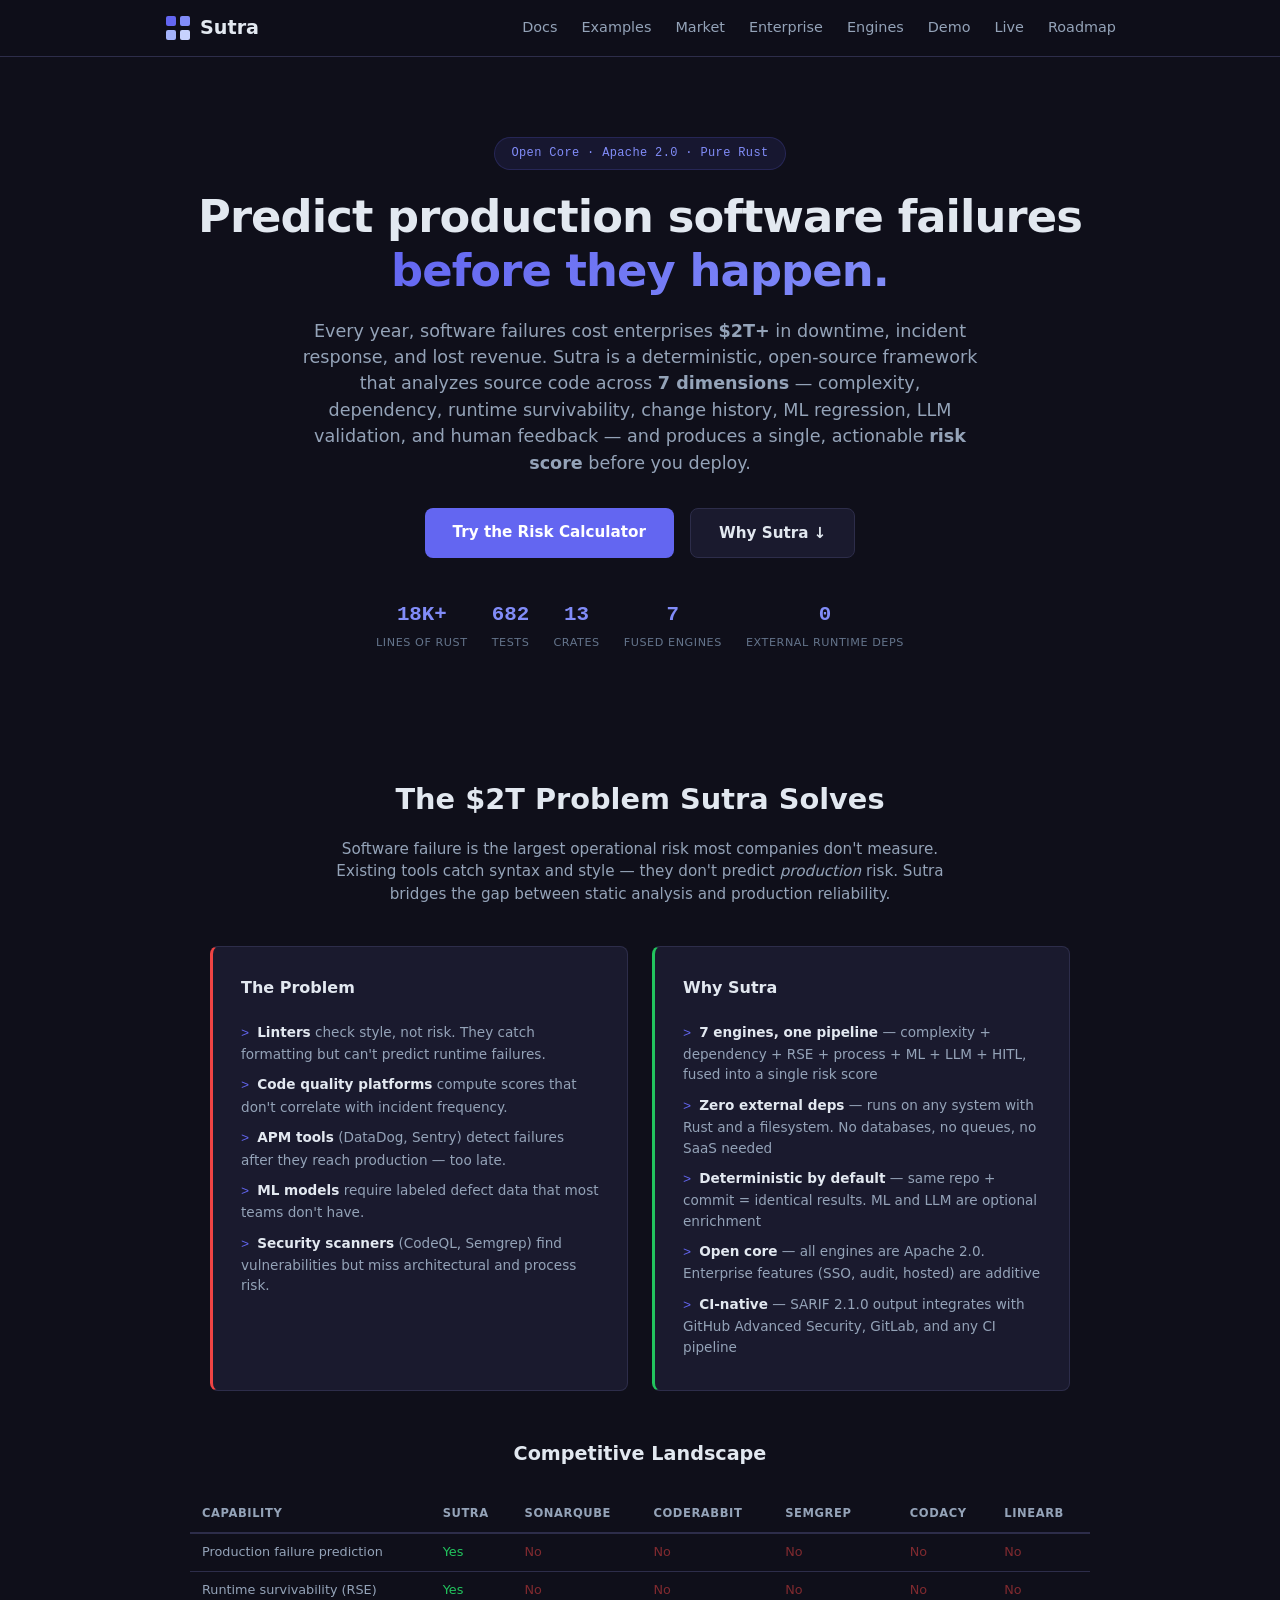
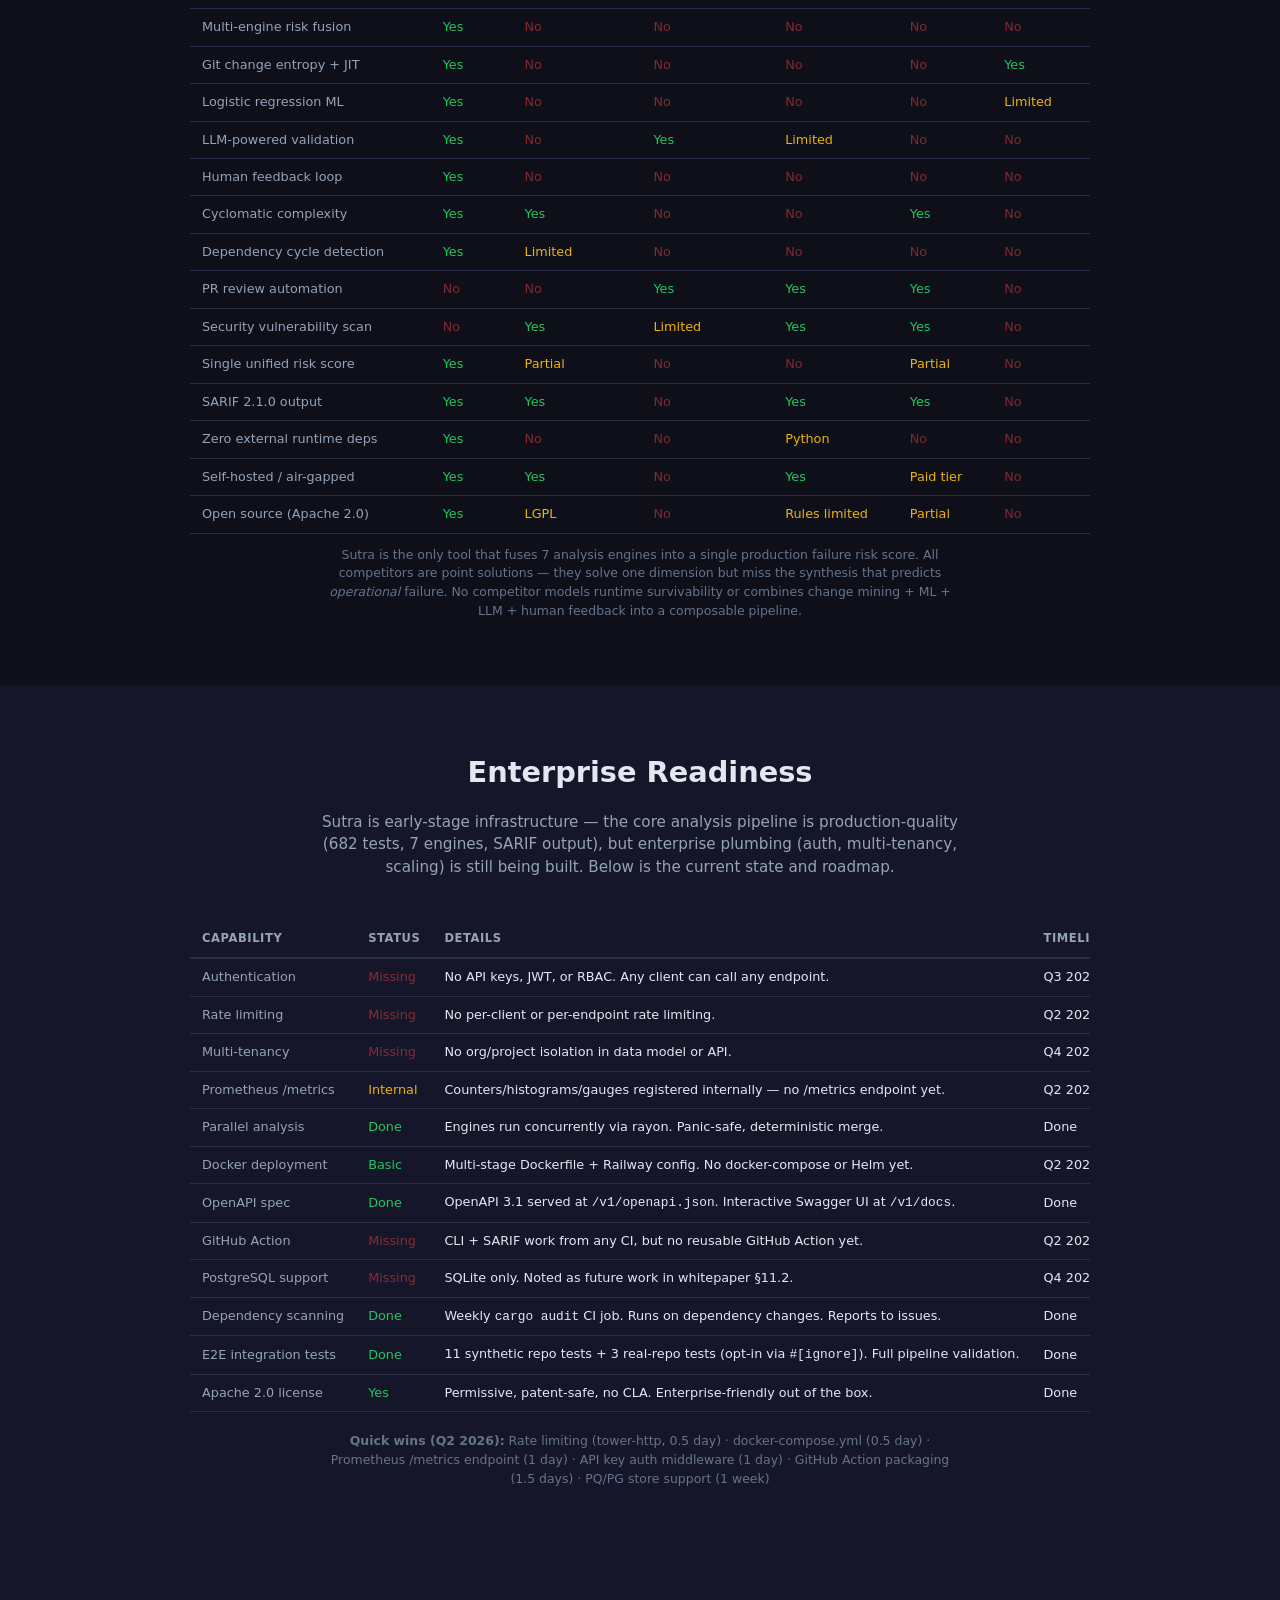
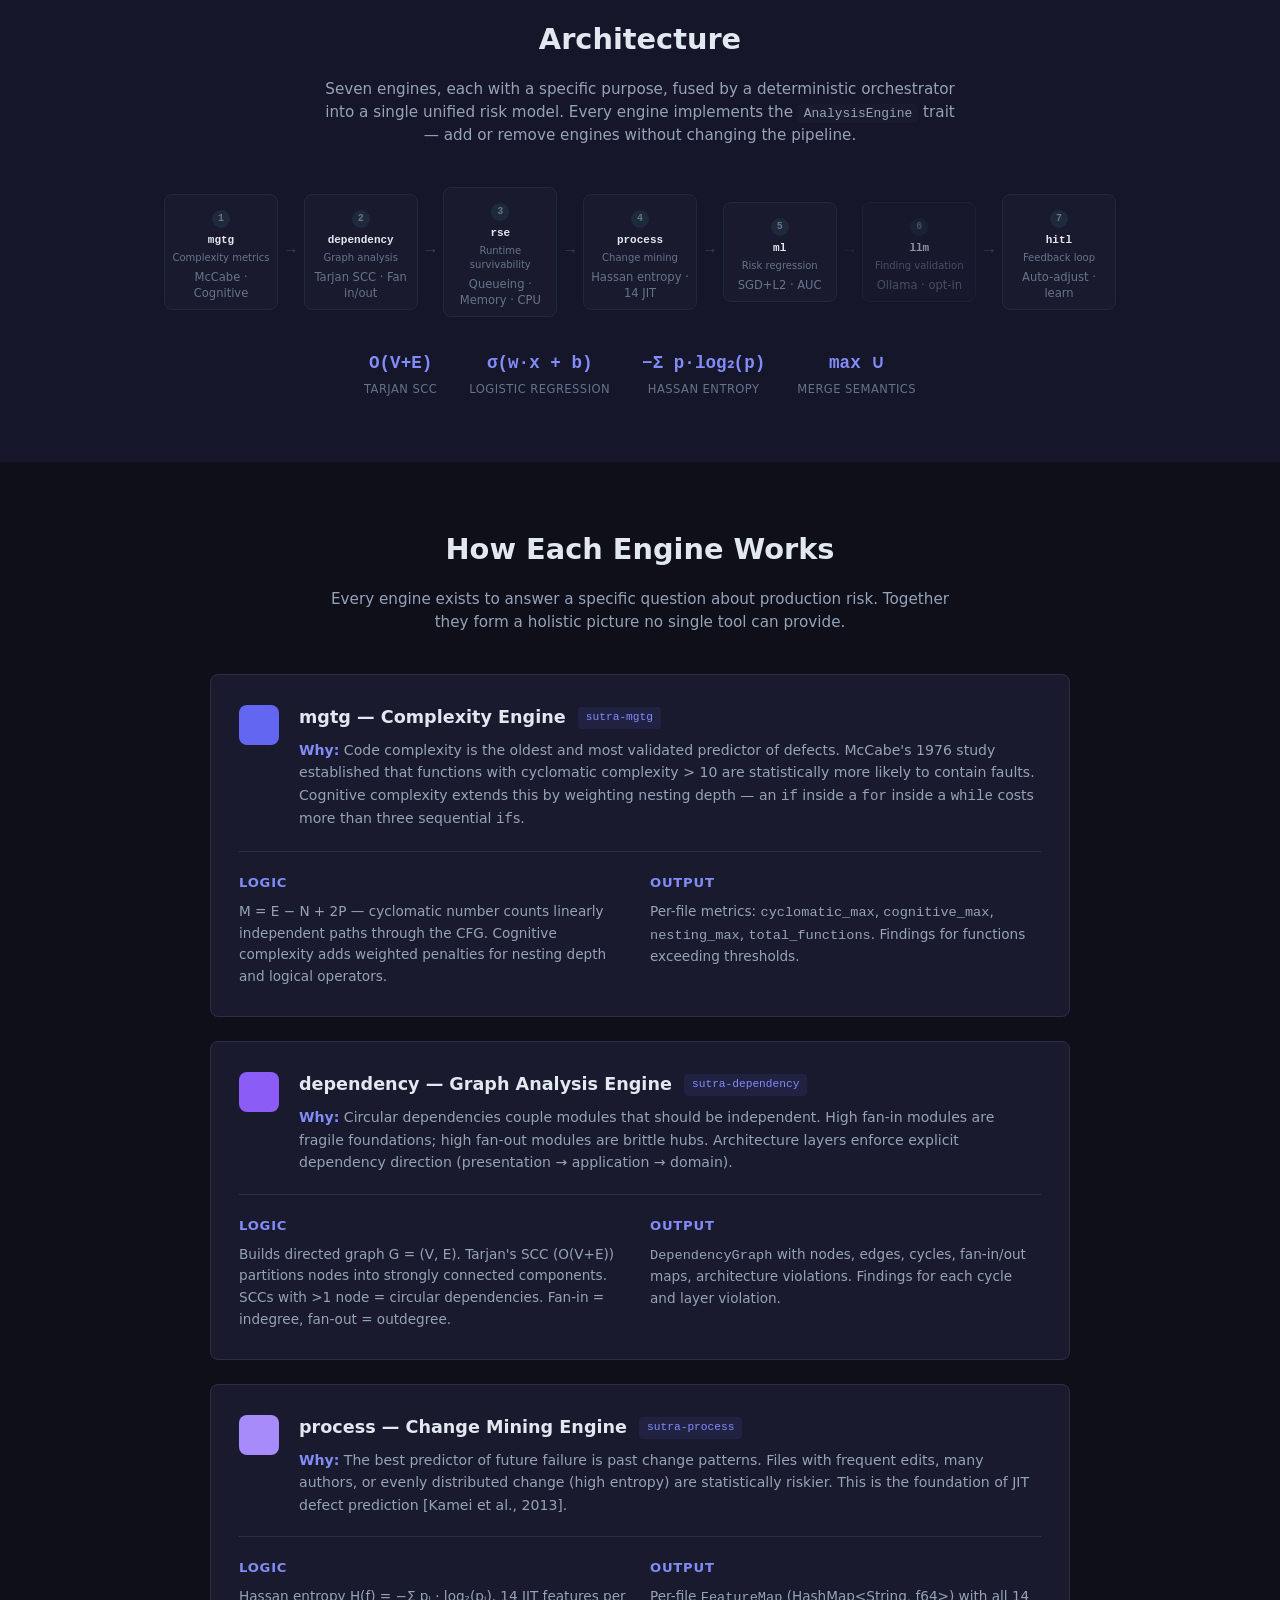
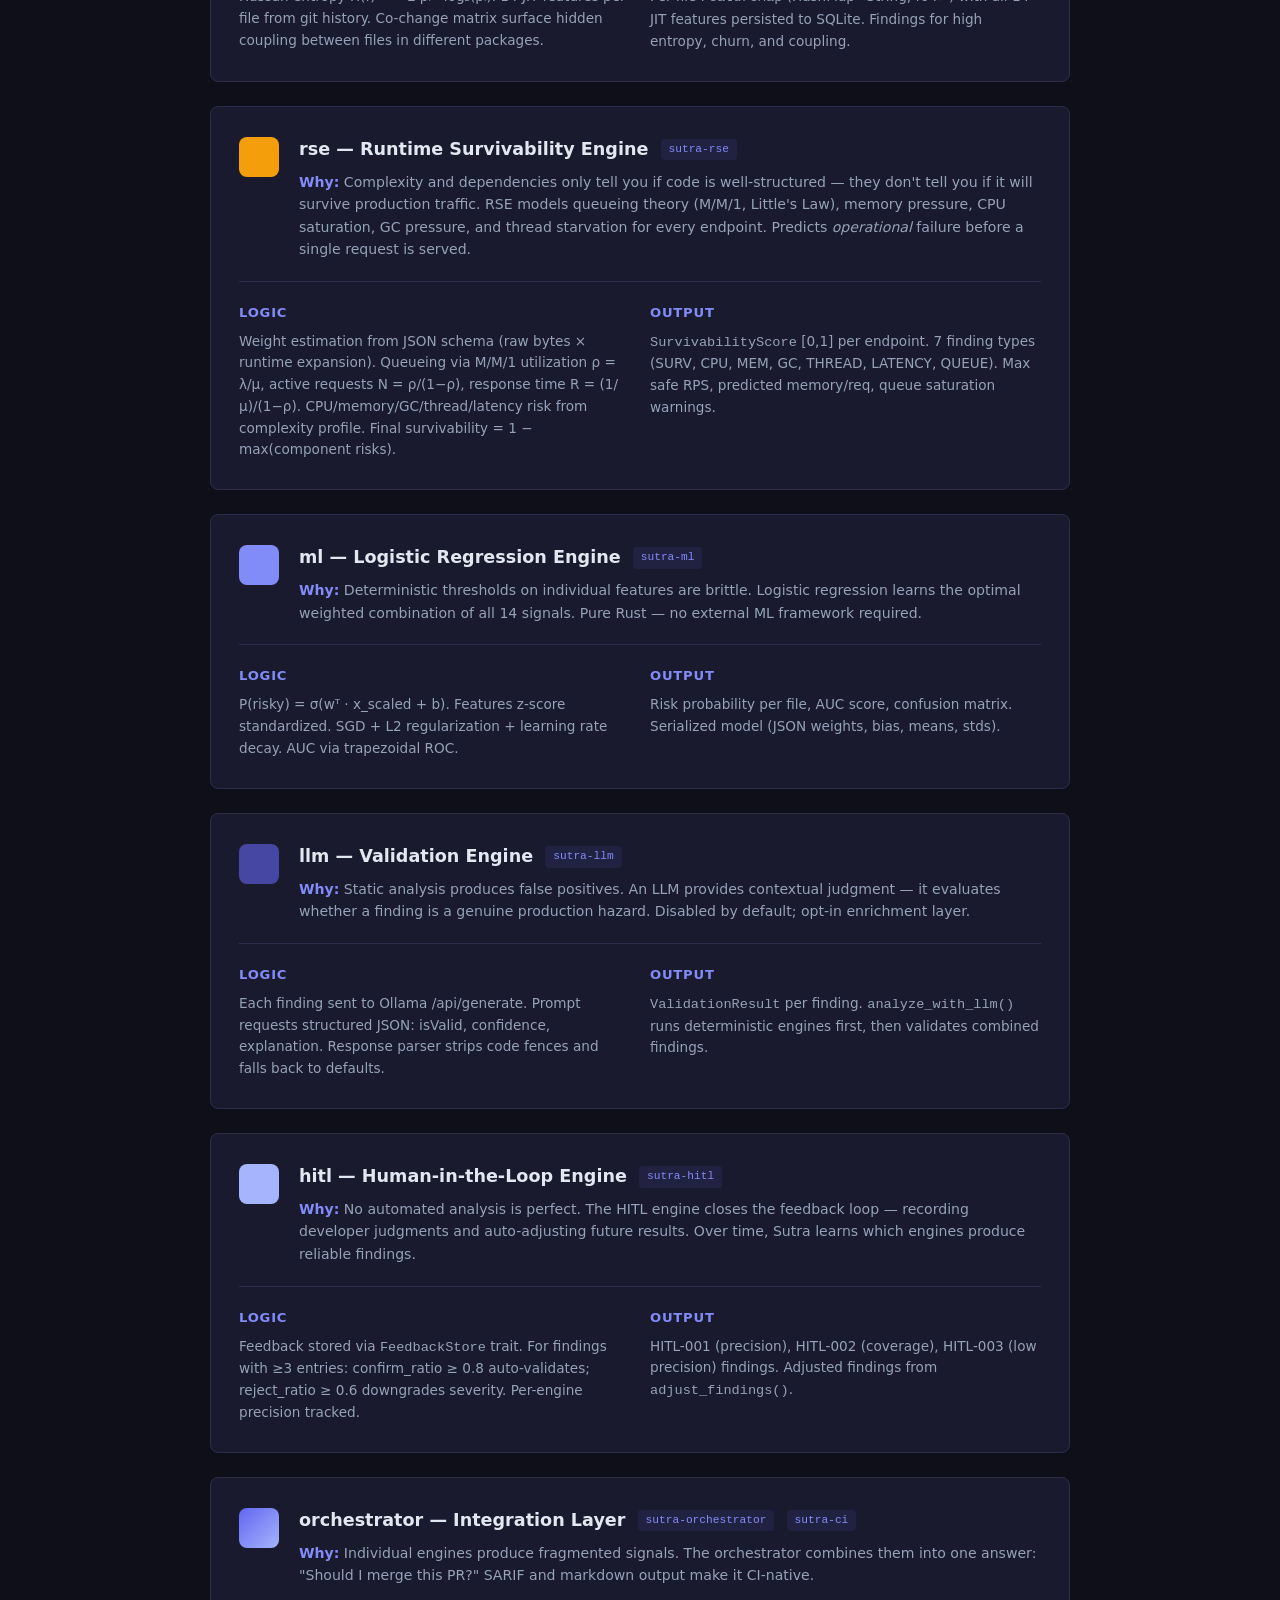
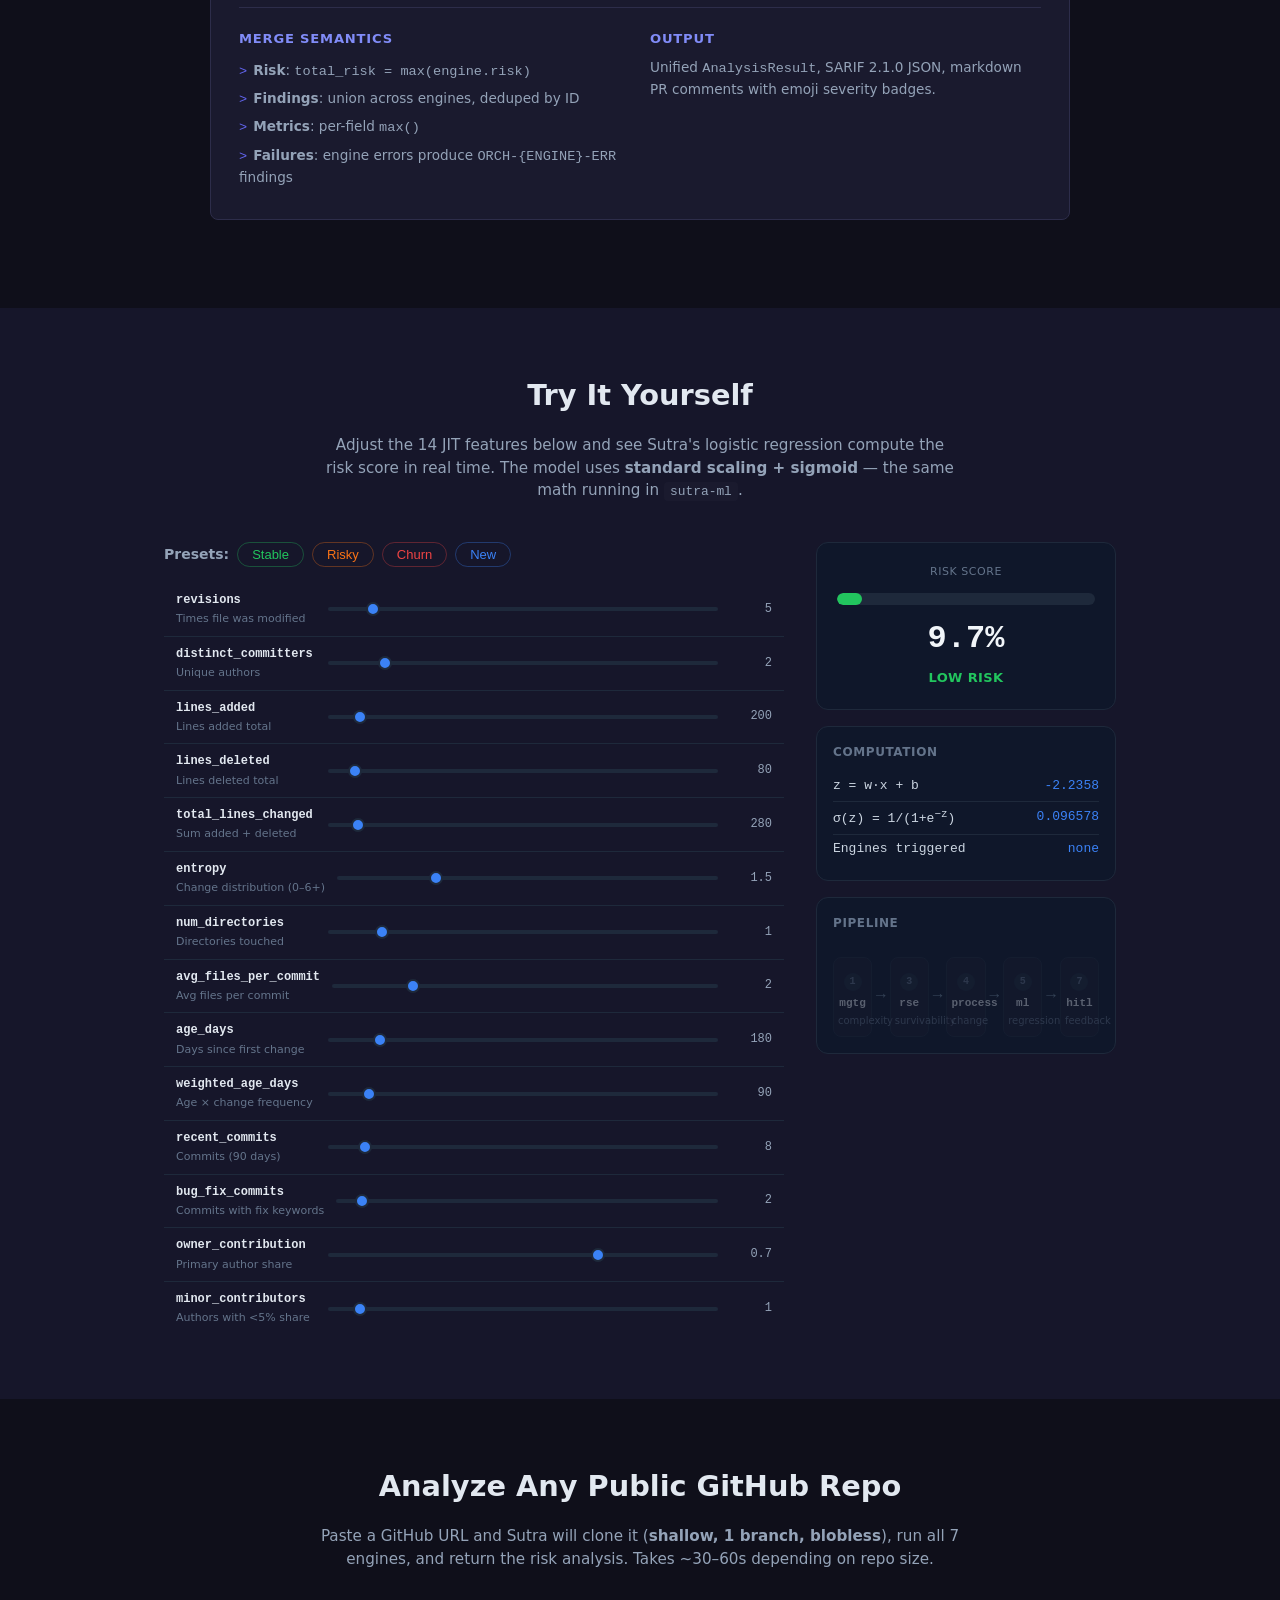
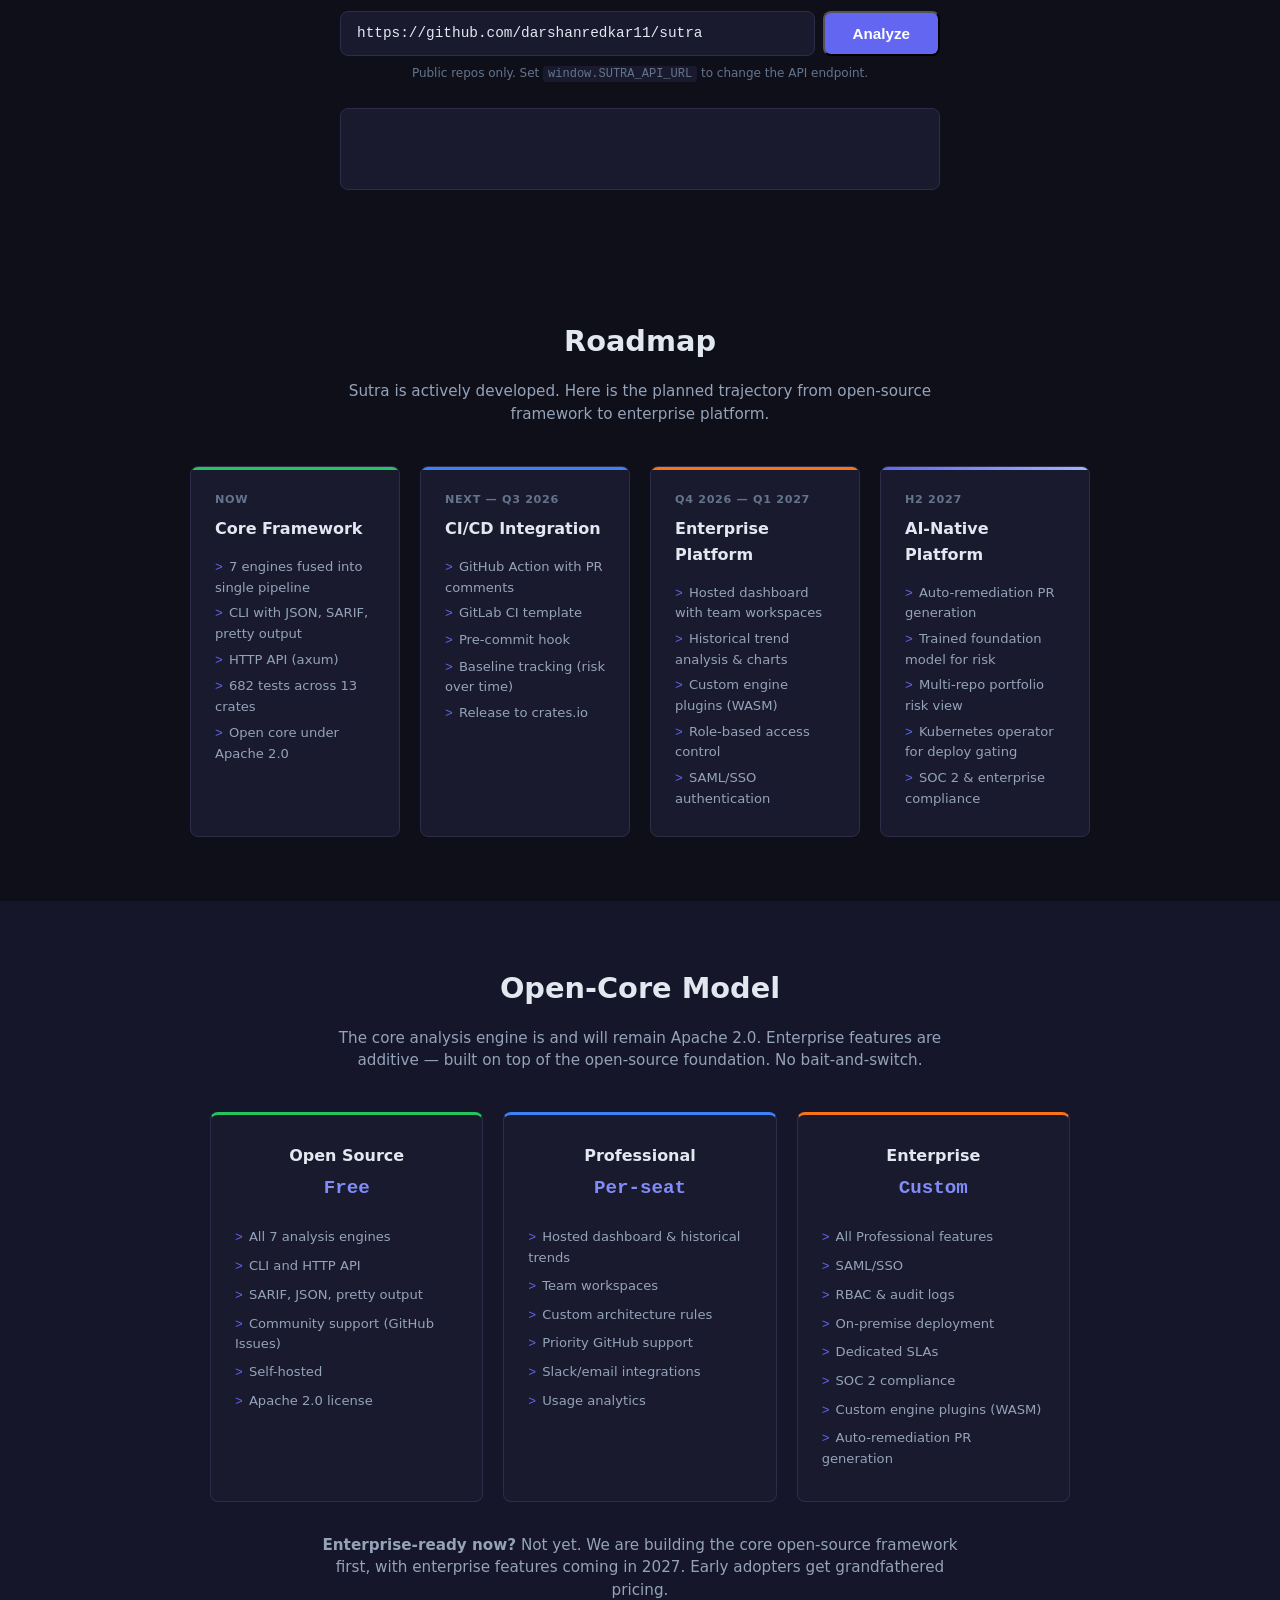
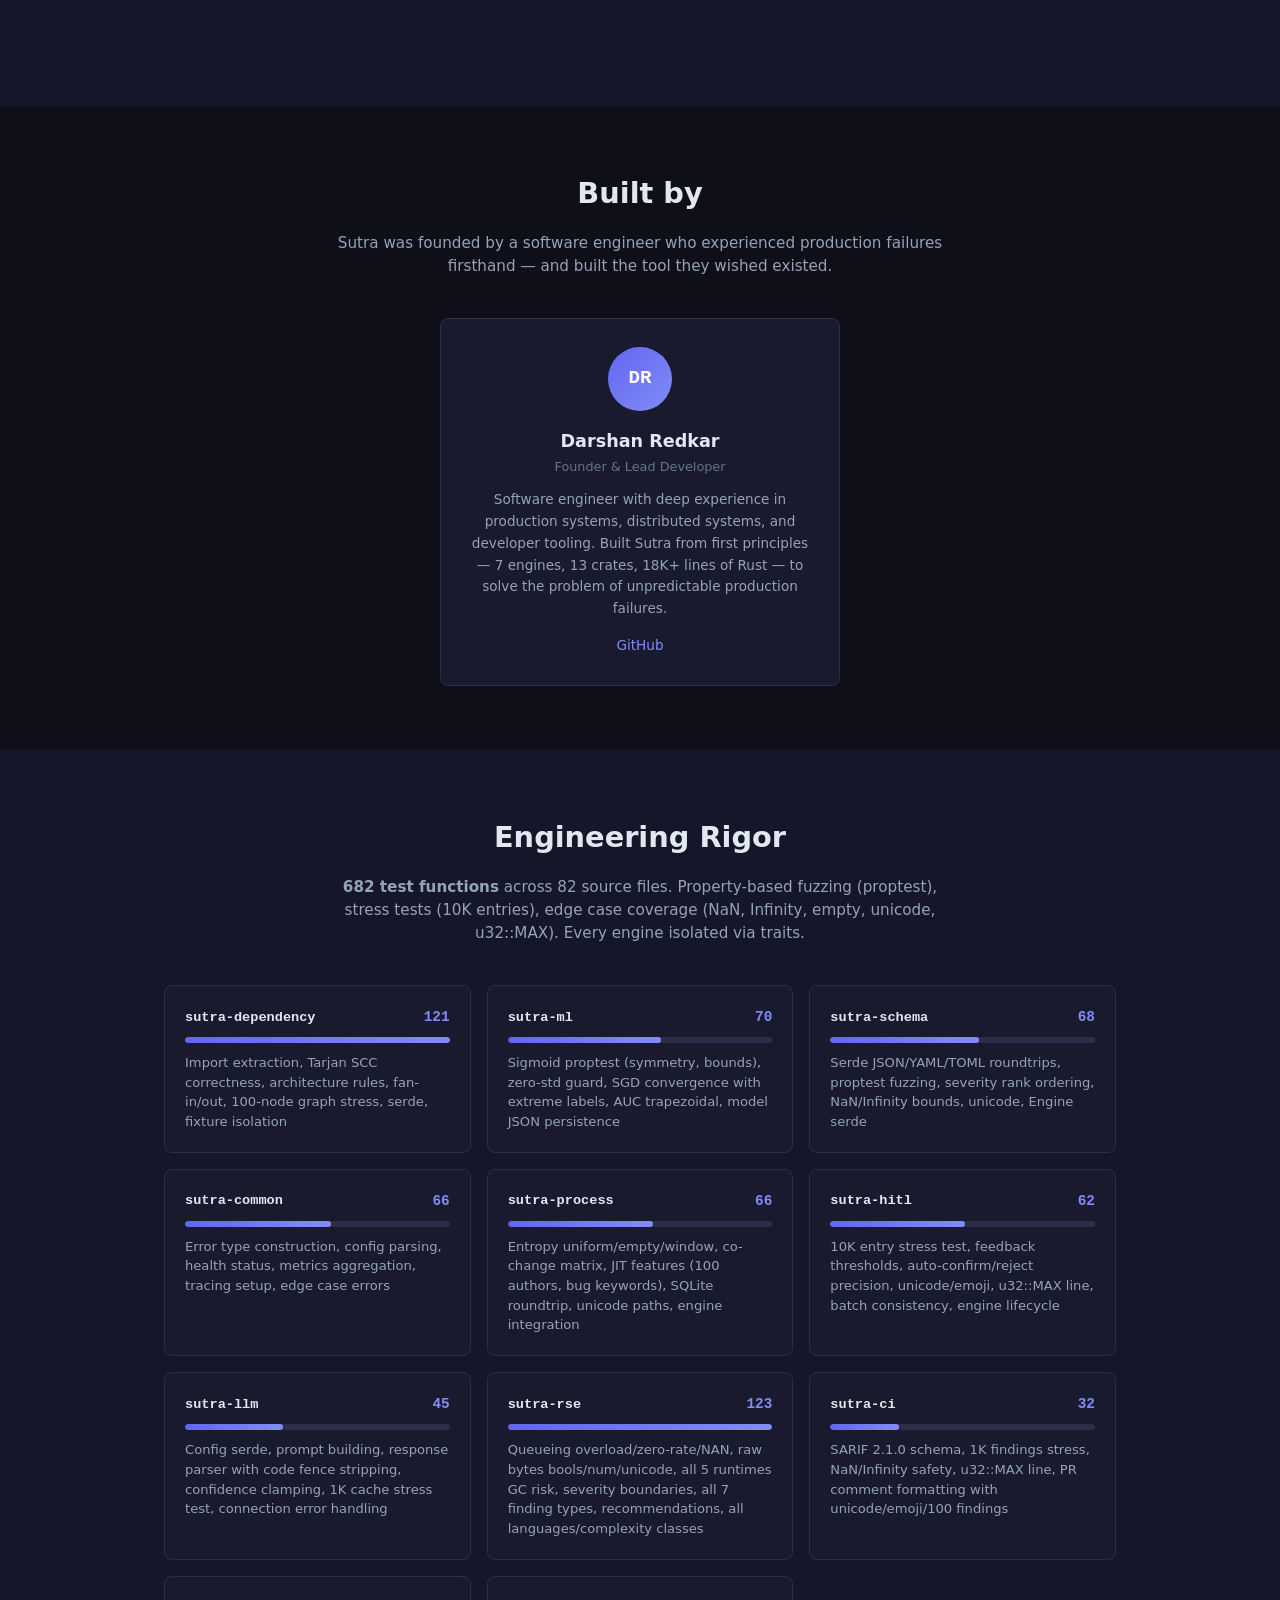
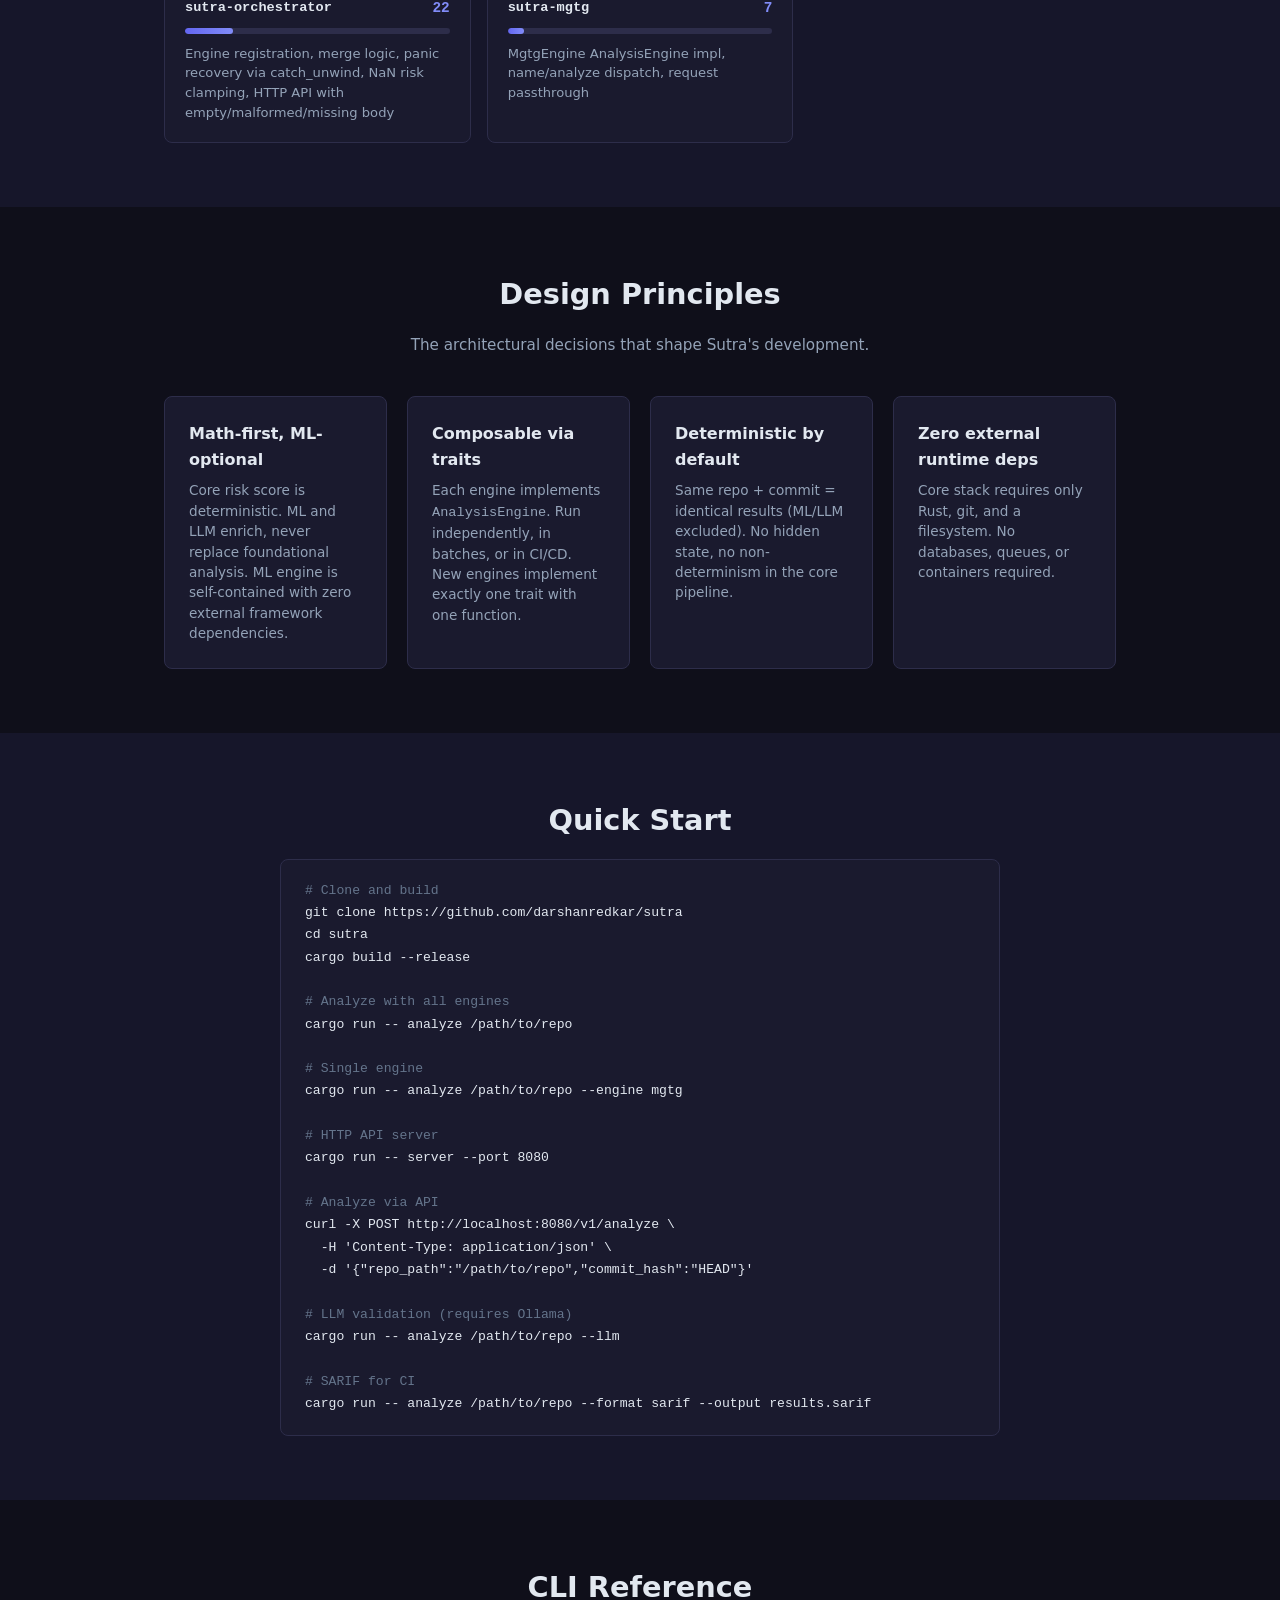
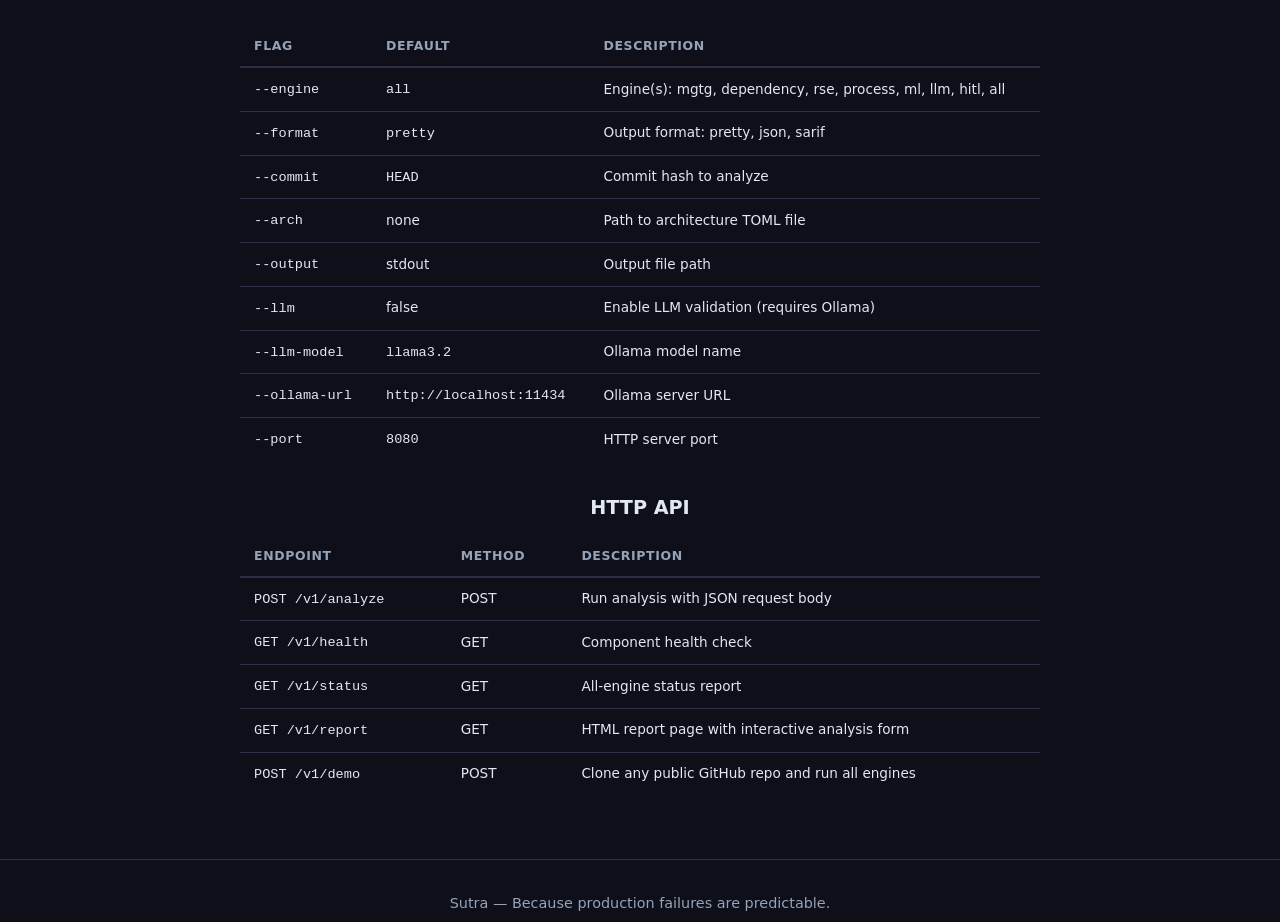
==== commit 314a73be: "Implement Process→ML feature pipeline & weighted risk fusion - Add jit_features: Option<Vec<FeatureM" ====
--- a/website/index.html
+++ b/website/index.html
@@ -29,11 +29,11 @@
 <a href="book.html">Docs</a>
 <a href="example.html">Examples</a>
 <a href="#market">Market</a>
+<a href="#enterprise">Enterprise</a>
 <a href="#engines">Engines</a>
 <a href="#demo">Demo</a>
 <a href="#live-demo">Live</a>
 <a href="#roadmap">Roadmap</a>
-<a href="#monetization">Plans</a>
 </div>
 </div>
 </nav>
@@ -101,25 +101,127 @@
 <div class="comp-table-wrap">
 <table class="comp-table">
 <thead>
-<tr><th>Capability</th><th>Sutra</th><th>SonarQube</th><th>CodeClimate</th><th>Semgrep</th><th>DataDog CI</th></tr>
+<tr><th>Capability</th><th>Sutra</th><th>SonarQube</th><th>CodeRabbit</th><th>Semgrep</th><th>Codacy</th><th>LinearB</th></tr>
 </thead>
 <tbody>
-<tr><td>Cyclomatic complexity</td><td class="yes">Yes</td><td class="yes">Yes</td><td class="yes">Yes</td><td class="no">No</td><td class="no">No</td></tr>
-<tr><td>Dependency cycle detection</td><td class="yes">Yes</td><td class="partial">Limited</td><td class="no">No</td><td class="no">No</td><td class="no">No</td></tr>
-<tr><td>Git change entropy</td><td class="yes">Yes</td><td class="no">No</td><td class="no">No</td><td class="no">No</td><td class="no">No</td></tr>
-<tr><td>14 JIT risk features</td><td class="yes">Yes</td><td class="no">No</td><td class="no">No</td><td class="no">No</td><td class="partial">Limited</td></tr>
-<tr><td>Logistic regression</td><td class="yes">Yes</td><td class="no">No</td><td class="no">No</td><td class="no">No</td><td class="partial">Limited</td></tr>
-<tr><td>LLM validation</td><td class="yes">Yes*</td><td class="no">No</td><td class="no">No</td><td class="partial">Limited</td><td class="no">No</td></tr>
-<tr><td>HITL feedback loop</td><td class="yes">Yes</td><td class="no">No</td><td class="no">No</td><td class="no">No</td><td class="no">No</td></tr>
-<tr><td>Single risk score</td><td class="yes">Yes</td><td class="partial">Partial</td><td class="partial">Partial</td><td class="no">No</td><td class="no">No</td></tr>
-<tr><td>SARIF output</td><td class="yes">Yes</td><td class="yes">Yes</td><td class="no">No</td><td class="yes">Yes</td><td class="no">No</td></tr>
-<tr><td>Zero external deps</td><td class="yes">Yes</td><td class="no">No</td><td class="no">No</td><td class="partial">Python</td><td class="no">No</td></tr>
-<tr><td>Open core</td><td class="yes">Yes</td><td class="partial">Community</td><td class="no">No</td><td class="partial">Rules limited</td><td class="no">No</td></tr>
+<tr><td>Production failure prediction</td><td class="yes">Yes</td><td class="no">No</td><td class="no">No</td><td class="no">No</td><td class="no">No</td><td class="no">No</td></tr>
+<tr><td>Runtime survivability (RSE)</td><td class="yes">Yes</td><td class="no">No</td><td class="no">No</td><td class="no">No</td><td class="no">No</td><td class="no">No</td></tr>
+<tr><td>Multi-engine risk fusion</td><td class="yes">Yes</td><td class="no">No</td><td class="no">No</td><td class="no">No</td><td class="no">No</td><td class="no">No</td></tr>
+<tr><td>Git change entropy + JIT</td><td class="yes">Yes</td><td class="no">No</td><td class="no">No</td><td class="no">No</td><td class="no">No</td><td class="yes">Yes</td></tr>
+<tr><td>Logistic regression ML</td><td class="yes">Yes</td><td class="no">No</td><td class="no">No</td><td class="no">No</td><td class="no">No</td><td class="partial">Limited</td></tr>
+<tr><td>LLM-powered validation</td><td class="yes">Yes</td><td class="no">No</td><td class="yes">Yes</td><td class="partial">Limited</td><td class="no">No</td><td class="no">No</td></tr>
+<tr><td>Human feedback loop</td><td class="yes">Yes</td><td class="no">No</td><td class="no">No</td><td class="no">No</td><td class="no">No</td><td class="no">No</td></tr>
+<tr><td>Cyclomatic complexity</td><td class="yes">Yes</td><td class="yes">Yes</td><td class="no">No</td><td class="no">No</td><td class="yes">Yes</td><td class="no">No</td></tr>
+<tr><td>Dependency cycle detection</td><td class="yes">Yes</td><td class="partial">Limited</td><td class="no">No</td><td class="no">No</td><td class="no">No</td><td class="no">No</td></tr>
+<tr><td>PR review automation</td><td class="no">No</td><td class="no">No</td><td class="yes">Yes</td><td class="yes">Yes</td><td class="yes">Yes</td><td class="no">No</td></tr>
+<tr><td>Security vulnerability scan</td><td class="no">No</td><td class="yes">Yes</td><td class="partial">Limited</td><td class="yes">Yes</td><td class="yes">Yes</td><td class="no">No</td></tr>
+<tr><td>Single unified risk score</td><td class="yes">Yes</td><td class="partial">Partial</td><td class="no">No</td><td class="no">No</td><td class="partial">Partial</td><td class="no">No</td></tr>
+<tr><td>SARIF 2.1.0 output</td><td class="yes">Yes</td><td class="yes">Yes</td><td class="no">No</td><td class="yes">Yes</td><td class="yes">Yes</td><td class="no">No</td></tr>
+<tr><td>Zero external runtime deps</td><td class="yes">Yes</td><td class="no">No</td><td class="no">No</td><td class="partial">Python</td><td class="no">No</td><td class="no">No</td></tr>
+<tr><td>Self-hosted / air-gapped</td><td class="yes">Yes</td><td class="yes">Yes</td><td class="no">No</td><td class="yes">Yes</td><td class="partial">Paid tier</td><td class="no">No</td></tr>
+<tr><td>Open source (Apache 2.0)</td><td class="yes">Yes</td><td class="partial">LGPL</td><td class="no">No</td><td class="partial">Rules limited</td><td class="partial">Partial</td><td class="no">No</td></tr>
 </tbody>
 </table>
 </div>
-<p class="table-footnote">* LLM engine is optional (disabled by default, enabled via <code>--llm</code> flag). Only Sutra fuses all 7 signals into one composable pipeline.</p>
-
+<p class="table-footnote">Sutra is the only tool that fuses 7 analysis engines into a single production failure risk score. All competitors are point solutions — they solve one dimension but miss the synthesis that predicts <em>operational</em> failure. No competitor models runtime survivability or combines change mining + ML + LLM + human feedback into a composable pipeline.</p>
+
+</div>
+</section>
+
+<!-- ═══════════════════════════════════════════════════════ ENTERPRISE -->
+
+<section id="enterprise" class="section section-dark">
+<div class="container">
+<h2>Enterprise Readiness</h2>
+<p class="section-desc">
+Sutra is early-stage infrastructure — the core analysis pipeline is production-quality (682 tests, 7 engines, SARIF output), but enterprise plumbing (auth, multi-tenancy, scaling) is still being built. Below is the current state and roadmap.
+</p>
+
+<div class="comp-table-wrap">
+<table class="comp-table">
+<thead>
+<tr><th>Capability</th><th>Status</th><th>Details</th><th>Timeline</th></tr>
+</thead>
+<tbody>
+<tr>
+  <td>Authentication</td>
+  <td class="no">Missing</td>
+  <td>No API keys, JWT, or RBAC. Any client can call any endpoint.</td>
+  <td>Q3 2026</td>
+</tr>
+<tr>
+  <td>Rate limiting</td>
+  <td class="no">Missing</td>
+  <td>No per-client or per-endpoint rate limiting.</td>
+  <td>Q2 2026</td>
+</tr>
+<tr>
+  <td>Multi-tenancy</td>
+  <td class="no">Missing</td>
+  <td>No org/project isolation in data model or API.</td>
+  <td>Q4 2026</td>
+</tr>
+<tr>
+  <td>Prometheus /metrics</td>
+  <td class="partial">Internal</td>
+  <td>Counters/histograms/gauges registered internally — no /metrics endpoint yet.</td>
+  <td>Q2 2026</td>
+</tr>
+<tr>
+  <td>Parallel analysis</td>
+  <td class="yes">Done</td>
+  <td>Engines run concurrently via rayon. Panic-safe, deterministic merge.</td>
+  <td>Done</td>
+</tr>
+<tr>
+  <td>Docker deployment</td>
+  <td class="yes">Basic</td>
+  <td>Multi-stage Dockerfile + Railway config. No docker-compose or Helm yet.</td>
+  <td>Q2 2026</td>
+</tr>
+<tr>
+  <td>OpenAPI spec</td>
+  <td class="yes">Done</td>
+  <td>OpenAPI 3.1 served at <code>/v1/openapi.json</code>. Interactive Swagger UI at <code>/v1/docs</code>.</td>
+  <td>Done</td>
+</tr>
+<tr>
+  <td>GitHub Action</td>
+  <td class="no">Missing</td>
+  <td>CLI + SARIF work from any CI, but no reusable GitHub Action yet.</td>
+  <td>Q2 2026</td>
+</tr>
+<tr>
+  <td>PostgreSQL support</td>
+  <td class="no">Missing</td>
+  <td>SQLite only. Noted as future work in whitepaper §11.2.</td>
+  <td>Q4 2026</td>
+</tr>
+<tr>
+  <td>Dependency scanning</td>
+  <td class="yes">Done</td>
+  <td>Weekly <code>cargo audit</code> CI job. Runs on dependency changes. Reports to issues.</td>
+  <td>Done</td>
+</tr>
+<tr>
+  <td>E2E integration tests</td>
+  <td class="yes">Done</td>
+  <td>11 synthetic repo tests + 3 real-repo tests (opt-in via <code>#[ignore]</code>). Full pipeline validation.</td>
+  <td>Done</td>
+</tr>
+<tr>
+  <td>Apache 2.0 license</td>
+  <td class="yes">Yes</td>
+  <td>Permissive, patent-safe, no CLA. Enterprise-friendly out of the box.</td>
+  <td>Done</td>
+</tr>
+</tbody>
+</table>
+</div>
+
+<p class="table-footnote" style="margin-top: 20px;">
+<strong>Quick wins (Q2 2026):</strong> Rate limiting (tower-http, 0.5 day) &middot; docker-compose.yml (0.5 day) &middot; Prometheus /metrics endpoint (1 day) &middot; API key auth middleware (1 day) &middot; GitHub Action packaging (1.5 days) &middot; PQ/PG store support (1 week)
+</p>
 </div>
 </section>
 
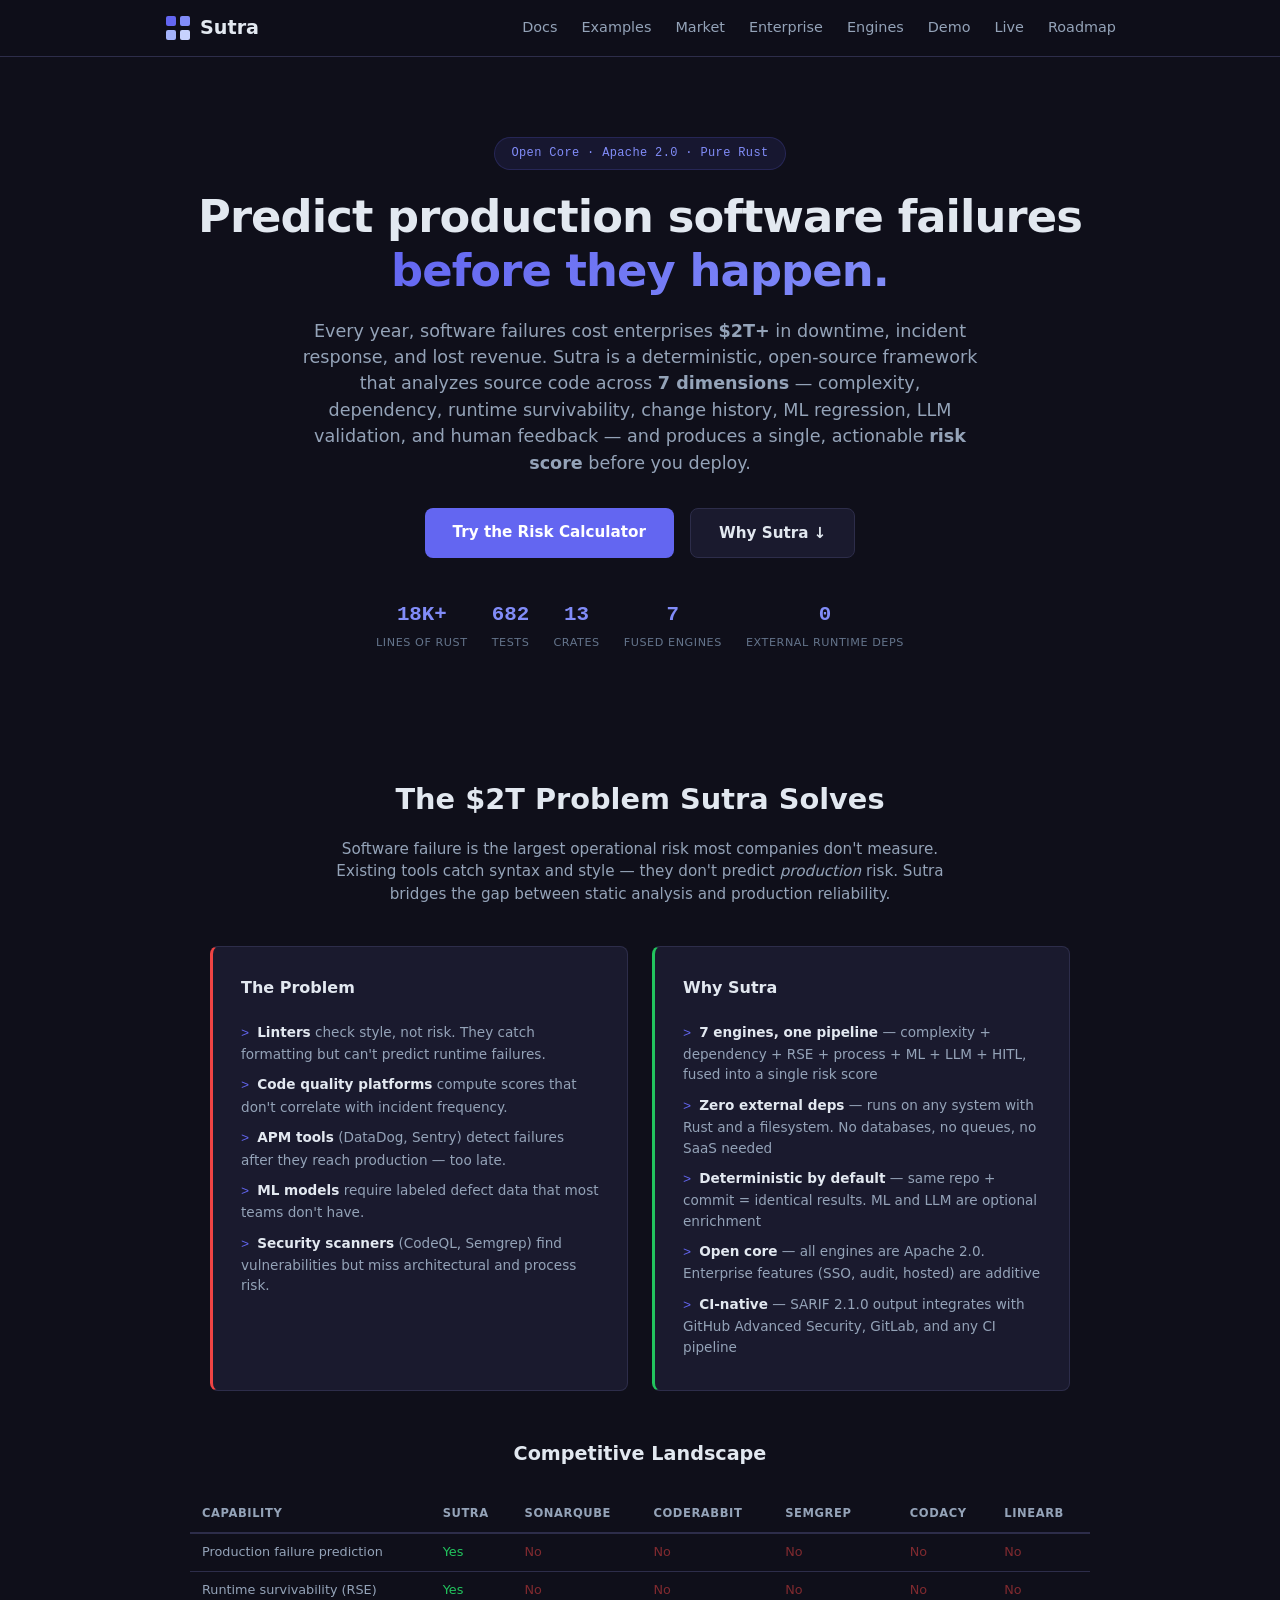
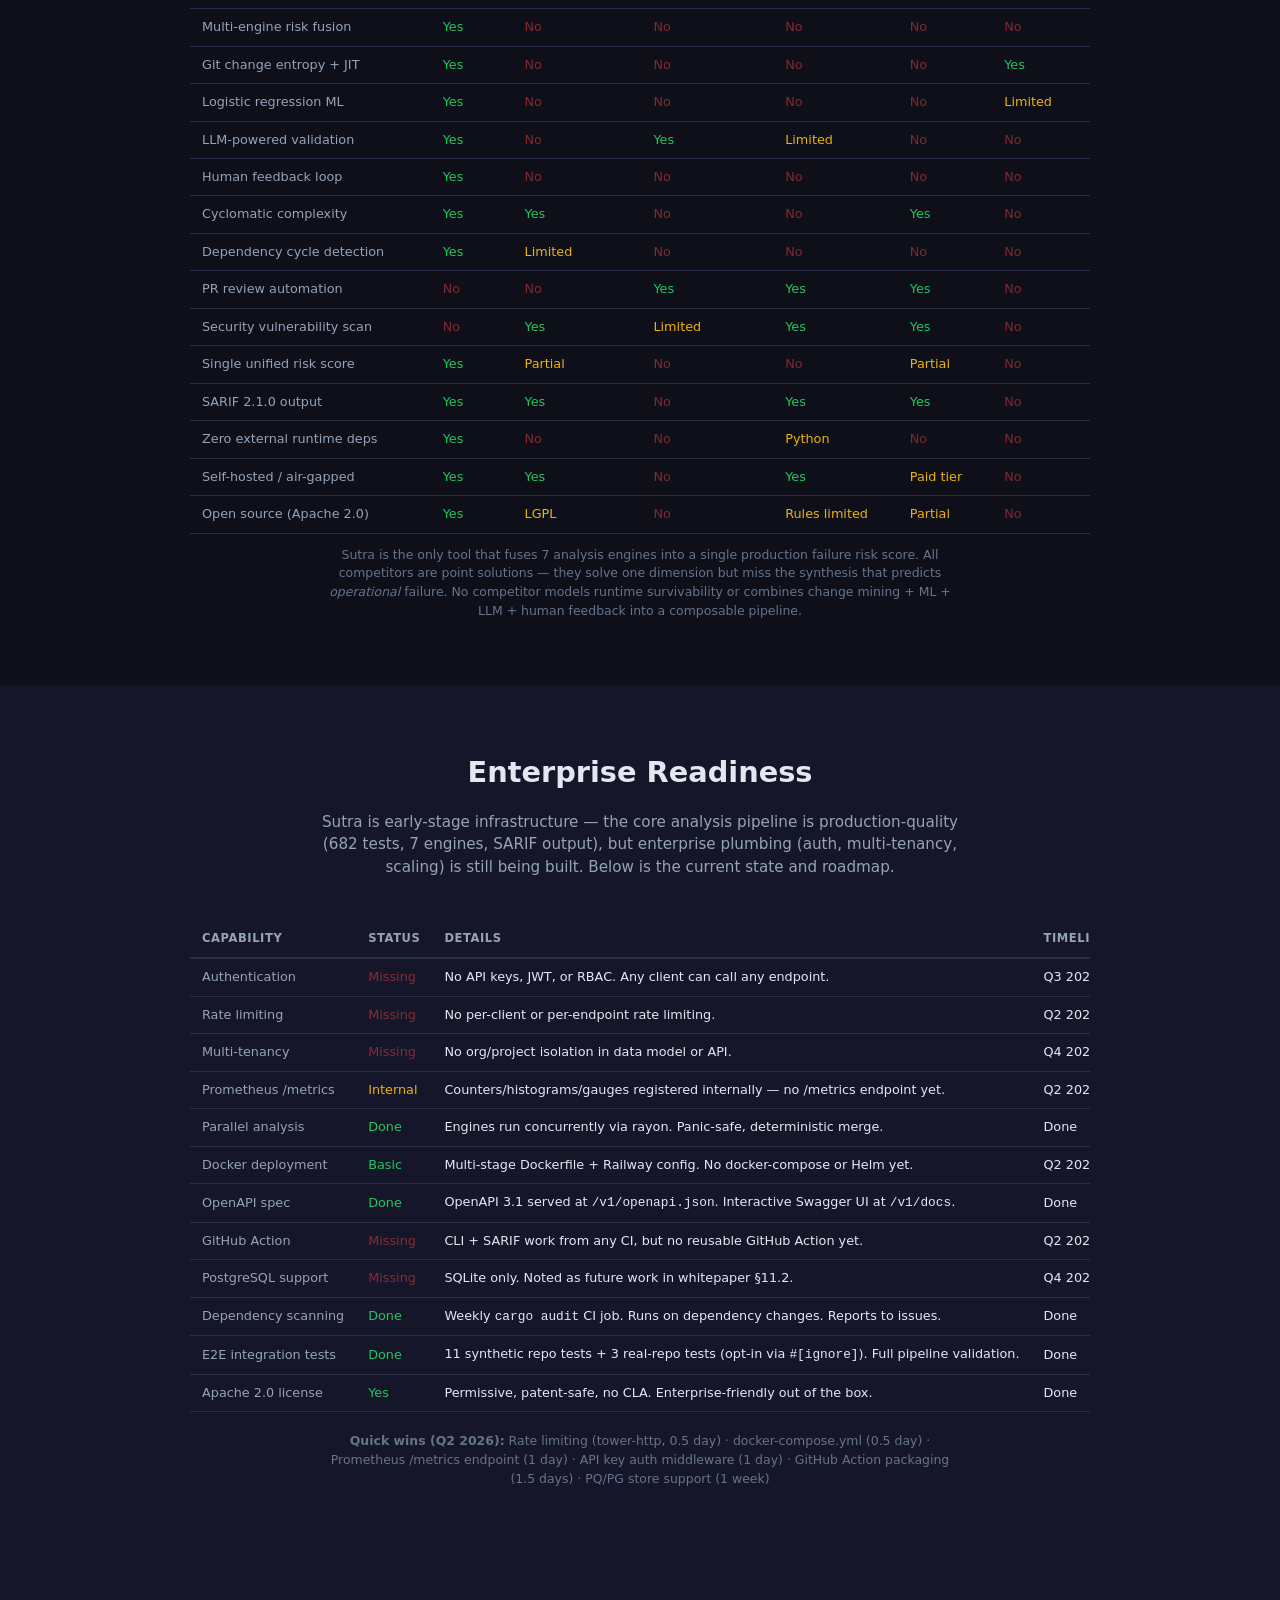
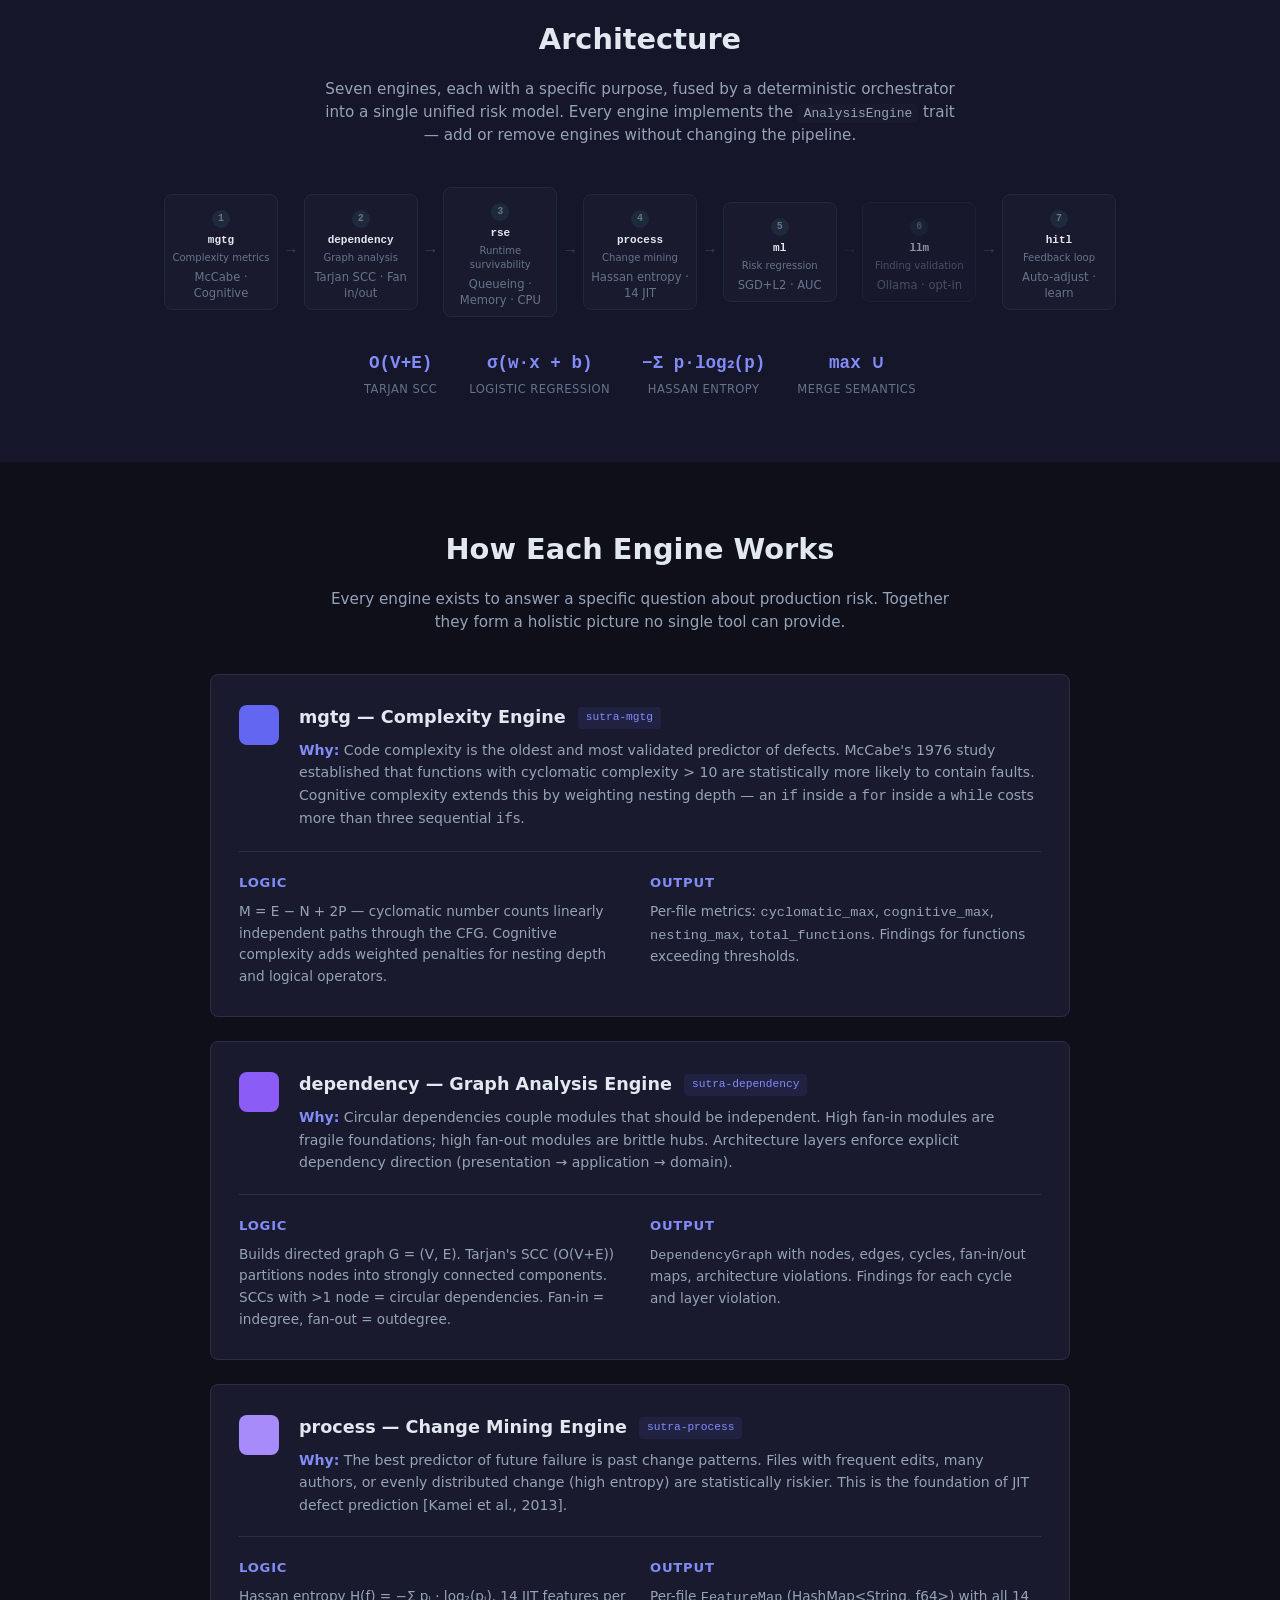
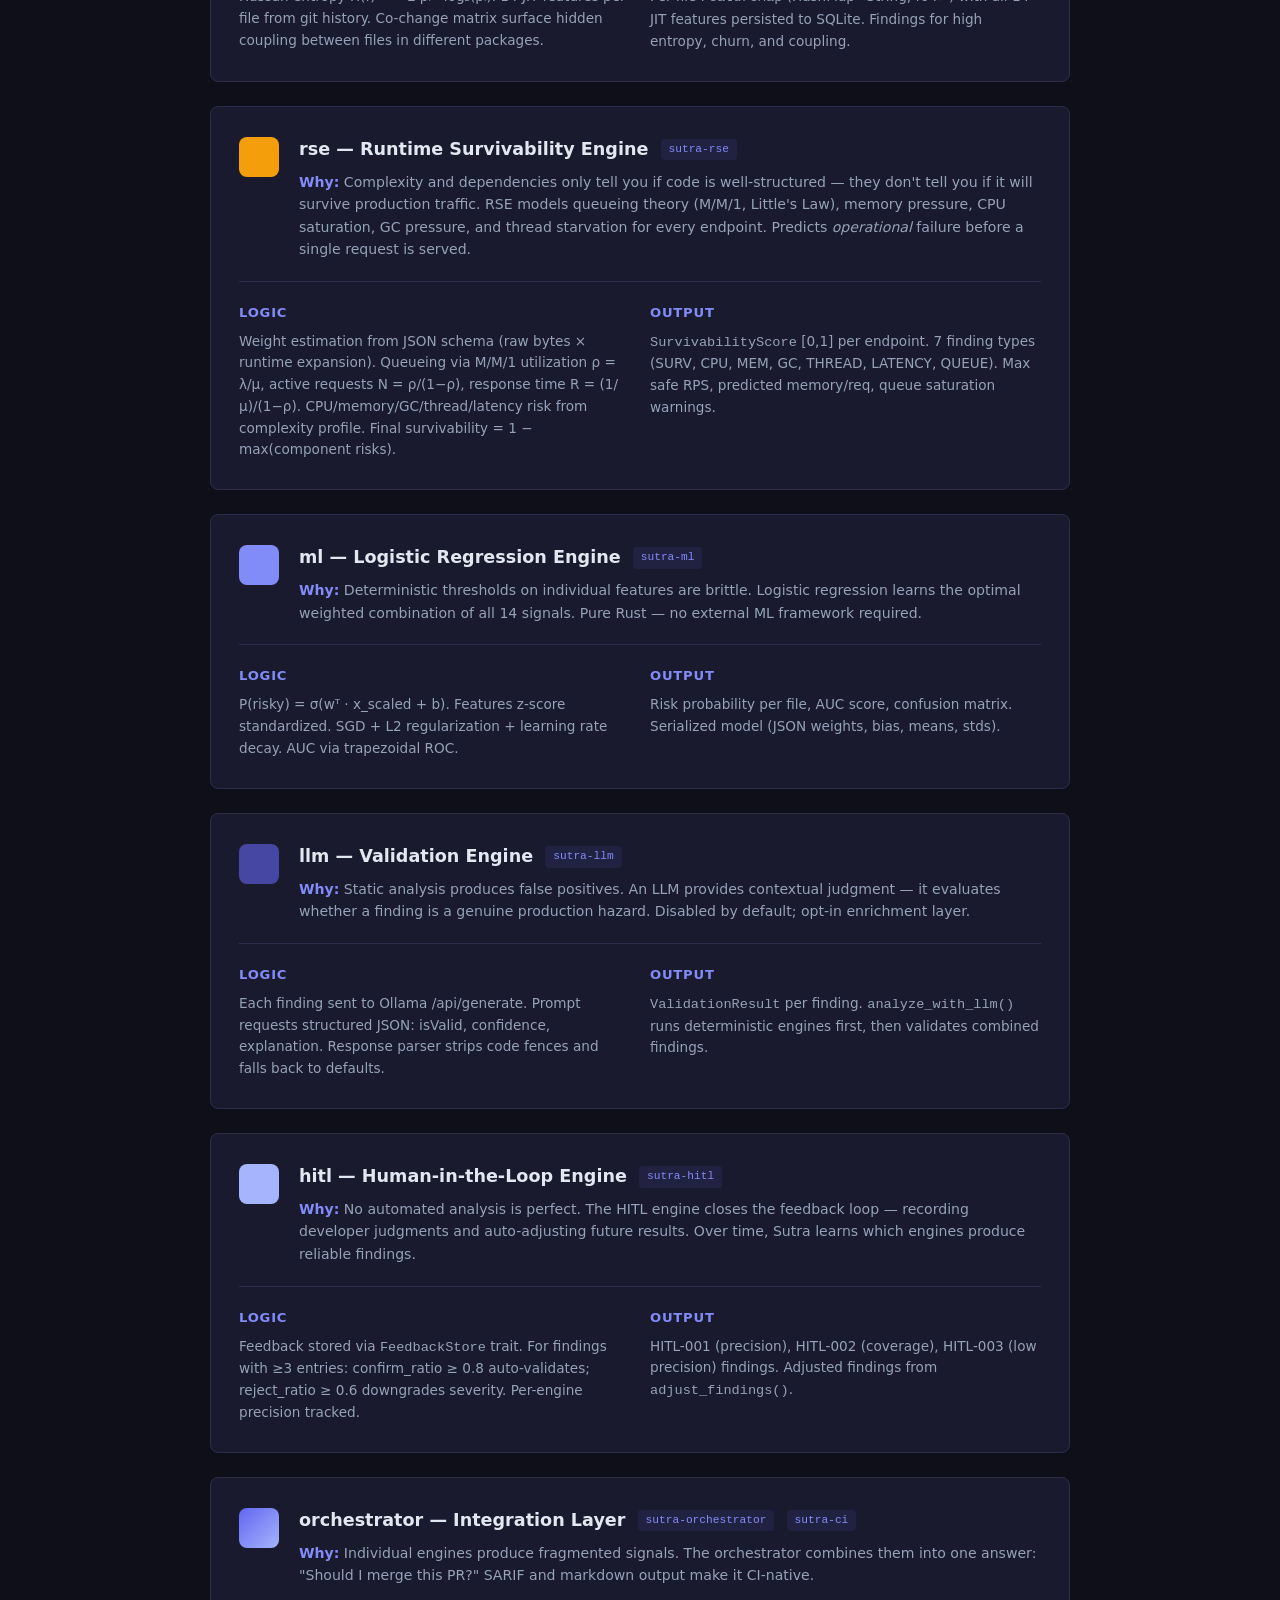
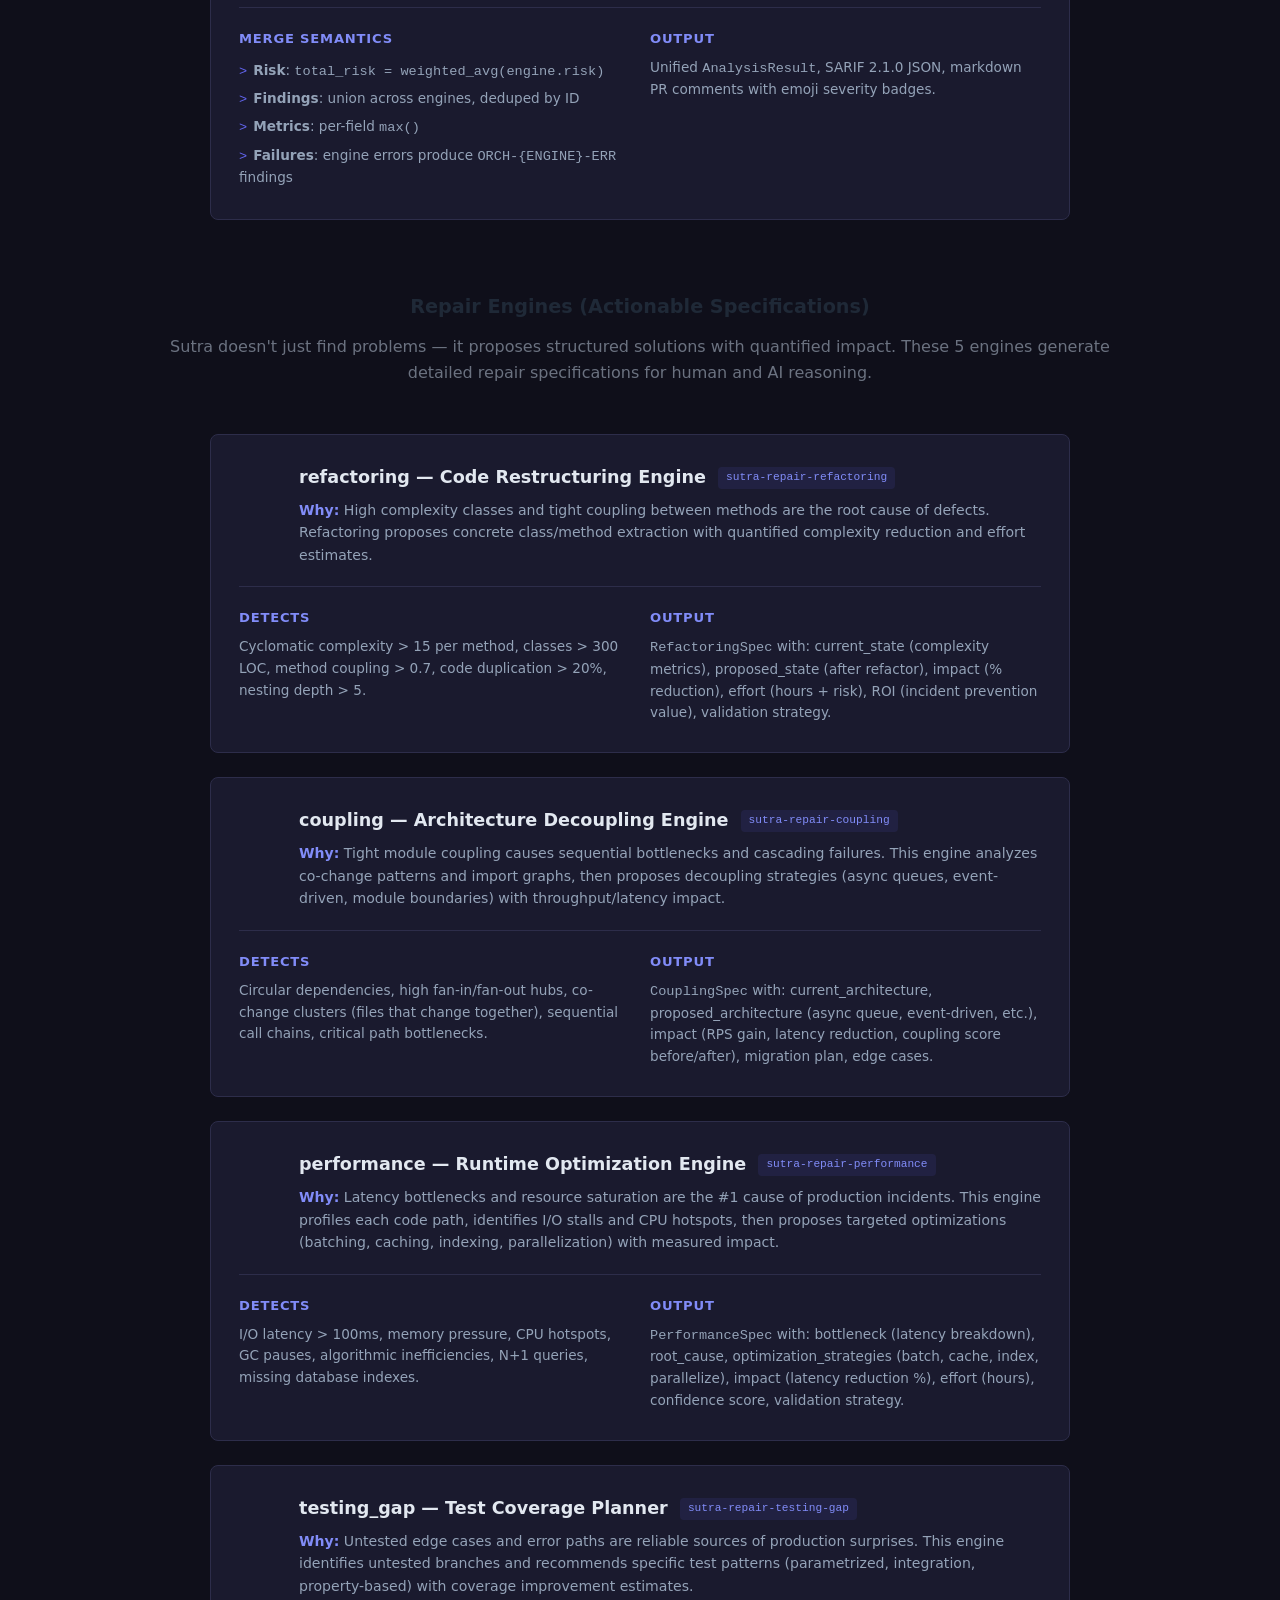
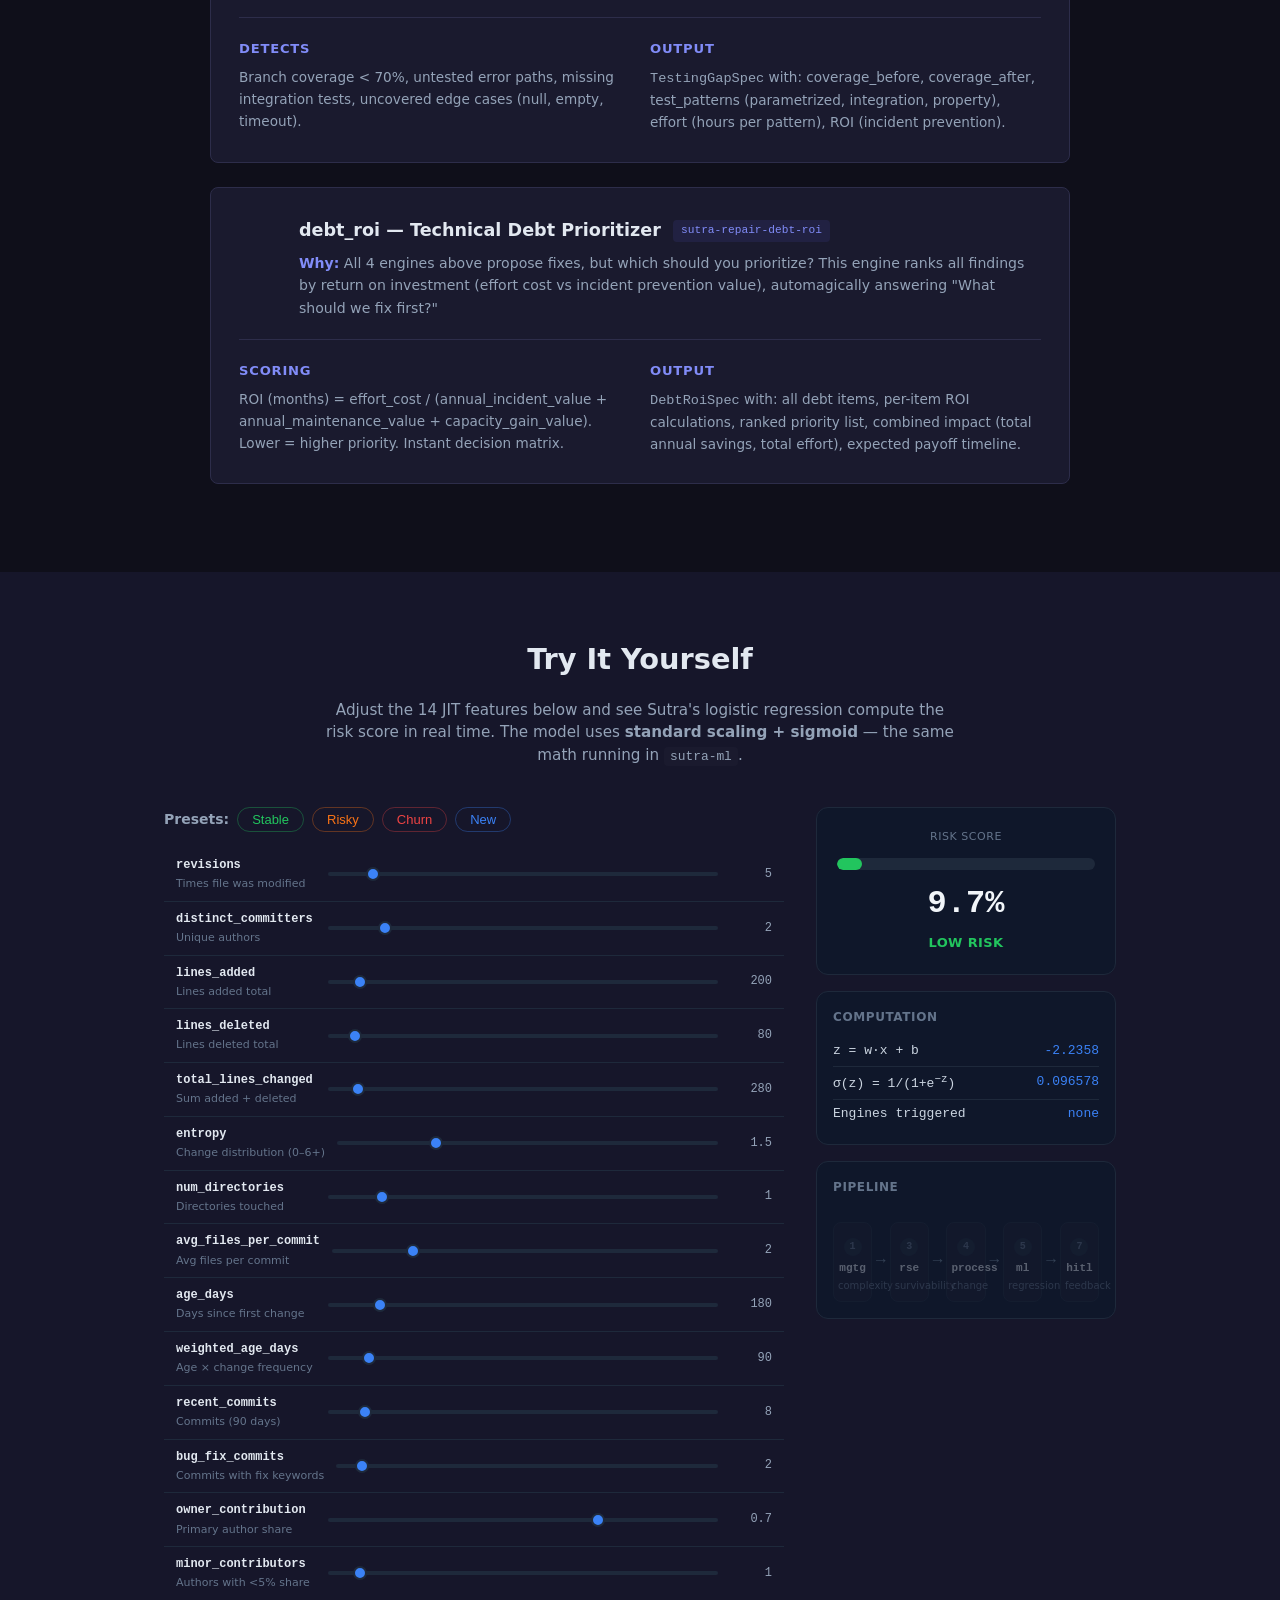
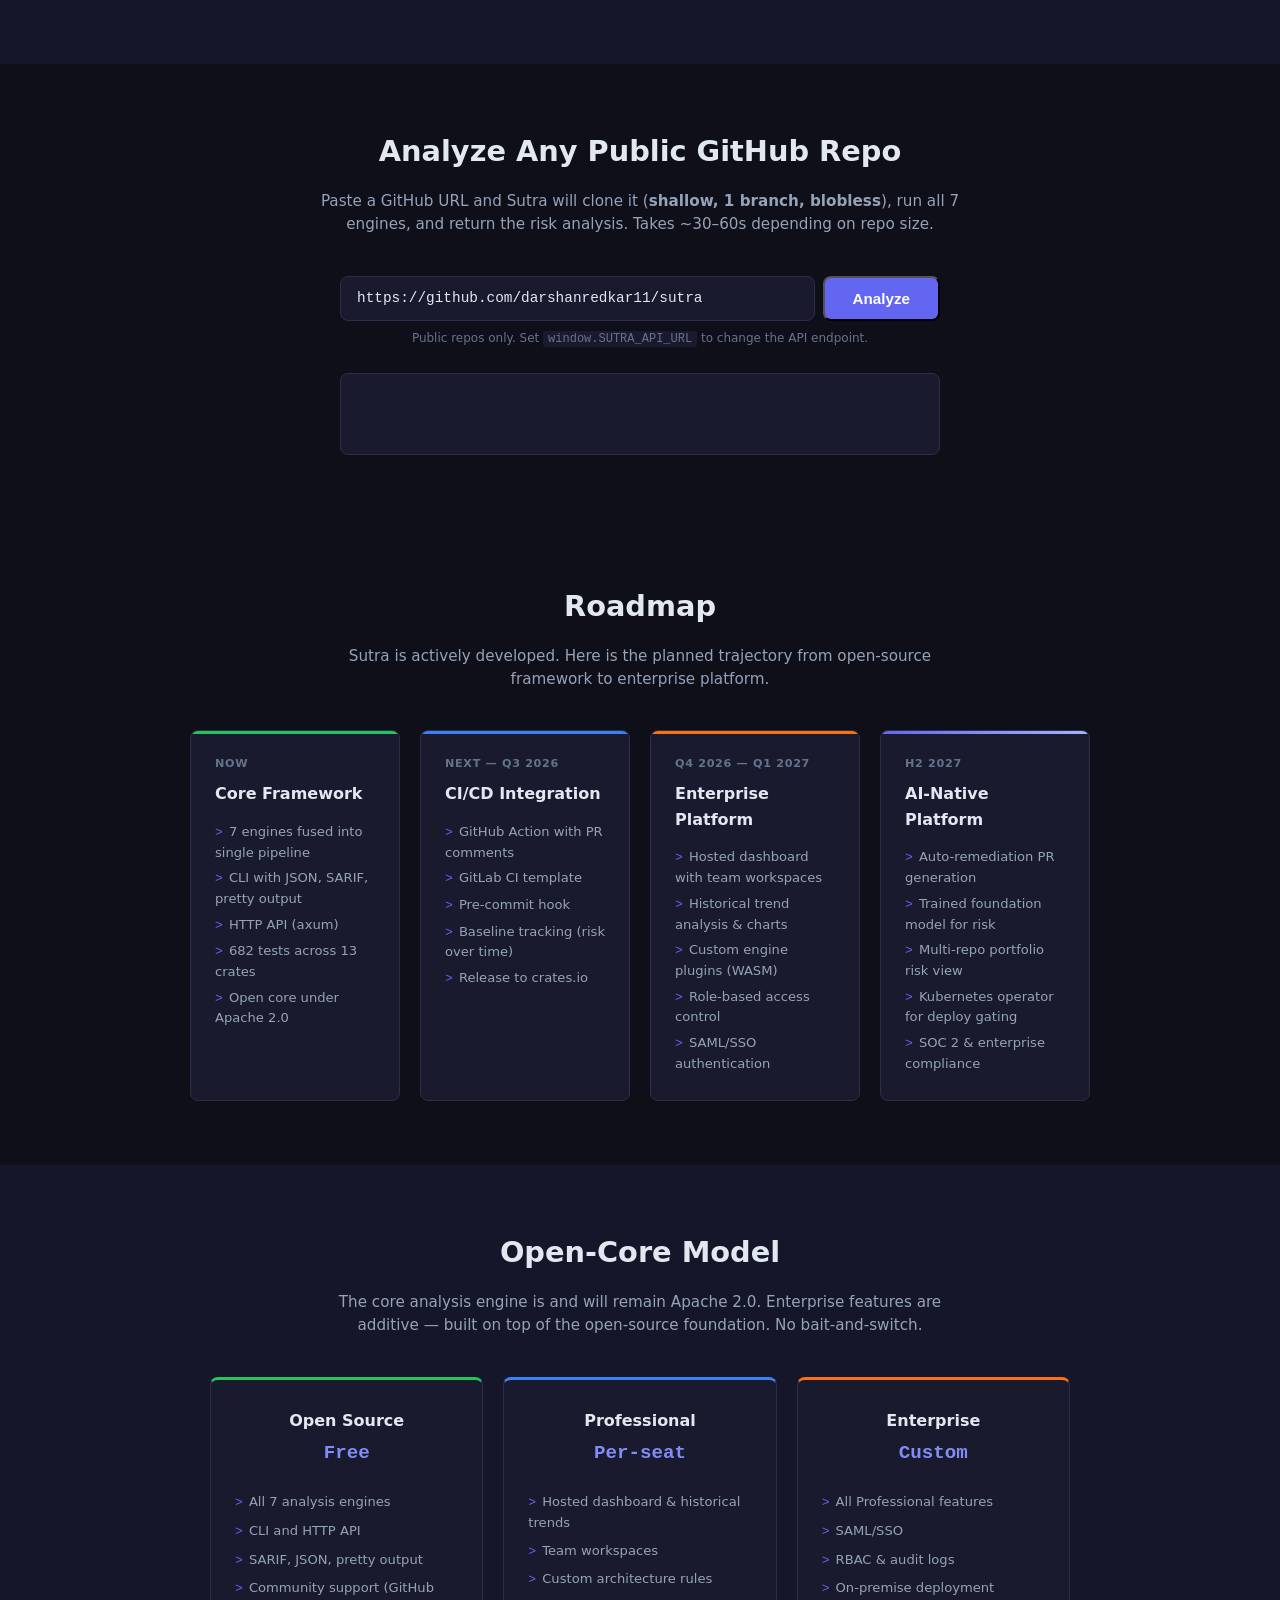
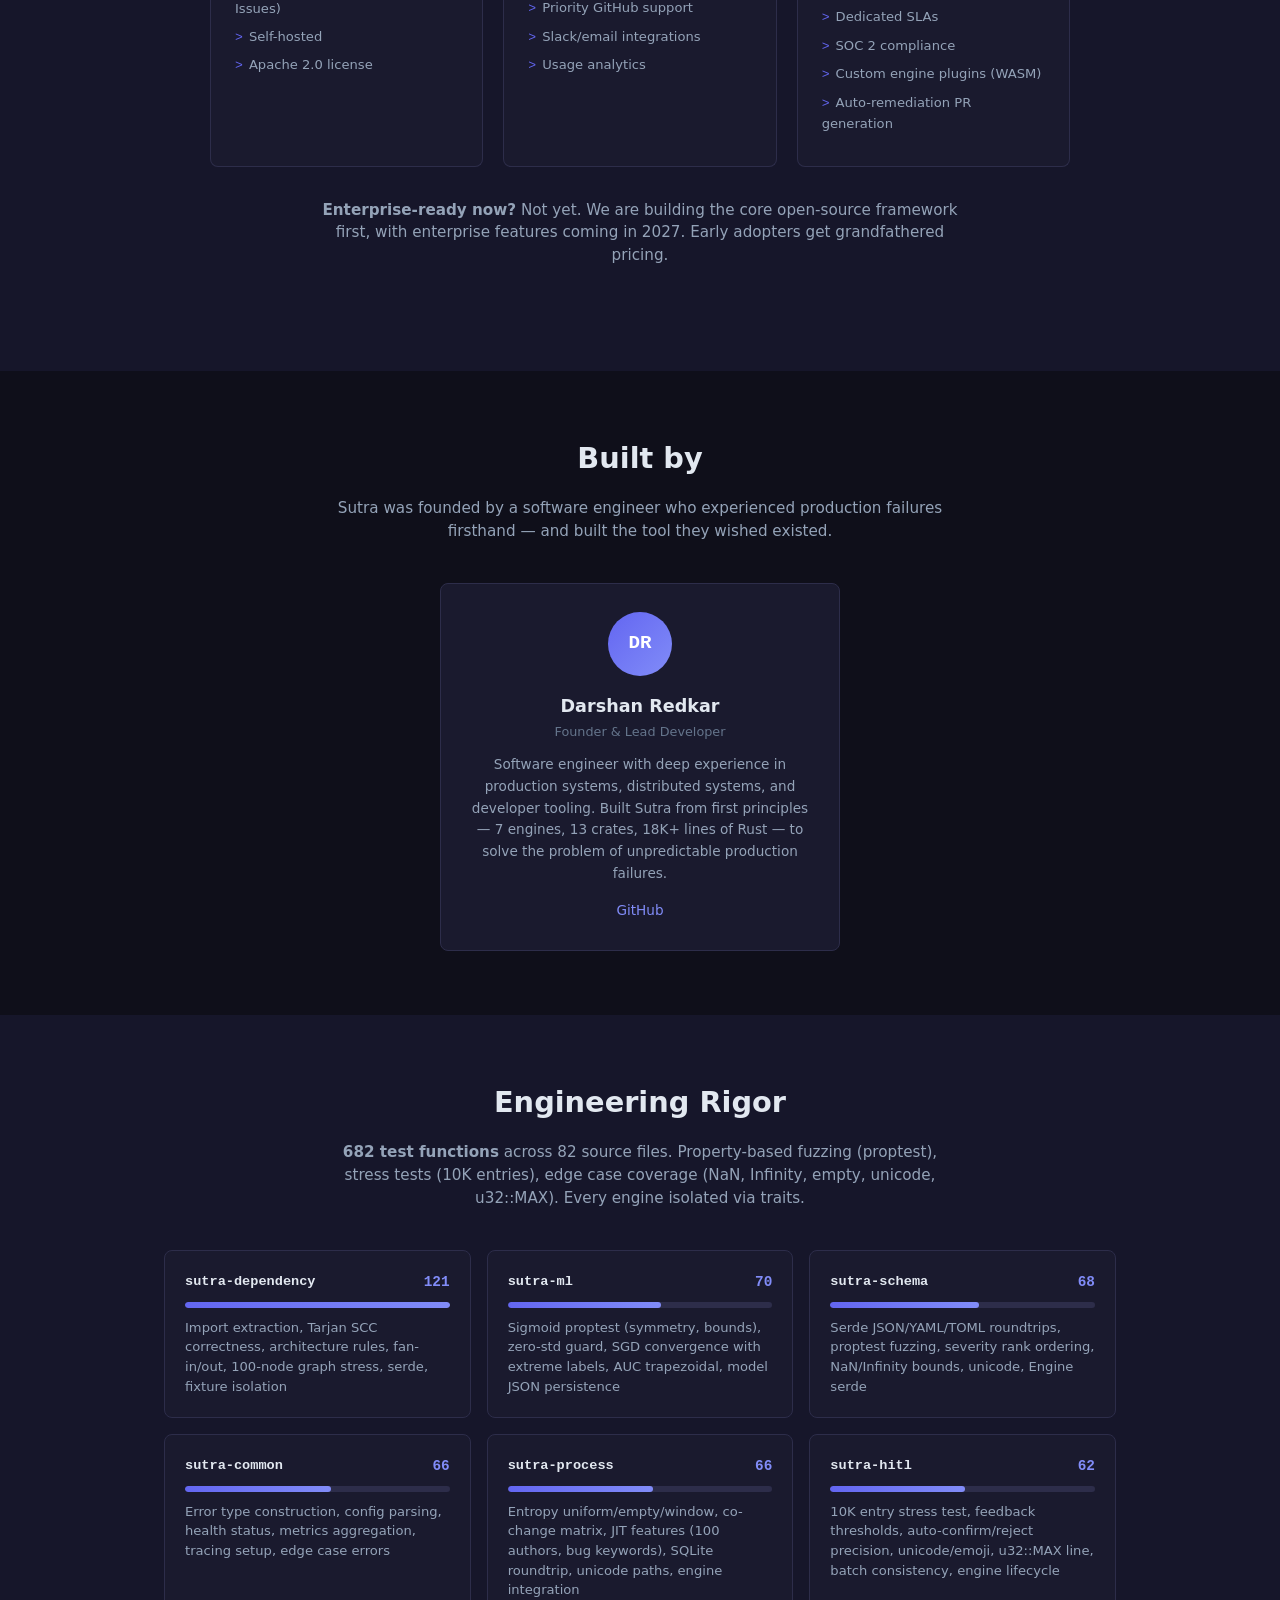
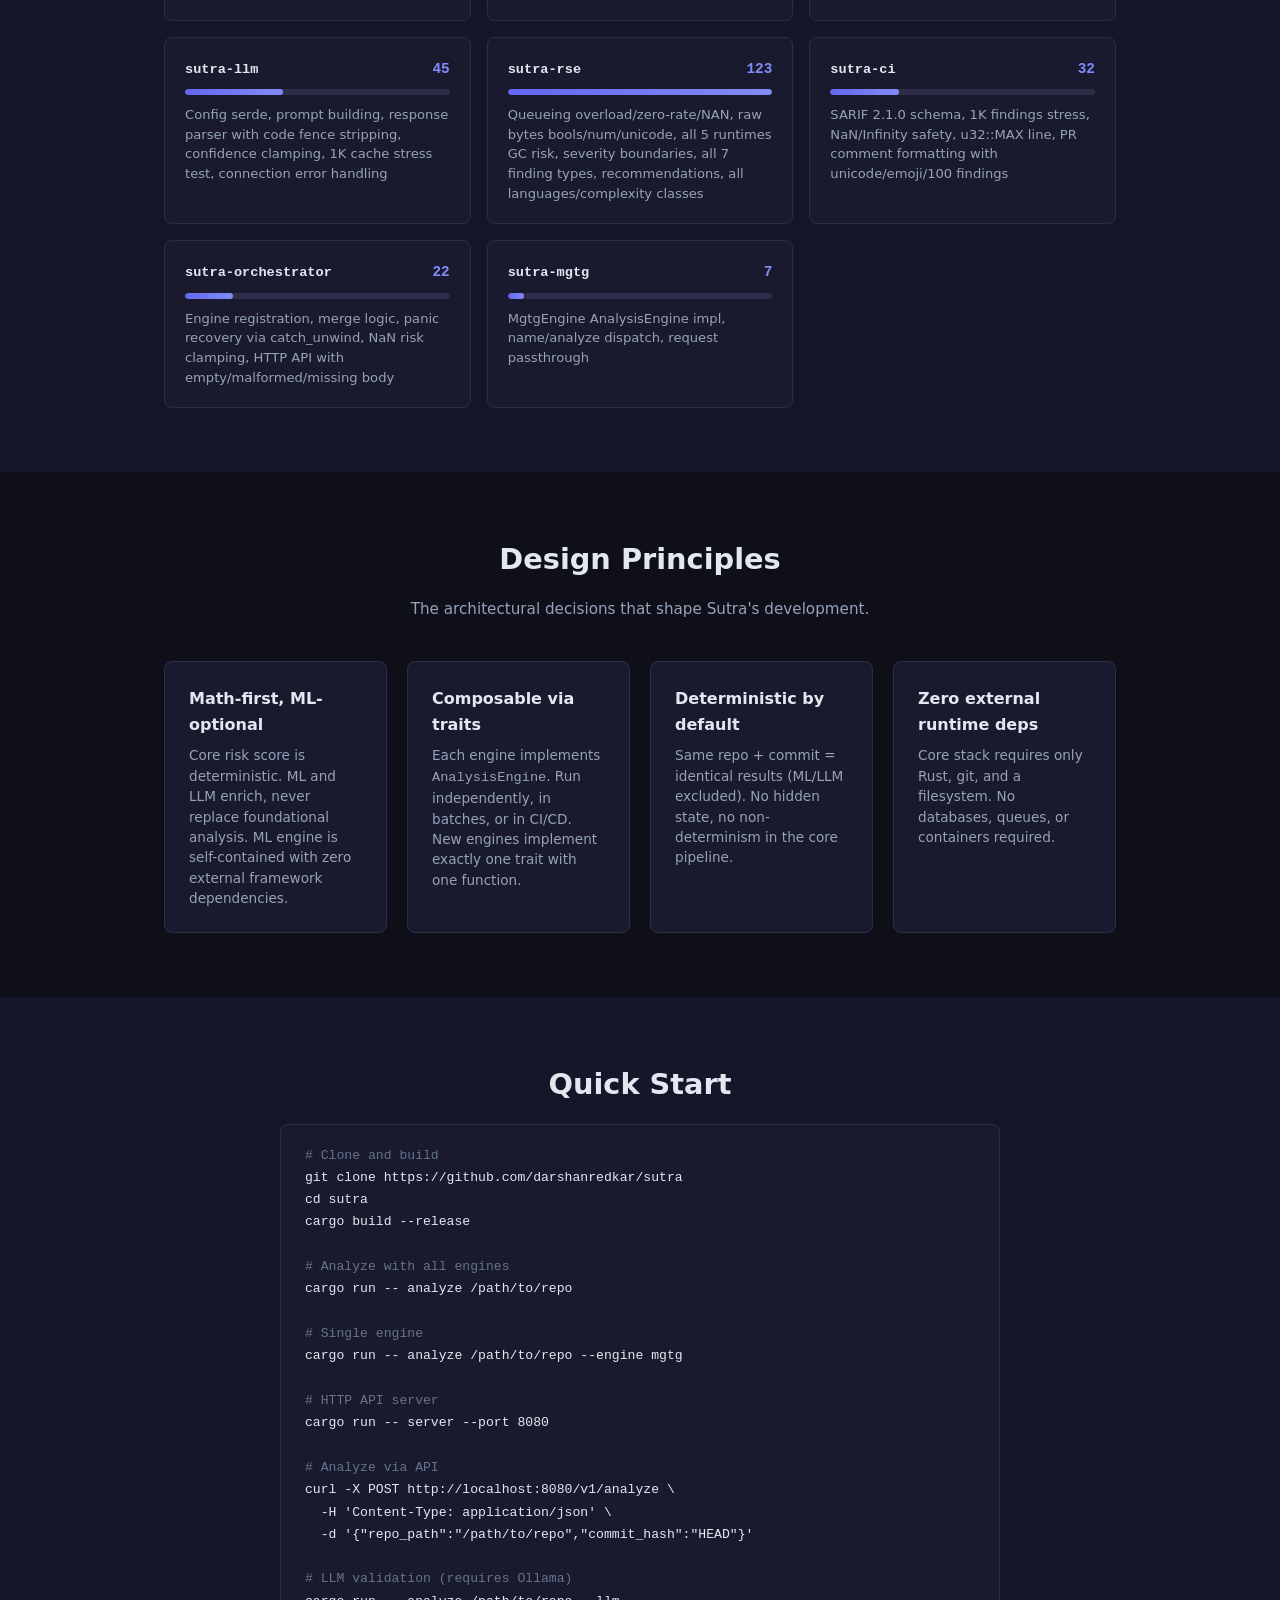
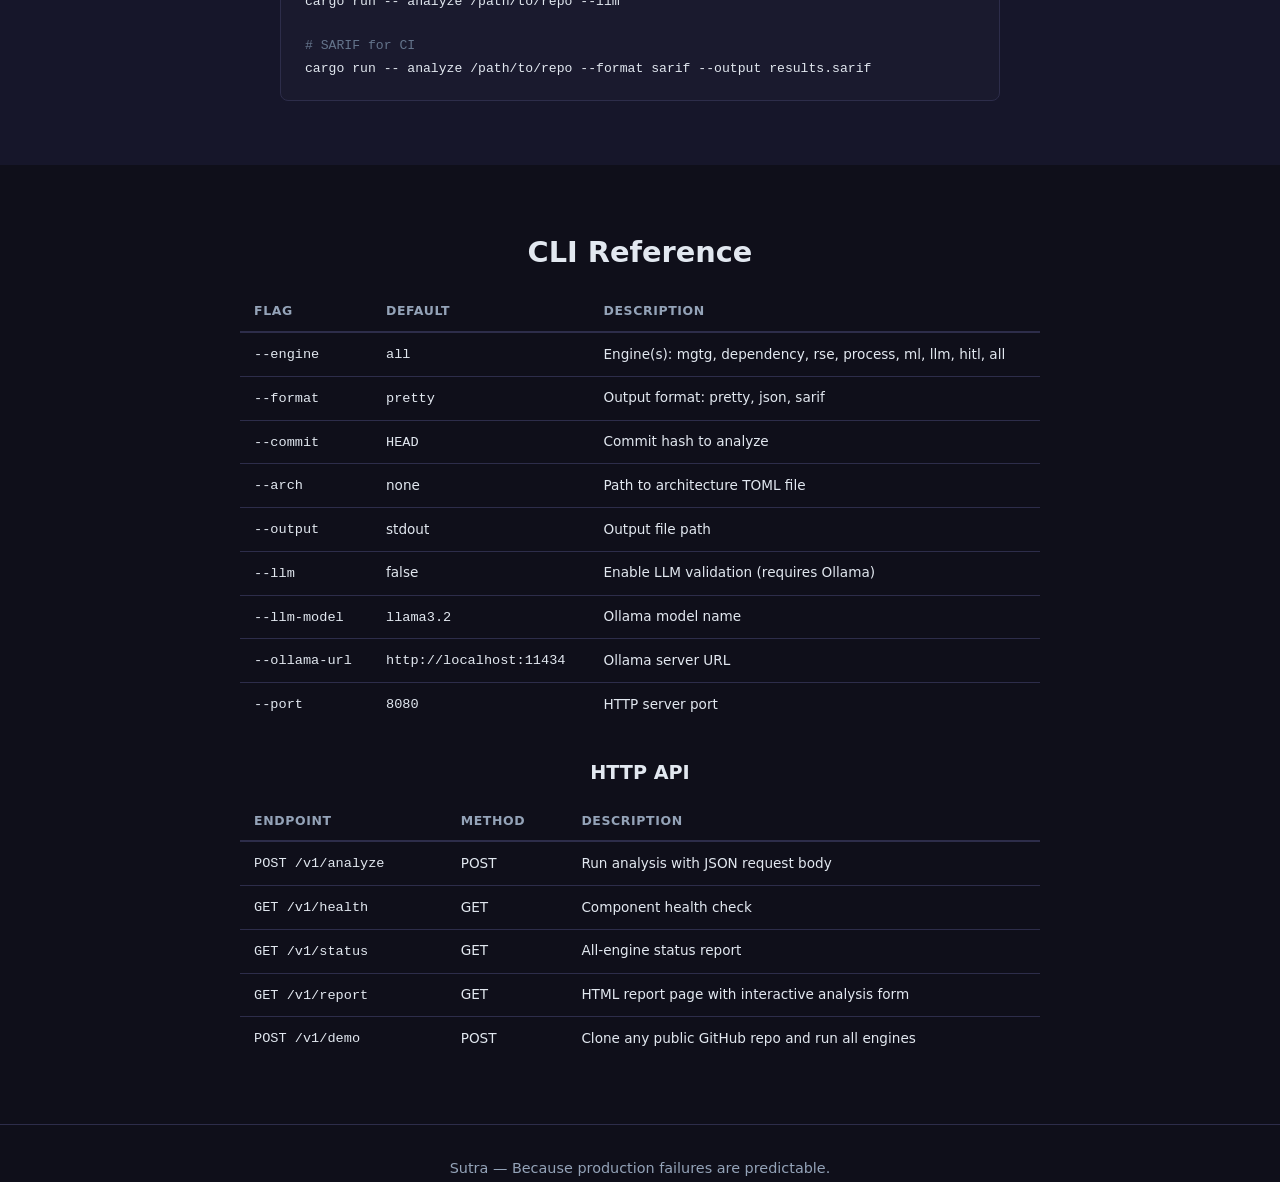
==== commit 9ae244cd: "Document repair engines in website and README Updated: - website/index.html: Added comprehensive rep" ====
--- a/website/index.html
+++ b/website/index.html
@@ -462,7 +462,7 @@
 <div class="engine-deep-section">
 <h4>Merge Semantics</h4>
 <ul>
-<li><strong>Risk</strong>: <code>total_risk = max(engine.risk)</code></li>
+<li><strong>Risk</strong>: <code>total_risk = weighted_avg(engine.risk)</code></li>
 <li><strong>Findings</strong>: union across engines, deduped by ID</li>
 <li><strong>Metrics</strong>: per-field <code>max()</code></li>
 <li><strong>Failures</strong>: engine errors produce <code>ORCH-{ENGINE}-ERR</code> findings</li>
@@ -471,6 +471,112 @@
 <div class="engine-deep-section">
 <h4>Output</h4>
 <p>Unified <code>AnalysisResult</code>, SARIF 2.1.0 JSON, markdown PR comments with emoji severity badges.</p>
+</div>
+</div>
+</div>
+
+<h3 style="margin-top: 72px; text-align: center; font-weight: 600; color: #1f2937;">Repair Engines (Actionable Specifications)</h3>
+<p style="text-align: center; color: #6b7280; margin-bottom: 48px;">
+Sutra doesn't just find problems — it proposes structured solutions with quantified impact.
+These 5 engines generate detailed repair specifications for human and AI reasoning.
+</p>
+
+<div class="engine-deep" id="engine-refactoring">
+<div class="engine-deep-header">
+<div class="engine-deep-icon ref"></div>
+<div>
+<h3>refactoring — Code Restructuring Engine <span class="crate-badge">sutra-repair-refactoring</span></h3>
+<p class="engine-deep-why"><strong>Why:</strong> High complexity classes and tight coupling between methods are the root cause of defects. Refactoring proposes concrete class/method extraction with quantified complexity reduction and effort estimates.</p>
+</div>
+</div>
+<div class="engine-deep-body">
+<div class="engine-deep-section">
+<h4>Detects</h4>
+<p>Cyclomatic complexity &gt; 15 per method, classes &gt; 300 LOC, method coupling &gt; 0.7, code duplication &gt; 20%, nesting depth &gt; 5.</p>
+</div>
+<div class="engine-deep-section">
+<h4>Output</h4>
+<p><code>RefactoringSpec</code> with: current_state (complexity metrics), proposed_state (after refactor), impact (% reduction), effort (hours + risk), ROI (incident prevention value), validation strategy.</p>
+</div>
+</div>
+</div>
+
+<div class="engine-deep" id="engine-coupling">
+<div class="engine-deep-header">
+<div class="engine-deep-icon coup"></div>
+<div>
+<h3>coupling — Architecture Decoupling Engine <span class="crate-badge">sutra-repair-coupling</span></h3>
+<p class="engine-deep-why"><strong>Why:</strong> Tight module coupling causes sequential bottlenecks and cascading failures. This engine analyzes co-change patterns and import graphs, then proposes decoupling strategies (async queues, event-driven, module boundaries) with throughput/latency impact.</p>
+</div>
+</div>
+<div class="engine-deep-body">
+<div class="engine-deep-section">
+<h4>Detects</h4>
+<p>Circular dependencies, high fan-in/fan-out hubs, co-change clusters (files that change together), sequential call chains, critical path bottlenecks.</p>
+</div>
+<div class="engine-deep-section">
+<h4>Output</h4>
+<p><code>CouplingSpec</code> with: current_architecture, proposed_architecture (async queue, event-driven, etc.), impact (RPS gain, latency reduction, coupling score before/after), migration plan, edge cases.</p>
+</div>
+</div>
+</div>
+
+<div class="engine-deep" id="engine-performance">
+<div class="engine-deep-header">
+<div class="engine-deep-icon perf"></div>
+<div>
+<h3>performance — Runtime Optimization Engine <span class="crate-badge">sutra-repair-performance</span></h3>
+<p class="engine-deep-why"><strong>Why:</strong> Latency bottlenecks and resource saturation are the #1 cause of production incidents. This engine profiles each code path, identifies I/O stalls and CPU hotspots, then proposes targeted optimizations (batching, caching, indexing, parallelization) with measured impact.</p>
+</div>
+</div>
+<div class="engine-deep-body">
+<div class="engine-deep-section">
+<h4>Detects</h4>
+<p>I/O latency &gt; 100ms, memory pressure, CPU hotspots, GC pauses, algorithmic inefficiencies, N+1 queries, missing database indexes.</p>
+</div>
+<div class="engine-deep-section">
+<h4>Output</h4>
+<p><code>PerformanceSpec</code> with: bottleneck (latency breakdown), root_cause, optimization_strategies (batch, cache, index, parallelize), impact (latency reduction %), effort (hours), confidence score, validation strategy.</p>
+</div>
+</div>
+</div>
+
+<div class="engine-deep" id="engine-testing">
+<div class="engine-deep-header">
+<div class="engine-deep-icon test"></div>
+<div>
+<h3>testing_gap — Test Coverage Planner <span class="crate-badge">sutra-repair-testing-gap</span></h3>
+<p class="engine-deep-why"><strong>Why:</strong> Untested edge cases and error paths are reliable sources of production surprises. This engine identifies untested branches and recommends specific test patterns (parametrized, integration, property-based) with coverage improvement estimates.</p>
+</div>
+</div>
+<div class="engine-deep-body">
+<div class="engine-deep-section">
+<h4>Detects</h4>
+<p>Branch coverage &lt; 70%, untested error paths, missing integration tests, uncovered edge cases (null, empty, timeout).</p>
+</div>
+<div class="engine-deep-section">
+<h4>Output</h4>
+<p><code>TestingGapSpec</code> with: coverage_before, coverage_after, test_patterns (parametrized, integration, property), effort (hours per pattern), ROI (incident prevention).</p>
+</div>
+</div>
+</div>
+
+<div class="engine-deep" id="engine-debt-roi">
+<div class="engine-deep-header">
+<div class="engine-deep-icon debt"></div>
+<div>
+<h3>debt_roi — Technical Debt Prioritizer <span class="crate-badge">sutra-repair-debt-roi</span></h3>
+<p class="engine-deep-why"><strong>Why:</strong> All 4 engines above propose fixes, but which should you prioritize? This engine ranks all findings by return on investment (effort cost vs incident prevention value), automagically answering "What should we fix first?"</p>
+</div>
+</div>
+<div class="engine-deep-body">
+<div class="engine-deep-section">
+<h4>Scoring</h4>
+<p>ROI (months) = effort_cost / (annual_incident_value + annual_maintenance_value + capacity_gain_value). Lower = higher priority. Instant decision matrix.</p>
+</div>
+<div class="engine-deep-section">
+<h4>Output</h4>
+<p><code>DebtRoiSpec</code> with: all debt items, per-item ROI calculations, ranked priority list, combined impact (total annual savings, total effort), expected payoff timeline.</p>
 </div>
 </div>
 </div>
